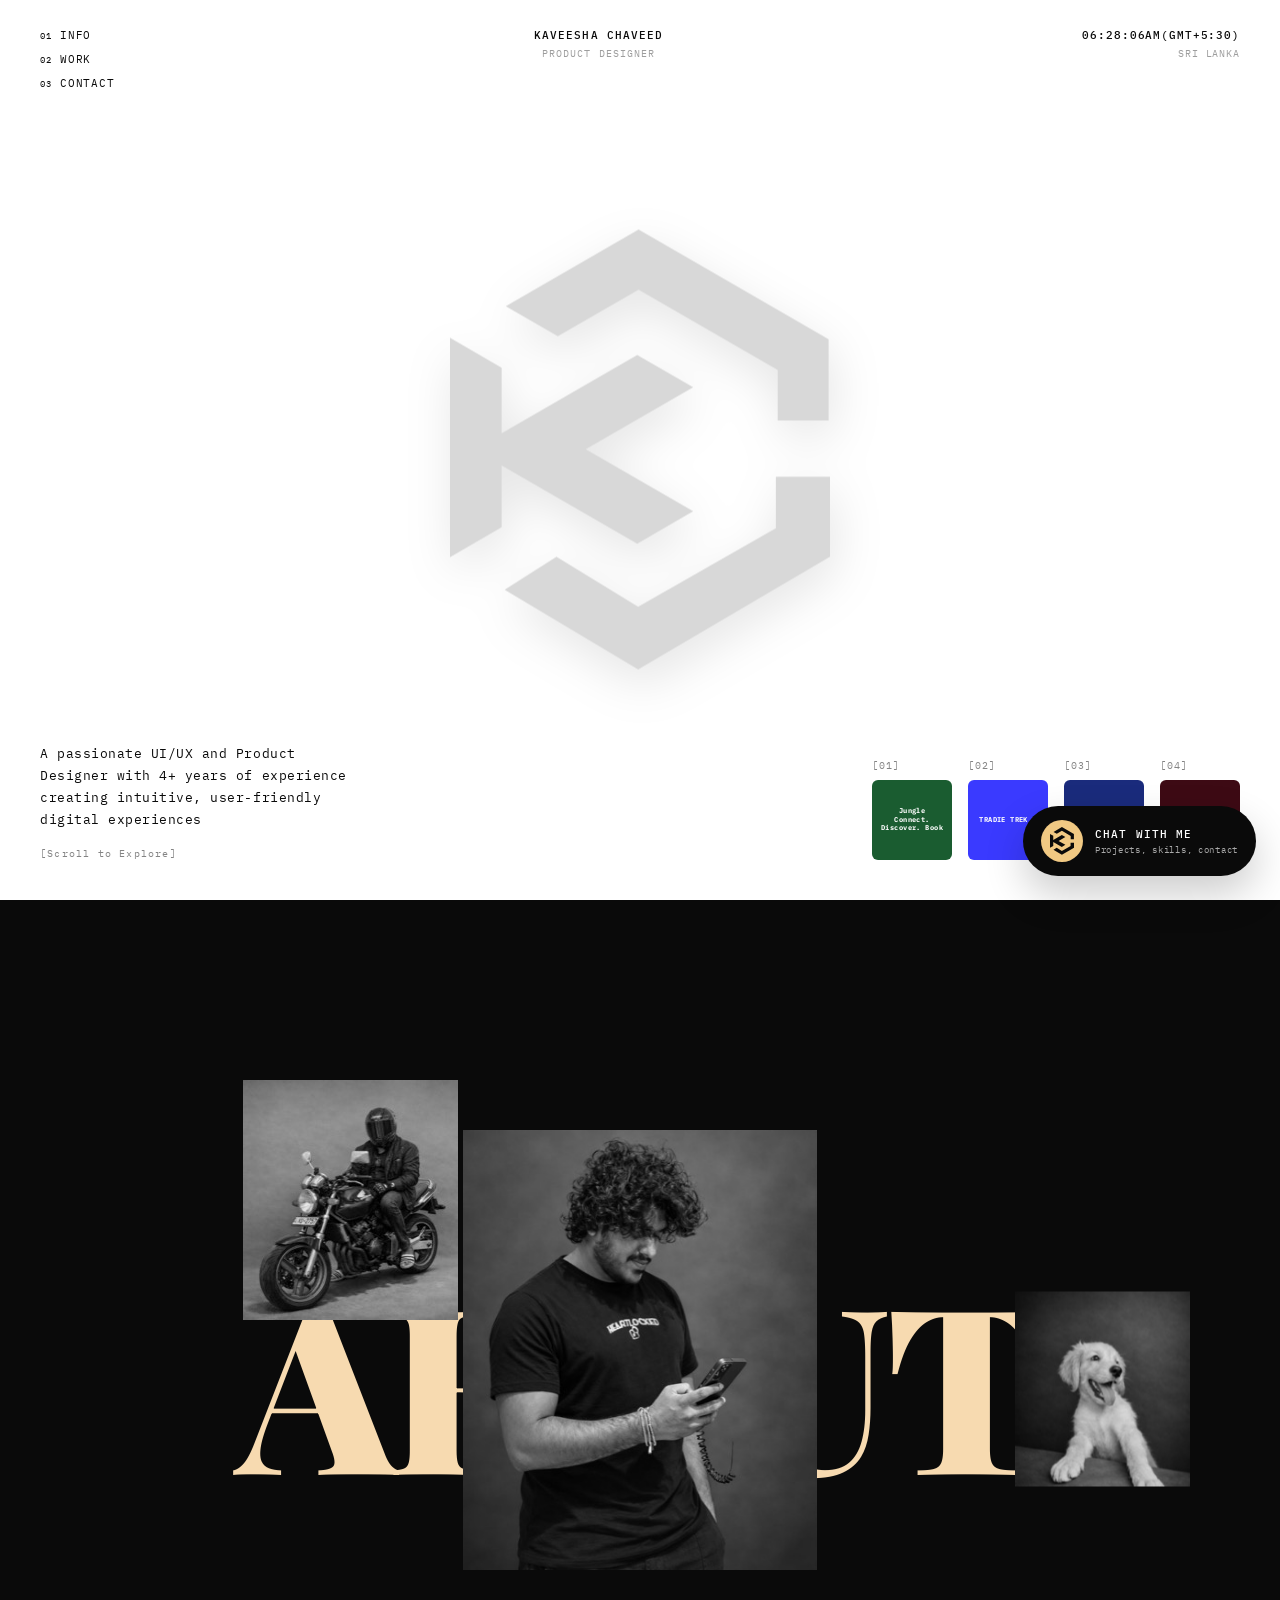
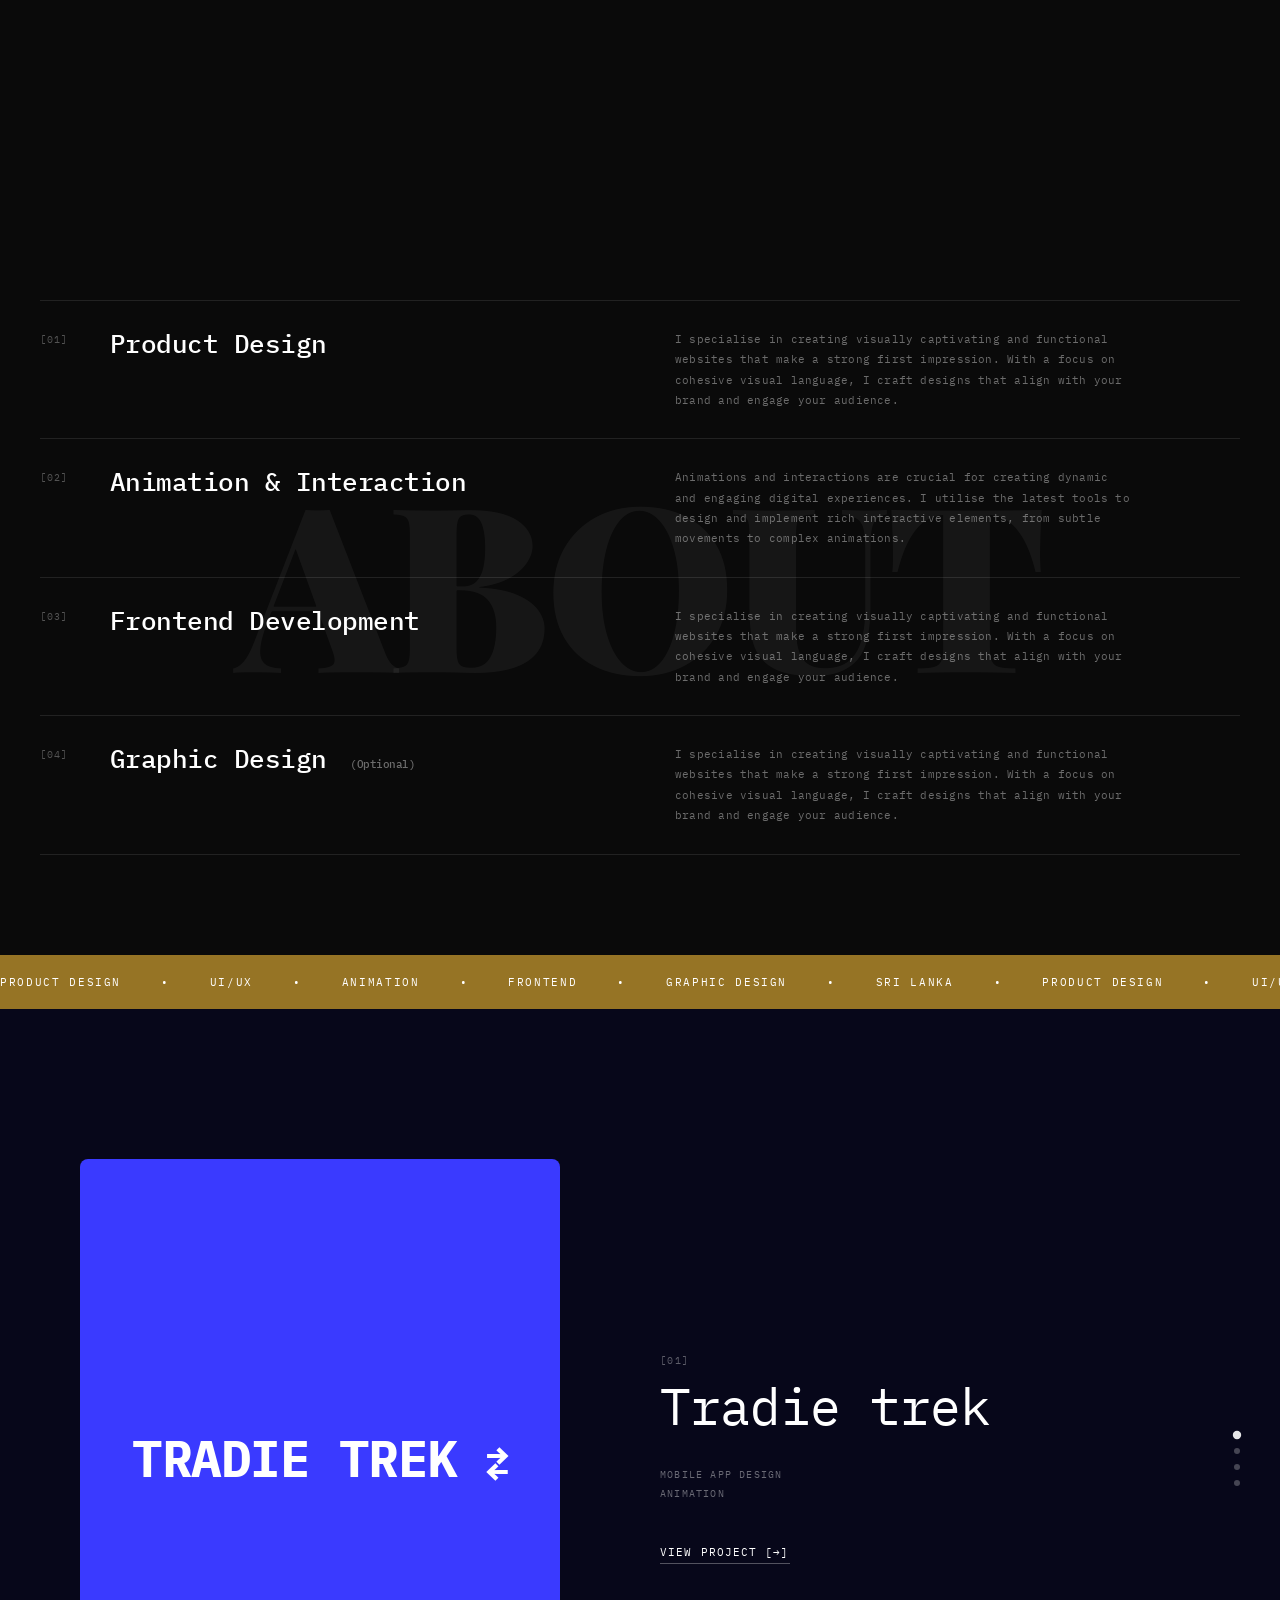
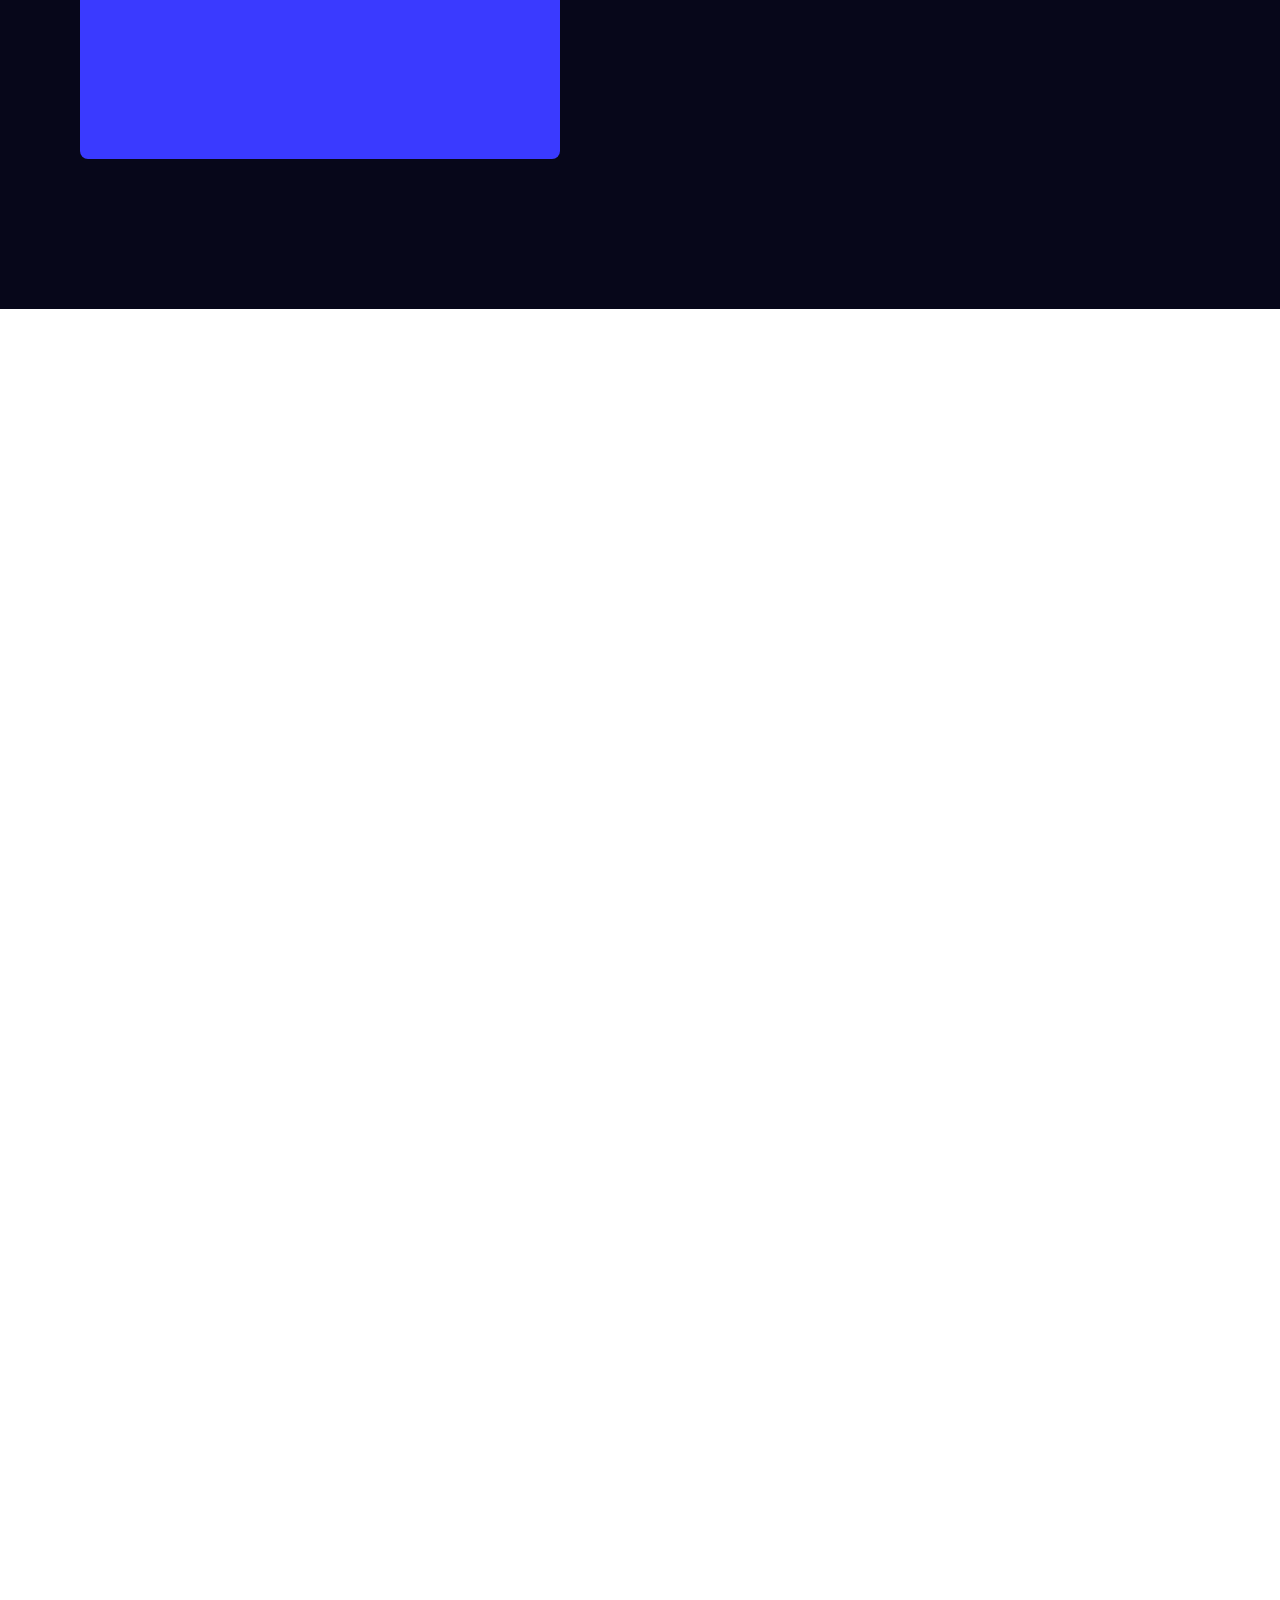
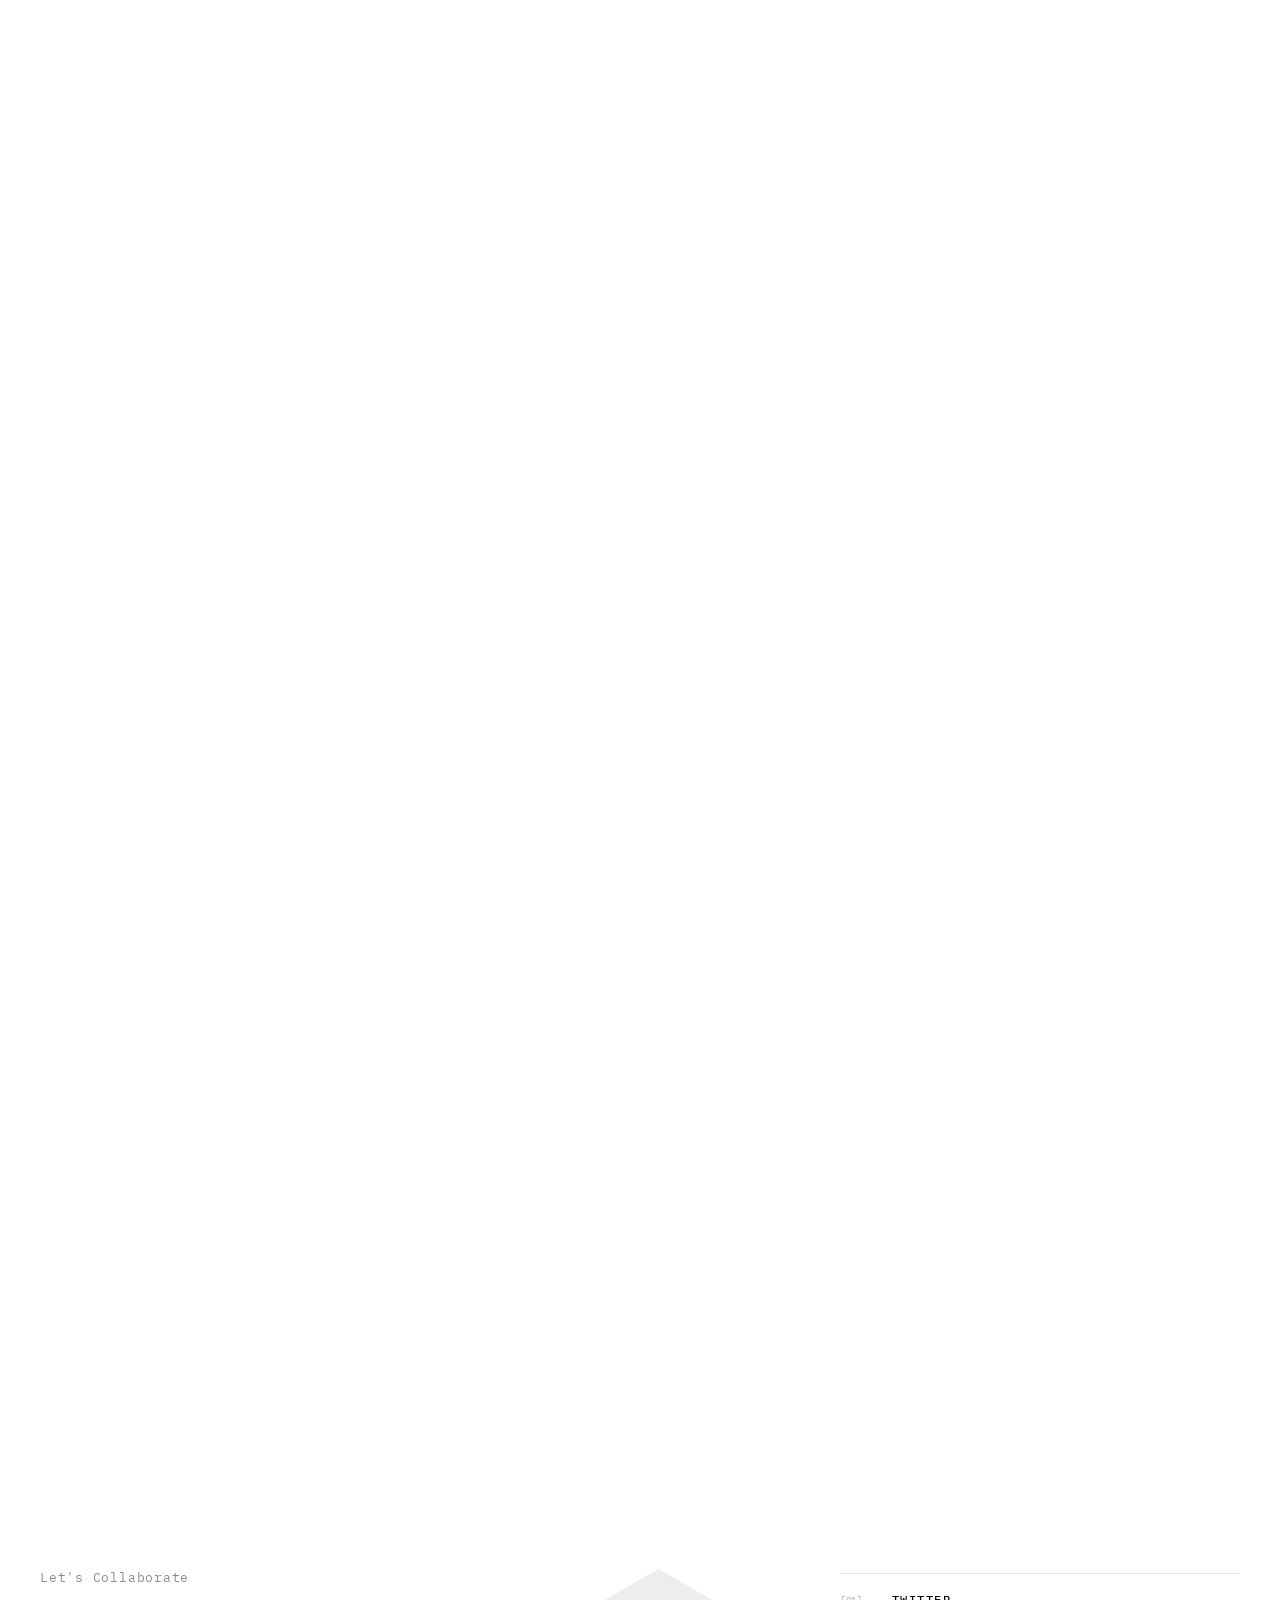
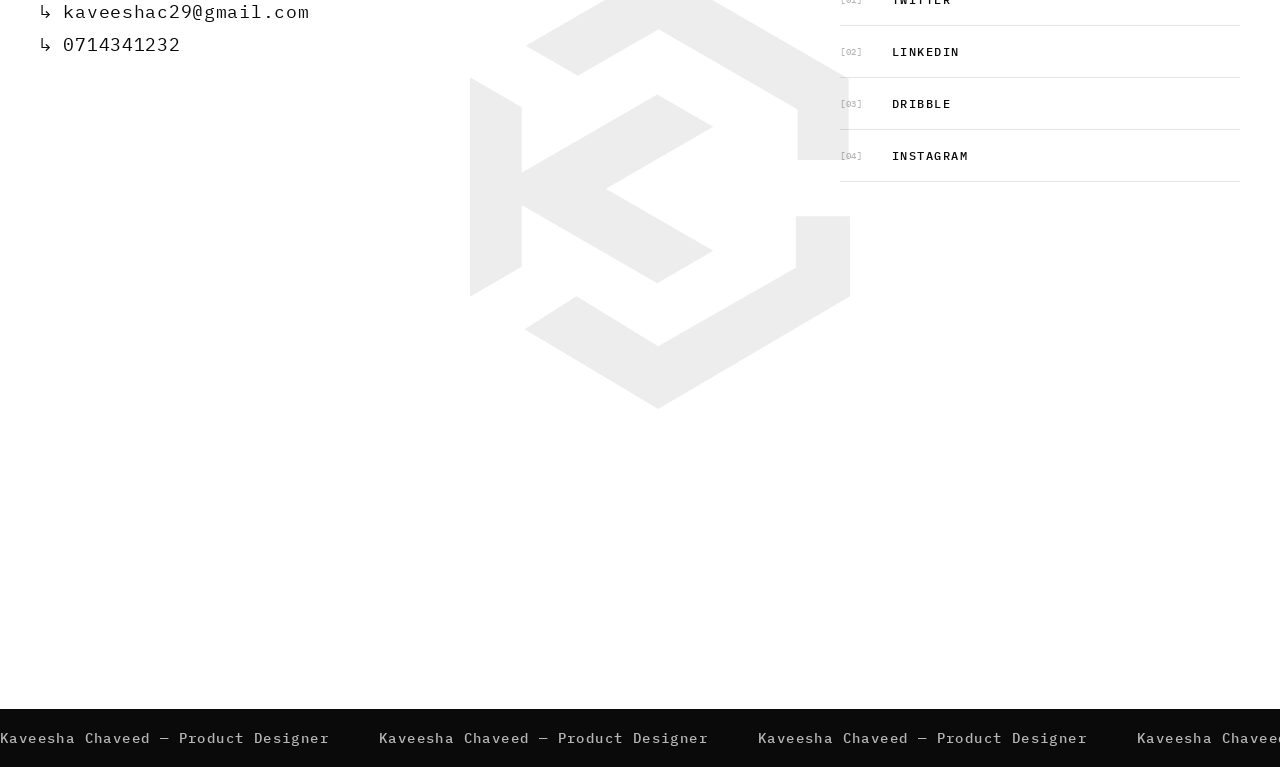
==== index.html @ 08a18149 "ss" ====
<!DOCTYPE html>
<html lang="en">
<head>
<link rel="icon" type="image/svg+xml" href="Images/faveicon-dark.svg" media="(prefers-color-scheme: light)">
<link rel="icon" type="image/svg+xml" href="Images/faveicon-light.svg" media="(prefers-color-scheme: dark)">
<link rel="icon" type="image/svg+xml" href="Images/faveicon-dark.svg">
<meta charset="UTF-8">
<meta name="viewport" content="width=device-width, initial-scale=1.0">
<title>Kaveesha Chaveed — Product Designer</title>
<link rel="preconnect" href="https://fonts.googleapis.com">
<link rel="preconnect" href="https://fonts.gstatic.com" crossorigin>
<link href="https://fonts.googleapis.com/css2?family=Space+Mono:ital,wght@0,400;0,700;1,400&family=Playfair+Display:ital,wght@0,700;0,900;1,700&family=DM+Serif+Display:ital@0;1&family=IBM+Plex+Mono:wght@300;400;500&display=swap" rel="stylesheet">
<style>
  *, *::before, *::after { margin: 0; padding: 0; box-sizing: border-box; }

  :root {
    --black: #0a0a0a;
    --dark: #111111;
    --dark-navy: #0d1117;
    --cream: #f0ead6;
    --gold: #967425;
    --white: #ffffff;
    --grey: #888880;
    --mono: 'IBM Plex Mono', monospace;
    --serif: 'DM Serif Display', serif;
    --playfair: 'Playfair Display', serif;
  }

  html { scroll-behavior: smooth; }

  body {
    font-family: var(--mono);
    background: var(--white);
    color: var(--black);
    overflow-x: hidden;
  }

  /* NAV */
  nav {
    position: fixed;
    top: 0; left: 0;
    width: 100%;
    padding: 28px 40px;
    display: flex;
    align-items: flex-start;
    justify-content: space-between;
    z-index: 100;
    mix-blend-mode: normal;
  }

  .nav-links {
    display: flex;
    flex-direction: column;
    gap: 10px;
  }

  .nav-left {
    display: flex;
    flex-direction: column;
    gap: 10px;
  }

  .nav-link {
    font-family: var(--mono);
    font-size: 11px;
    letter-spacing: 0.08em;
    text-decoration: none;
    color: inherit;
    display: flex;
    align-items: center;
    gap: 8px;
    transition: opacity 0.3s, color 0.3s;
    position: relative;
  }

  .nav-link:hover { 
    color: var(--gold);
  }

  .nav-num {
    font-size: 9px;
    opacity: 0.5;
    transition: opacity 0.3s, color 0.3s;
  }

  .nav-link:hover .nav-num,
  .nav-link.active .nav-num {
    opacity: 1;
  }

  .nav-link.active {
    color: inherit;
  }

  .nav-pill {
    display: inline-flex;
    align-items: center;
    justify-content: center;
    background: var(--gold);
    color: #fff;
    border-radius: 20px;
    padding: 4px 10px 4px 6px;
    font-size: 9px;
    letter-spacing: 0.08em;
    gap: 6px;
    transition: all 0.3s;
  }

  .nav-center {
    text-align: center;
    font-size: 11px;
    letter-spacing: 0.1em;
  }

  .nav-name {
    font-weight: 500;
    display: block;
    margin-bottom: 4px;
  }

  .nav-title {
    opacity: 0.4;
    font-size: 10px;
  }

  .nav-right {
    text-align: right;
    font-size: 11px;
    letter-spacing: 0.08em;
  }

  .nav-toggle {
    display: none;
    width: 44px;
    height: 44px;
    border: 0;
    background: transparent;
    color: inherit;
    padding: 0;
    align-items: center;
    justify-content: center;
  }

  .nav-toggle-lines {
    width: 22px;
    height: 14px;
    display: flex;
    flex-direction: column;
    justify-content: space-between;
  }

  .nav-toggle-lines span {
    display: block;
    height: 1.5px;
    background: currentColor;
    transform-origin: center;
    transition: transform 0.25s ease, opacity 0.25s ease;
  }

  nav.mobile-menu-open .nav-toggle-lines span:nth-child(1) {
    transform: translateY(6px) rotate(45deg);
  }

  nav.mobile-menu-open .nav-toggle-lines span:nth-child(2) {
    opacity: 0;
  }

  nav.mobile-menu-open .nav-toggle-lines span:nth-child(3) {
    transform: translateY(-6px) rotate(-45deg);
  }

  .nav-time {
    display: block;
    font-weight: 500;
    margin-bottom: 4px;
  }

  .nav-loc {
    opacity: 0.4;
    font-size: 10px;
  }

  /* ===== HERO SECTION ===== */
  #hero {
    height: 100vh;
    background: var(--white);
    position: relative;
    overflow: hidden;
  }

  .hero-logo-wrap {
    position: absolute;
    top: 50%;
    left: 50%;
    width: 380px;
    height: 441px;
    opacity: 0;
    transform: translate(-50%, -50%) scale(0.9);
    animation: heroLogoIn 1.4s cubic-bezier(0.23, 1, 0.32, 1) 0.3s forwards;
    perspective: 800px;
  }

  @keyframes heroLogoIn {
    to {
      opacity: 1;
      transform: translate(-50%, -50%) scale(1);
    }
  }

  @keyframes fadeInLogo {
    to { opacity: 1; }
  }

  /* 3D rotation stage */
  .logo-3d-stage {
    width: 100%;
    height: 100%;
    transform-style: preserve-3d;
    animation: logo3dSpin 16s linear infinite;
  }

  @keyframes logo3dSpin {
    0%   { transform: rotateY(0deg)   rotateX(10deg); }
    25%  { transform: rotateY(90deg)  rotateX(3deg);  }
    50%  { transform: rotateY(180deg) rotateX(10deg); }
    75%  { transform: rotateY(270deg) rotateX(3deg);  }
    100% { transform: rotateY(360deg) rotateX(10deg); }
  }

  .hero-logo svg {
    width: 100%;
    height: auto;
  }

  /* Hero bottom row: pinned to bottom of section, same 40px side padding as nav */
  .hero-bottom {
    position: absolute;
    bottom: 40px;
    left: 40px;
    right: 40px;
    display: flex;
    align-items: flex-end;
    justify-content: space-between;
    opacity: 0;
    animation: fadeUp 1s ease 0.8s forwards;
  }

  @keyframes fadeUp {
    from { opacity: 0; transform: translateY(20px); }
    to { opacity: 1; transform: translateY(0); }
  }

  .hero-tagline {
    font-family: var(--mono);
    font-size: 13px;
    line-height: 1.7;
    letter-spacing: 0.04em;
    max-width: 380px;
  }

  .hero-scroll {
    font-size: 10px;
    letter-spacing: 0.12em;
    opacity: 0.5;
    margin-top: 16px;
  }

  .hero-projects {
    display: flex;
    gap: 16px;
    align-items: flex-end;
  }

  .hero-proj-item {
    display: flex;
    flex-direction: column;
    gap: 8px;
    align-items: center;
  }

  .hero-proj-num {
    font-size: 10px;
    letter-spacing: 0.1em;
    opacity: 0.5;
    align-self: flex-start;
  }

  .hero-proj-thumb {
    width: 80px;
    height: 80px;
    border-radius: 6px;
    overflow: hidden;
    transition: transform 0.4s ease;
  }

  .hero-proj-thumb:hover { transform: scale(1.05); }

  .proj-tradie { background: #3a3aff; display: flex; align-items: center; justify-content: center; }
  .proj-jungle { background: #1a5c30; display: flex; align-items: center; justify-content: center; }
  .proj-ewura { background: #1a2b7c; display: flex; align-items: center; justify-content: center; }
  .proj-playmade { background: #3d0a14; display: flex; align-items: center; justify-content: center; }

  .thumb-label {
    font-family: var(--mono);
    font-size: 7px;
    letter-spacing: 0.06em;
    color: #fff;
    text-align: center;
    padding: 4px;
    font-weight: 700;
    line-height: 1.2;
  }

  /* ===== INFO SECTION — one black block ===== */
  #info {
    background: var(--black);
    position: relative;
  }

  /* About panel padding to push content down from nav */
  .about-panel {
    position: sticky;
    top: 0;
    height: 100vh;
    display: flex;
    align-items: center;
    justify-content: center;
    overflow: hidden;
    z-index: 1;
  }

  .about-title-wrap {
    position: relative;
    width: 100%;
    display: flex;
    align-items: center;
    justify-content: center;
    will-change: opacity;
    padding-top: 60px;
  }

  .about-title {
    font-family: var(--playfair);
    font-size: clamp(120px, 18vw, 260px);
    font-weight: 900;
    color: #F7DAB0;
    letter-spacing: -0.02em;
    line-height: 0.85;
    user-select: none;
    position: relative;
    z-index: 1;
  }

  .about-photos {
    position: absolute;
    inset: 0;
    pointer-events: none;
    z-index: 2;
  }

  .about-photo {
    position: absolute;
    overflow: hidden;
    filter: grayscale(100%);
    will-change: transform;
  }

  /* Moto — top-left, above the AB letters, bottom edge at text midline */
  .about-photo-1 {
    width: 215px;
    height: 240px;
    top: 50%;
    left: 19%;
    transform: translateY(-100%);  /* bottom of image sits at 50% (text center) */
    margin-top: -38px;             /* nudge up slightly above text */
  }

  /* Portrait — center, straddles the full ABOUT text */
  .about-photo-2 {
    width: 354px;
    height: 440px;
    top: 50%;
    left: 50%;
    transform: translate(-50%, -50%);
  }

  /* Dog — right side, top at text midline, extends downward */
  .about-photo-3 {
    width: 175px;
    height: 195px;
    top: 50%;
    right: 7%;
    transform: translateY(-30%);  /* mostly below the text center line */
  }

  .about-photo img {
    width: 100%; height: 100%;
    object-fit: cover;
    object-position: center top;
    display: block;
  }

  /* Skills panel — NO solid bg override, same black from #info shows through */
  .skills-panel {
    position: relative;
    z-index: 2;
    background: transparent;
    padding: 100px 40px 100px;
  }

  /* Ghost ABOUT watermark behind skills list */
  .skills-bg-text {
    position: absolute;
    top: 50%;
    left: 50%;
    transform: translate(-50%, -50%);
    font-family: var(--playfair);
    font-size: clamp(100px, 18vw, 260px);
    font-weight: 900;
    color: rgba(255,255,255,0.05);
    pointer-events: none;
    white-space: nowrap;
    letter-spacing: -0.02em;
    user-select: none;
  }

  .skills-list { position: relative; z-index: 1; }

  .skill-item {
    display: grid;
    grid-template-columns: 70px 1fr 1fr;
    align-items: start;
    padding: 28px 0;
    border-top: 1px solid rgba(255,255,255,0.1);
    opacity: 0;
    transform: translateY(16px);
    transition: opacity 0.5s ease, transform 0.5s ease;
  }
  .skill-item:last-child { border-bottom: 1px solid rgba(255,255,255,0.1); }
  .skill-item.visible { opacity: 1; transform: translateY(0); }
  .skill-item:nth-child(1) { transition-delay: 0s; }
  .skill-item:nth-child(2) { transition-delay: 0.08s; }
  .skill-item:nth-child(3) { transition-delay: 0.16s; }
  .skill-item:nth-child(4) { transition-delay: 0.24s; }

  .skill-num {
    font-family: var(--mono);
    font-size: 10px;
    letter-spacing: 0.1em;
    color: rgba(255,255,255,0.3);
    padding-top: 4px;
  }

  /* Skill title */
  .skill-title {
    font-family: var(--mono);
    font-size: clamp(18px, 2vw, 26px);
    font-weight: 500;
    font-style: normal;
    color: var(--white);
    letter-spacing: -0.02em;
    line-height: 1.2;
  }

  .skill-title .optional {
    font-family: var(--mono);
    font-size: 11px;
    font-style: normal;
    font-weight: 500;
    opacity: 0.4;
    margin-left: 8px;
  }

  .skill-desc {
    font-family: var(--mono);
    font-size: 11px;
    line-height: 1.85;
    color: rgba(255,255,255,0.4);
    letter-spacing: 0.02em;
    max-width: 460px;
  }

  /* ===== WORK SECTION — fixed viewport, scroll-driven ===== */
  #work {
    position: relative;
  }

  /* Scroll track: 4 panels worth of scroll height */
  .work-scroll-track {
    height: 400vh;
    position: relative;
  }

  /* Sticky container that stays fixed during the scroll track */
  .work-sticky {
    position: sticky;
    top: 0;
    height: 100vh;
    overflow: hidden;
  }

  /* Full-screen background that transitions between project colors */
  .work-bg {
    position: absolute;
    inset: 0;
    transition: background-color 0.7s cubic-bezier(0.4, 0, 0.2, 1);
    background-color: #0a0a14;
  }

  /* Inner layout */
  .work-layout {
    position: relative;
    height: 100%;
    display: grid;
    grid-template-columns: 1fr 1fr;
    align-items: center;
    padding: 0 60px 0 40px;
    gap: 60px;
    z-index: 2;
  }

  /* Left: image card */
  .work-card-wrap {
    display: flex;
    align-items: center;
    justify-content: center;
    height: 100%;
    position: relative;
  }

  .work-card-wrap.is-mobile-link {
    cursor: pointer;
  }

  .work-card {
    width: 100%;
    max-width: 480px;
    aspect-ratio: 4/5;
    border-radius: 8px;
    overflow: hidden;
    position: relative;
  }

  /* Each project slide inside the card */
  .work-card-slide {
    position: absolute;
    inset: 0;
    display: flex;
    align-items: center;
    justify-content: center;
    opacity: 0;
    transform: translateY(30px);
    transition: opacity 0.6s cubic-bezier(0.4, 0, 0.2, 1),
                transform 0.6s cubic-bezier(0.4, 0, 0.2, 1);
    pointer-events: none;
  }

  .work-card-slide.active {
    opacity: 1;
    transform: translateY(0);
    pointer-events: auto;
  }

  .work-card-slide.exit {
    opacity: 0;
    transform: translateY(-30px);
  }

  .work-card-slide.tradie  { background: #3a3aff; }
  .work-card-slide.jungle  { background: #1a5c30; }
  .work-card-slide.ewura   { background: #1a2b7c; }
  .work-card-slide.playmade{ background: #3d0a14; }

  /* Right: project info */
  .work-info-panel {
    position: relative;
    color: var(--white);
  }

  .work-info-slide {
    position: absolute;
    top: 50%;
    transform: translateY(calc(-50% + 20px));
    opacity: 0;
    transition: opacity 0.5s ease, transform 0.5s ease;
    pointer-events: none;
    width: 100%;
  }

  .work-info-slide.active {
    opacity: 1;
    transform: translateY(-50%);
    pointer-events: auto;
  }

  .work-info-slide.exit {
    opacity: 0;
    transform: translateY(calc(-50% - 20px));
  }

  .work-proj-num {
    font-family: var(--mono);
    font-size: 10px;
    letter-spacing: 0.14em;
    color: rgba(255,255,255,0.35);
    margin-bottom: 14px;
  }

  .work-proj-title {
    font-family: var(--mono);
    font-size: clamp(28px, 4vw, 52px);
    font-weight: 400;
    color: var(--white);
    letter-spacing: -0.02em;
    margin-bottom: 36px;
    line-height: 1;
  }

  .work-tags {
    display: flex;
    flex-direction: column;
    gap: 6px;
    margin-bottom: 40px;
  }

  .work-tag {
    font-family: var(--mono);
    font-size: 10px;
    letter-spacing: 0.12em;
    color: rgba(255,255,255,0.4);
    text-transform: uppercase;
  }

  .work-view-link {
    font-family: var(--mono);
    font-size: 11px;
    letter-spacing: 0.1em;
    color: var(--white);
    text-decoration: none;
    display: inline-flex;
    align-items: center;
    gap: 8px;
    border-bottom: 1px solid rgba(255,255,255,0.3);
    padding-bottom: 4px;
    transition: gap 0.3s, opacity 0.3s;
  }
  .work-view-link:hover { gap: 16px; opacity: 0.7; }
  .arrow { display: inline-block; }

  /* Scroll dots indicator */
  .work-dots {
    position: absolute;
    right: 40px;
    top: 50%;
    transform: translateY(-50%);
    display: flex;
    flex-direction: column;
    gap: 10px;
    z-index: 5;
  }

  .work-dot {
    width: 6px; height: 6px;
    border-radius: 50%;
    background: rgba(255,255,255,0.25);
    transition: background 0.3s, transform 0.3s;
  }

  .work-dot.active {
    background: rgba(255,255,255,0.9);
    transform: scale(1.4);
  }

  /* logo styles */
  .work-logo-text {
    font-family: var(--mono);
    font-weight: 700;
    font-size: clamp(28px, 4vw, 52px);
    color: #fff;
    letter-spacing: -0.02em;
    text-align: center;
    padding: 20px;
    line-height: 1;
  }
  .jungle-logo { font-family: var(--serif); font-size: clamp(32px,4vw,52px); color: rgba(255,255,255,0.85); text-align:center; }
  .jungle-sub  { font-family: var(--serif); font-size: clamp(12px,1.5vw,18px); color: rgba(255,255,255,0.6); margin-top:8px; text-align:center; }
  .ewura-logo-wrap { text-align:center; }
  .ewura-icon  { width:80px; height:80px; margin:0 auto 16px; display:block; }
  .ewura-name  { font-family:'Playfair Display',sans-serif; font-size:clamp(24px,3vw,40px); color:#fff; }
  .ewura-pay   { color:#3a7bff; }
  .playmade-logo { display:flex; flex-direction:column; align-items:flex-start; gap:6px; padding:20px 30px; }
  .playmade-icon { display:flex; align-items:center; gap:12px; margin-bottom:4px; }
  .pm-circle   { width:36px; height:36px; background:#fff; border-radius:50%; }
  .pm-play     { font-family:var(--mono); font-size:clamp(24px,3.5vw,48px); font-weight:700; color:#fff; }
  .pm-made     { font-family:var(--mono); font-size:clamp(24px,3.5vw,48px); font-weight:700; color:#fff; display:flex; align-items:center; gap:12px; }
  .pm-lines    { display:flex; flex-direction:column; gap:5px; }
  .pm-line     { width:36px; height:7px; background:#fff; border-radius:2px; }
  .pm-line:last-child { width:28px; }

  /* ===== CONTACT SECTION ===== */
  #contact {
    min-height: 100vh;
    background: var(--white);
    position: relative;
    overflow: hidden;
  }

  .contact-content {
    display: grid;
    grid-template-columns: 1fr 1fr 1fr;
    gap: 0;
    padding: 160px 40px 80px;
    position: relative;
    z-index: 2;
    align-items: start;
  }

  .contact-left {
    display: flex;
    flex-direction: column;
    gap: 10px;
  }

  .contact-label {
    font-family: var(--mono);
    font-size: 13px;
    letter-spacing: 0.06em;
    color: rgba(0,0,0,0.45);
    margin-bottom: 4px;
  }

  .contact-email {
    font-family: var(--mono);
    font-size: clamp(14px, 1.4vw, 18px);
    letter-spacing: 0.04em;
    color: var(--black);
    text-decoration: none;
    display: flex;
    align-items: center;
    gap: 6px;
    transition: opacity 0.3s;
  }

  .contact-email:hover { opacity: 0.5; }

  /* Center KC logo — large, faint */
  .contact-middle {
    display: flex;
    align-items: center;
    justify-content: center;
  }

  .contact-logo-wrap {
    width: 340px;
    opacity: 0.08;
  }

  /* Social links — right column, stacked with dividers */
  .contact-right {
    display: flex;
    flex-direction: column;
    justify-content: flex-start;
    padding-top: 4px;
  }

  .social-list {
    display: flex;
    flex-direction: column;
  }

  .social-item {
    display: flex;
    align-items: center;
    gap: 24px;
    padding: 18px 0;
    border-bottom: 1px solid rgba(0,0,0,0.1);
    text-decoration: none;
    color: var(--black);
    font-family: var(--mono);
    font-size: 12px;
    font-weight: 500;
    letter-spacing: 0.12em;
    transition: opacity 0.3s, padding-left 0.3s;
  }

  .social-item:first-child {
    border-top: 1px solid rgba(0,0,0,0.1);
  }

  .social-item:hover { opacity: 0.4; padding-left: 8px; }

  .social-num {
    font-size: 9px;
    letter-spacing: 0.08em;
    opacity: 0.3;
    min-width: 28px;
  }

  /* CONNECT — Playfair Display 180px, flush to bottom, overflows edges */
  .contact-footer-text {
    font-family: var(--playfair);
    font-size: 180px;
    font-weight: 900;
    color: var(--black);
    line-height: 0.85;
    letter-spacing: -0.03em;
    margin: 0;
    padding: 0 0 0 0;
    overflow: hidden;
    width: 100%;
  }

  .contact-footer-text span {
    display: block;
    transform: translateY(100%);
    animation: slideUpText 1.2s cubic-bezier(0.23, 1, 0.32, 1) forwards;
    animation-play-state: paused;
  }

  .contact-footer-text.in-view span {
    animation-play-state: running;
  }

  @keyframes slideUpText {
    to { transform: translateY(0); }
  }

  /* MARQUEE DIVIDER */
  .marquee-divider {
    width: 100%;
    overflow: hidden;
    background: var(--black);
    color: var(--white);
    padding: 20px 0;
    position: relative;
  }

  .marquee-content {
    display: flex;
    white-space: nowrap;
    animation: marquee 30s linear infinite;
  }

  .marquee-content span {
    font-family: var(--mono);
    font-size: 14px;
    font-weight: 500;
    letter-spacing: 0.1em;
    margin-right: 50px;
    opacity: 0.7;
  }

  @keyframes marquee {
    0% { transform: translateX(-100%); }
    100% { transform: translateX(100%); }
  }

  /* ===== CHATBOT ===== */
  .chatbot-shell {
    position: fixed;
    right: 24px;
    bottom: 24px;
    z-index: 250;
    display: flex;
    flex-direction: column;
    align-items: flex-end;
    gap: 12px;
  }

  .chatbot-panel {
    width: min(360px, calc(100vw - 32px));
    background: rgba(255,255,255,0.94);
    backdrop-filter: blur(18px);
    border: 1px solid rgba(0,0,0,0.08);
    border-radius: 24px;
    box-shadow: 0 24px 60px rgba(0,0,0,0.14);
    overflow: hidden;
    opacity: 0;
    transform: translateY(14px) scale(0.96);
    transform-origin: bottom right;
    pointer-events: none;
    transition: opacity 0.25s ease, transform 0.25s ease;
  }

  .chatbot-shell.open .chatbot-panel {
    opacity: 1;
    transform: translateY(0) scale(1);
    pointer-events: auto;
  }

  .chatbot-shell.is-passive .chatbot-toggle,
  .chatbot-shell.is-passive .chatbot-panel {
    pointer-events: none;
  }

  .chatbot-header {
    display: flex;
    align-items: center;
    justify-content: space-between;
    gap: 16px;
    padding: 18px 18px 14px;
    border-bottom: 1px solid rgba(0,0,0,0.08);
  }

  .chatbot-title {
    display: flex;
    flex-direction: column;
    gap: 4px;
  }

  .chatbot-kicker {
    font-size: 9px;
    letter-spacing: 0.14em;
    opacity: 0.45;
  }

  .chatbot-name {
    font-size: 13px;
    letter-spacing: 0.08em;
  }

  .chatbot-status {
    font-size: 10px;
    letter-spacing: 0.08em;
    opacity: 0.5;
  }

  .chatbot-close {
    border: 0;
    background: transparent;
    color: var(--black);
    font-family: var(--mono);
    font-size: 16px;
    line-height: 1;
    padding: 4px;
  }

  .chatbot-messages {
    padding: 18px;
    max-height: 360px;
    overflow-y: auto;
    display: flex;
    flex-direction: column;
    gap: 12px;
  }

  .chatbot-message {
    max-width: 88%;
    border-radius: 18px;
    padding: 12px 14px;
    font-size: 11px;
    line-height: 1.75;
    letter-spacing: 0.03em;
  }

  .chatbot-message.bot {
    align-self: flex-start;
    background: #f6f1e8;
    color: var(--black);
  }

  .chatbot-message.user {
    align-self: flex-end;
    background: var(--black);
    color: var(--white);
  }

  .chatbot-suggestions {
    padding: 0 18px 18px;
    display: flex;
    flex-wrap: wrap;
    gap: 8px;
  }

  .chatbot-compose {
    padding: 0 18px 18px;
    display: flex;
    flex-direction: column;
    gap: 10px;
    border-top: 1px solid rgba(0,0,0,0.06);
  }

  .chatbot-input {
    width: 100%;
    min-height: 88px;
    resize: vertical;
    border: 1px solid rgba(0,0,0,0.12);
    border-radius: 18px;
    padding: 14px 16px;
    font-family: var(--mono);
    font-size: 11px;
    line-height: 1.6;
    letter-spacing: 0.03em;
    color: var(--black);
    background: #fff;
    outline: none;
  }

  .chatbot-input:focus {
    border-color: #f1c983;
  }

  .chatbot-actions {
    display: flex;
    align-items: center;
    justify-content: space-between;
    gap: 12px;
  }

  .chatbot-note {
    font-size: 9px;
    letter-spacing: 0.07em;
    opacity: 0.45;
    line-height: 1.5;
  }

  .chatbot-send {
    border: 0;
    border-radius: 999px;
    background: var(--black);
    color: var(--white);
    padding: 11px 16px;
    font-family: var(--mono);
    font-size: 10px;
    letter-spacing: 0.1em;
    transition: transform 0.25s ease, opacity 0.25s ease;
  }

  .chatbot-send:hover {
    transform: translateY(-1px);
    opacity: 0.92;
  }

  .chatbot-chip {
    border: 1px solid rgba(0,0,0,0.1);
    background: #fff;
    color: var(--black);
    border-radius: 999px;
    padding: 10px 12px;
    font-family: var(--mono);
    font-size: 10px;
    letter-spacing: 0.08em;
    transition: background-color 0.25s ease, border-color 0.25s ease, transform 0.25s ease;
  }

  .chatbot-chip:hover {
    background: #f1c983;
    border-color: #f1c983;
    transform: translateY(-1px);
  }

  .chatbot-toggle {
    border: 0;
    border-radius: 999px;
    background: var(--black);
    color: var(--white);
    padding: 14px 18px;
    display: inline-flex;
    align-items: center;
    gap: 12px;
    box-shadow: 0 18px 40px rgba(0,0,0,0.2);
    transition: transform 0.25s ease, opacity 0.25s ease;
  }

  .chatbot-toggle:hover {
    transform: translateY(-2px);
    opacity: 0.92;
  }

  .chatbot-toggle-badge {
    width: 42px;
    height: 42px;
    border-radius: 50%;
    background: #f1c983;
    color: var(--black);
    display: inline-flex;
    align-items: center;
    justify-content: center;
    overflow: hidden;
  }

  .chatbot-toggle-badge svg {
    width: 24px;
    height: 28px;
    display: block;
  }

  .chatbot-toggle-copy {
    display: flex;
    flex-direction: column;
    align-items: flex-start;
    gap: 3px;
  }

  .chatbot-toggle-copy strong {
    font-family: var(--mono);
    font-size: 11px;
    letter-spacing: 0.1em;
    font-weight: 500;
  }

  .chatbot-toggle-copy span {
    font-family: var(--mono);
    font-size: 9px;
    letter-spacing: 0.08em;
    opacity: 0.65;
  }

  /* ===== PAGE TRANSITIONS ===== */
  .section-transition {
    opacity: 0;
    transform: translateY(30px);
    transition: opacity 0.8s ease, transform 0.8s ease;
  }

  .section-transition.visible {
    opacity: 1;
    transform: translateY(0);
  }

  /* SCROLL INDICATOR */
  .scroll-progress {
    position: fixed;
    top: 0; left: 0;
    height: 2px;
    background: var(--gold);
    z-index: 200;
    transition: width 0.1s linear;
  }

  /* Page load animation */
  .page-loader {
    position: fixed;
    inset: 0;
    background: var(--black);
    z-index: 1000;
    display: flex;
    align-items: center;
    justify-content: center;
    opacity: 1;
    visibility: visible;
    pointer-events: auto;
    transition: opacity 0.6s ease, visibility 0s linear 0.6s;
  }

  .page-loader.is-hidden {
    opacity: 0;
    visibility: hidden;
    pointer-events: none;
  }

  .page-loader.is-transitioning {
    opacity: 1;
    visibility: visible;
    pointer-events: auto;
    transition: none;
  }

  .loader-text {
    font-family: var(--mono);
    font-size: 12px;
    letter-spacing: 0.2em;
    color: var(--white);
    opacity: 0;
    transition: opacity 0.35s ease;
  }

  .page-loader.is-ready .loader-text,
  .page-loader.is-transitioning .loader-text {
    opacity: 1;
  }

  /* DARK NAV ADAPTATION */
  .dark-nav nav {
    color: var(--white);
  }

  /* Section backgrounds affect nav color */
  nav.on-dark {
    color: var(--white);
  }
  nav.on-light {
    color: var(--black);
  }

  /* HOVER EFFECTS */
  /* Marquee */
  .marquee-wrap {
    overflow: hidden;
    padding: 20px 0;
    background: var(--gold);
  }

  .marquee-inner {
    display: flex;
    gap: 40px;
    animation: marquee 12s linear infinite;
    white-space: nowrap;
  }

  .marquee-inner span {
    font-family: var(--mono);
    font-size: 11px;
    letter-spacing: 0.15em;
    color: #fff;
    text-transform: uppercase;
  }

  @keyframes marquee {
    from { transform: translateX(0); }
    to { transform: translateX(-50%); }
  }

  /* RESPONSIVE */
  @media (max-width: 900px) {
    nav {
      padding: 18px 16px;
      align-items: center;
      display: grid;
      grid-template-columns: auto 1fr auto;
      gap: 10px;
    }
    .nav-left {
      position: relative;
      gap: 0;
    }
    .nav-toggle {
      display: inline-flex;
    }
    .nav-links {
      position: absolute;
      top: calc(100% + 10px);
      left: 0;
      min-width: 220px;
      padding: 12px;
      border-radius: 20px;
      background: rgba(255,255,255,0.94);
      border: 1px solid rgba(0,0,0,0.08);
      box-shadow: 0 20px 40px rgba(0,0,0,0.12);
      opacity: 0;
      transform: translateY(-6px);
      pointer-events: none;
      transition: opacity 0.25s ease, transform 0.25s ease;
      gap: 8px;
    }
    nav.mobile-menu-open .nav-links {
      opacity: 1;
      transform: translateY(0);
      pointer-events: auto;
    }
    .nav-link {
      font-size: 10px;
      gap: 6px;
    }
    .nav-center {
      display: block;
      text-align: center;
    }
    .nav-name {
      font-size: 10px;
      margin-bottom: 2px;
    }
    .nav-title {
      font-size: 8px;
    }
    .nav-right {
      display: block;
      text-align: right;
    }
    .nav-time {
      font-size: 10px;
      margin-bottom: 2px;
    }
    .nav-loc {
      font-size: 8px;
    }
    .nav-num-wrap {
      min-width: 48px;
      height: 34px;
      padding: 0 12px;
    }
    #hero {
      min-height: 100svh;
      height: auto;
      padding: 96px 16px 28px;
      display: flex;
      flex-direction: column;
      justify-content: flex-start;
    }
    .hero-logo-wrap {
      position: relative;
      top: auto;
      left: auto;
      width: min(72vw, 280px);
      height: auto;
      margin: auto auto 36px;
      align-self: center;
      transform: scale(0.92);
      animation: heroLogoInMobile 1.1s cubic-bezier(0.23, 1, 0.32, 1) 0.2s forwards;
    }
    .hero-bottom {
      position: relative;
      left: auto;
      right: auto;
      bottom: auto;
      flex-direction: column;
      align-items: flex-start;
      gap: 24px;
      margin-top: auto;
      animation-delay: 0.55s;
    }
    .hero-tagline {
      font-size: 12px;
      line-height: 1.8;
      max-width: 100%;
    }
    .hero-scroll {
      margin-top: 12px;
    }
    .hero-projects {
      display: grid;
      grid-template-columns: repeat(2, minmax(0, 1fr));
      gap: 12px;
      width: 100%;
    }
    .hero-proj-item {
      align-items: flex-start;
      width: 100%;
    }
    .hero-proj-thumb {
      width: 100%;
      aspect-ratio: 1 / 1;
      height: auto;
    }
    .about-panel {
      position: relative;
      top: auto;
      height: auto;
      min-height: auto;
      padding: 120px 16px 56px;
      align-items: flex-start;
    }
    .about-title-wrap {
      min-height: auto;
      align-items: flex-start;
      flex-direction: column;
      gap: 28px;
      padding-top: 0;
    }
    .about-title {
      font-size: clamp(72px, 22vw, 132px);
      line-height: 0.9;
      text-align: center;
      width: 100%;
    }
    .about-photos {
      position: relative;
      inset: auto;
      width: 100%;
      display: flex;
      flex-direction: column;
      gap: 14px;
      pointer-events: auto;
      align-items: stretch;
    }
    .about-photo {
      position: relative;
      inset: auto;
      transform: none !important;
      margin-top: 0 !important;
      width: 100%;
      height: auto !important;
      filter: grayscale(100%);
      border-radius: 14px;
      overflow: hidden;
    }
    .about-photo-1,
    .about-photo-3 {
      display: block;
      width: 100%;
      height: auto;
    }
    .about-photo-2 {
      width: 100%;
      height: auto;
    }
    .about-photo-1 img,
    .about-photo-3 img {
      aspect-ratio: 16 / 10;
      object-position: center center;
    }
    .about-photo-2 img {
      aspect-ratio: 4 / 5;
      object-position: center top;
    }
    .about-photo img {
      width: 100%;
      height: auto;
      display: block;
      object-fit: cover;
    }
    .skills-panel {
      padding: 48px 16px 72px;
    }
    .skills-bg-text {
      font-size: clamp(72px, 24vw, 120px);
      top: 16%;
    }
    .skill-item {
      grid-template-columns: 34px 1fr;
      gap: 10px;
      padding: 22px 0;
    }
    .skill-title {
      font-size: 18px;
    }
    .skill-desc {
      display: block;
      grid-column: 2;
      font-size: 10px;
      line-height: 1.8;
      max-width: none;
      margin-top: 6px;
    }
    .work-scroll-track {
      height: 320vh;
    }
    .work-sticky {
      height: 100svh;
    }
    .work-layout {
      grid-template-columns: 1fr;
      align-content: center;
      justify-items: center;
      gap: 20px;
      padding: 88px 16px 72px;
    }
    .work-card-wrap {
      height: auto;
      width: 100%;
      z-index: 1;
    }
    .work-card {
      max-width: 100%;
      width: min(100%, 360px);
      aspect-ratio: 0.88;
      border-radius: 18px;
    }
    .work-info-panel {
      position: relative;
      width: min(100%, 360px);
      min-height: 210px;
      z-index: 3;
    }
    .work-info-slide {
      top: 0;
      transform: translateY(10px);
      padding-right: 0;
    }
    .work-info-slide.active {
      transform: translateY(0);
    }
    .work-info-slide.exit {
      transform: translateY(-10px);
    }
    .work-proj-title {
      font-size: clamp(26px, 9vw, 40px);
      margin-bottom: 24px;
    }
    .work-tags {
      margin-bottom: 28px;
    }
    .work-dots {
      right: 16px;
      z-index: 2;
    }
    .work-view-link {
      position: relative;
      z-index: 4;
      pointer-events: auto;
      touch-action: manipulation;
    }
    .contact-content {
      grid-template-columns: 1fr;
      gap: 40px;
      padding: 112px 16px 48px;
    }
    .contact-left {
      order: 1;
    }
    .contact-middle {
      order: 3;
      justify-content: flex-start;
    }
    .contact-right {
      order: 2;
      padding-top: 0;
    }
    .contact-logo-wrap {
      width: min(58vw, 220px);
    }
    .social-item {
      gap: 16px;
      padding: 16px 0;
      font-size: 11px;
    }
    .marquee-divider,
    .marquee-wrap {
      padding: 14px 0;
    }
    .chatbot-shell {
      right: 16px;
      bottom: 16px;
      left: 16px;
      align-items: stretch;
    }
    .chatbot-panel {
      width: 100%;
    }
    .chatbot-toggle {
      justify-content: center;
      width: 100%;
      padding: 14px 16px;
    }
    .chatbot-actions {
      flex-direction: column;
      align-items: stretch;
    }
    .chatbot-note {
      order: 2;
    }
    .chatbot-send {
      width: 100%;
    }
  }

  @keyframes heroLogoInMobile {
    to {
      opacity: 1;
      transform: scale(1);
    }
  }

  @media (max-width: 640px) {
    nav {
      grid-template-columns: auto 1fr auto;
      gap: 8px;
    }
    .nav-links {
      min-width: min(210px, calc(100vw - 32px));
    }
    .nav-name {
      font-size: 9px;
      letter-spacing: 0.08em;
    }
    .nav-title,
    .nav-loc {
      font-size: 7px;
    }
    .nav-time {
      font-size: 9px;
    }
    #hero {
      padding-top: 88px;
    }
    .hero-logo-wrap {
      width: min(76vw, 250px);
      margin-top: auto;
      margin-bottom: 28px;
    }
    .hero-projects {
      grid-template-columns: 1fr 1fr;
    }
    .thumb-label {
      font-size: 6px;
    }
    .about-panel {
      padding-top: 102px;
    }
    .about-title-wrap {
      gap: 18px;
    }
    .about-title {
      font-size: clamp(64px, 19vw, 96px);
    }
    .about-photos {
      gap: 12px;
    }
    .work-scroll-track {
      height: 300vh;
    }
    .work-layout {
      padding-top: 82px;
      gap: 16px;
    }
    .work-card {
      width: 100%;
    }
    .work-info-panel {
      min-height: 196px;
    }
    .work-proj-num,
    .work-tag,
    .work-view-link {
      font-size: 10px;
    }
    .contact-content {
      gap: 32px;
    }
    .chatbot-messages {
      max-height: 280px;
    }
  }

  @media (hover: none), (pointer: coarse) {
    .hero-proj-thumb:hover,
    .social-item:hover,
    .work-view-link:hover,
    .chatbot-chip:hover,
    .chatbot-toggle:hover,
    .chatbot-send:hover {
      transform: none;
      opacity: inherit;
      padding-left: 0;
      gap: 8px;
    }
  }

  /* Smooth section scroll — no snap, it fights sticky */
  /* section { scroll-snap-align: start; } */

  /* LOGO SVG for hero */
  .kc-logo-svg {
    width: 100%;
    height: 100%;
    color: #d8d8d8;
    filter: drop-shadow(4px 16px 24px rgba(0,0,0,0.10));
  }

  /* Contact logo — dark, no spin */
  .contact-logo-wrap svg {
    color: #1a1a1a;
  }

  /* Work section - slide in from sides */
  .work-img-wrap {
    clip-path: inset(0 100% 0 0);
    transition: clip-path 0.9s cubic-bezier(0.23, 1, 0.32, 1), transform 0.6s ease;
  }

  .work-slide.visible .work-img-wrap {
    clip-path: inset(0 0% 0 0);
  }

  /* Stagger children */
  .work-slide.visible .work-proj-num { transition-delay: 0.3s; }
  .work-slide.visible .work-proj-title { transition-delay: 0.4s; }

  /* Arrow for view project */
  .arrow { display: inline-block; transition: transform 0.3s; }
  .work-view-link:hover .arrow { transform: translateX(6px); }

</style>
</head>
<body>

<div class="page-loader" id="pageLoader">
  <div class="loader-text">KAVEESHA CHAVEED</div>
</div>

<div class="scroll-progress" id="scrollProgress"></div>

<!-- NAV -->
<nav id="mainNav" class="on-light">
  <div class="nav-left">
    <button class="nav-toggle" id="navToggle" aria-expanded="false" aria-controls="navLinks" aria-label="Toggle navigation">
      <span class="nav-toggle-lines" aria-hidden="true">
        <span></span>
        <span></span>
        <span></span>
      </span>
    </button>
    <div class="nav-links" id="navLinks">
      <a href="#info" class="nav-link" id="nav-info">
        <span class="nav-num">01</span>
        <span>INFO</span>
      </a>
      <a href="#work" class="nav-link" id="nav-work">
        <span class="nav-num">02</span>
        <span>WORK</span>
      </a>
      <a href="#contact" class="nav-link" id="nav-contact">
        <span class="nav-num">03</span>
        <span>CONTACT</span>
      </a>
    </div>
  </div>
  <div class="nav-center">
    <span class="nav-name">KAVEESHA CHAVEED</span>
    <span class="nav-title">PRODUCT DESIGNER</span>
  </div>
  <div class="nav-right">
    <span class="nav-time" id="liveTime">05:56:PM(GMT)</span>
    <span class="nav-loc">SRI LANKA</span>
  </div>
</nav>

<!-- ===== HERO ===== -->
<section id="hero">
  <div class="hero-logo-wrap">
    <div class="logo-3d-stage">
      <svg class="kc-logo-svg" width="380" height="441" viewBox="0 0 380 441" fill="none" xmlns="http://www.w3.org/2000/svg">
<path d="M106.473 327.222L54.6135 360.266L188.164 440.121L380 327.222V247.367H325.845V298.768L188.164 377.246L106.473 327.222Z" fill="currentColor"/>
<path d="M378.598 109.686L188.616 0L55.7627 76.7029L107.85 106.776L188.616 60.1455L327.681 140.435V190.918H378.598V109.686Z" fill="currentColor"/>
<path d="M51.6687 297.85L0 327.681V108.309L51.6687 138.14V203.768L187.246 125.492L243.237 157.818L135.828 219.831L243.237 281.843L187.246 314.17L51.6687 235.894V297.85Z" fill="currentColor"/>
</svg>
    </div>
  </div>

  <div class="hero-bottom">
    <div>
      <p class="hero-tagline">A passionate UI/UX and Product<br>Designer with 4+ years of experience<br>creating intuitive, user-friendly<br>digital experiences</p>
      <p class="hero-scroll">[Scroll to Explore]</p>
    </div>
    <div class="hero-projects">
      <div class="hero-proj-item">
        <span class="hero-proj-num">[01]</span>
        <div class="hero-proj-thumb proj-jungle">
          <div class="thumb-label">Jungle<br>Connect. Discover. Book</div>
        </div>
      </div>
      <div class="hero-proj-item">
        <span class="hero-proj-num">[02]</span>
        <div class="hero-proj-thumb proj-tradie">
          <div class="thumb-label">TRADIE TREK ⇄</div>
        </div>
      </div>
      <div class="hero-proj-item">
        <span class="hero-proj-num">[03]</span>
        <div class="hero-proj-thumb proj-ewura">
          <div class="thumb-label">Ewura Pay</div>
        </div>
      </div>
      <div class="hero-proj-item">
        <span class="hero-proj-num">[04]</span>
        <div class="hero-proj-thumb proj-playmade">
          <div class="thumb-label">● PLAY MADE</div>
        </div>
      </div>
    </div>
  </div>
</section>

<!-- ===== INFO: ABOUT + SKILLS (one continuous black section) ===== -->
<section id="info">

  <!-- ABOUT panel: sticky, fades as skills scroll over it -->
  <div class="about-panel" id="aboutPanel">
    <div class="about-title-wrap" id="aboutTitleWrap">
      <div class="about-title">ABOUT</div>
      <div class="about-photos">
        <!-- Photo 1: Motorcycle -->
        <div class="about-photo about-photo-1">
          <img src="Images/about/about-1-sm.jpg" srcset="Images/about/about-1-sm.jpg 215w, Images/about/about-1.jpg 350w" sizes="(max-width: 900px) 100vw, 215px" width="350" height="390" loading="lazy" decoding="async" fetchpriority="low" alt="Motorcycle portrait">
        </div>
        <!-- Photo 2: Portrait -->
        <div class="about-photo about-photo-2">
          <img src="Images/about/about-2-sm.jpg" srcset="Images/about/about-2-sm.jpg 386w, Images/about/about-2.jpg 708w" sizes="(max-width: 900px) 100vw, 354px" width="708" height="880" loading="lazy" decoding="async" fetchpriority="low" alt="Kaveesha portrait">
        </div>
        <!-- Photo 3: Dog -->
        <div class="about-photo about-photo-3">
          <img src="Images/about/about-3-sm.jpg" srcset="Images/about/about-3-sm.jpg 215w, Images/about/about-3.jpg 350w" sizes="(max-width: 900px) 100vw, 175px" width="350" height="390" loading="lazy" decoding="async" fetchpriority="low" alt="Dog portrait">
        </div>
      </div>
    </div>
  </div>

  <!-- SKILLS panel: solid black, z-index above about, scrolls naturally -->
  <div class="skills-panel" id="skillsPanel">
    <div class="skills-bg-text">ABOUT</div>
    <div class="skills-list">
      <div class="skill-item" data-scroll>
        <span class="skill-num">[01]</span>
        <div class="skill-title">Product Design</div>
        <p class="skill-desc">I specialise in creating visually captivating and functional websites that make a strong first impression. With a focus on cohesive visual language, I craft designs that align with your brand and engage your audience.</p>
      </div>
      <div class="skill-item" data-scroll>
        <span class="skill-num">[02]</span>
        <div class="skill-title">Animation &amp; Interaction</div>
        <p class="skill-desc">Animations and interactions are crucial for creating dynamic and engaging digital experiences. I utilise the latest tools to design and implement rich interactive elements, from subtle movements to complex animations.</p>
      </div>
      <div class="skill-item" data-scroll>
        <span class="skill-num">[03]</span>
        <div class="skill-title">Frontend Development</div>
        <p class="skill-desc">I specialise in creating visually captivating and functional websites that make a strong first impression. With a focus on cohesive visual language, I craft designs that align with your brand and engage your audience.</p>
      </div>
      <div class="skill-item" data-scroll>
        <span class="skill-num">[04]</span>
        <div class="skill-title">Graphic Design <span class="optional">(Optional)</span></div>
        <p class="skill-desc">I specialise in creating visually captivating and functional websites that make a strong first impression. With a focus on cohesive visual language, I craft designs that align with your brand and engage your audience.</p>
      </div>
    </div>
  </div>

</section>

<!-- MARQUEE DIVIDER -->
<div class="marquee-wrap">
  <div class="marquee-inner">
    <span>PRODUCT DESIGN</span><span>•</span>
    <span>UI/UX</span><span>•</span>
    <span>ANIMATION</span><span>•</span>
    <span>FRONTEND</span><span>•</span>
    <span>GRAPHIC DESIGN</span><span>•</span>
    <span>SRI LANKA</span><span>•</span>
    <span>PRODUCT DESIGN</span><span>•</span>
    <span>UI/UX</span><span>•</span>
    <span>ANIMATION</span><span>•</span>
    <span>FRONTEND</span><span>•</span>
    <span>GRAPHIC DESIGN</span><span>•</span>
    <span>SRI LANKA</span><span>•</span>
  </div>
</div>

<!-- ===== WORK ===== -->
<section id="work">
  <div class="work-scroll-track" id="workTrack">
    <div class="work-sticky" id="workSticky">

      <!-- Background color layer -->
      <div class="work-bg" id="workBg"></div>

      <!-- Layout -->
      <div class="work-layout">

        <!-- LEFT: image card with stacked slides -->
        <div class="work-card-wrap" id="workCardWrap" aria-label="Open project">
          <div class="work-card">

            <div class="work-card-slide tradie active" data-index="0">
              <div class="work-logo-text" style="font-size:clamp(28px,4vw,54px);letter-spacing:-0.03em;">TRADIE TREK <span style="font-size:0.75em;">⇄</span></div>
            </div>

            <div class="work-card-slide jungle" data-index="1">
              <div style="text-align:center;">
                <div class="jungle-logo">Jungle 🌿</div>
                <div class="jungle-sub">Connect. Discover. Book</div>
              </div>
            </div>

            <div class="work-card-slide ewura" data-index="2">
              <div class="ewura-logo-wrap">
                <svg class="ewura-icon" viewBox="0 0 80 80" fill="none">
                  <rect x="10" y="25" width="28" height="28" rx="8" fill="#4285F4" transform="rotate(-15 24 39)"/>
                  <rect x="42" y="10" width="28" height="28" rx="8" fill="#34A853" transform="rotate(10 56 24)"/>
                  <rect x="42" y="42" width="28" height="28" rx="8" fill="#FBBC05" transform="rotate(-5 56 56)"/>
                  <rect x="10" y="42" width="28" height="28" rx="8" fill="#EA4335" transform="rotate(15 24 56)"/>
                </svg>
                <div class="ewura-name"><span style="color:#FBBC05;">Ewura</span> <span class="ewura-pay">Pay</span></div>
              </div>
            </div>

            <div class="work-card-slide playmade" data-index="3">
              <div class="playmade-logo">
                <div class="playmade-icon">
                  <div class="pm-circle"></div>
                  <div class="pm-play">PLAY</div>
                </div>
                <div class="pm-made">
                  <div class="pm-lines"><div class="pm-line"></div><div class="pm-line"></div></div>
                  <span>MADE</span>
                </div>
              </div>
            </div>

          </div>
        </div>

        <!-- RIGHT: info panel with stacked slides -->
        <div class="work-info-panel" id="workInfoPanel">

          <div class="work-info-slide active" data-index="0">
            <div class="work-proj-num">[01]</div>
            <div class="work-proj-title">Tradie trek</div>
            <div class="work-tags">
              <span class="work-tag">MOBILE APP DESIGN</span>
              <span class="work-tag">ANIMATION</span>
            </div>
            <a href="/tradie-trek/" class="work-view-link">VIEW PROJECT <span class="arrow">[→]</span></a>
          </div>

          <div class="work-info-slide" data-index="1">
            <div class="work-proj-num">[02]</div>
            <div class="work-proj-title">Jungle</div>
            <div class="work-tags">
              <span class="work-tag">MOBILE APP DESIGN</span>
              <span class="work-tag">ANIMATION</span>
            </div>
            <a href="/jungle/" class="work-view-link">VIEW PROJECT <span class="arrow">[→]</span></a>
          </div>

          <div class="work-info-slide" data-index="2">
            <div class="work-proj-num">[03]</div>
            <div class="work-proj-title">Ewura Pay</div>
            <div class="work-tags">
              <span class="work-tag">MOBILE APP DESIGN</span>
              <span class="work-tag">ANIMATION</span>
            </div>
            <a href="/under-construction/?project=ewura" class="work-view-link">VIEW PROJECT <span class="arrow">[→]</span></a>
          </div>

          <div class="work-info-slide" data-index="3">
            <div class="work-proj-num">[04]</div>
            <div class="work-proj-title">PlayMade</div>
            <div class="work-tags">
              <span class="work-tag">MOBILE APP DESIGN</span>
              <span class="work-tag">ANIMATION</span>
            </div>
            <a href="/under-construction/?project=playmade" class="work-view-link">VIEW PROJECT <span class="arrow">[→]</span></a>
          </div>

        </div>
      </div>

      <!-- Scroll progress dots -->
      <div class="work-dots" id="workDots">
        <div class="work-dot active"></div>
        <div class="work-dot"></div>
        <div class="work-dot"></div>
        <div class="work-dot"></div>
      </div>

    </div>
  </div>
</section>

<!-- ===== CONTACT ===== -->
<section id="contact">

  <div class="contact-content section-transition" data-scroll>

    <!-- LEFT: collaborate + email -->
    <div class="contact-left">
      <p class="contact-label">Let's Collaborate</p>
      <a href="mailto:kaveeshac29@gmail.com" class="contact-email">↳ kaveeshac29@gmail.com</a>
      <a href="tel:0714341232" class="contact-email">↳ 0714341232</a>
    </div>

    <!-- CENTER: KC logo watermark -->
    <div class="contact-middle">
      <div class="contact-logo-wrap">
        <div class="logo-3d-stage">
          <svg width="380" height="441" viewBox="0 0 380 441" fill="none" xmlns="http://www.w3.org/2000/svg">
<path d="M106.473 327.222L54.6135 360.266L188.164 440.121L380 327.222V247.367H325.845V298.768L188.164 377.246L106.473 327.222Z" fill="currentColor"/>
<path d="M378.598 109.686L188.616 0L55.7627 76.7029L107.85 106.776L188.616 60.1455L327.681 140.435V190.918H378.598V109.686Z" fill="currentColor"/>
<path d="M51.6687 297.85L0 327.681V108.309L51.6687 138.14V203.768L187.246 125.492L243.237 157.818L135.828 219.831L243.237 281.843L187.246 314.17L51.6687 235.894V297.85Z" fill="currentColor"/>
</svg>
        </div>
      </div>
    </div>

    <!-- RIGHT: social links -->
    <div class="contact-right">
      <div class="social-list">
        <a href="#" class="social-item"><span class="social-num">[01]</span>TWITTER</a>
        <a href="https://www.linkedin.com/in/kaveesha-chaveed-361b78204/" class="social-item" target="_blank" rel="noopener noreferrer"><span class="social-num">[02]</span>LINKEDIN</a>
        <a href="https://dribbble.com/KaveeshaChaveed" class="social-item" target="_blank" rel="noopener noreferrer"><span class="social-num">[03]</span>DRIBBLE</a>
        <a href="https://www.instagram.com/chaveed_/" class="social-item" target="_blank" rel="noopener noreferrer"><span class="social-num">[04]</span>INSTAGRAM</a>
      </div>
    </div>

  </div>

</section>

<!-- MARQUEE DIVIDER -->
<div class="marquee-divider">
  <div class="marquee-content">
    <span>Kaveesha Chaveed — Product Designer</span>
    <span>Kaveesha Chaveed — Product Designer</span>
    <span>Kaveesha Chaveed — Product Designer</span>
    <span>Kaveesha Chaveed — Product Designer</span>
    <span>Kaveesha Chaveed — Product Designer</span>
    <span>Kaveesha Chaveed — Product Designer</span>
    <span>Kaveesha Chaveed — Product Designer</span>
    <span>Kaveesha Chaveed — Product Designer</span>
  </div>
</div>

<div class="chatbot-shell" id="chatbotShell">
  <div class="chatbot-panel" id="chatbotPanel">
    <div class="chatbot-header">
      <div class="chatbot-title">
        <span class="chatbot-kicker">PORTFOLIO ASSISTANT</span>
        <span class="chatbot-name">Ask about Kaveesha's work</span>
      </div>
      <button class="chatbot-close" id="chatbotClose" aria-label="Close chat">×</button>
    </div>
    <div class="chatbot-messages" id="chatbotMessages">
      <div class="chatbot-message bot">
        Hi, I'm Kaveesha's portfolio assistant. Ask about projects, skills, availability, or how to get in touch.
      </div>
    </div>
    <div class="chatbot-suggestions" id="chatbotSuggestions">
      <button class="chatbot-chip" data-chatbot-question="Tell me about Tradie Trek">Tradie Trek</button>
      <button class="chatbot-chip" data-chatbot-question="Tell me about Jungle">Jungle</button>
      <button class="chatbot-chip" data-chatbot-question="What services does Kaveesha offer?">Services</button>
      <button class="chatbot-chip" data-chatbot-question="Show me Figma work samples">Figma Samples</button>
      <button class="chatbot-chip" data-chatbot-question="Is Kaveesha available for work?">Availability</button>
      <button class="chatbot-chip" data-chatbot-question="How can I contact Kaveesha?">Contact</button>
    </div>
    <div class="chatbot-compose">
      <textarea class="chatbot-input" id="chatbotInput" placeholder="Write your message here..."></textarea>
      <div class="chatbot-actions">
        <p class="chatbot-note">This sends through the visitor's email app to `kaveeshac29@gmail.com`.</p>
        <button class="chatbot-send" id="chatbotSend">SEND</button>
      </div>
    </div>
  </div>
  <button class="chatbot-toggle" id="chatbotToggle" aria-expanded="false" aria-controls="chatbotPanel">
    <span class="chatbot-toggle-badge" aria-hidden="true">
      <svg viewBox="0 0 380 441" fill="none" xmlns="http://www.w3.org/2000/svg">
        <path d="M106.473 327.222L54.6135 360.266L188.164 440.121L380 327.222V247.367H325.845V298.768L188.164 377.246L106.473 327.222Z" fill="currentColor"/>
        <path d="M378.598 109.686L188.616 0L55.7627 76.7029L107.85 106.776L188.616 60.1455L327.681 140.435V190.918H378.598V109.686Z" fill="currentColor"/>
        <path d="M51.6687 297.85L0 327.681V108.309L51.6687 138.14V203.768L187.246 125.492L243.237 157.818L135.828 219.831L243.237 281.843L187.246 314.17L51.6687 235.894V297.85Z" fill="currentColor"/>
      </svg>
    </span>
    <span class="chatbot-toggle-copy">
      <strong>CHAT WITH ME</strong>
      <span>Projects, skills, contact</span>
    </span>
  </button>
</div>

<script>
  const pageLoader = document.getElementById('pageLoader');
  const isTouchDevice = window.matchMedia('(hover: none), (pointer: coarse)').matches;
  const nav = document.getElementById('mainNav');
  const navToggle = document.getElementById('navToggle');
  const navLinks = document.getElementById('navLinks');

  if (pageLoader) {
    requestAnimationFrame(() => {
      pageLoader.classList.add('is-ready');
    });

    window.addEventListener('load', () => {
      window.setTimeout(() => {
        pageLoader.classList.add('is-hidden');
        pageLoader.classList.remove('is-transitioning');
      }, 1500);
    });
  }

  if (navToggle && nav) {
    navToggle.addEventListener('click', () => {
      const isOpen = nav.classList.toggle('mobile-menu-open');
      navToggle.setAttribute('aria-expanded', String(isOpen));
    });

    if (navLinks) {
      navLinks.querySelectorAll('a').forEach((link) => {
        link.addEventListener('click', () => {
          nav.classList.remove('mobile-menu-open');
          navToggle.setAttribute('aria-expanded', 'false');
        });
      });
    }
  }

  // ===== LIVE CLOCK =====
  function updateTime() {
    const now = new Date();
    // Convert to GMT+5:30 for Sri Lanka
    const utc = now.getTime() + (now.getTimezoneOffset() * 60000);
    const slTime = new Date(utc + (5.5 * 3600000));
    let h = slTime.getHours();
    const m = String(slTime.getMinutes()).padStart(2, '0');
    const s = String(slTime.getSeconds()).padStart(2, '0');
    const ampm = h >= 12 ? 'PM' : 'AM';
    h = h % 12 || 12;
    document.getElementById('liveTime').textContent = `${String(h).padStart(2,'0')}:${m}:${s}${ampm}(GMT+5:30)`;
  }
  updateTime();
  setInterval(updateTime, 1000);

  // ===== SCROLL PROGRESS =====
  window.addEventListener('scroll', () => {
    const scrolled = window.scrollY;
    const max = document.body.scrollHeight - window.innerHeight;
    document.getElementById('scrollProgress').style.width = (scrolled / max * 100) + '%';
  });

  // ===== INTERSECTION OBSERVER =====
  const scrollItems = document.querySelectorAll('[data-scroll]');
  const io = new IntersectionObserver((entries) => {
    entries.forEach(entry => {
      if (entry.isIntersecting) {
        entry.target.classList.add('visible');
      }
    });
  }, { threshold: 0.15 });

  scrollItems.forEach(el => io.observe(el));

  // Section transitions
  const sectionTransitions = document.querySelectorAll('.section-transition');
  const ioSt = new IntersectionObserver((entries) => {
    entries.forEach(entry => {
      if (entry.isIntersecting) entry.target.classList.add('visible');
    });
  }, { threshold: 0.1 });
  sectionTransitions.forEach(el => ioSt.observe(el));

  // ===== CHATBOT =====
  const chatbotShell = document.getElementById('chatbotShell');
  const chatbotToggle = document.getElementById('chatbotToggle');
  const chatbotClose = document.getElementById('chatbotClose');
  const chatbotMessages = document.getElementById('chatbotMessages');
  const chatbotSuggestions = document.getElementById('chatbotSuggestions');
  const chatbotInput = document.getElementById('chatbotInput');
  const chatbotSend = document.getElementById('chatbotSend');
  const workSection = document.getElementById('work');
  let chatbotTouchGuardActive = false;

  const chatbotKnowledge = [
    {
      match: ['tradie', 'tradie trek'],
      answer: 'Tradie Trek is a mobile app design project focused on turning fragmented experiences into a clearer product journey. It highlights mobile UX, animation, research, and structured visual storytelling.'
    },
    {
      match: ['jungle'],
      answer: 'Jungle is a travel-focused product concept built around discovery and booking. The project centers on intuitive mobile UX, a stronger brand feel, and a cleaner user journey from exploration to action.'
    },
    {
      match: ['services', 'offer', 'skills', 'what do you do'],
      answer: 'Kaveesha focuses on product design, UI/UX, animation and interaction, frontend development, and visual design. The portfolio is built around crafting intuitive, polished digital experiences.'
    },
    {
      match: ['availability', 'available', 'hire', 'freelance', 'work together'],
      answer: 'You can reach out for collaborations through kaveeshac29@gmail.com or call 0714341232. The best next step is to share your project scope, timeline, and goals.'
    },
    {
      match: ['contact', 'email', 'linkedin', 'dribbble', 'instagram'],
      answer: 'You can contact Kaveesha at kaveeshac29@gmail.com or 0714341232, and also connect on LinkedIn, Dribbble, and Instagram from the contact section.'
    },
    {
      match: ['figma', 'figma samples', 'work samples', 'design samples', 'portfolio samples'],
      answerHtml: 'You can view Kaveesha&apos;s Figma work samples <a href="https://www.figma.com/design/7xb9F5SdXW4i85JHgsv7ty/Portfolio?m=auto&t=gdXOLI3fHIIlbfkV-6" target="_blank" rel="noopener noreferrer">here</a>.'
    },
    {
      match: ['portfolio', 'homepage', 'about'],
      answer: 'This portfolio presents Kaveesha as a product designer with 4+ years of experience building intuitive digital experiences, with featured work across product design, mobile apps, and interaction.'
    }
  ];

  function setChatbotOpen(isOpen) {
    if (!chatbotShell || !chatbotToggle) return;
    chatbotShell.classList.toggle('open', isOpen);
    chatbotToggle.setAttribute('aria-expanded', String(isOpen));
    chatbotShell.classList.toggle('is-passive', chatbotTouchGuardActive && !isOpen);
  }

  function setChatbotTouchGuard(isActive) {
    if (!chatbotShell || !isTouchDevice || window.innerWidth > 900) return;
    chatbotTouchGuardActive = isActive;
    chatbotShell.classList.toggle('is-passive', isActive && !chatbotShell.classList.contains('open'));
  }

  function appendChatMessage(text, role, isHtml = false) {
    if (!chatbotMessages) return;
    const message = document.createElement('div');
    message.className = `chatbot-message ${role}`;
    if (isHtml) {
      message.innerHTML = text;
    } else {
      message.textContent = text;
    }
    chatbotMessages.appendChild(message);
    chatbotMessages.scrollTop = chatbotMessages.scrollHeight;
  }

  function getChatbotReply(question) {
    const normalized = question.toLowerCase();
    const match = chatbotKnowledge.find((entry) =>
      entry.match.some((term) => normalized.includes(term))
    );

    if (match) {
      return {
        text: match.answer || '',
        html: match.answerHtml || null
      };
    }

    return {
      text: 'I can help with project details, services, availability, or contact info. Try asking about Tradie Trek, Jungle, services, or how to get in touch.',
      html: null
    };
  }

  function askChatbot(question) {
    appendChatMessage(question, 'user');

    window.setTimeout(() => {
      const reply = getChatbotReply(question);
      appendChatMessage(reply.html || reply.text, 'bot', Boolean(reply.html));
    }, 220);
  }

  function sendChatbotMessage() {
    if (!chatbotInput) return;
    const message = chatbotInput.value.trim();
    if (!message) return;

    appendChatMessage(message, 'user');
    appendChatMessage('Opening an email draft so you can send this directly to Kaveesha.', 'bot');

    const subject = encodeURIComponent('Portfolio enquiry from website chatbot');
    const body = encodeURIComponent(
      `Hi Kaveesha,\n\n${message}\n\nName:\nEmail:\nPhone:\n`
    );

    chatbotInput.value = '';
    window.location.href = `mailto:kaveeshac29@gmail.com?subject=${subject}&body=${body}`;
  }

  if (chatbotToggle) {
    chatbotToggle.addEventListener('click', () => {
      setChatbotOpen(!chatbotShell.classList.contains('open'));
    });
  }

  if (chatbotClose) {
    chatbotClose.addEventListener('click', () => {
      setChatbotOpen(false);
    });
  }

  if (chatbotSuggestions) {
    chatbotSuggestions.querySelectorAll('[data-chatbot-question]').forEach((button) => {
      button.addEventListener('click', () => {
        setChatbotOpen(true);
        askChatbot(button.getAttribute('data-chatbot-question'));
      });
    });
  }

  if (chatbotSend) {
    chatbotSend.addEventListener('click', sendChatbotMessage);
  }

  if (chatbotInput) {
    chatbotInput.addEventListener('keydown', (event) => {
      if ((event.metaKey || event.ctrlKey) && event.key === 'Enter') {
        sendChatbotMessage();
      }
    });
  }

  if (workSection && chatbotShell && isTouchDevice) {
    const ioChatbotGuard = new IntersectionObserver((entries) => {
      entries.forEach((entry) => {
        setChatbotTouchGuard(entry.isIntersecting);
      });
    }, { threshold: 0.15 });

    ioChatbotGuard.observe(workSection);
  }

  // ===== NAV COLOR based on section =====
  const sections = document.querySelectorAll('section');
  const darkSections = ['info', 'work'];

  const ioNav = new IntersectionObserver((entries) => {
    entries.forEach(entry => {
      if (entry.isIntersecting) {
        const id = entry.target.id;
        const isDark = darkSections.includes(id);
        nav.className = isDark ? 'on-dark' : 'on-light';
        document.body.className = isDark ? 'dark-section' : '';

        // Active nav highlight
        document.querySelectorAll('.nav-link').forEach((l) => {
          l.style.opacity = '0.4';
          l.classList.remove('active');
        });
        const activeLink = document.getElementById('nav-' + (id === 'skills' ? 'info' : id));
        if (activeLink) {
          activeLink.style.opacity = '1';
          activeLink.classList.add('active');
        }
      }
    });
  }, { threshold: 0.1 });

  sections.forEach(s => ioNav.observe(s));

  // ===== ABOUT scroll effect =====
  // As skills panel scrolls up: about fades 1 → 0.3, photos slide up for parallax
  function updateAboutScroll() {
    const aboutPanel   = document.getElementById('aboutPanel');
    const titleWrap    = document.getElementById('aboutTitleWrap');
    const skillsPanel  = document.getElementById('skillsPanel');
    if (!aboutPanel || !titleWrap || !skillsPanel) return;

    if (isTouchDevice || window.innerWidth <= 900) {
      titleWrap.style.opacity = '1';
      const photos = aboutPanel.querySelectorAll('.about-photo');
      photos.forEach((photo) => {
        photo.style.transform = '';
        photo.style.marginTop = '';
      });
      return;
    }

    const skillsTop = skillsPanel.getBoundingClientRect().top;
    const vh = window.innerHeight;

    // progress 0 → 1 as skills scrolls from screen bottom to screen top
    const progress = Math.max(0, Math.min(1, (vh - skillsTop) / vh));

    // Fade: 1 → 0.3 only
    titleWrap.style.opacity = 1 - (progress * 0.7);

    // Photos slide up at different speeds
    const photos = aboutPanel.querySelectorAll('.about-photo');
    photos.forEach((photo, i) => {
      if (i === 0) {
        // moto: base is translateY(-100%), slides further up
        const dy = progress * 60;
        photo.style.transform = `translateY(calc(-100% - ${dy}px))`;
        photo.style.marginTop = '-30px';
      } else if (i === 1) {
        // portrait: base is translate(-50%, -50%)
        const dy = progress * 40;
        photo.style.transform = `translate(-50%, calc(-50% - ${dy}px))`;
      } else {
        // dog: base is translateY(-30%)
        const dy = progress * 80;
        photo.style.transform = `translateY(calc(-30% - ${dy}px))`;
      }
    });
  }

  window.addEventListener('scroll', updateAboutScroll, { passive: true });
  updateAboutScroll();

  // ===== WORK SECTION — scroll-driven project switcher =====
  const workProjects = [
    { bg: '#07071a' },   // Tradie Trek — deep navy/dark
    { bg: '#071a0e' },   // Jungle — deep green
    { bg: '#07091a' },   // Ewura — deep blue
    { bg: '#130308' },   // PlayMade — deep maroon
  ];

  let currentWorkIndex = -1;

  function setWorkProject(index) {
    if (index === currentWorkIndex) return;
    const prev = currentWorkIndex;
    currentWorkIndex = index;

    // Transition background
    const bg = document.getElementById('workBg');
    if (bg) bg.style.backgroundColor = workProjects[index].bg;

    // Swap card slides
    document.querySelectorAll('.work-card-slide').forEach((el, i) => {
      el.classList.remove('active', 'exit');
      if (i === index) el.classList.add('active');
      else if (i === prev) el.classList.add('exit');
    });

    // Swap info slides
    document.querySelectorAll('.work-info-slide').forEach((el, i) => {
      el.classList.remove('active', 'exit');
      if (i === index) el.classList.add('active');
      else if (i === prev) el.classList.add('exit');
    });

    // Update dots
    document.querySelectorAll('.work-dot').forEach((dot, i) => {
      dot.classList.toggle('active', i === index);
    });
  }

  function updateWorkScroll() {
    const track = document.getElementById('workTrack');
    if (!track) return;

    const rect = track.getBoundingClientRect();
    const trackHeight = rect.height - window.innerHeight;

    // How far we've scrolled into the track (0 to 1)
    const scrolled = Math.max(0, -rect.top);
    const progress = Math.min(1, scrolled / trackHeight);

    // Map progress to project index (4 projects = 0.25 each)
    const index = Math.min(3, Math.floor(progress * 4));
    setWorkProject(index);
  }

  window.addEventListener('scroll', updateWorkScroll, { passive: true });
  updateWorkScroll();

  // ===== HERO logo parallax =====
  if (!isTouchDevice) {
    window.addEventListener('scroll', () => {
      const scrolled = window.scrollY;
      const heroLogo = document.querySelector('.hero-logo-wrap');
      if (heroLogo && scrolled < window.innerHeight) {
        heroLogo.style.transform = `translate(-50%, calc(-50% + ${scrolled * 0.3}px)) scale(${1 - scrolled * 0.0003})`;
      }
    });
  }

  // ===== WORK page transition =====
  function handleWorkProjectNavigation(event) {
    const link = event.currentTarget;
    const href = link.getAttribute('href');
    if (!href || href.startsWith('#') || !pageLoader) return;

    event.preventDefault();
    event.stopPropagation();

    if (link.dataset.navigating === 'true') return;
    link.dataset.navigating = 'true';

    try {
      sessionStorage.setItem('skipCaseStudyLoader', '1');
    } catch (error) {}

    pageLoader.classList.remove('is-hidden');
    pageLoader.classList.add('is-ready', 'is-transitioning');

    window.setTimeout(() => {
      window.location.href = href;
    }, 300);
  }

  document.querySelectorAll('.work-view-link').forEach((link) => {
    link.addEventListener('click', handleWorkProjectNavigation);

    if (isTouchDevice) {
      link.addEventListener('touchend', handleWorkProjectNavigation, { passive: false });
    }
  });

  const workCardWrap = document.getElementById('workCardWrap');

  function handleWorkCardNavigation(event) {
    if (!isTouchDevice || window.innerWidth > 900) return;
    if (event.target.closest('a, button')) return;

    const activeProjectLink = document.querySelector('.work-info-slide.active .work-view-link');
    if (!activeProjectLink) return;

    if (event.cancelable) {
      event.preventDefault();
    }

    handleWorkProjectNavigation({
      currentTarget: activeProjectLink,
      preventDefault() {},
      stopPropagation() {}
    });
  }

  if (workCardWrap && isTouchDevice) {
    workCardWrap.classList.add('is-mobile-link');
    workCardWrap.addEventListener('click', handleWorkCardNavigation);
    workCardWrap.addEventListener('touchend', handleWorkCardNavigation, { passive: false });
  }
</script>
</body>
</html>
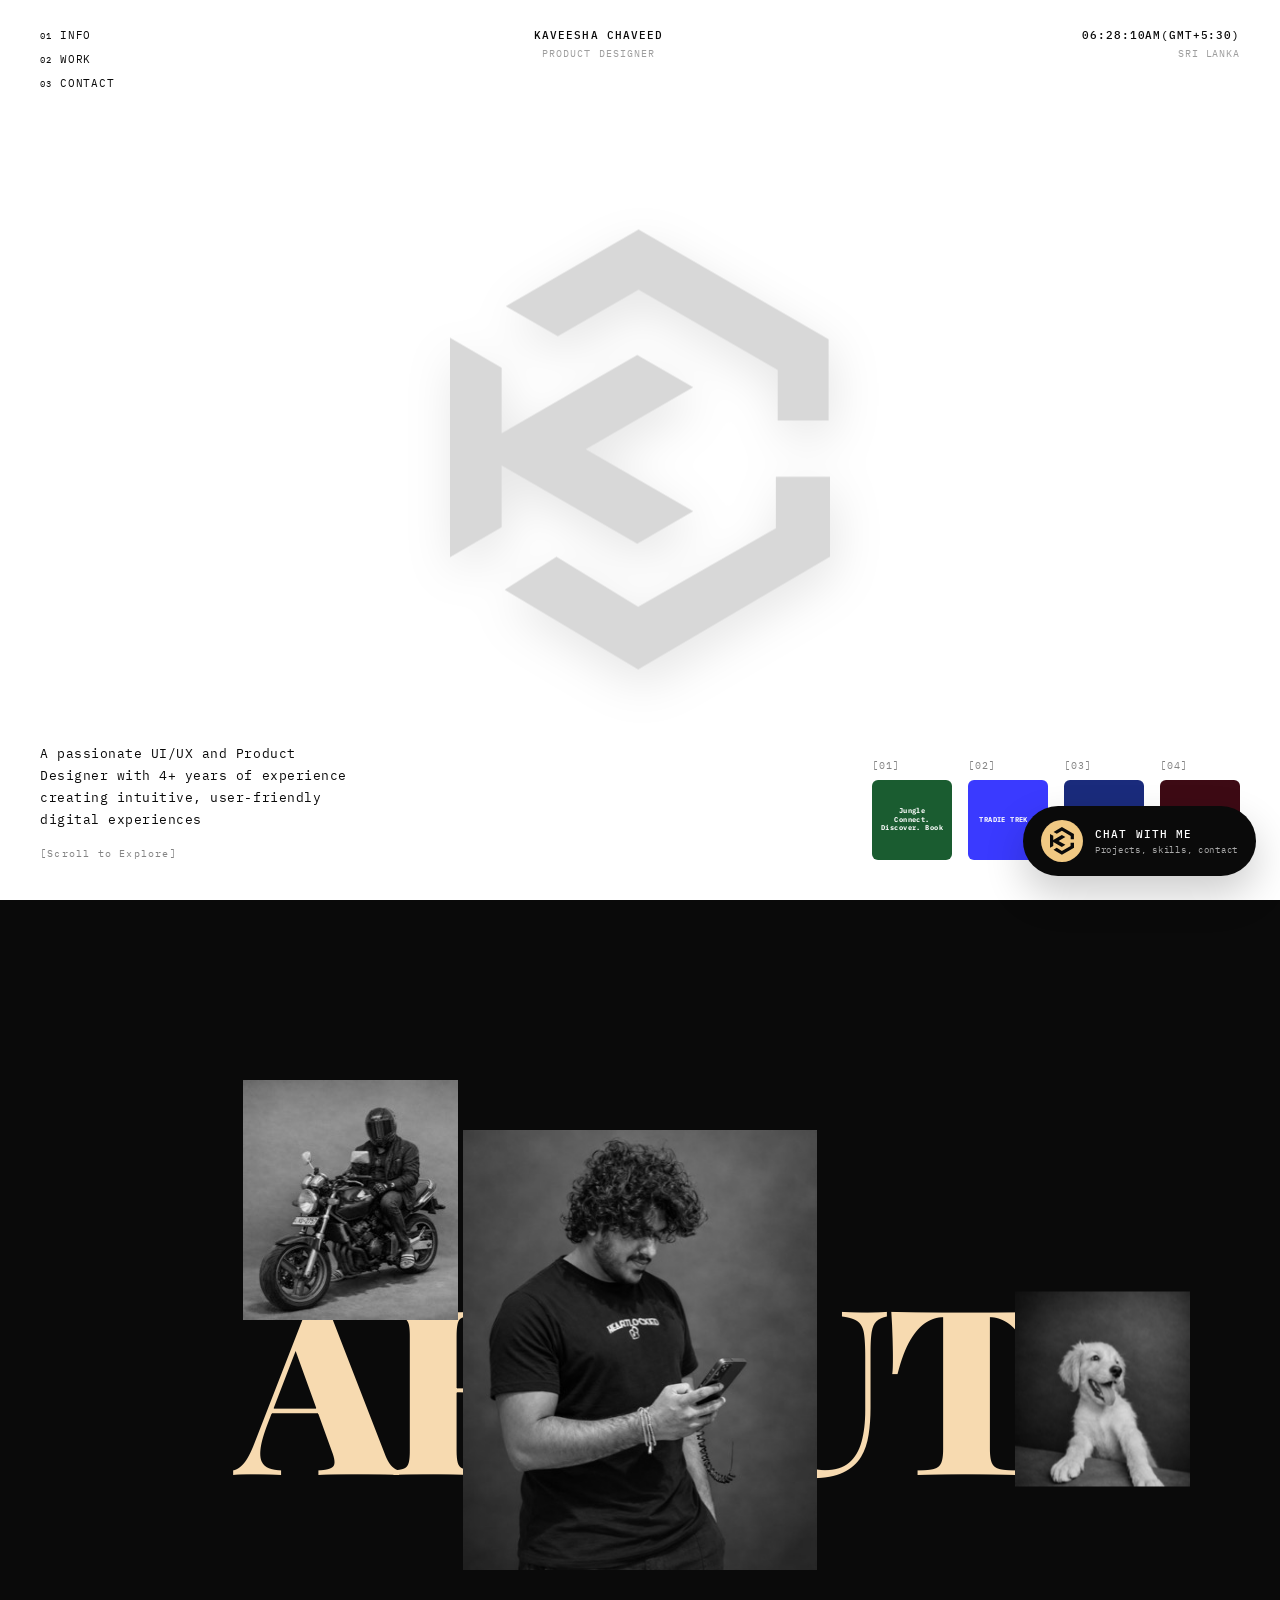
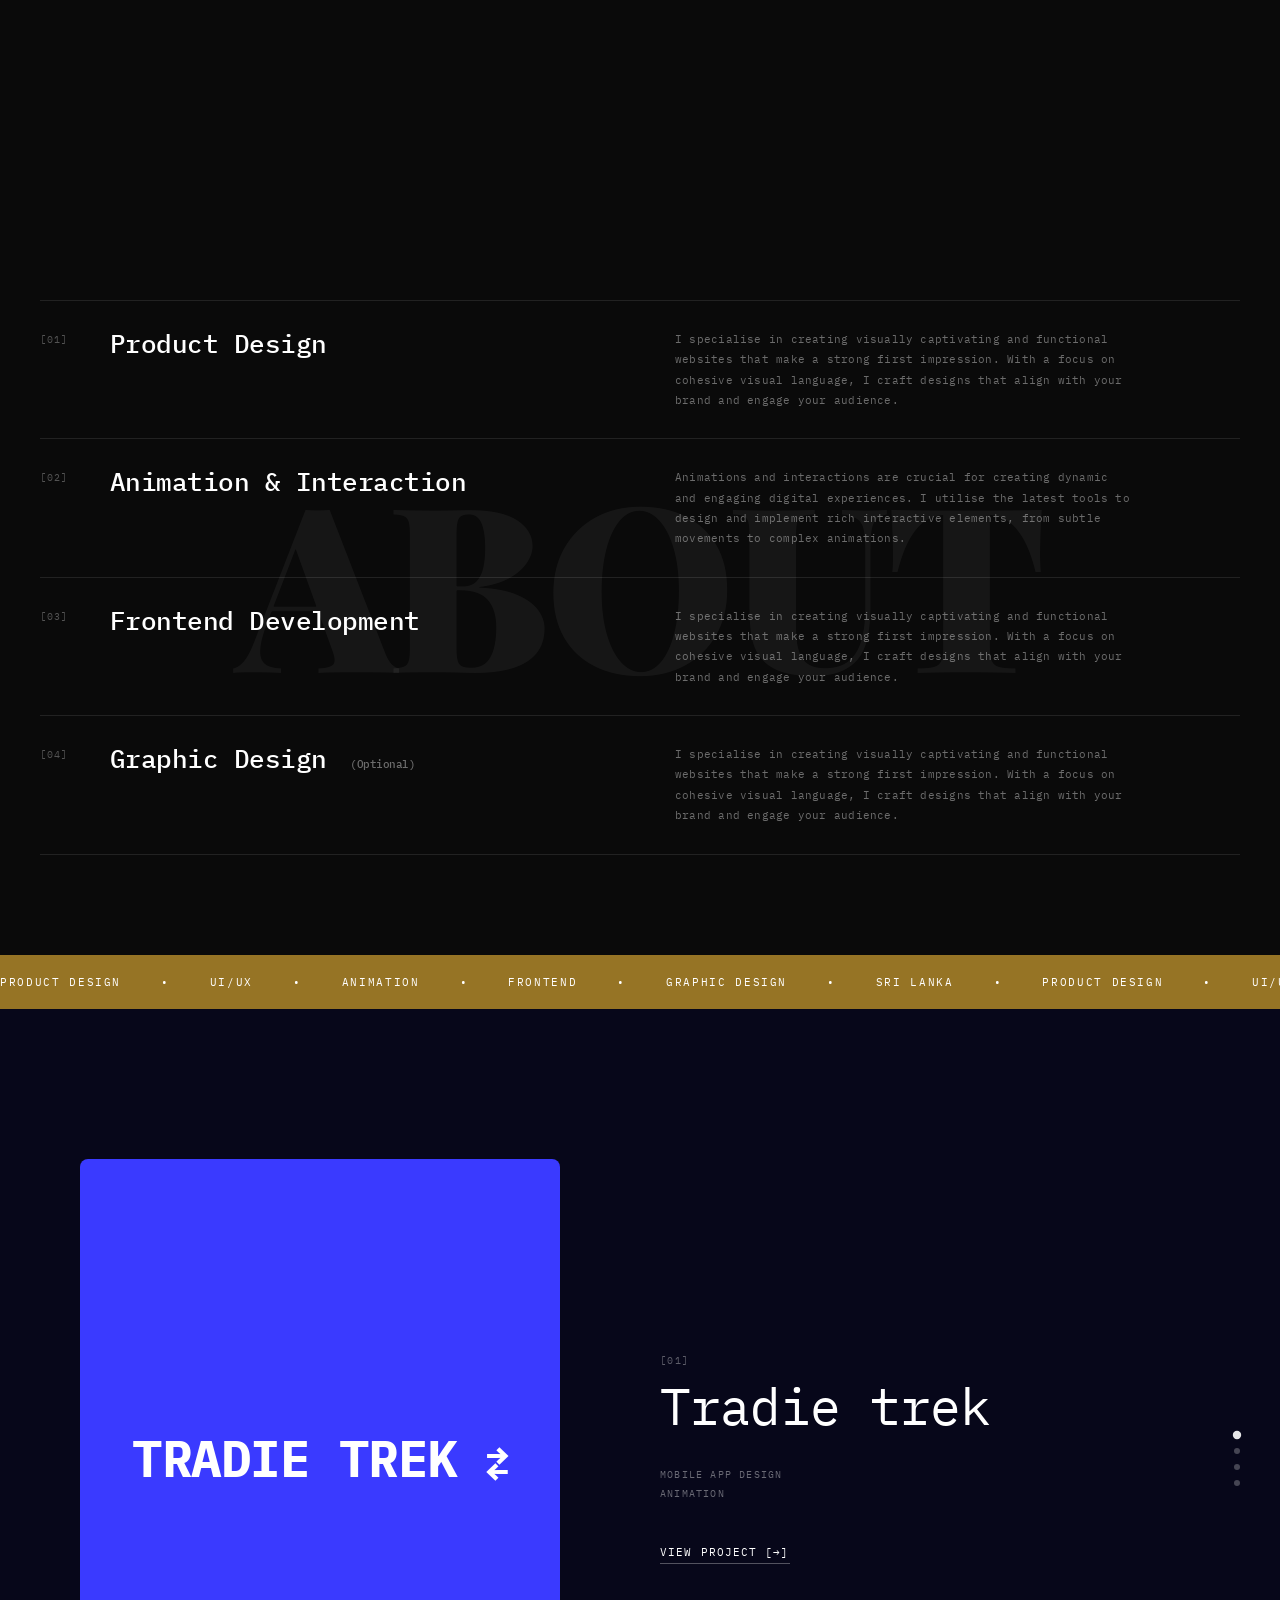
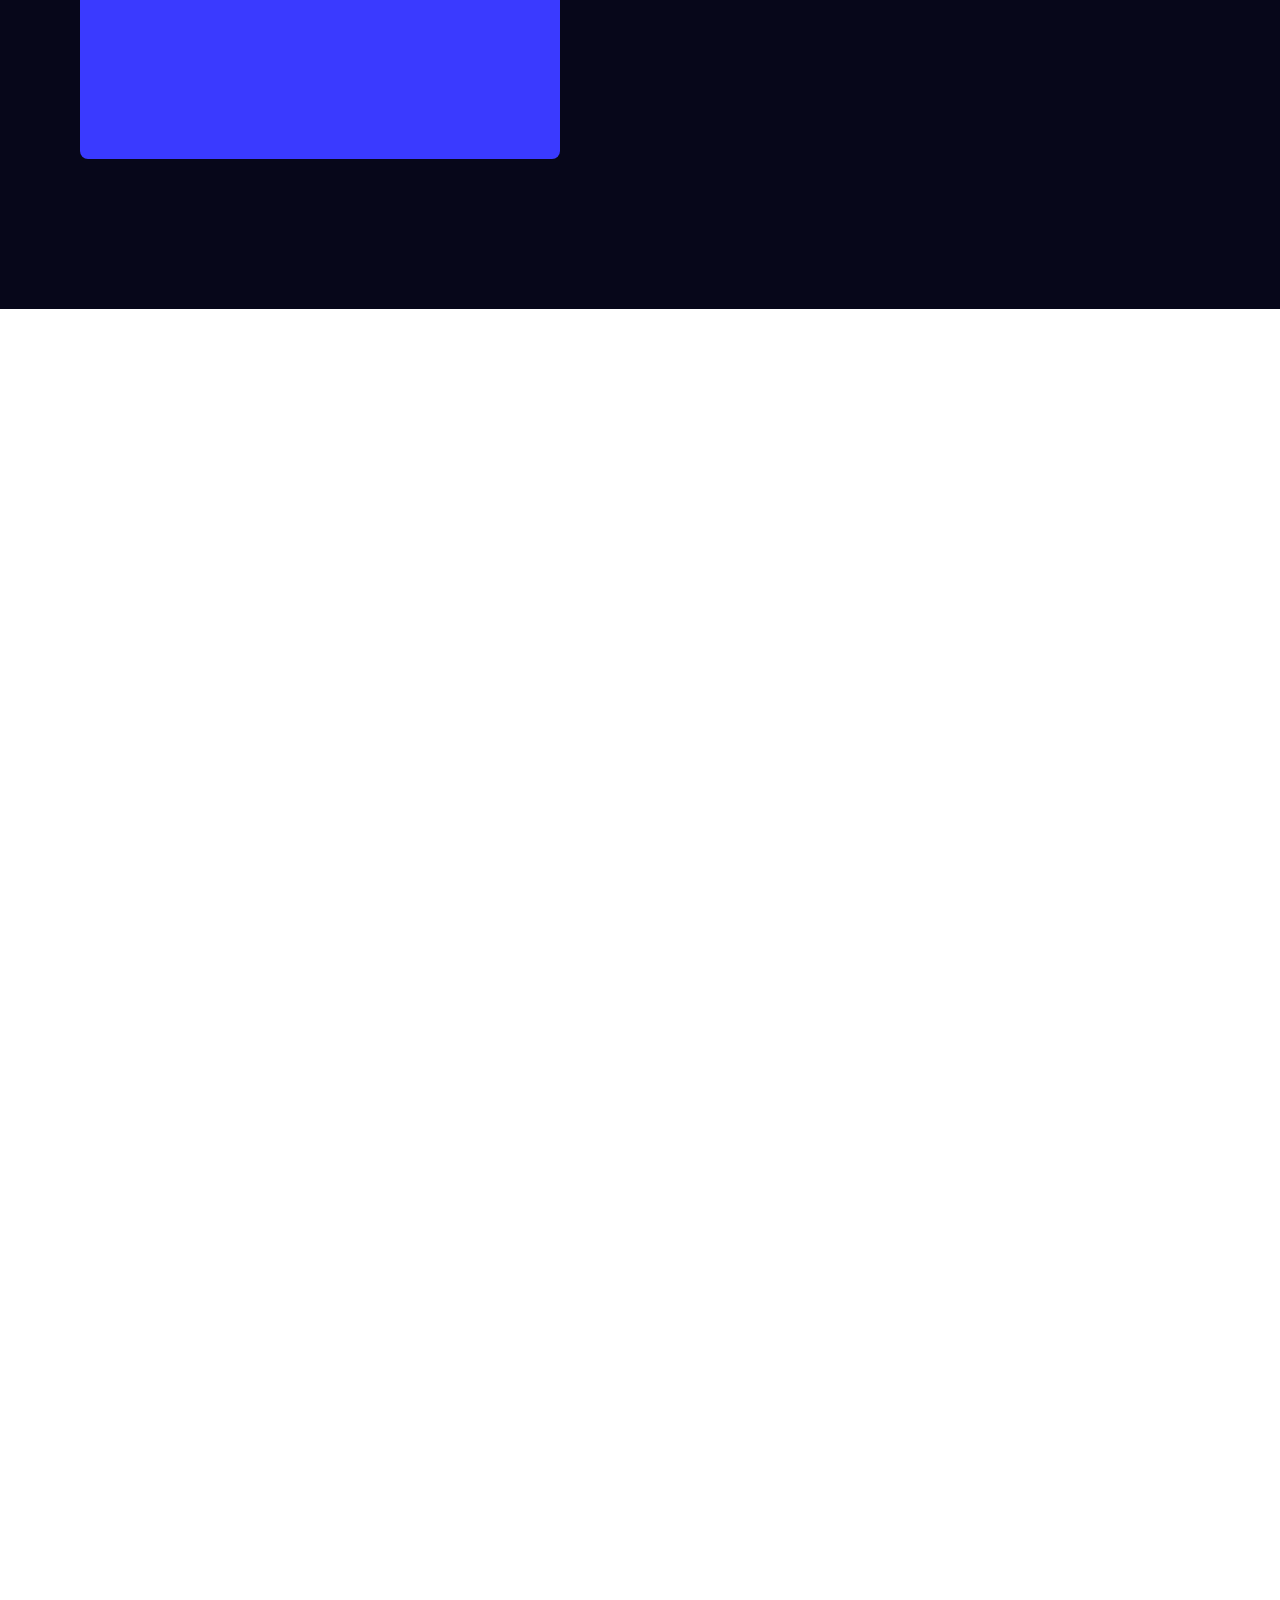
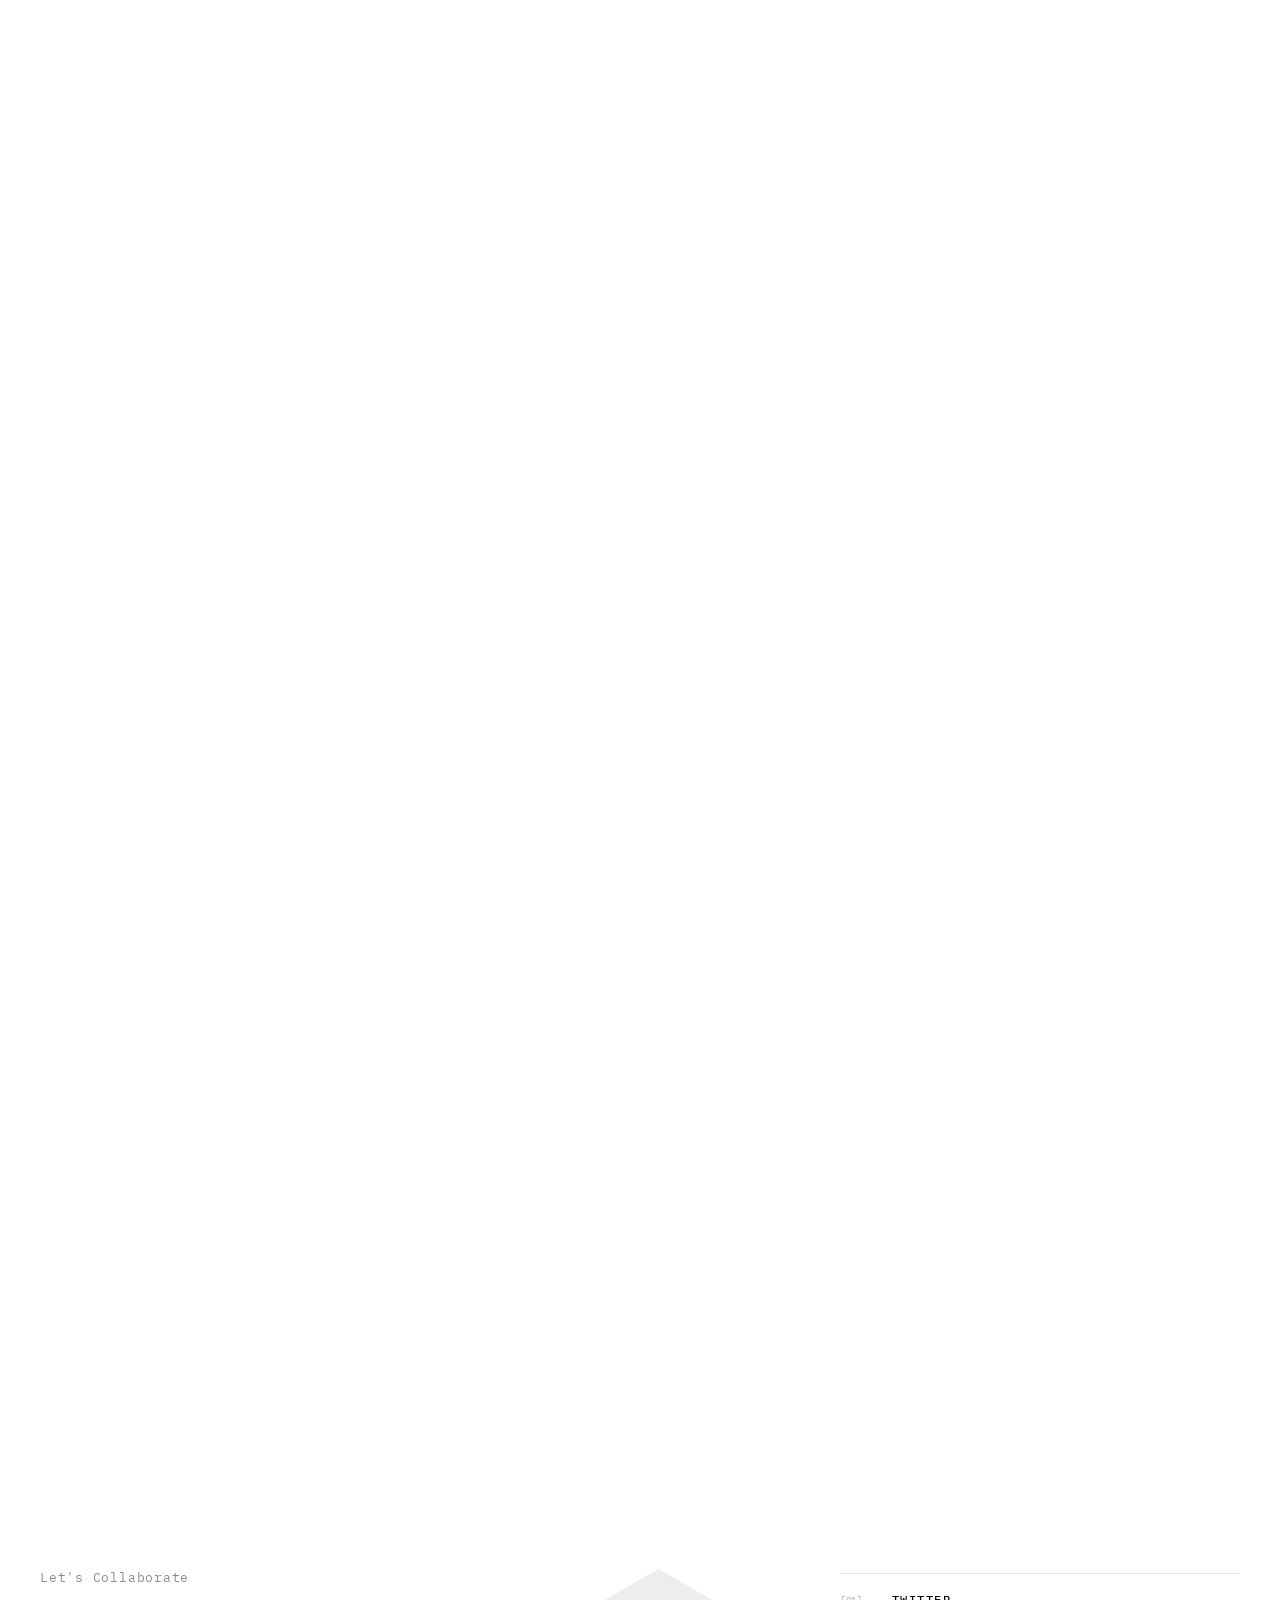
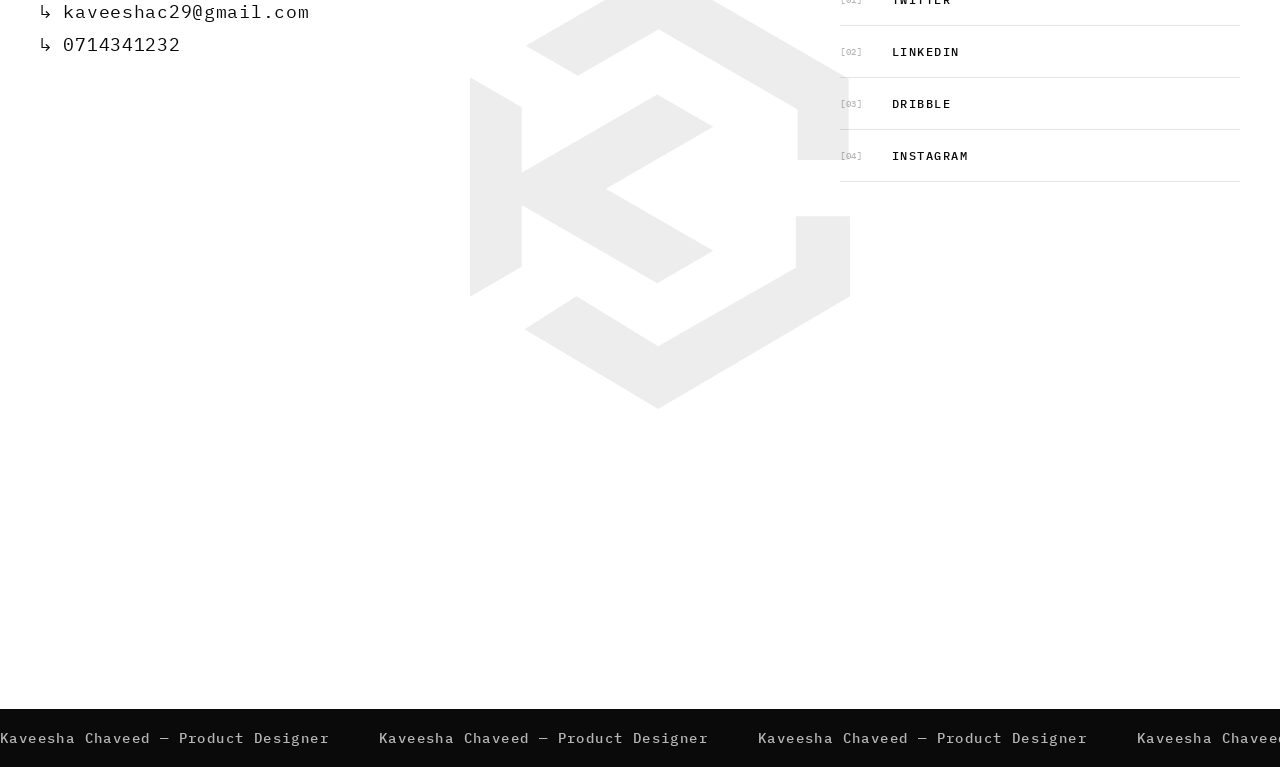
==== commit 1a4c87e6: "nn" ====
--- a/index.html
+++ b/index.html
@@ -33,6 +33,11 @@
     background: var(--white);
     color: var(--black);
     overflow-x: hidden;
+  }
+
+  a,
+  button {
+    touch-action: manipulation;
   }
 
   /* NAV */
@@ -2419,7 +2424,11 @@
   function handleWorkProjectNavigation(event) {
     const link = event.currentTarget;
     const href = link.getAttribute('href');
-    if (!href || href.startsWith('#') || !pageLoader) return;
+    if (!href || href.startsWith('#')) return;
+
+    if (isTouchDevice || !pageLoader) {
+      return;
+    }
 
     event.preventDefault();
     event.stopPropagation();
@@ -2441,36 +2450,12 @@
 
   document.querySelectorAll('.work-view-link').forEach((link) => {
     link.addEventListener('click', handleWorkProjectNavigation);
-
-    if (isTouchDevice) {
-      link.addEventListener('touchend', handleWorkProjectNavigation, { passive: false });
-    }
   });
 
   const workCardWrap = document.getElementById('workCardWrap');
-
-  function handleWorkCardNavigation(event) {
-    if (!isTouchDevice || window.innerWidth > 900) return;
-    if (event.target.closest('a, button')) return;
-
-    const activeProjectLink = document.querySelector('.work-info-slide.active .work-view-link');
-    if (!activeProjectLink) return;
-
-    if (event.cancelable) {
-      event.preventDefault();
-    }
-
-    handleWorkProjectNavigation({
-      currentTarget: activeProjectLink,
-      preventDefault() {},
-      stopPropagation() {}
-    });
-  }
 
   if (workCardWrap && isTouchDevice) {
     workCardWrap.classList.add('is-mobile-link');
-    workCardWrap.addEventListener('click', handleWorkCardNavigation);
-    workCardWrap.addEventListener('touchend', handleWorkCardNavigation, { passive: false });
   }
 </script>
 </body>
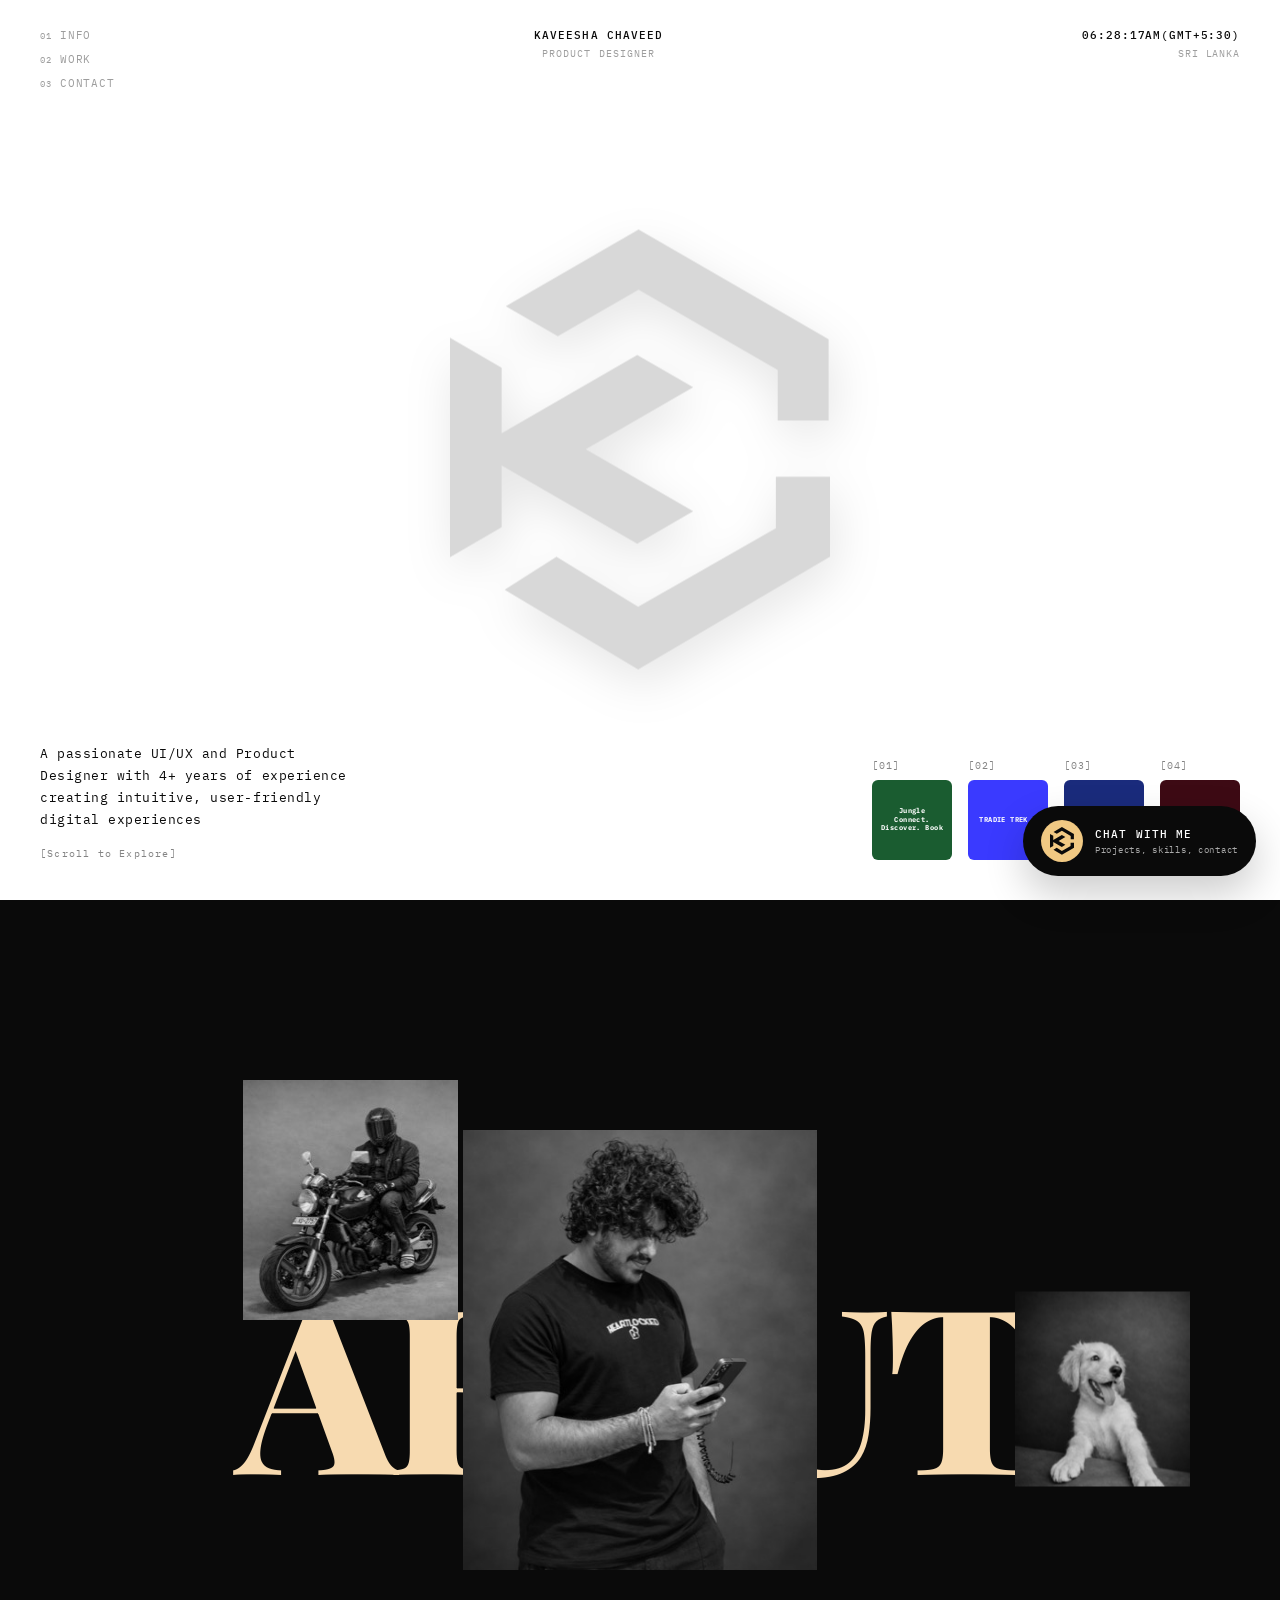
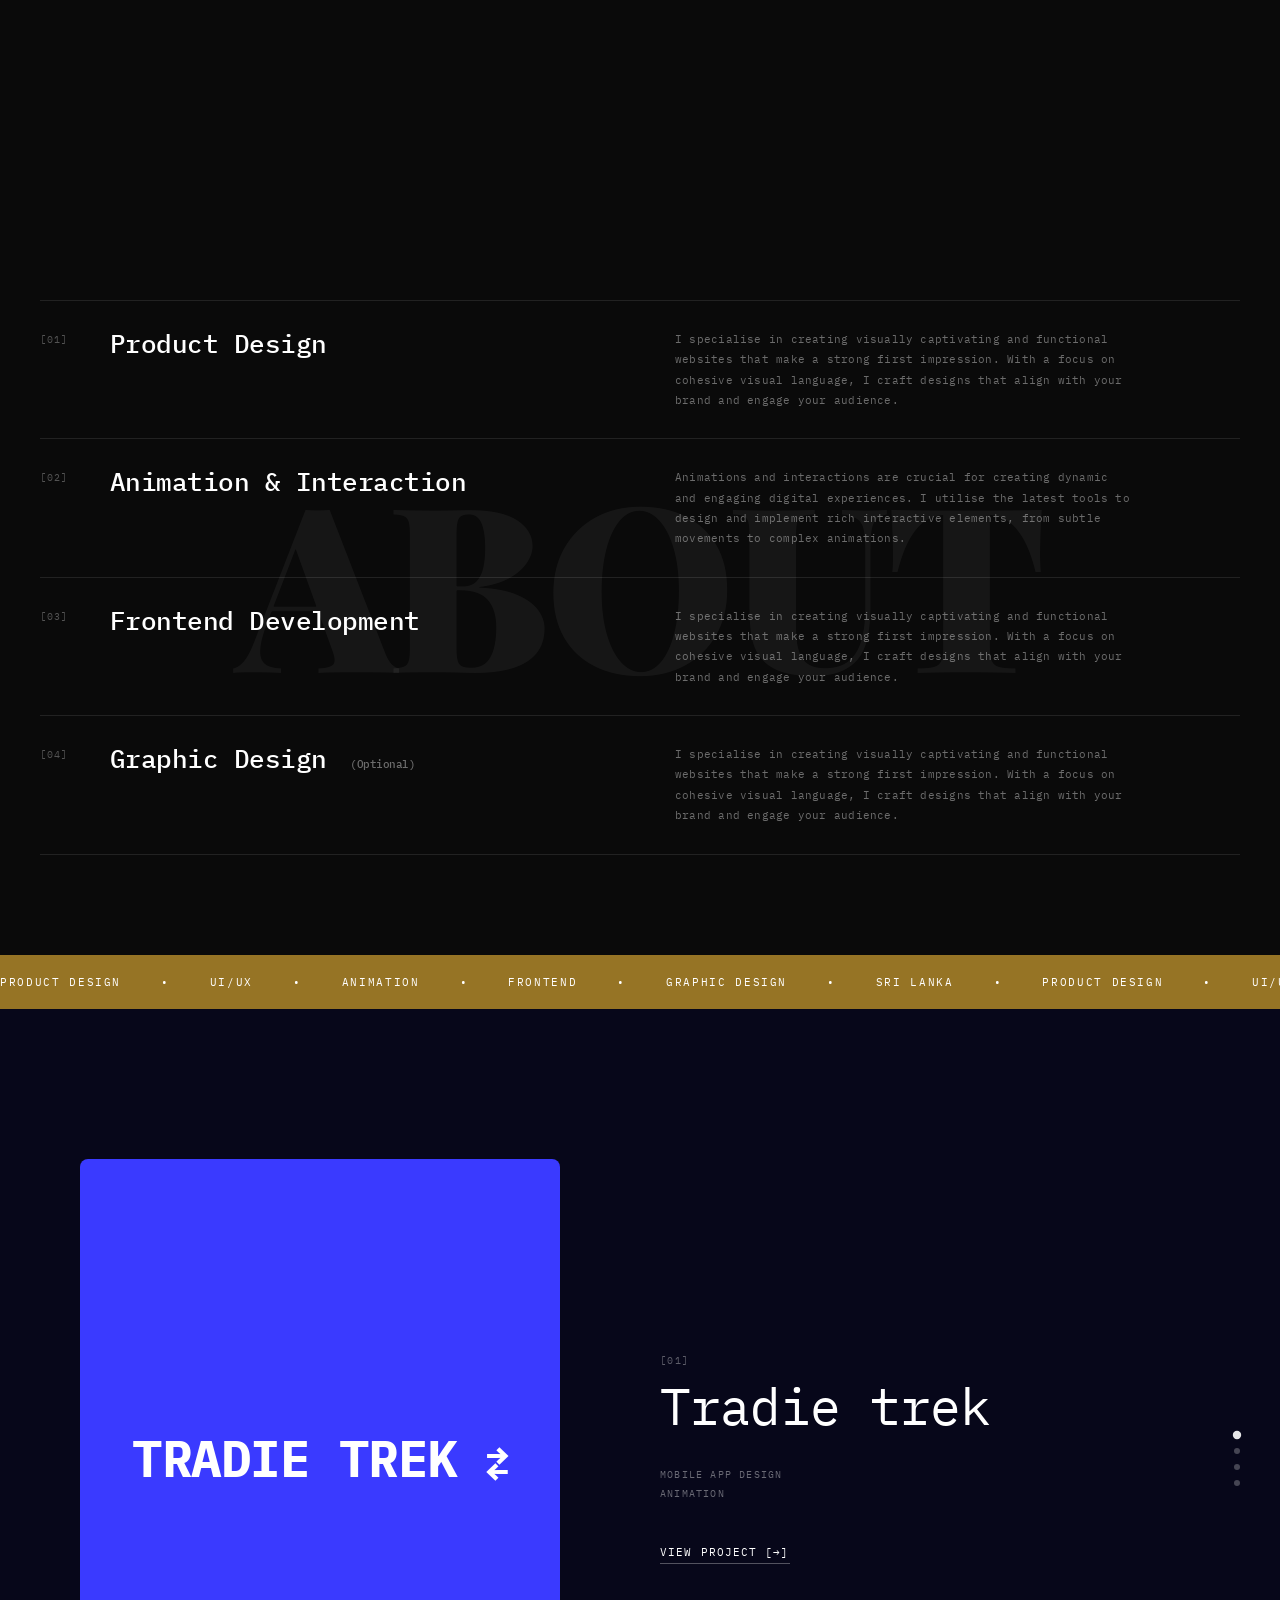
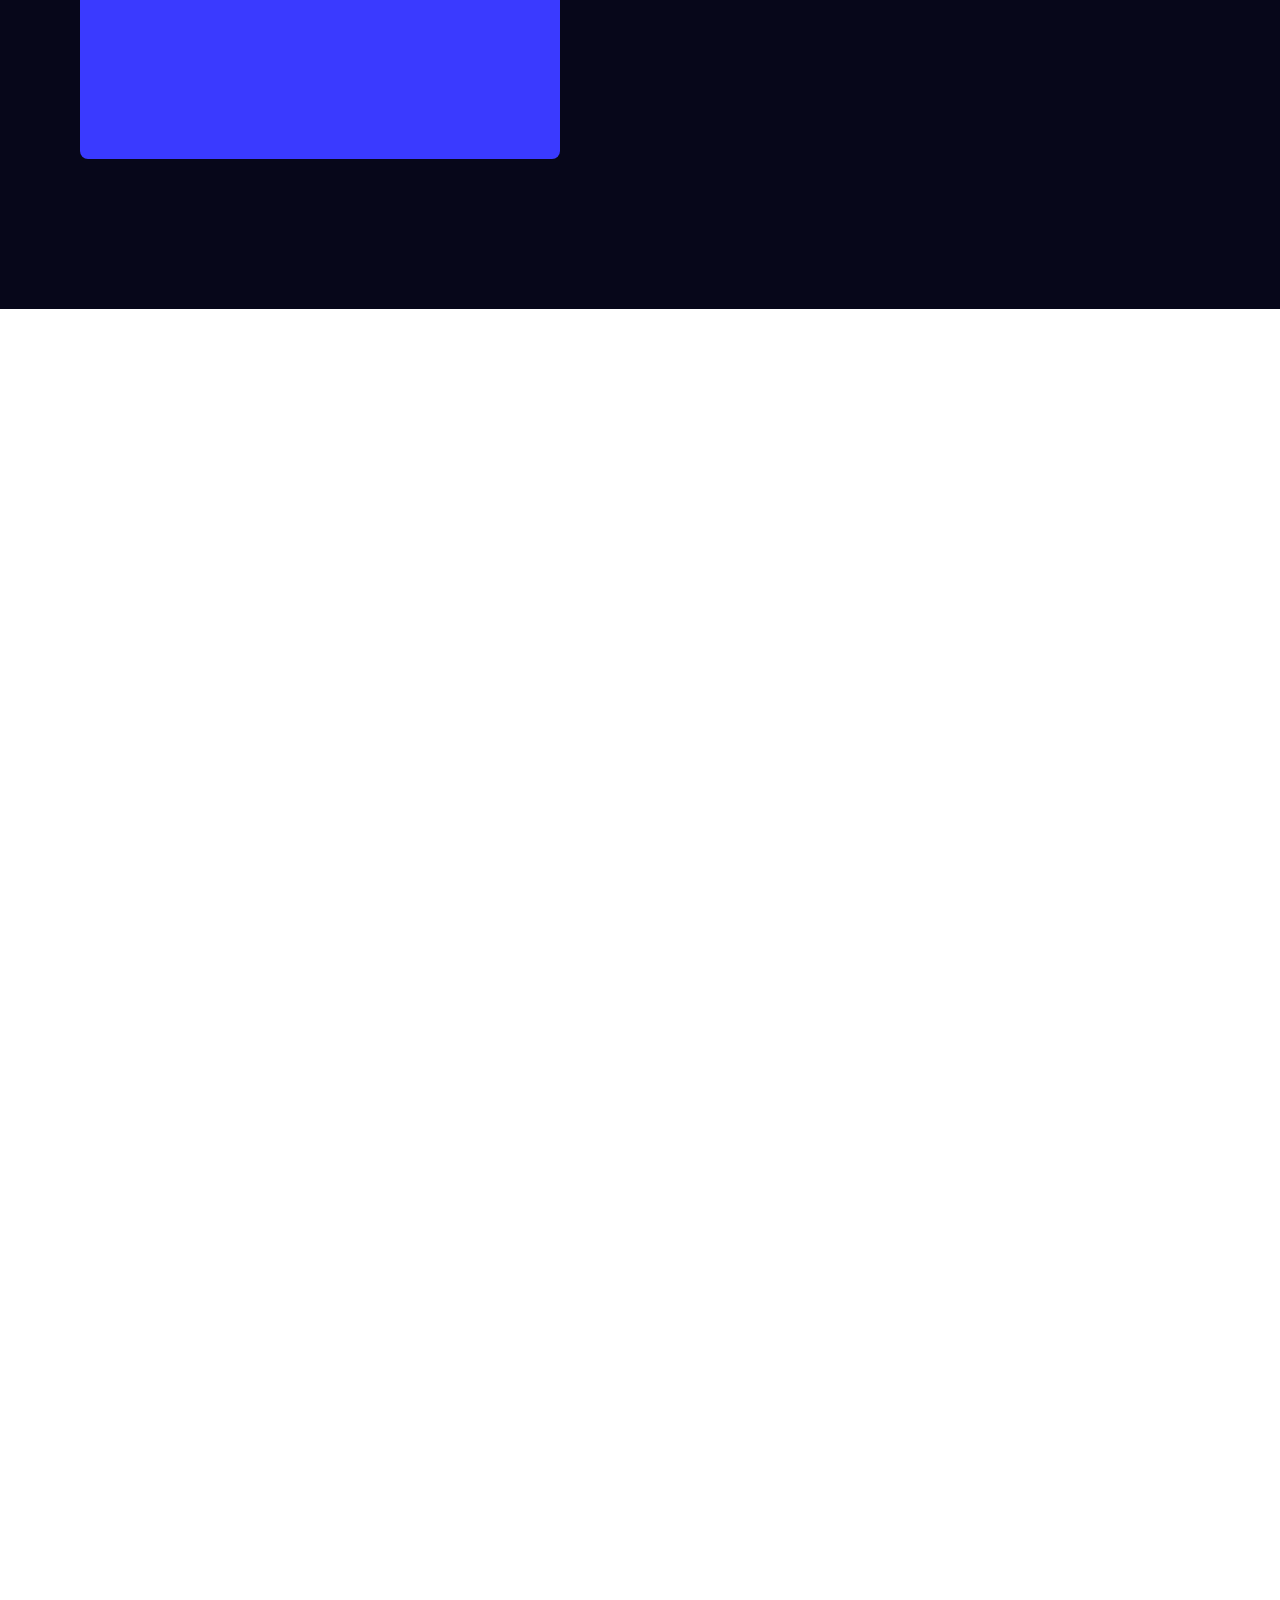
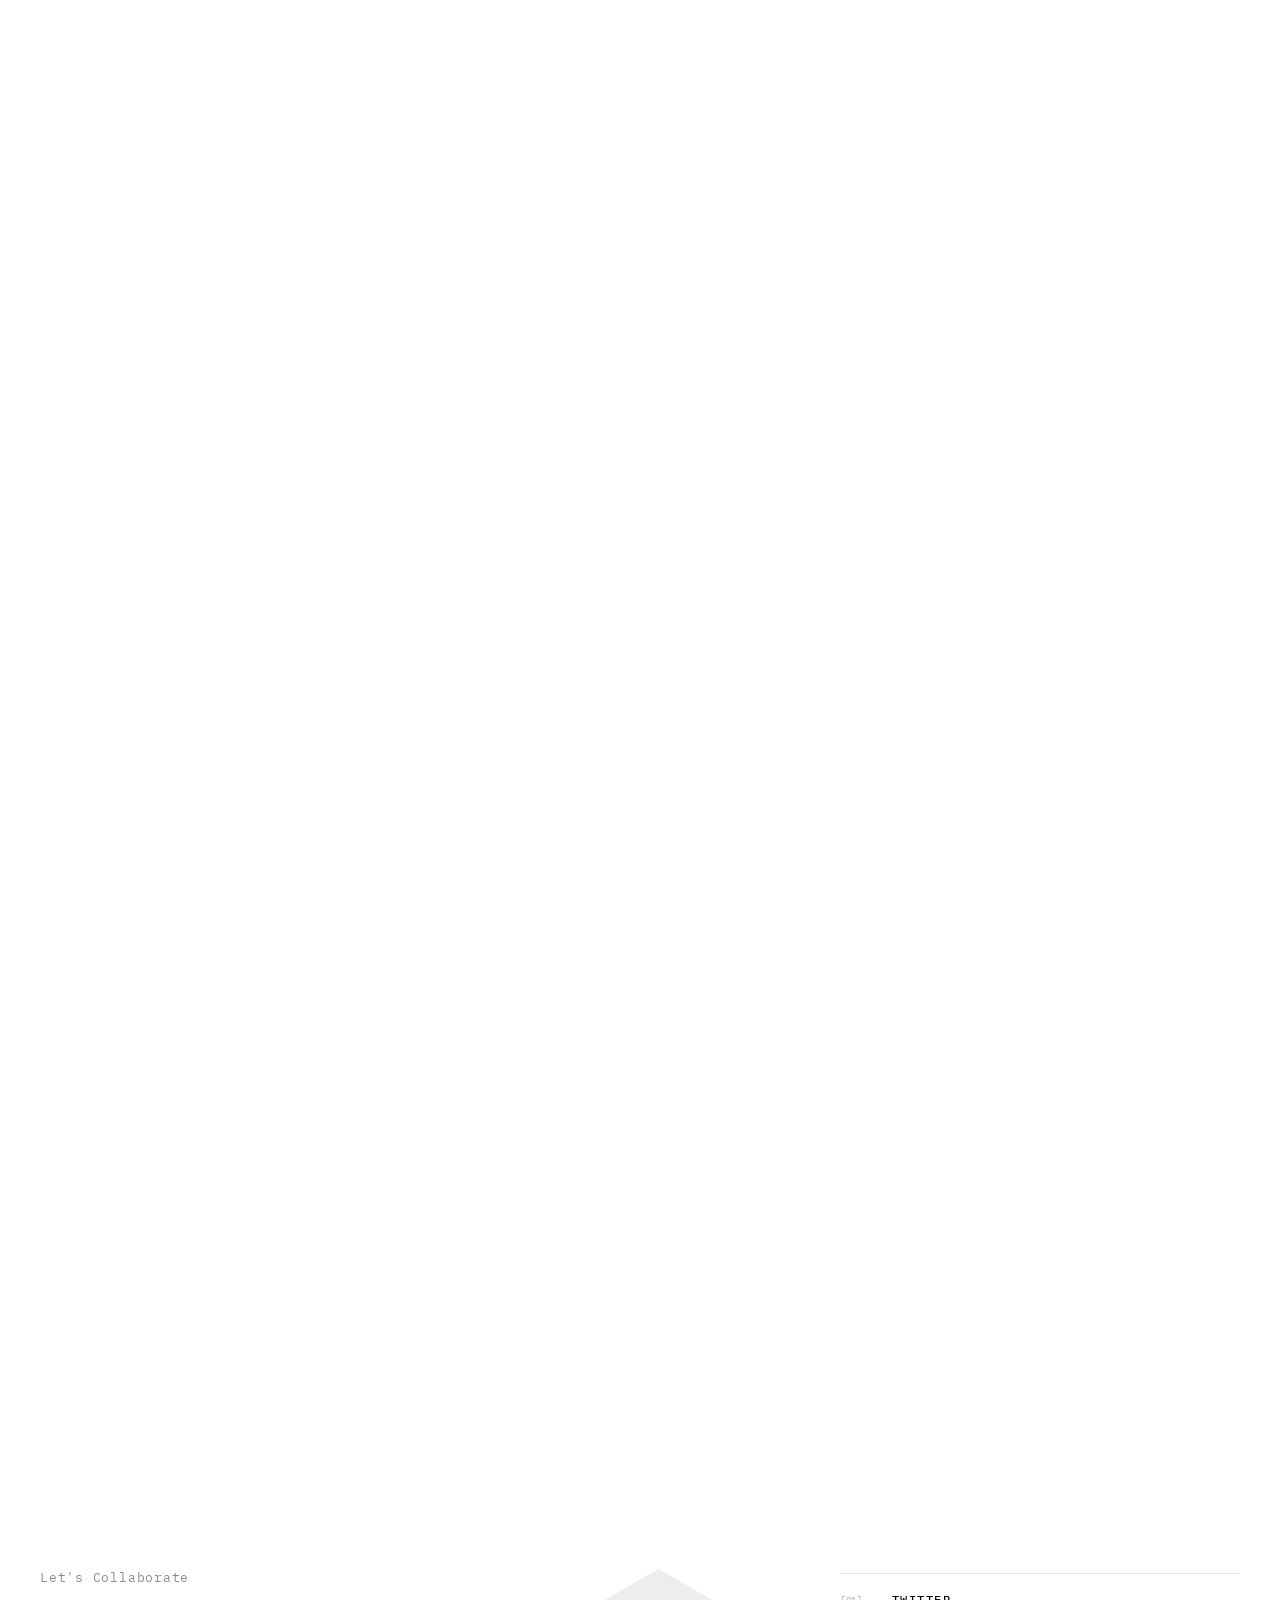
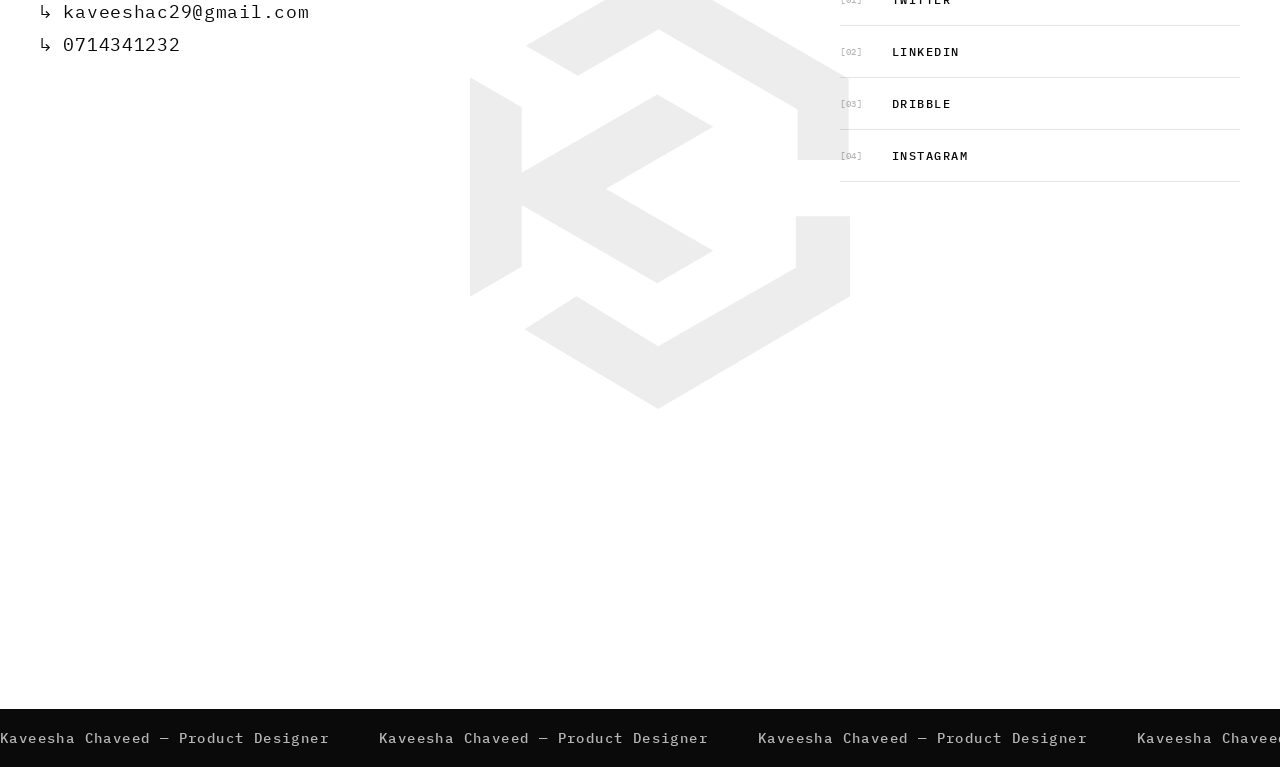
==== commit c7574d2e: "hh" ====
--- a/index.html
+++ b/index.html
@@ -488,6 +488,109 @@
   /* ===== WORK SECTION — fixed viewport, scroll-driven ===== */
   #work {
     position: relative;
+  }
+
+  .work-mobile-list {
+    display: none;
+    position: relative;
+    z-index: 20;
+    pointer-events: auto;
+  }
+
+  .work-mobile-card {
+    display: block;
+    position: relative;
+    z-index: 1;
+    pointer-events: auto;
+    -webkit-tap-highlight-color: rgba(255,255,255,0.12);
+    touch-action: manipulation;
+    text-decoration: none;
+    color: var(--white);
+    border: 0;
+    border-radius: 24px;
+    padding: 0;
+    background: transparent;
+    box-shadow: none;
+    backdrop-filter: none;
+    overflow: hidden;
+  }
+
+  .work-mobile-card + .work-mobile-card {
+    margin-top: 22px;
+  }
+
+  .work-mobile-visual {
+    width: 100%;
+    aspect-ratio: 1 / 1.02;
+    min-height: 0;
+    border-radius: 24px;
+    overflow: hidden;
+    display: flex;
+    align-items: center;
+    justify-content: center;
+    position: relative;
+    margin-bottom: 14px;
+    pointer-events: none;
+  }
+
+  .work-mobile-meta {
+    display: flex;
+    flex-direction: column;
+    justify-content: flex-start;
+    gap: 10px;
+    min-width: 0;
+    padding: 0 4px 2px;
+  }
+
+  .work-mobile-num {
+    font-size: 10px;
+    letter-spacing: 0.14em;
+    color: rgba(255,255,255,0.4);
+  }
+
+  .work-mobile-title {
+    font-family: var(--mono);
+    font-size: clamp(26px, 7.6vw, 36px);
+    letter-spacing: -0.02em;
+    line-height: 0.98;
+  }
+
+  .work-mobile-tags {
+    display: flex;
+    flex-direction: column;
+    gap: 6px;
+  }
+
+  .work-mobile-tag {
+    font-size: 10px;
+    letter-spacing: 0.12em;
+    color: rgba(255,255,255,0.45);
+  }
+
+  .work-mobile-cta {
+    font-size: 11px;
+    letter-spacing: 0.1em;
+    color: rgba(255,255,255,0.9);
+    padding-top: 8px;
+  }
+
+  .work-mobile-card:nth-child(1) .work-mobile-visual { background:#3a3aff; }
+  .work-mobile-card:nth-child(2) .work-mobile-visual { background:#1a5c30; }
+  .work-mobile-card:nth-child(3) .work-mobile-visual { background:#1a2b7c; }
+  .work-mobile-card:nth-child(4) .work-mobile-visual { background:#3d0a14; }
+
+  .work-mobile-card:nth-child(2) .jungle-logo {
+    font-size: clamp(26px, 7vw, 34px);
+  }
+
+  .work-mobile-card:nth-child(2) .jungle-sub {
+    font-size: 11px;
+    margin-top: 6px;
+  }
+
+  .work-mobile-card:nth-child(4) .playmade-logo {
+    padding: 0;
+    transform: scale(0.94);
   }
 
   /* Scroll track: 4 panels worth of scroll height */
@@ -1428,62 +1531,18 @@
       margin-top: 6px;
     }
     .work-scroll-track {
-      height: 320vh;
-    }
-    .work-sticky {
-      height: 100svh;
-    }
-    .work-layout {
-      grid-template-columns: 1fr;
-      align-content: center;
-      justify-items: center;
-      gap: 20px;
-      padding: 88px 16px 72px;
-    }
-    .work-card-wrap {
-      height: auto;
-      width: 100%;
-      z-index: 1;
-    }
-    .work-card {
-      max-width: 100%;
-      width: min(100%, 360px);
-      aspect-ratio: 0.88;
-      border-radius: 18px;
-    }
-    .work-info-panel {
+      display: none;
+    }
+    .work-mobile-list {
+      display: grid;
+      gap: 0;
+      background:
+        radial-gradient(circle at top left, rgba(58,58,255,0.18), transparent 36%),
+        radial-gradient(circle at top right, rgba(26,92,48,0.20), transparent 32%),
+        #0a0a14;
+      padding: 28px 16px 72px;
       position: relative;
-      width: min(100%, 360px);
-      min-height: 210px;
-      z-index: 3;
-    }
-    .work-info-slide {
-      top: 0;
-      transform: translateY(10px);
-      padding-right: 0;
-    }
-    .work-info-slide.active {
-      transform: translateY(0);
-    }
-    .work-info-slide.exit {
-      transform: translateY(-10px);
-    }
-    .work-proj-title {
-      font-size: clamp(26px, 9vw, 40px);
-      margin-bottom: 24px;
-    }
-    .work-tags {
-      margin-bottom: 28px;
-    }
-    .work-dots {
-      right: 16px;
-      z-index: 2;
-    }
-    .work-view-link {
-      position: relative;
-      z-index: 4;
-      pointer-events: auto;
-      touch-action: manipulation;
+      z-index: 20;
     }
     .contact-content {
       grid-template-columns: 1fr;
@@ -1509,9 +1568,8 @@
       padding: 16px 0;
       font-size: 11px;
     }
-    .marquee-divider,
     .marquee-wrap {
-      padding: 14px 0;
+      display: none;
     }
     .chatbot-shell {
       right: 16px;
@@ -1754,6 +1812,7 @@
       </div>
     </div>
   </div>
+
 </section>
 
 <!-- ===== INFO: ABOUT + SKILLS (one continuous black section) ===== -->
@@ -1808,6 +1867,88 @@
   </div>
 
 </section>
+
+<div class="work-mobile-list" aria-label="Projects">
+  <a href="/tradie-trek/" class="work-mobile-card">
+    <div class="work-mobile-visual" style="background:#3a3aff;">
+      <div class="work-logo-text" style="font-size:clamp(28px,4vw,54px);letter-spacing:-0.03em;">TRADIE TREK <span style="font-size:0.75em;">⇄</span></div>
+    </div>
+    <div class="work-mobile-meta">
+      <div class="work-mobile-num">[01]</div>
+      <div class="work-mobile-title">Tradie trek</div>
+      <div class="work-mobile-tags">
+        <span class="work-mobile-tag">MOBILE APP DESIGN</span>
+        <span class="work-mobile-tag">ANIMATION</span>
+      </div>
+      <div class="work-mobile-cta">VIEW PROJECT [→]</div>
+    </div>
+  </a>
+
+  <a href="/jungle/" class="work-mobile-card">
+    <div class="work-mobile-visual" style="background:#1a5c30;">
+      <div style="text-align:center;">
+        <div class="jungle-logo">Jungle 🌿</div>
+        <div class="jungle-sub">Connect. Discover. Book</div>
+      </div>
+    </div>
+    <div class="work-mobile-meta">
+      <div class="work-mobile-num">[02]</div>
+      <div class="work-mobile-title">Jungle</div>
+      <div class="work-mobile-tags">
+        <span class="work-mobile-tag">MOBILE APP DESIGN</span>
+        <span class="work-mobile-tag">ANIMATION</span>
+      </div>
+      <div class="work-mobile-cta">VIEW PROJECT [→]</div>
+    </div>
+  </a>
+
+  <a href="/under-construction/?project=ewura" class="work-mobile-card">
+    <div class="work-mobile-visual" style="background:#1a2b7c;">
+      <div class="ewura-logo-wrap">
+        <svg class="ewura-icon" viewBox="0 0 80 80" fill="none">
+          <rect x="10" y="25" width="28" height="28" rx="8" fill="#4285F4" transform="rotate(-15 24 39)"/>
+          <rect x="42" y="10" width="28" height="28" rx="8" fill="#34A853" transform="rotate(10 56 24)"/>
+          <rect x="42" y="42" width="28" height="28" rx="8" fill="#FBBC05" transform="rotate(-5 56 56)"/>
+          <rect x="10" y="42" width="28" height="28" rx="8" fill="#EA4335" transform="rotate(15 24 56)"/>
+        </svg>
+        <div class="ewura-name"><span style="color:#FBBC05;">Ewura</span> <span class="ewura-pay">Pay</span></div>
+      </div>
+    </div>
+    <div class="work-mobile-meta">
+      <div class="work-mobile-num">[03]</div>
+      <div class="work-mobile-title">Ewura Pay</div>
+      <div class="work-mobile-tags">
+        <span class="work-mobile-tag">MOBILE APP DESIGN</span>
+        <span class="work-mobile-tag">ANIMATION</span>
+      </div>
+      <div class="work-mobile-cta">VIEW PROJECT [→]</div>
+    </div>
+  </a>
+
+  <a href="/under-construction/?project=playmade" class="work-mobile-card">
+    <div class="work-mobile-visual" style="background:#3d0a14;">
+      <div class="playmade-logo">
+        <div class="playmade-icon">
+          <div class="pm-circle"></div>
+          <div class="pm-play">PLAY</div>
+        </div>
+        <div class="pm-made">
+          <div class="pm-lines"><div class="pm-line"></div><div class="pm-line"></div></div>
+          <span>MADE</span>
+        </div>
+      </div>
+    </div>
+    <div class="work-mobile-meta">
+      <div class="work-mobile-num">[04]</div>
+      <div class="work-mobile-title">PlayMade</div>
+      <div class="work-mobile-tags">
+        <span class="work-mobile-tag">MOBILE APP DESIGN</span>
+        <span class="work-mobile-tag">ANIMATION</span>
+      </div>
+      <div class="work-mobile-cta">VIEW PROJECT [→]</div>
+    </div>
+  </a>
+</div>
 
 <!-- MARQUEE DIVIDER -->
 <div class="marquee-wrap">
@@ -2126,6 +2267,7 @@
   const chatbotInput = document.getElementById('chatbotInput');
   const chatbotSend = document.getElementById('chatbotSend');
   const workSection = document.getElementById('work');
+  const workMobileList = document.querySelector('.work-mobile-list');
   let chatbotTouchGuardActive = false;
 
   const chatbotKnowledge = [
@@ -2263,14 +2405,15 @@
     });
   }
 
-  if (workSection && chatbotShell && isTouchDevice) {
+  if ((workSection || workMobileList) && chatbotShell && isTouchDevice) {
     const ioChatbotGuard = new IntersectionObserver((entries) => {
       entries.forEach((entry) => {
         setChatbotTouchGuard(entry.isIntersecting);
       });
     }, { threshold: 0.15 });
 
-    ioChatbotGuard.observe(workSection);
+    if (workSection) ioChatbotGuard.observe(workSection);
+    if (workMobileList) ioChatbotGuard.observe(workMobileList);
   }
 
   // ===== NAV COLOR based on section =====
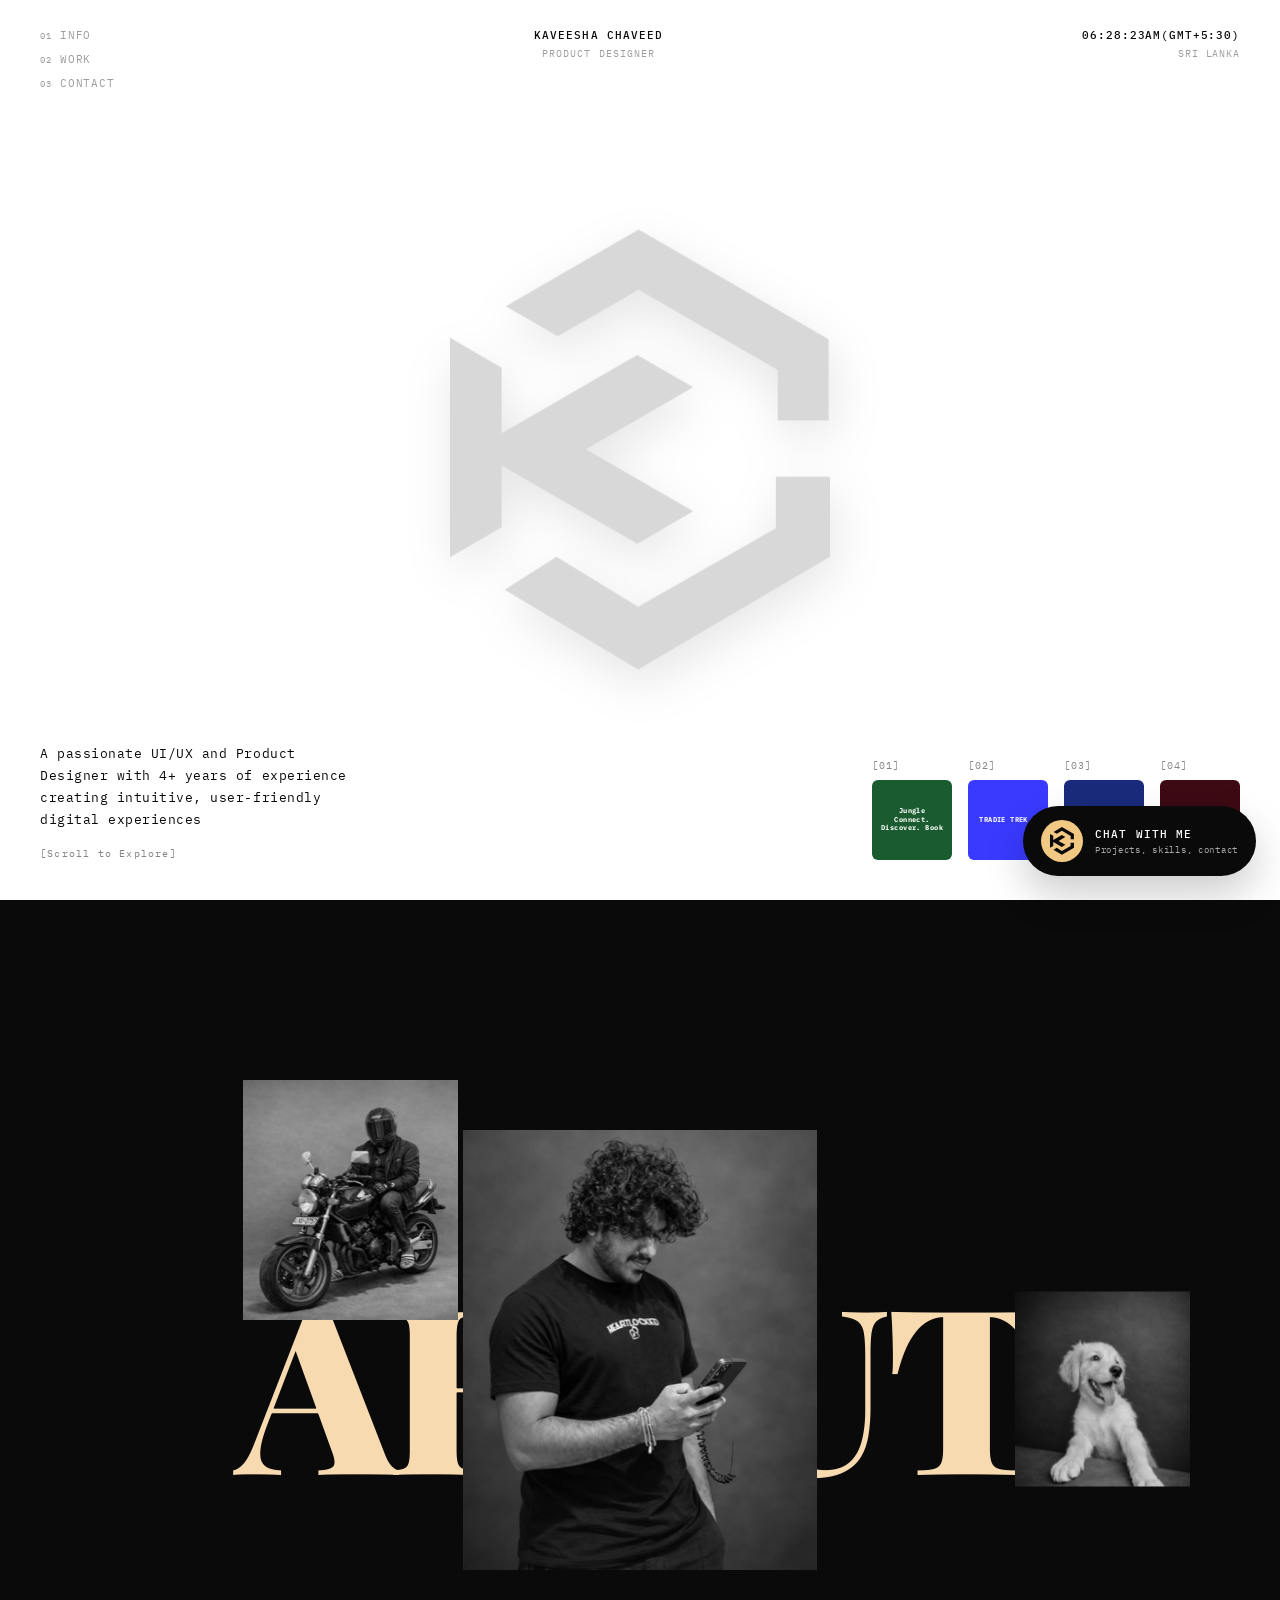
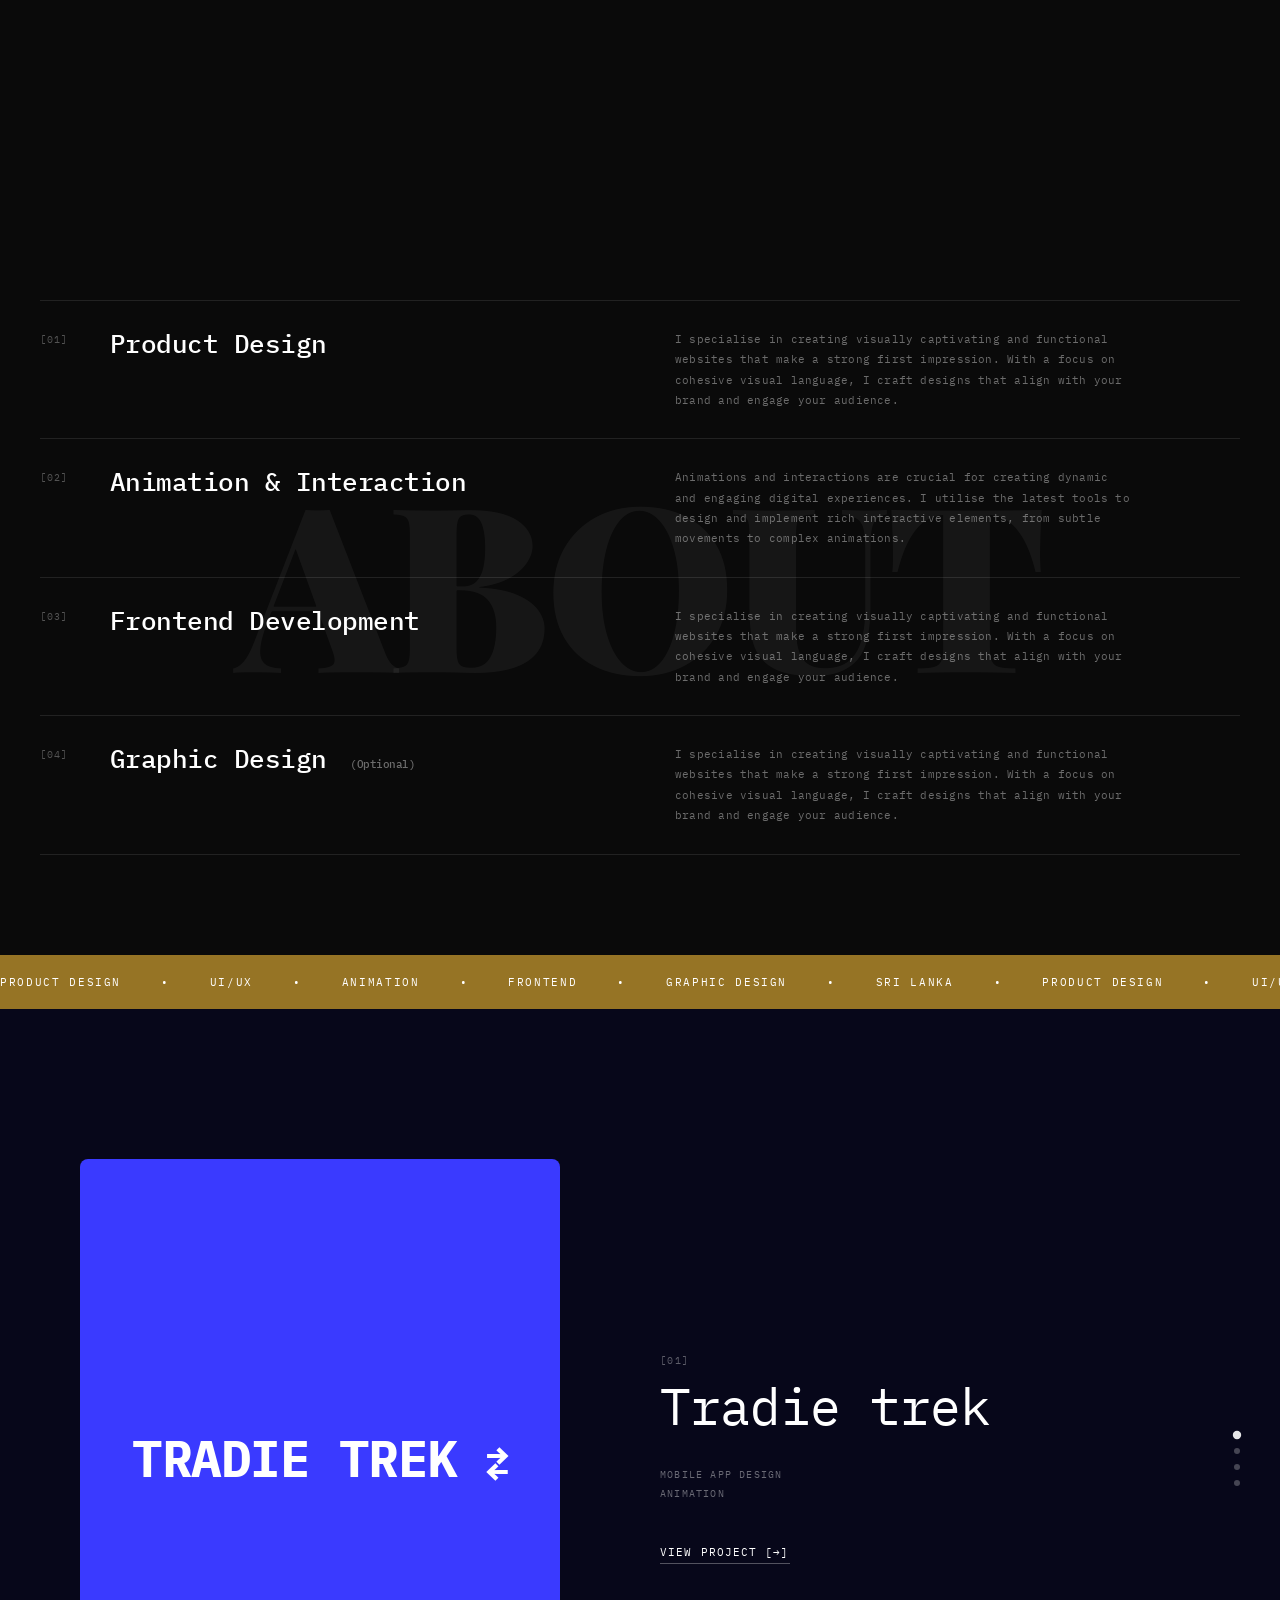
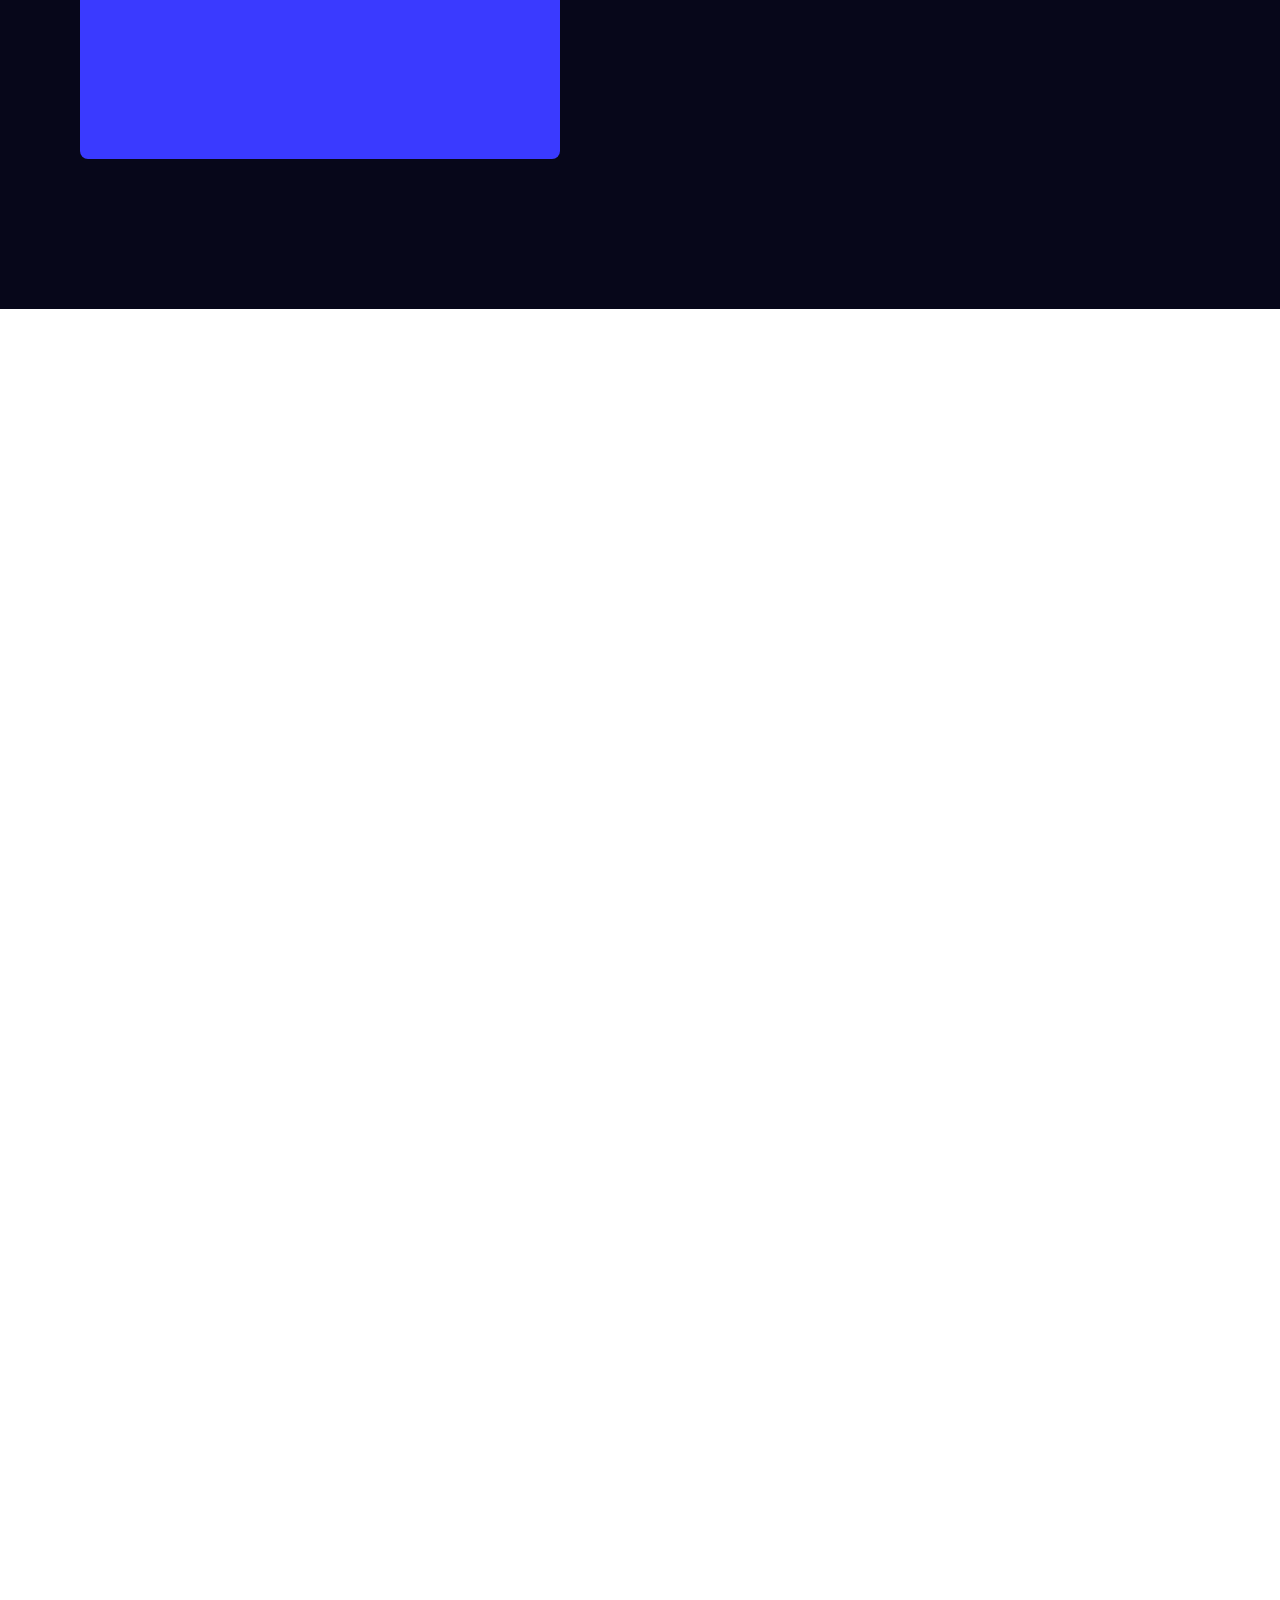
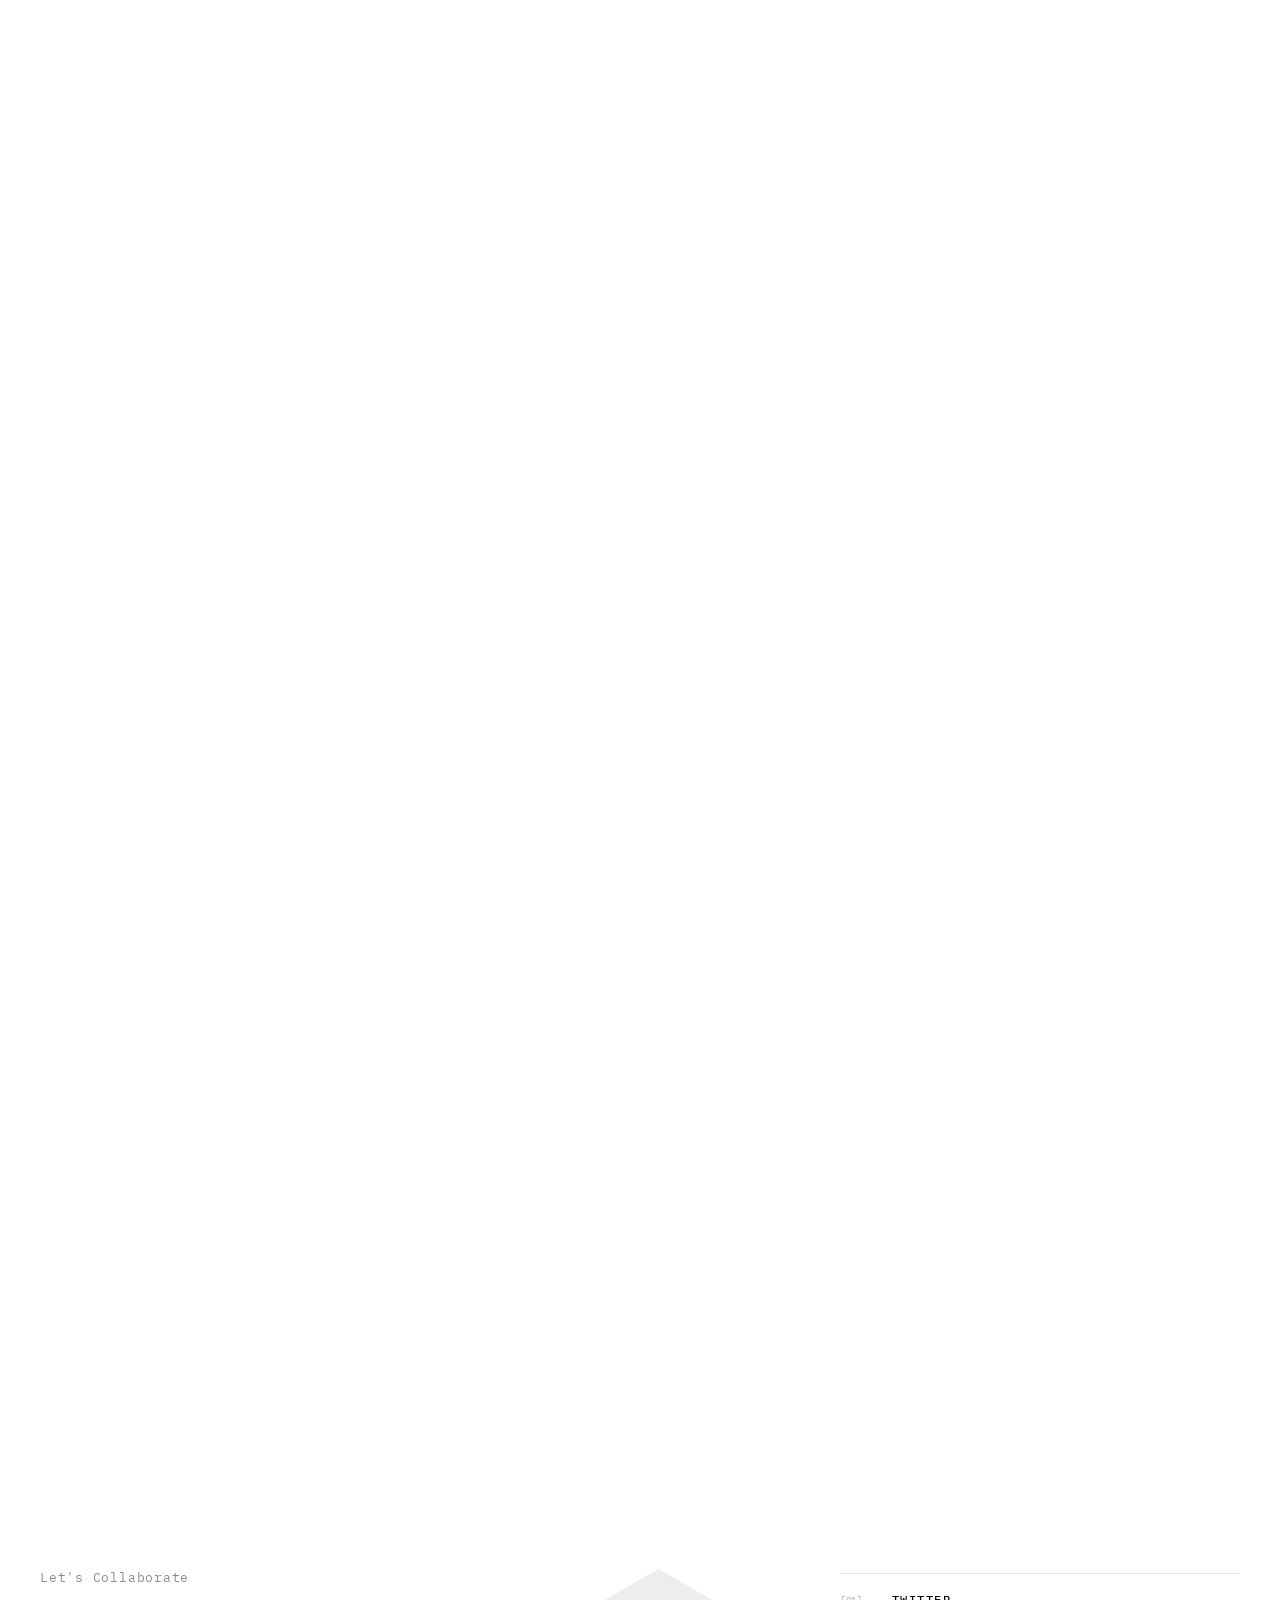
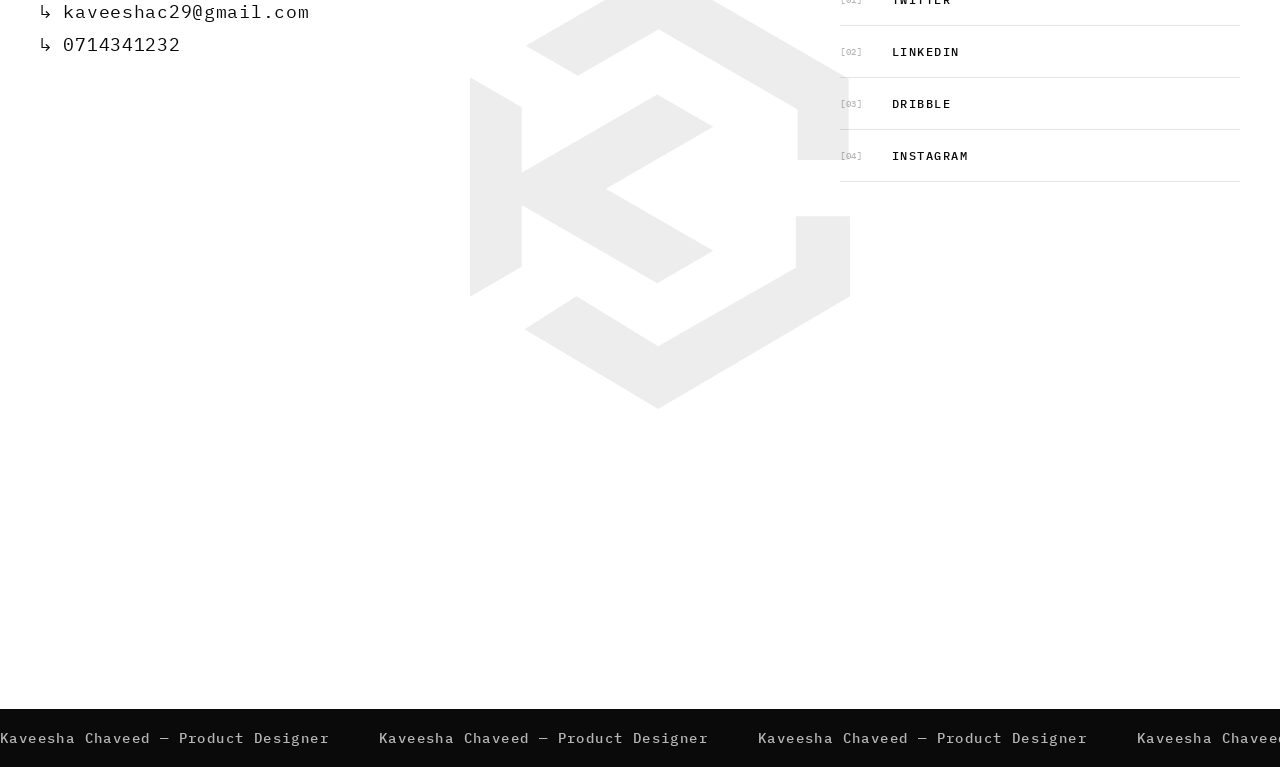
==== commit 60e5813a: "vfgvbh" ====
--- a/index.html
+++ b/index.html
@@ -1533,6 +1533,9 @@
     .work-scroll-track {
       display: none;
     }
+    #work {
+      display: none;
+    }
     .work-mobile-list {
       display: grid;
       gap: 0;
@@ -1572,28 +1575,7 @@
       display: none;
     }
     .chatbot-shell {
-      right: 16px;
-      bottom: 16px;
-      left: 16px;
-      align-items: stretch;
-    }
-    .chatbot-panel {
-      width: 100%;
-    }
-    .chatbot-toggle {
-      justify-content: center;
-      width: 100%;
-      padding: 14px 16px;
-    }
-    .chatbot-actions {
-      flex-direction: column;
-      align-items: stretch;
-    }
-    .chatbot-note {
-      order: 2;
-    }
-    .chatbot-send {
-      width: 100%;
+      display: none;
     }
   }
 
@@ -2268,6 +2250,7 @@
   const chatbotSend = document.getElementById('chatbotSend');
   const workSection = document.getElementById('work');
   const workMobileList = document.querySelector('.work-mobile-list');
+  const workMobileCards = document.querySelectorAll('.work-mobile-card');
   let chatbotTouchGuardActive = false;
 
   const chatbotKnowledge = [
@@ -2595,6 +2578,25 @@
     link.addEventListener('click', handleWorkProjectNavigation);
   });
 
+  if (isTouchDevice && workMobileCards.length) {
+    const handleMobileWorkCardNavigation = (event) => {
+      const card = event.currentTarget;
+      const href = card.getAttribute('href');
+      if (!href) return;
+
+      if (event.cancelable) {
+        event.preventDefault();
+      }
+
+      window.location.href = href;
+    };
+
+    workMobileCards.forEach((card) => {
+      card.addEventListener('click', handleMobileWorkCardNavigation);
+      card.addEventListener('touchend', handleMobileWorkCardNavigation, { passive: false });
+    });
+  }
+
   const workCardWrap = document.getElementById('workCardWrap');
 
   if (workCardWrap && isTouchDevice) {
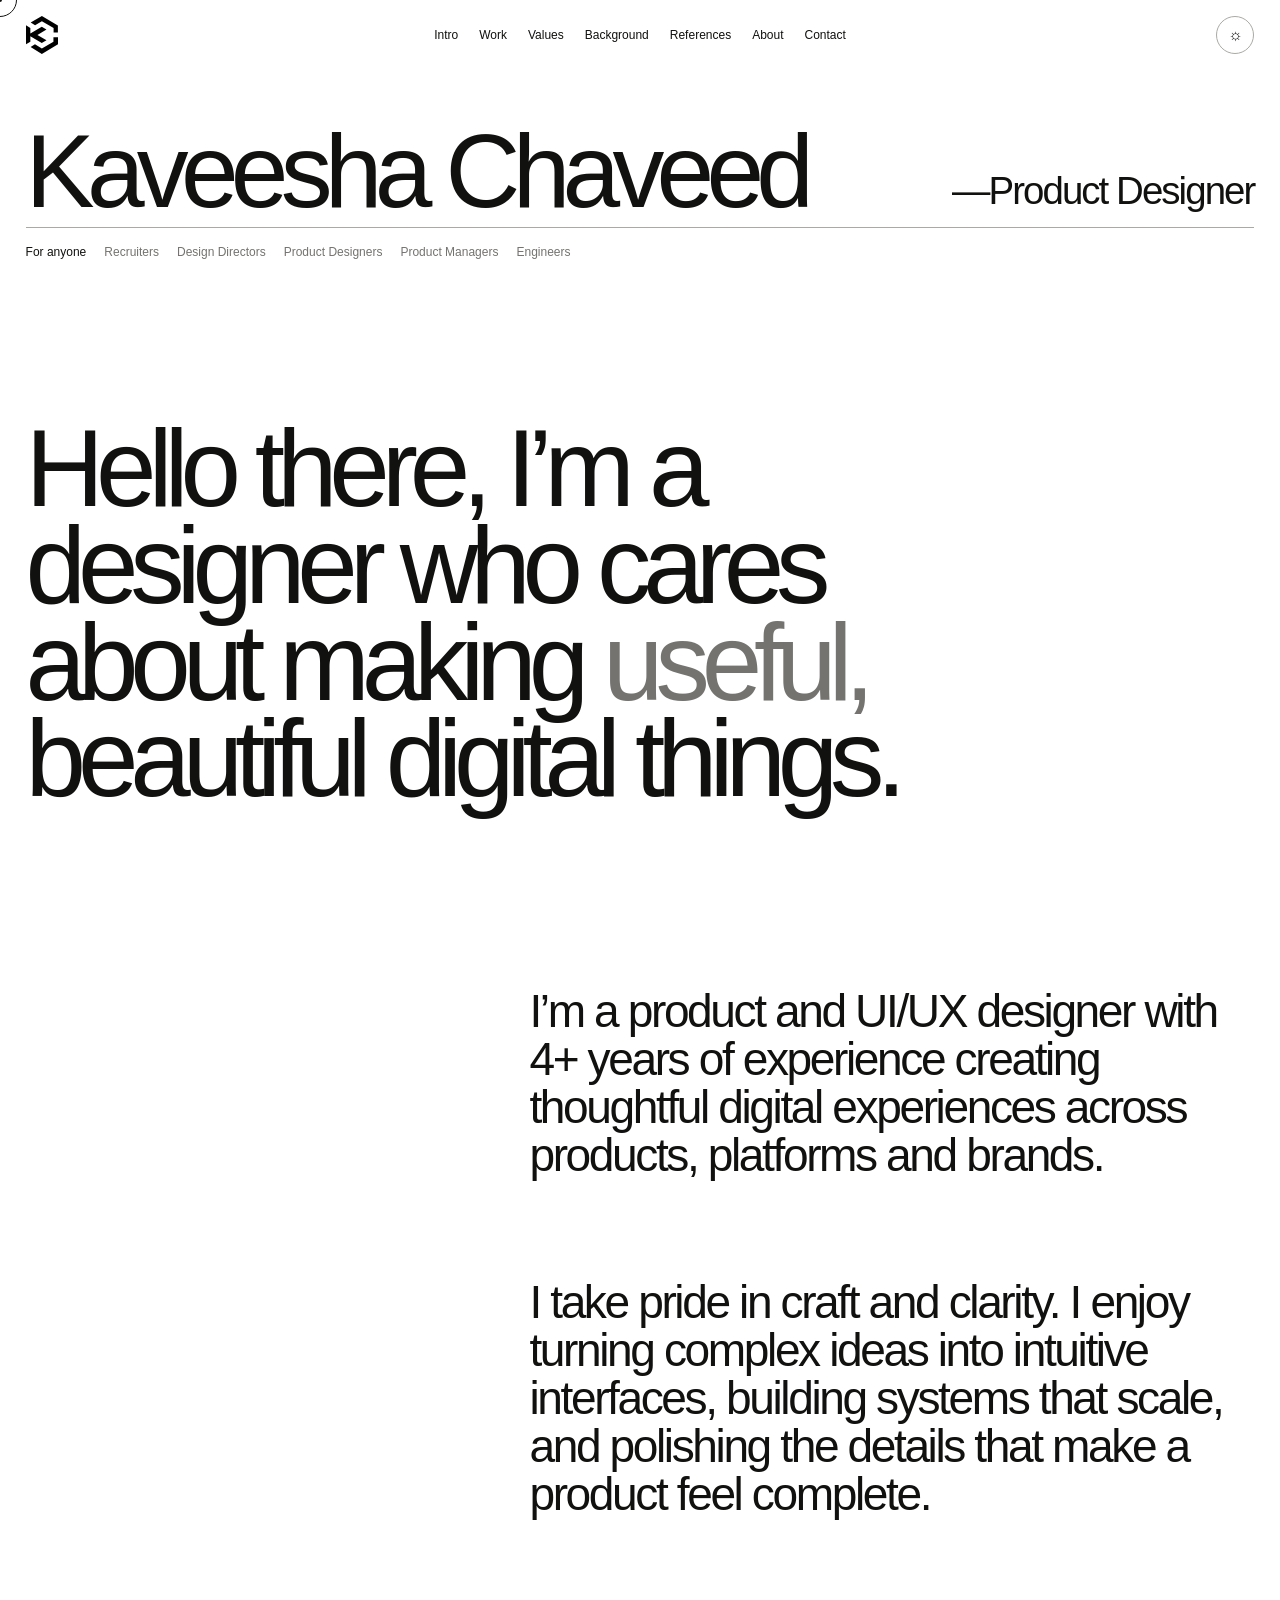
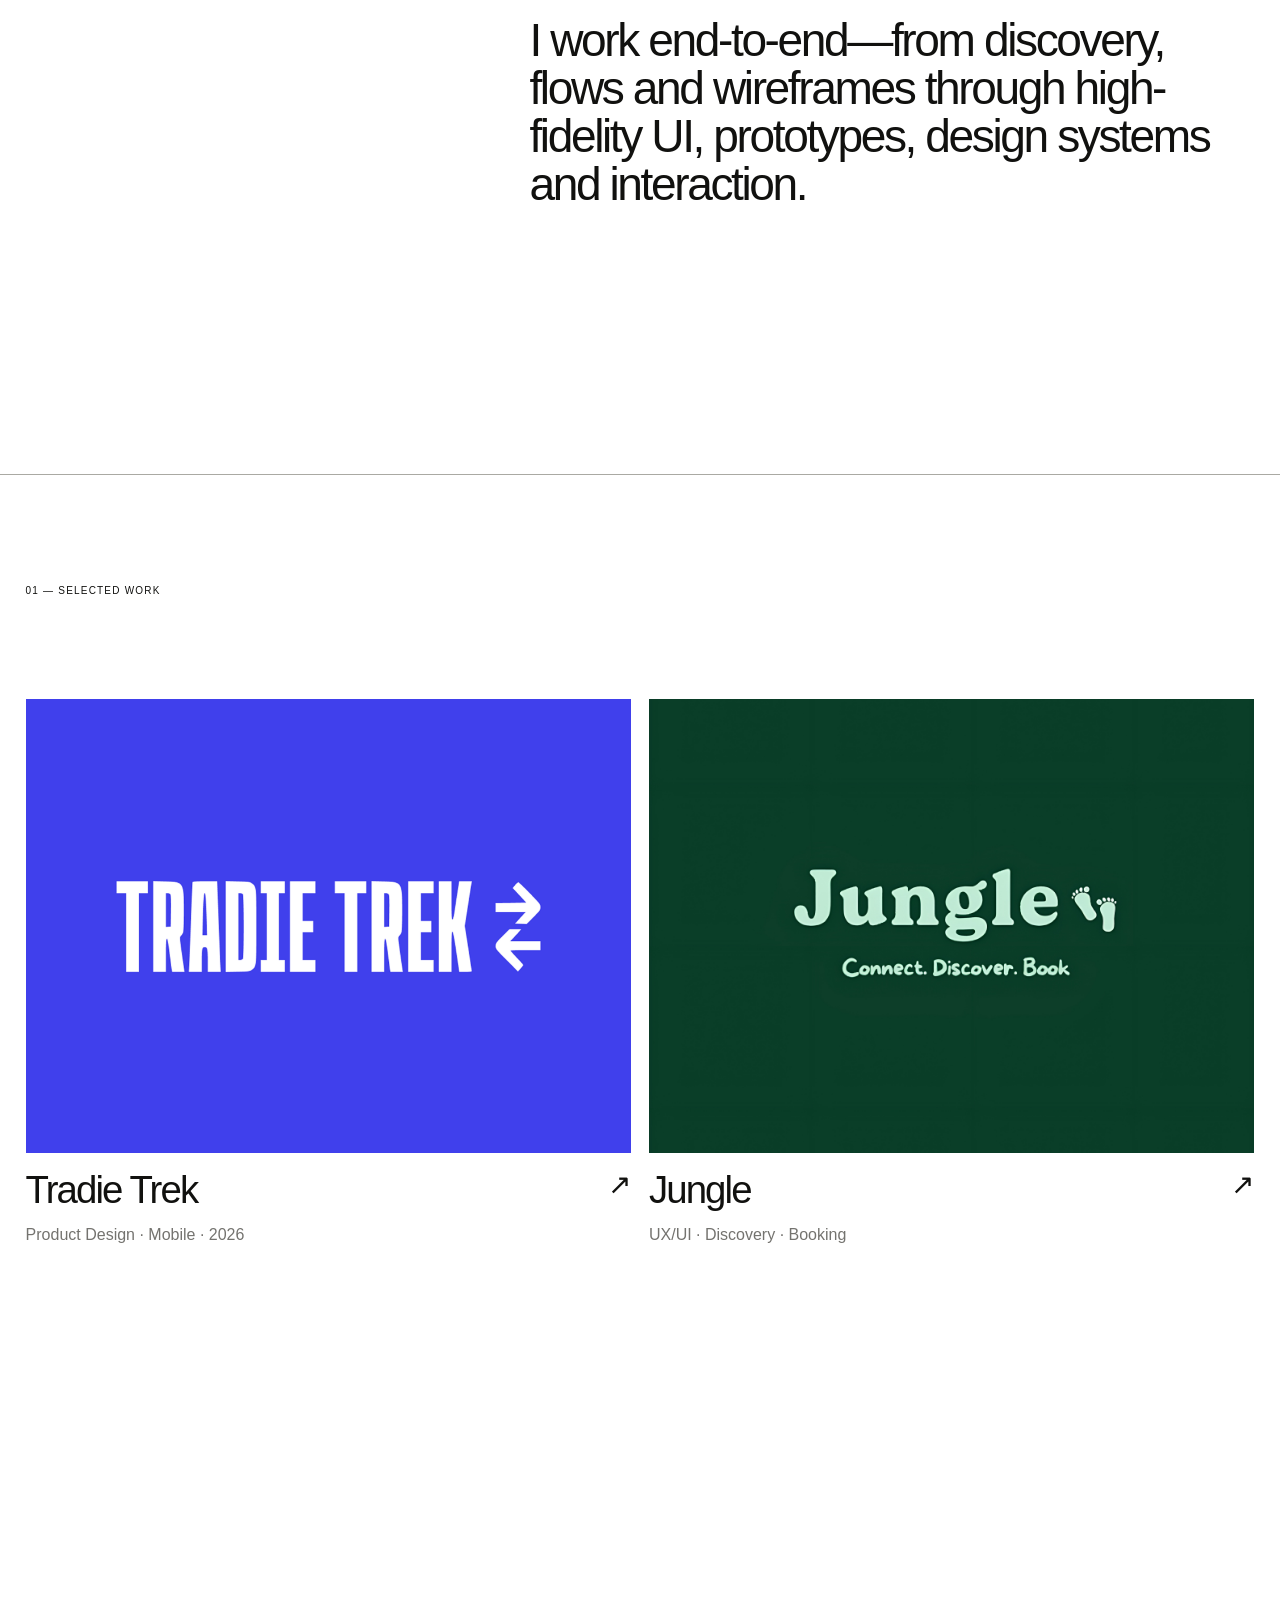
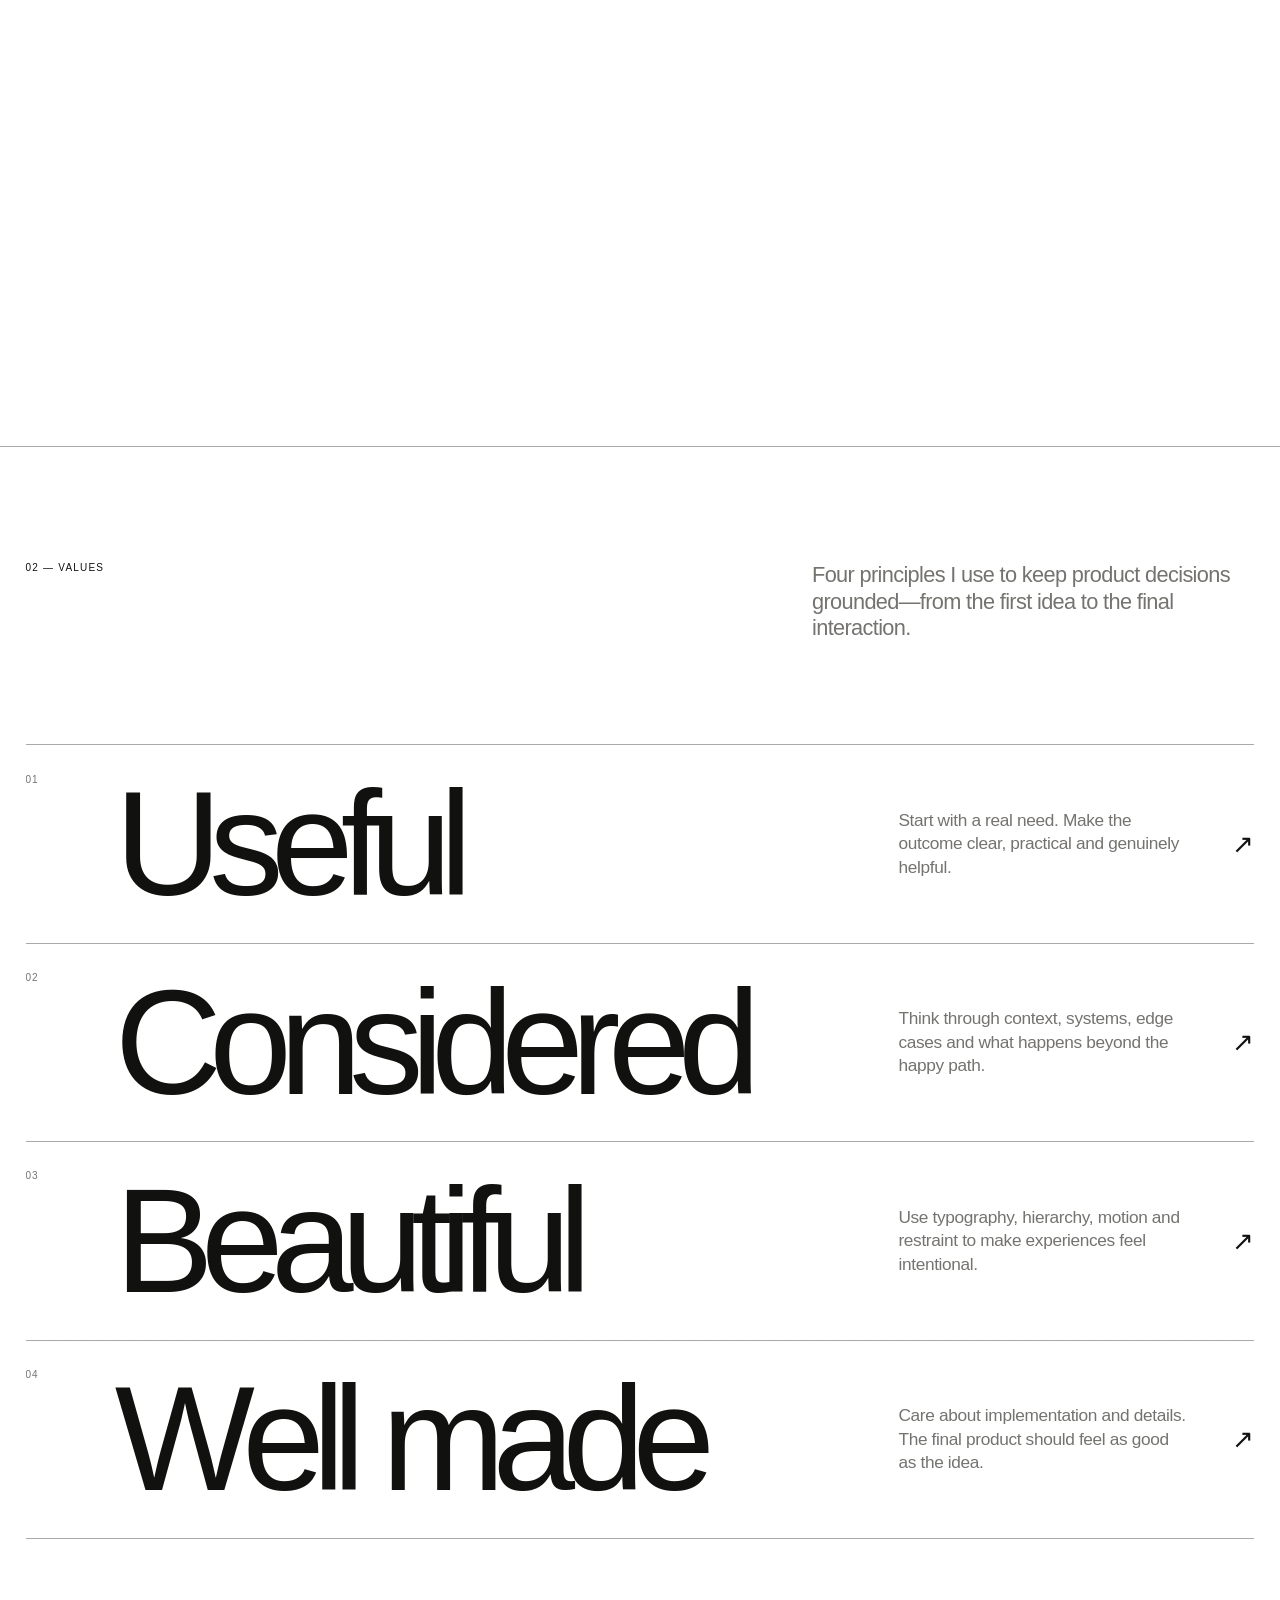
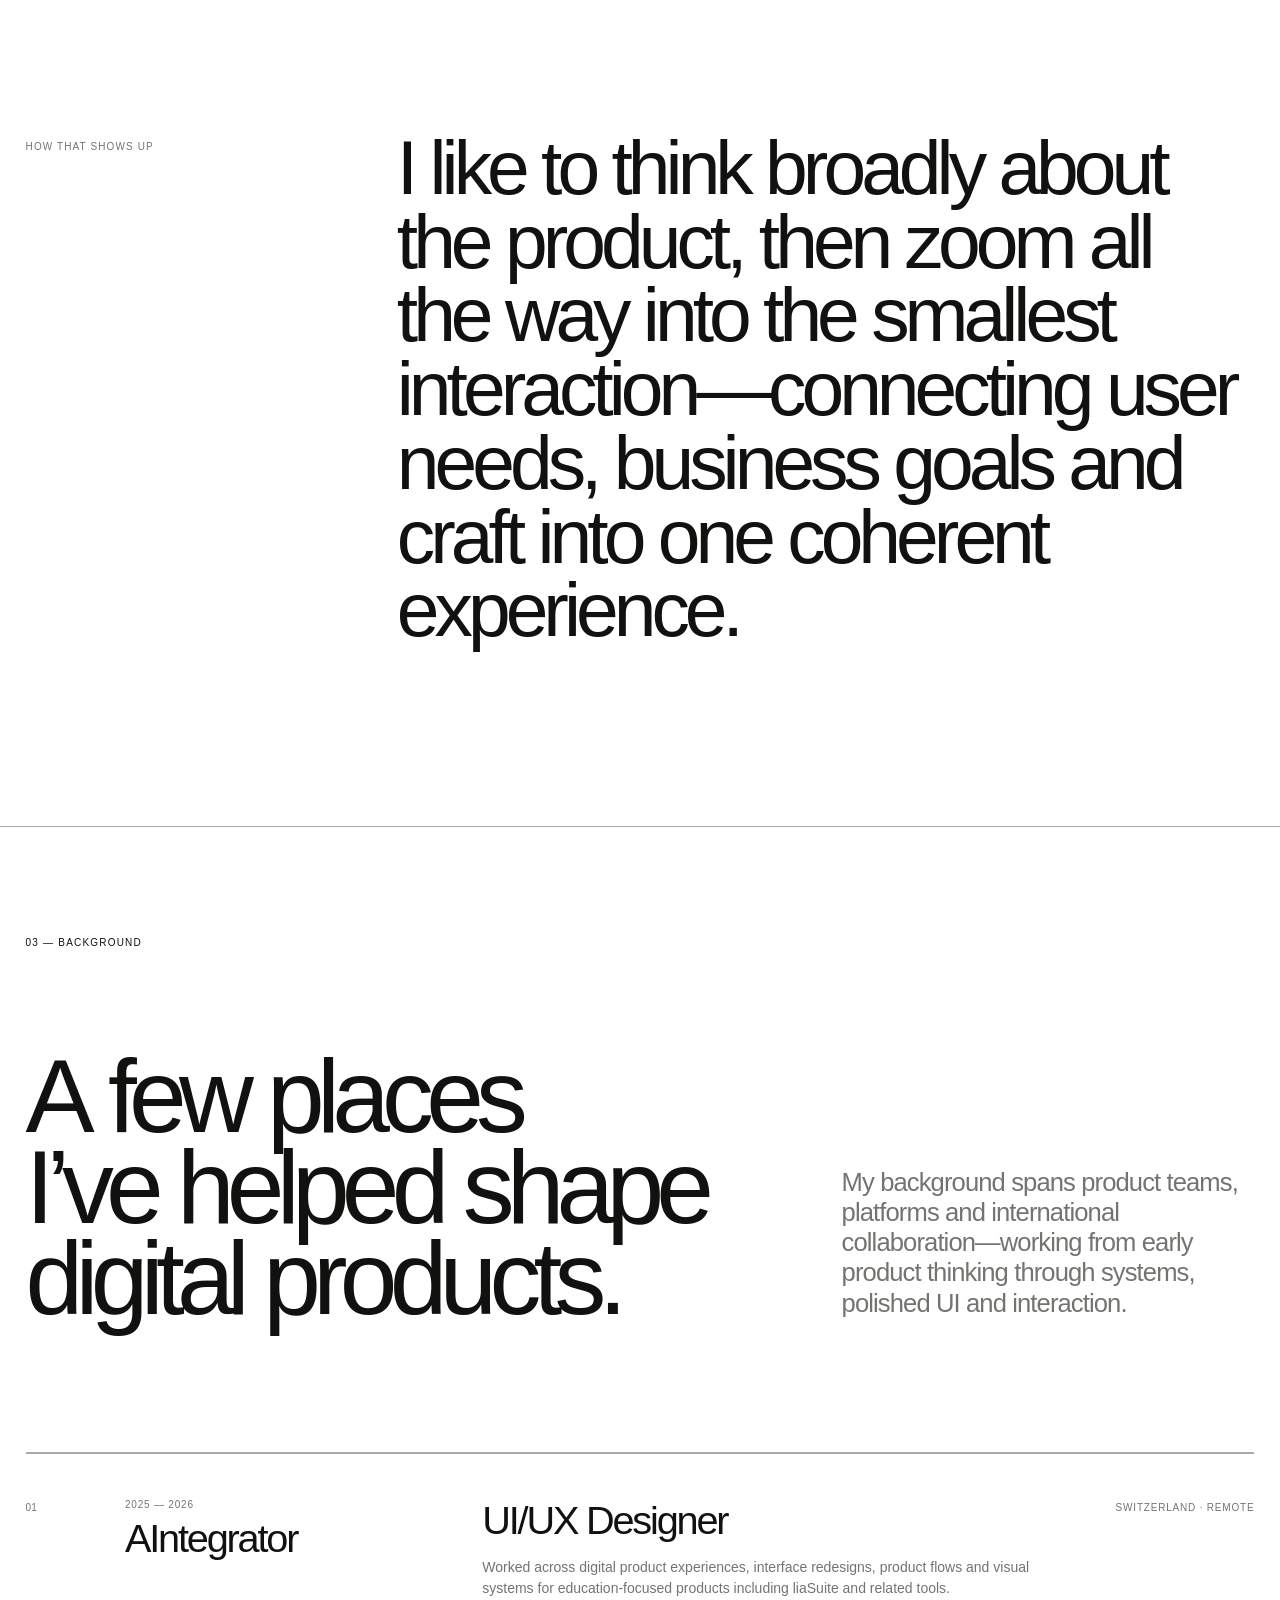
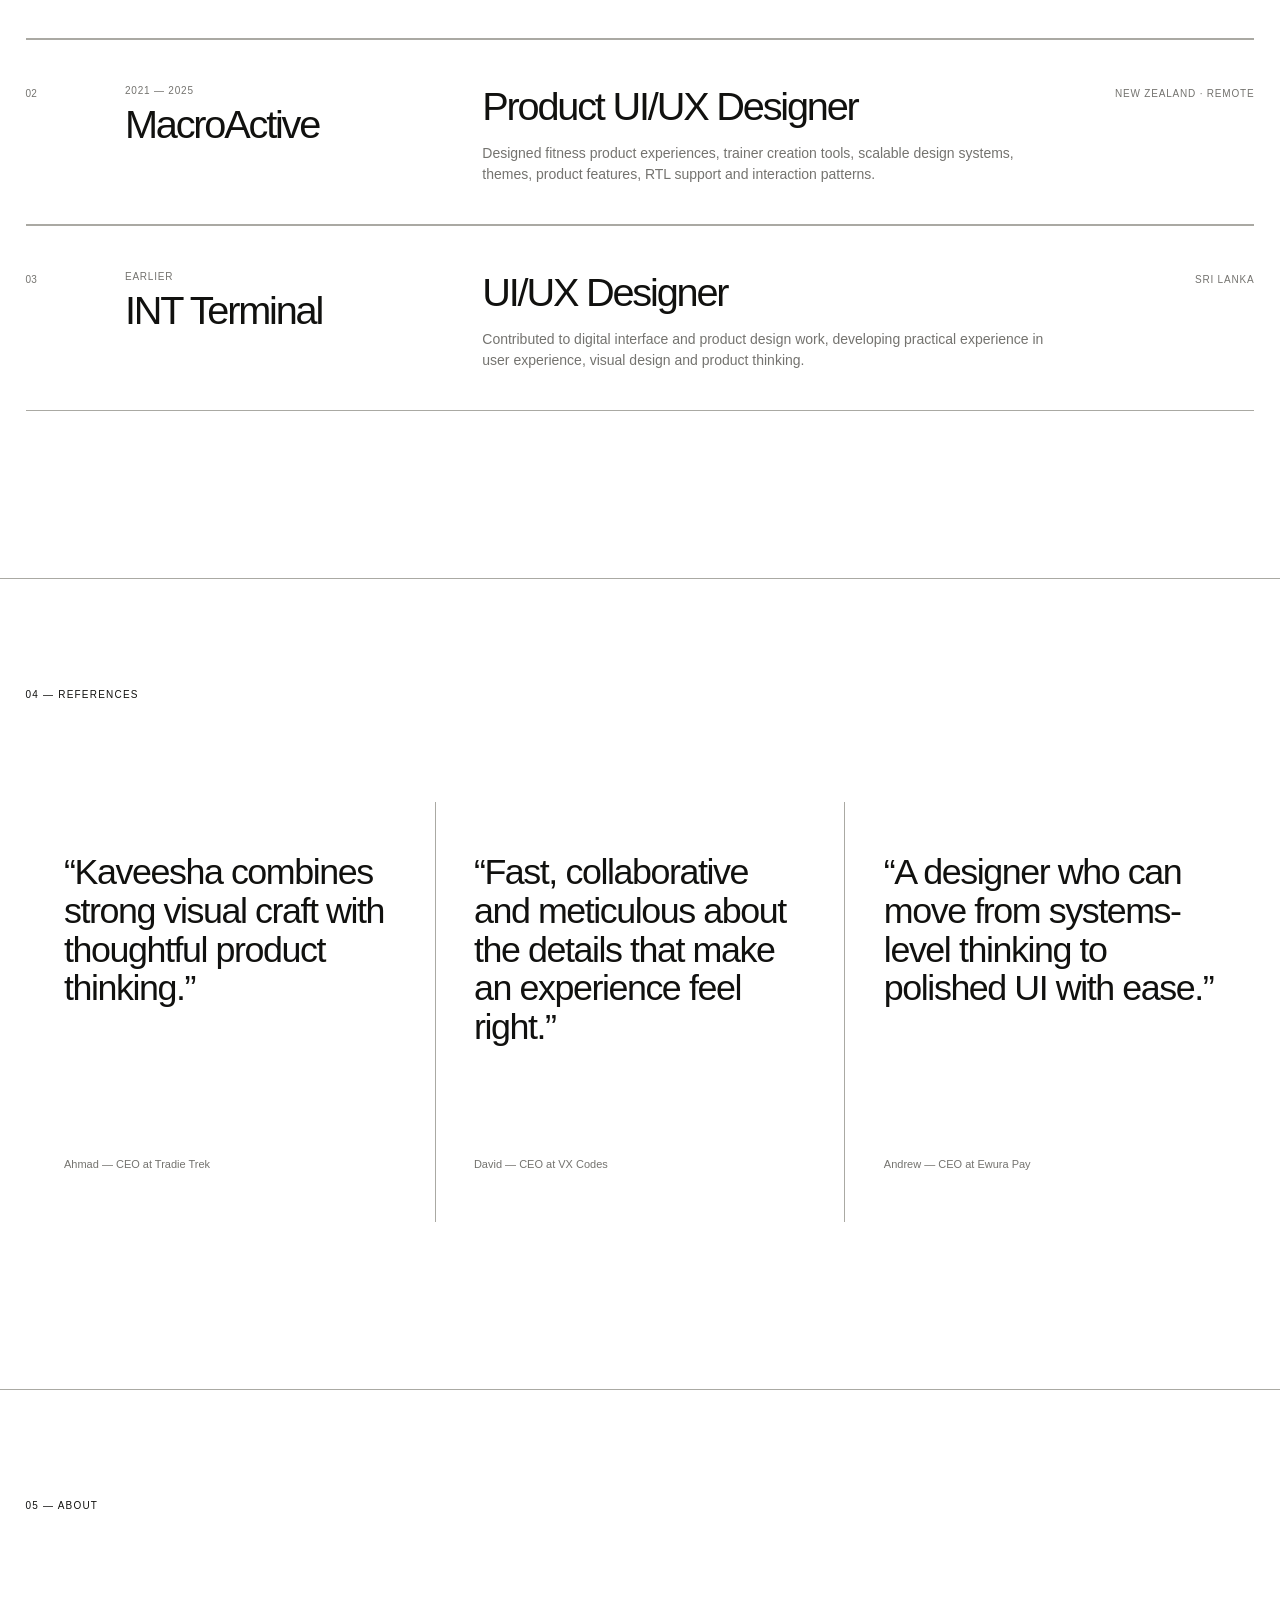
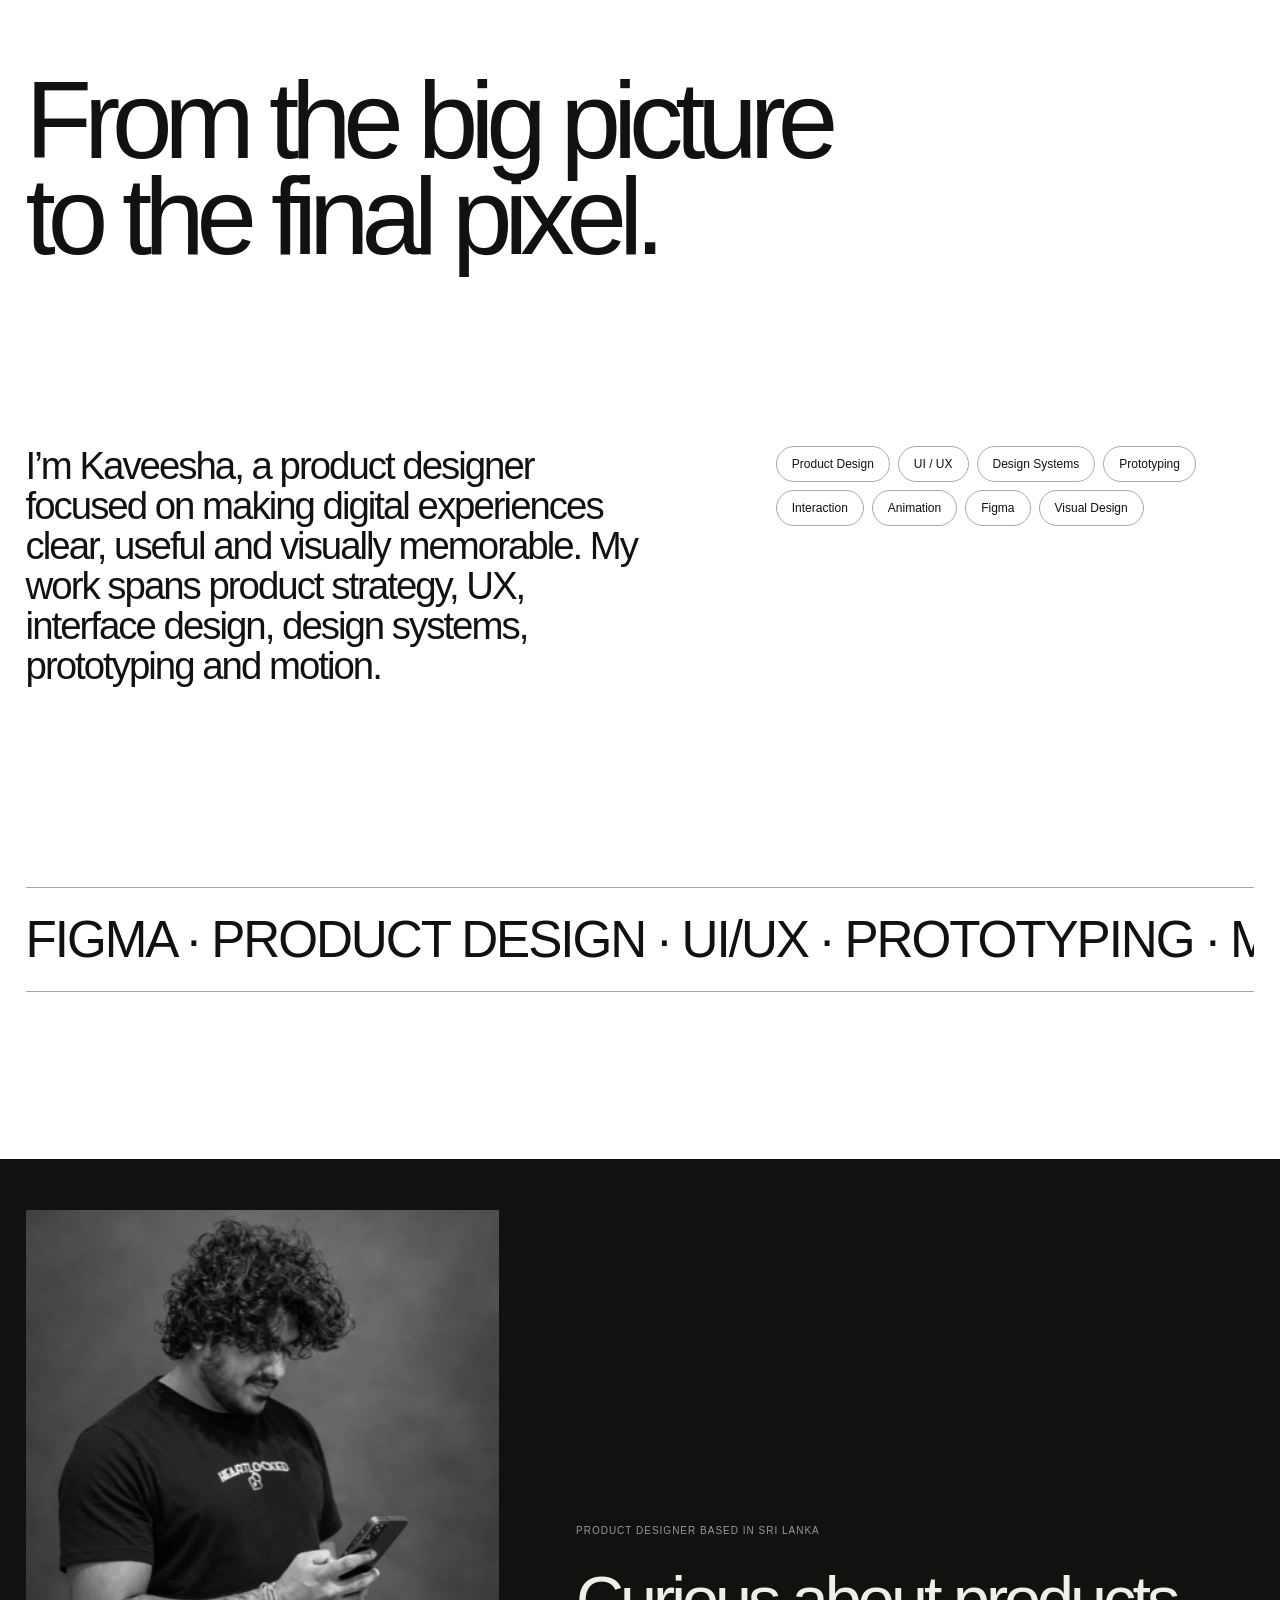
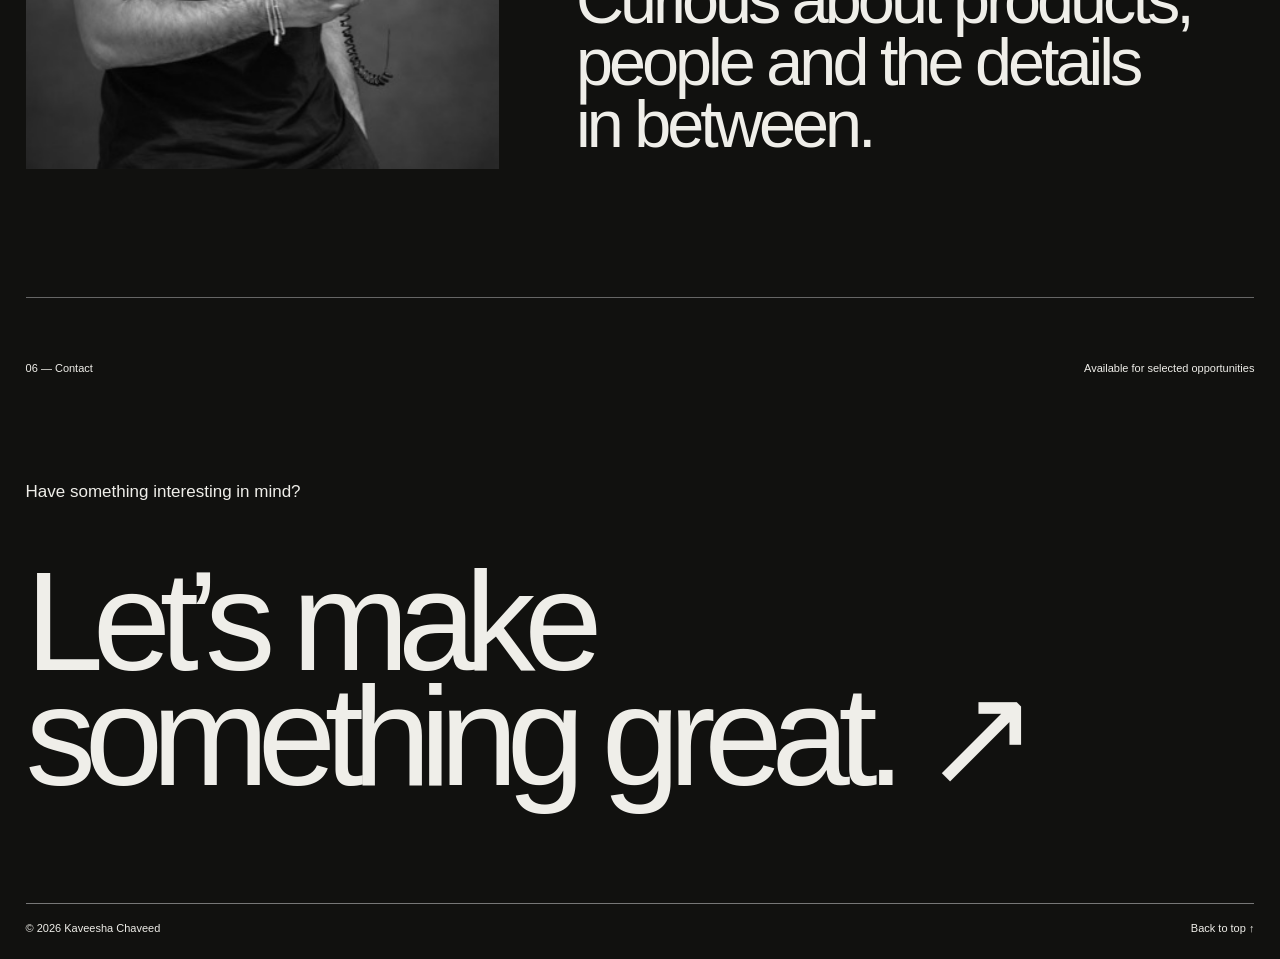
==== commit 384279f4: "Replace old website with new portfolio" ====
--- a/index.html
+++ b/index.html
@@ -1,2607 +1,108 @@
-<!DOCTYPE html>
-<html lang="en">
-<head>
-<link rel="icon" type="image/svg+xml" href="Images/faveicon-dark.svg" media="(prefers-color-scheme: light)">
-<link rel="icon" type="image/svg+xml" href="Images/faveicon-light.svg" media="(prefers-color-scheme: dark)">
-<link rel="icon" type="image/svg+xml" href="Images/faveicon-dark.svg">
-<meta charset="UTF-8">
-<meta name="viewport" content="width=device-width, initial-scale=1.0">
+<!doctype html><html lang="en" data-theme="light"><head>
+<meta charset="utf-8"><meta name="viewport" content="width=device-width,initial-scale=1">
 <title>Kaveesha Chaveed — Product Designer</title>
-<link rel="preconnect" href="https://fonts.googleapis.com">
-<link rel="preconnect" href="https://fonts.gstatic.com" crossorigin>
-<link href="https://fonts.googleapis.com/css2?family=Space+Mono:ital,wght@0,400;0,700;1,400&family=Playfair+Display:ital,wght@0,700;0,900;1,700&family=DM+Serif+Display:ital@0;1&family=IBM+Plex+Mono:wght@300;400;500&display=swap" rel="stylesheet">
-<style>
-  *, *::before, *::after { margin: 0; padding: 0; box-sizing: border-box; }
+<meta name="description" content="Portfolio of Kaveesha Chaveed, Product and UI/UX Designer.">
+<link rel="stylesheet" href="style.css"></head><body>
+<div id="loader">
+  <div class="loader-center">
+    <div class="loader-logo-wrap">
+      <img class="loader-logo-base" src="Logo.svg" alt="KC">
+      <div class="loader-logo-fill"><img src="Logo.svg" alt=""></div>
+    </div>
+  </div>
+  <div class="loader-progress"><div class="loader-progress-fill"></div></div>
+</div>
+<div class="cursor"></div><div class="cursor-dot"></div>
+<header class="topbar">
+<a class="logo-mark" href="#intro" aria-label="Kaveesha Chaveed home"><img src="Logo.svg" alt="KC logo"></a>
+<nav><a href="#intro">Intro</a><a href="#work">Work</a><a href="#values">Values</a><a href="#background">Background</a><a href="#references">References</a><a href="#about">About</a><a href="#contact">Contact</a></nav>
+<div class="actions"><button id="theme" aria-label="Toggle theme"><span class="sun">☼</span><span class="moon">●</span></button><button id="menu">Menu</button></div>
+</header>
+<div class="mobile-nav"><a href="#intro">Intro</a><a href="#work">Work</a><a href="#values">Values</a><a href="#background">Background</a><a href="#references">References</a><a href="#about">About</a><a href="#contact">Contact</a></div>
 
-  :root {
-    --black: #0a0a0a;
-    --dark: #111111;
-    --dark-navy: #0d1117;
-    --cream: #f0ead6;
-    --gold: #967425;
-    --white: #ffffff;
-    --grey: #888880;
-    --mono: 'IBM Plex Mono', monospace;
-    --serif: 'DM Serif Display', serif;
-    --playfair: 'Playfair Display', serif;
-  }
+<main>
+<section id="intro" class="hero">
+<div class="name-row"><h1 class="split">Kaveesha Chaveed</h1><h2>—Product Designer</h2></div>
+<div class="persona" data-reveal><button class="active" data-persona="anyone">For anyone</button><button data-persona="recruiter">Recruiters</button><button data-persona="director">Design Directors</button><button data-persona="designer">Product Designers</button><button data-persona="pm">Product Managers</button><button data-persona="engineer">Engineers</button></div>
+<h3 id="hero-copy" class="mega split">Hello there, I’m a<br>designer who cares<br>about making <i>useful,</i><br>beautiful digital things.</h3>
+<div class="manifesto">
+<p data-reveal>I’m a product and UI/UX designer with 4+ years of experience creating thoughtful digital experiences across products, platforms and brands.</p>
+<p data-reveal>I take pride in craft and clarity. I enjoy turning complex ideas into intuitive interfaces, building systems that scale, and polishing the details that make a product feel complete.</p>
+<p data-reveal>I work end-to-end—from discovery, flows and wireframes through high-fidelity UI, prototypes, design systems and interaction.</p>
+</div></section>
 
-  html { scroll-behavior: smooth; }
+<section id="work" class="section work"><div class="eyebrow">01 — Selected work</div>
+<div class="work-grid">
+<a class="case large" href="tradie-trek.html" data-reveal><div class="case-img img1"><img src="TRADIE_TEK.png" alt="Tradie Trek project cover"><span class="view-label">View project ↗</span></div><div class="case-meta"><h3>Tradie Trek</h3><p>Product Design · Mobile · 2026</p><b>↗</b></div></a>
+<a class="case" href="jungle.html" data-reveal><div class="case-img img2"><img src="upscaled_JUNGLE (1).png" alt="Jungle project cover"><span class="view-label">View project ↗</span></div><div class="case-meta"><h3>Jungle</h3><p>UX/UI · Discovery · Booking</p><b>↗</b></div></a>
+<a class="case" href="ewura-pay.html" data-reveal><div class="case-img img3"><img src="Coverrr.png" alt="Ewura Pay project cover"><span class="view-label">View project ↗</span></div><div class="case-meta"><h3>Ewura Pay</h3><p>Fintech · Mobile Product</p><b>↗</b></div></a>
+<a class="case large"  data-reveal><div class="case-img img4"><img src="Playm.png" alt="PlayMade project cover"><span class="view-label">Coming Soon! ↗</span></div><div class="case-meta"><h3>PlayMade</h3><p>Product Design · Platform</p><b>↗</b></div></a>
+</div></section>
 
-  body {
-    font-family: var(--mono);
-    background: var(--white);
-    color: var(--black);
-    overflow-x: hidden;
-  }
-
-  a,
-  button {
-    touch-action: manipulation;
-  }
-
-  /* NAV */
-  nav {
-    position: fixed;
-    top: 0; left: 0;
-    width: 100%;
-    padding: 28px 40px;
-    display: flex;
-    align-items: flex-start;
-    justify-content: space-between;
-    z-index: 100;
-    mix-blend-mode: normal;
-  }
-
-  .nav-links {
-    display: flex;
-    flex-direction: column;
-    gap: 10px;
-  }
-
-  .nav-left {
-    display: flex;
-    flex-direction: column;
-    gap: 10px;
-  }
-
-  .nav-link {
-    font-family: var(--mono);
-    font-size: 11px;
-    letter-spacing: 0.08em;
-    text-decoration: none;
-    color: inherit;
-    display: flex;
-    align-items: center;
-    gap: 8px;
-    transition: opacity 0.3s, color 0.3s;
-    position: relative;
-  }
-
-  .nav-link:hover { 
-    color: var(--gold);
-  }
-
-  .nav-num {
-    font-size: 9px;
-    opacity: 0.5;
-    transition: opacity 0.3s, color 0.3s;
-  }
-
-  .nav-link:hover .nav-num,
-  .nav-link.active .nav-num {
-    opacity: 1;
-  }
-
-  .nav-link.active {
-    color: inherit;
-  }
-
-  .nav-pill {
-    display: inline-flex;
-    align-items: center;
-    justify-content: center;
-    background: var(--gold);
-    color: #fff;
-    border-radius: 20px;
-    padding: 4px 10px 4px 6px;
-    font-size: 9px;
-    letter-spacing: 0.08em;
-    gap: 6px;
-    transition: all 0.3s;
-  }
-
-  .nav-center {
-    text-align: center;
-    font-size: 11px;
-    letter-spacing: 0.1em;
-  }
-
-  .nav-name {
-    font-weight: 500;
-    display: block;
-    margin-bottom: 4px;
-  }
-
-  .nav-title {
-    opacity: 0.4;
-    font-size: 10px;
-  }
-
-  .nav-right {
-    text-align: right;
-    font-size: 11px;
-    letter-spacing: 0.08em;
-  }
-
-  .nav-toggle {
-    display: none;
-    width: 44px;
-    height: 44px;
-    border: 0;
-    background: transparent;
-    color: inherit;
-    padding: 0;
-    align-items: center;
-    justify-content: center;
-  }
-
-  .nav-toggle-lines {
-    width: 22px;
-    height: 14px;
-    display: flex;
-    flex-direction: column;
-    justify-content: space-between;
-  }
-
-  .nav-toggle-lines span {
-    display: block;
-    height: 1.5px;
-    background: currentColor;
-    transform-origin: center;
-    transition: transform 0.25s ease, opacity 0.25s ease;
-  }
-
-  nav.mobile-menu-open .nav-toggle-lines span:nth-child(1) {
-    transform: translateY(6px) rotate(45deg);
-  }
-
-  nav.mobile-menu-open .nav-toggle-lines span:nth-child(2) {
-    opacity: 0;
-  }
-
-  nav.mobile-menu-open .nav-toggle-lines span:nth-child(3) {
-    transform: translateY(-6px) rotate(-45deg);
-  }
-
-  .nav-time {
-    display: block;
-    font-weight: 500;
-    margin-bottom: 4px;
-  }
-
-  .nav-loc {
-    opacity: 0.4;
-    font-size: 10px;
-  }
-
-  /* ===== HERO SECTION ===== */
-  #hero {
-    height: 100vh;
-    background: var(--white);
-    position: relative;
-    overflow: hidden;
-  }
-
-  .hero-logo-wrap {
-    position: absolute;
-    top: 50%;
-    left: 50%;
-    width: 380px;
-    height: 441px;
-    opacity: 0;
-    transform: translate(-50%, -50%) scale(0.9);
-    animation: heroLogoIn 1.4s cubic-bezier(0.23, 1, 0.32, 1) 0.3s forwards;
-    perspective: 800px;
-  }
-
-  @keyframes heroLogoIn {
-    to {
-      opacity: 1;
-      transform: translate(-50%, -50%) scale(1);
-    }
-  }
-
-  @keyframes fadeInLogo {
-    to { opacity: 1; }
-  }
-
-  /* 3D rotation stage */
-  .logo-3d-stage {
-    width: 100%;
-    height: 100%;
-    transform-style: preserve-3d;
-    animation: logo3dSpin 16s linear infinite;
-  }
-
-  @keyframes logo3dSpin {
-    0%   { transform: rotateY(0deg)   rotateX(10deg); }
-    25%  { transform: rotateY(90deg)  rotateX(3deg);  }
-    50%  { transform: rotateY(180deg) rotateX(10deg); }
-    75%  { transform: rotateY(270deg) rotateX(3deg);  }
-    100% { transform: rotateY(360deg) rotateX(10deg); }
-  }
-
-  .hero-logo svg {
-    width: 100%;
-    height: auto;
-  }
-
-  /* Hero bottom row: pinned to bottom of section, same 40px side padding as nav */
-  .hero-bottom {
-    position: absolute;
-    bottom: 40px;
-    left: 40px;
-    right: 40px;
-    display: flex;
-    align-items: flex-end;
-    justify-content: space-between;
-    opacity: 0;
-    animation: fadeUp 1s ease 0.8s forwards;
-  }
-
-  @keyframes fadeUp {
-    from { opacity: 0; transform: translateY(20px); }
-    to { opacity: 1; transform: translateY(0); }
-  }
-
-  .hero-tagline {
-    font-family: var(--mono);
-    font-size: 13px;
-    line-height: 1.7;
-    letter-spacing: 0.04em;
-    max-width: 380px;
-  }
-
-  .hero-scroll {
-    font-size: 10px;
-    letter-spacing: 0.12em;
-    opacity: 0.5;
-    margin-top: 16px;
-  }
-
-  .hero-projects {
-    display: flex;
-    gap: 16px;
-    align-items: flex-end;
-  }
-
-  .hero-proj-item {
-    display: flex;
-    flex-direction: column;
-    gap: 8px;
-    align-items: center;
-  }
-
-  .hero-proj-num {
-    font-size: 10px;
-    letter-spacing: 0.1em;
-    opacity: 0.5;
-    align-self: flex-start;
-  }
-
-  .hero-proj-thumb {
-    width: 80px;
-    height: 80px;
-    border-radius: 6px;
-    overflow: hidden;
-    transition: transform 0.4s ease;
-  }
-
-  .hero-proj-thumb:hover { transform: scale(1.05); }
-
-  .proj-tradie { background: #3a3aff; display: flex; align-items: center; justify-content: center; }
-  .proj-jungle { background: #1a5c30; display: flex; align-items: center; justify-content: center; }
-  .proj-ewura { background: #1a2b7c; display: flex; align-items: center; justify-content: center; }
-  .proj-playmade { background: #3d0a14; display: flex; align-items: center; justify-content: center; }
-
-  .thumb-label {
-    font-family: var(--mono);
-    font-size: 7px;
-    letter-spacing: 0.06em;
-    color: #fff;
-    text-align: center;
-    padding: 4px;
-    font-weight: 700;
-    line-height: 1.2;
-  }
-
-  /* ===== INFO SECTION — one black block ===== */
-  #info {
-    background: var(--black);
-    position: relative;
-  }
-
-  /* About panel padding to push content down from nav */
-  .about-panel {
-    position: sticky;
-    top: 0;
-    height: 100vh;
-    display: flex;
-    align-items: center;
-    justify-content: center;
-    overflow: hidden;
-    z-index: 1;
-  }
-
-  .about-title-wrap {
-    position: relative;
-    width: 100%;
-    display: flex;
-    align-items: center;
-    justify-content: center;
-    will-change: opacity;
-    padding-top: 60px;
-  }
-
-  .about-title {
-    font-family: var(--playfair);
-    font-size: clamp(120px, 18vw, 260px);
-    font-weight: 900;
-    color: #F7DAB0;
-    letter-spacing: -0.02em;
-    line-height: 0.85;
-    user-select: none;
-    position: relative;
-    z-index: 1;
-  }
-
-  .about-photos {
-    position: absolute;
-    inset: 0;
-    pointer-events: none;
-    z-index: 2;
-  }
-
-  .about-photo {
-    position: absolute;
-    overflow: hidden;
-    filter: grayscale(100%);
-    will-change: transform;
-  }
-
-  /* Moto — top-left, above the AB letters, bottom edge at text midline */
-  .about-photo-1 {
-    width: 215px;
-    height: 240px;
-    top: 50%;
-    left: 19%;
-    transform: translateY(-100%);  /* bottom of image sits at 50% (text center) */
-    margin-top: -38px;             /* nudge up slightly above text */
-  }
-
-  /* Portrait — center, straddles the full ABOUT text */
-  .about-photo-2 {
-    width: 354px;
-    height: 440px;
-    top: 50%;
-    left: 50%;
-    transform: translate(-50%, -50%);
-  }
-
-  /* Dog — right side, top at text midline, extends downward */
-  .about-photo-3 {
-    width: 175px;
-    height: 195px;
-    top: 50%;
-    right: 7%;
-    transform: translateY(-30%);  /* mostly below the text center line */
-  }
-
-  .about-photo img {
-    width: 100%; height: 100%;
-    object-fit: cover;
-    object-position: center top;
-    display: block;
-  }
-
-  /* Skills panel — NO solid bg override, same black from #info shows through */
-  .skills-panel {
-    position: relative;
-    z-index: 2;
-    background: transparent;
-    padding: 100px 40px 100px;
-  }
-
-  /* Ghost ABOUT watermark behind skills list */
-  .skills-bg-text {
-    position: absolute;
-    top: 50%;
-    left: 50%;
-    transform: translate(-50%, -50%);
-    font-family: var(--playfair);
-    font-size: clamp(100px, 18vw, 260px);
-    font-weight: 900;
-    color: rgba(255,255,255,0.05);
-    pointer-events: none;
-    white-space: nowrap;
-    letter-spacing: -0.02em;
-    user-select: none;
-  }
-
-  .skills-list { position: relative; z-index: 1; }
-
-  .skill-item {
-    display: grid;
-    grid-template-columns: 70px 1fr 1fr;
-    align-items: start;
-    padding: 28px 0;
-    border-top: 1px solid rgba(255,255,255,0.1);
-    opacity: 0;
-    transform: translateY(16px);
-    transition: opacity 0.5s ease, transform 0.5s ease;
-  }
-  .skill-item:last-child { border-bottom: 1px solid rgba(255,255,255,0.1); }
-  .skill-item.visible { opacity: 1; transform: translateY(0); }
-  .skill-item:nth-child(1) { transition-delay: 0s; }
-  .skill-item:nth-child(2) { transition-delay: 0.08s; }
-  .skill-item:nth-child(3) { transition-delay: 0.16s; }
-  .skill-item:nth-child(4) { transition-delay: 0.24s; }
-
-  .skill-num {
-    font-family: var(--mono);
-    font-size: 10px;
-    letter-spacing: 0.1em;
-    color: rgba(255,255,255,0.3);
-    padding-top: 4px;
-  }
-
-  /* Skill title */
-  .skill-title {
-    font-family: var(--mono);
-    font-size: clamp(18px, 2vw, 26px);
-    font-weight: 500;
-    font-style: normal;
-    color: var(--white);
-    letter-spacing: -0.02em;
-    line-height: 1.2;
-  }
-
-  .skill-title .optional {
-    font-family: var(--mono);
-    font-size: 11px;
-    font-style: normal;
-    font-weight: 500;
-    opacity: 0.4;
-    margin-left: 8px;
-  }
-
-  .skill-desc {
-    font-family: var(--mono);
-    font-size: 11px;
-    line-height: 1.85;
-    color: rgba(255,255,255,0.4);
-    letter-spacing: 0.02em;
-    max-width: 460px;
-  }
-
-  /* ===== WORK SECTION — fixed viewport, scroll-driven ===== */
-  #work {
-    position: relative;
-  }
-
-  .work-mobile-list {
-    display: none;
-    position: relative;
-    z-index: 20;
-    pointer-events: auto;
-  }
-
-  .work-mobile-card {
-    display: block;
-    position: relative;
-    z-index: 1;
-    pointer-events: auto;
-    -webkit-tap-highlight-color: rgba(255,255,255,0.12);
-    touch-action: manipulation;
-    text-decoration: none;
-    color: var(--white);
-    border: 0;
-    border-radius: 24px;
-    padding: 0;
-    background: transparent;
-    box-shadow: none;
-    backdrop-filter: none;
-    overflow: hidden;
-  }
-
-  .work-mobile-card + .work-mobile-card {
-    margin-top: 22px;
-  }
-
-  .work-mobile-visual {
-    width: 100%;
-    aspect-ratio: 1 / 1.02;
-    min-height: 0;
-    border-radius: 24px;
-    overflow: hidden;
-    display: flex;
-    align-items: center;
-    justify-content: center;
-    position: relative;
-    margin-bottom: 14px;
-    pointer-events: none;
-  }
-
-  .work-mobile-meta {
-    display: flex;
-    flex-direction: column;
-    justify-content: flex-start;
-    gap: 10px;
-    min-width: 0;
-    padding: 0 4px 2px;
-  }
-
-  .work-mobile-num {
-    font-size: 10px;
-    letter-spacing: 0.14em;
-    color: rgba(255,255,255,0.4);
-  }
-
-  .work-mobile-title {
-    font-family: var(--mono);
-    font-size: clamp(26px, 7.6vw, 36px);
-    letter-spacing: -0.02em;
-    line-height: 0.98;
-  }
-
-  .work-mobile-tags {
-    display: flex;
-    flex-direction: column;
-    gap: 6px;
-  }
-
-  .work-mobile-tag {
-    font-size: 10px;
-    letter-spacing: 0.12em;
-    color: rgba(255,255,255,0.45);
-  }
-
-  .work-mobile-cta {
-    font-size: 11px;
-    letter-spacing: 0.1em;
-    color: rgba(255,255,255,0.9);
-    padding-top: 8px;
-  }
-
-  .work-mobile-card:nth-child(1) .work-mobile-visual { background:#3a3aff; }
-  .work-mobile-card:nth-child(2) .work-mobile-visual { background:#1a5c30; }
-  .work-mobile-card:nth-child(3) .work-mobile-visual { background:#1a2b7c; }
-  .work-mobile-card:nth-child(4) .work-mobile-visual { background:#3d0a14; }
-
-  .work-mobile-card:nth-child(2) .jungle-logo {
-    font-size: clamp(26px, 7vw, 34px);
-  }
-
-  .work-mobile-card:nth-child(2) .jungle-sub {
-    font-size: 11px;
-    margin-top: 6px;
-  }
-
-  .work-mobile-card:nth-child(4) .playmade-logo {
-    padding: 0;
-    transform: scale(0.94);
-  }
-
-  /* Scroll track: 4 panels worth of scroll height */
-  .work-scroll-track {
-    height: 400vh;
-    position: relative;
-  }
-
-  /* Sticky container that stays fixed during the scroll track */
-  .work-sticky {
-    position: sticky;
-    top: 0;
-    height: 100vh;
-    overflow: hidden;
-  }
-
-  /* Full-screen background that transitions between project colors */
-  .work-bg {
-    position: absolute;
-    inset: 0;
-    transition: background-color 0.7s cubic-bezier(0.4, 0, 0.2, 1);
-    background-color: #0a0a14;
-  }
-
-  /* Inner layout */
-  .work-layout {
-    position: relative;
-    height: 100%;
-    display: grid;
-    grid-template-columns: 1fr 1fr;
-    align-items: center;
-    padding: 0 60px 0 40px;
-    gap: 60px;
-    z-index: 2;
-  }
-
-  /* Left: image card */
-  .work-card-wrap {
-    display: flex;
-    align-items: center;
-    justify-content: center;
-    height: 100%;
-    position: relative;
-  }
-
-  .work-card-wrap.is-mobile-link {
-    cursor: pointer;
-  }
-
-  .work-card {
-    width: 100%;
-    max-width: 480px;
-    aspect-ratio: 4/5;
-    border-radius: 8px;
-    overflow: hidden;
-    position: relative;
-  }
-
-  /* Each project slide inside the card */
-  .work-card-slide {
-    position: absolute;
-    inset: 0;
-    display: flex;
-    align-items: center;
-    justify-content: center;
-    opacity: 0;
-    transform: translateY(30px);
-    transition: opacity 0.6s cubic-bezier(0.4, 0, 0.2, 1),
-                transform 0.6s cubic-bezier(0.4, 0, 0.2, 1);
-    pointer-events: none;
-  }
-
-  .work-card-slide.active {
-    opacity: 1;
-    transform: translateY(0);
-    pointer-events: auto;
-  }
-
-  .work-card-slide.exit {
-    opacity: 0;
-    transform: translateY(-30px);
-  }
-
-  .work-card-slide.tradie  { background: #3a3aff; }
-  .work-card-slide.jungle  { background: #1a5c30; }
-  .work-card-slide.ewura   { background: #1a2b7c; }
-  .work-card-slide.playmade{ background: #3d0a14; }
-
-  /* Right: project info */
-  .work-info-panel {
-    position: relative;
-    color: var(--white);
-  }
-
-  .work-info-slide {
-    position: absolute;
-    top: 50%;
-    transform: translateY(calc(-50% + 20px));
-    opacity: 0;
-    transition: opacity 0.5s ease, transform 0.5s ease;
-    pointer-events: none;
-    width: 100%;
-  }
-
-  .work-info-slide.active {
-    opacity: 1;
-    transform: translateY(-50%);
-    pointer-events: auto;
-  }
-
-  .work-info-slide.exit {
-    opacity: 0;
-    transform: translateY(calc(-50% - 20px));
-  }
-
-  .work-proj-num {
-    font-family: var(--mono);
-    font-size: 10px;
-    letter-spacing: 0.14em;
-    color: rgba(255,255,255,0.35);
-    margin-bottom: 14px;
-  }
-
-  .work-proj-title {
-    font-family: var(--mono);
-    font-size: clamp(28px, 4vw, 52px);
-    font-weight: 400;
-    color: var(--white);
-    letter-spacing: -0.02em;
-    margin-bottom: 36px;
-    line-height: 1;
-  }
-
-  .work-tags {
-    display: flex;
-    flex-direction: column;
-    gap: 6px;
-    margin-bottom: 40px;
-  }
-
-  .work-tag {
-    font-family: var(--mono);
-    font-size: 10px;
-    letter-spacing: 0.12em;
-    color: rgba(255,255,255,0.4);
-    text-transform: uppercase;
-  }
-
-  .work-view-link {
-    font-family: var(--mono);
-    font-size: 11px;
-    letter-spacing: 0.1em;
-    color: var(--white);
-    text-decoration: none;
-    display: inline-flex;
-    align-items: center;
-    gap: 8px;
-    border-bottom: 1px solid rgba(255,255,255,0.3);
-    padding-bottom: 4px;
-    transition: gap 0.3s, opacity 0.3s;
-  }
-  .work-view-link:hover { gap: 16px; opacity: 0.7; }
-  .arrow { display: inline-block; }
-
-  /* Scroll dots indicator */
-  .work-dots {
-    position: absolute;
-    right: 40px;
-    top: 50%;
-    transform: translateY(-50%);
-    display: flex;
-    flex-direction: column;
-    gap: 10px;
-    z-index: 5;
-  }
-
-  .work-dot {
-    width: 6px; height: 6px;
-    border-radius: 50%;
-    background: rgba(255,255,255,0.25);
-    transition: background 0.3s, transform 0.3s;
-  }
-
-  .work-dot.active {
-    background: rgba(255,255,255,0.9);
-    transform: scale(1.4);
-  }
-
-  /* logo styles */
-  .work-logo-text {
-    font-family: var(--mono);
-    font-weight: 700;
-    font-size: clamp(28px, 4vw, 52px);
-    color: #fff;
-    letter-spacing: -0.02em;
-    text-align: center;
-    padding: 20px;
-    line-height: 1;
-  }
-  .jungle-logo { font-family: var(--serif); font-size: clamp(32px,4vw,52px); color: rgba(255,255,255,0.85); text-align:center; }
-  .jungle-sub  { font-family: var(--serif); font-size: clamp(12px,1.5vw,18px); color: rgba(255,255,255,0.6); margin-top:8px; text-align:center; }
-  .ewura-logo-wrap { text-align:center; }
-  .ewura-icon  { width:80px; height:80px; margin:0 auto 16px; display:block; }
-  .ewura-name  { font-family:'Playfair Display',sans-serif; font-size:clamp(24px,3vw,40px); color:#fff; }
-  .ewura-pay   { color:#3a7bff; }
-  .playmade-logo { display:flex; flex-direction:column; align-items:flex-start; gap:6px; padding:20px 30px; }
-  .playmade-icon { display:flex; align-items:center; gap:12px; margin-bottom:4px; }
-  .pm-circle   { width:36px; height:36px; background:#fff; border-radius:50%; }
-  .pm-play     { font-family:var(--mono); font-size:clamp(24px,3.5vw,48px); font-weight:700; color:#fff; }
-  .pm-made     { font-family:var(--mono); font-size:clamp(24px,3.5vw,48px); font-weight:700; color:#fff; display:flex; align-items:center; gap:12px; }
-  .pm-lines    { display:flex; flex-direction:column; gap:5px; }
-  .pm-line     { width:36px; height:7px; background:#fff; border-radius:2px; }
-  .pm-line:last-child { width:28px; }
-
-  /* ===== CONTACT SECTION ===== */
-  #contact {
-    min-height: 100vh;
-    background: var(--white);
-    position: relative;
-    overflow: hidden;
-  }
-
-  .contact-content {
-    display: grid;
-    grid-template-columns: 1fr 1fr 1fr;
-    gap: 0;
-    padding: 160px 40px 80px;
-    position: relative;
-    z-index: 2;
-    align-items: start;
-  }
-
-  .contact-left {
-    display: flex;
-    flex-direction: column;
-    gap: 10px;
-  }
-
-  .contact-label {
-    font-family: var(--mono);
-    font-size: 13px;
-    letter-spacing: 0.06em;
-    color: rgba(0,0,0,0.45);
-    margin-bottom: 4px;
-  }
-
-  .contact-email {
-    font-family: var(--mono);
-    font-size: clamp(14px, 1.4vw, 18px);
-    letter-spacing: 0.04em;
-    color: var(--black);
-    text-decoration: none;
-    display: flex;
-    align-items: center;
-    gap: 6px;
-    transition: opacity 0.3s;
-  }
-
-  .contact-email:hover { opacity: 0.5; }
-
-  /* Center KC logo — large, faint */
-  .contact-middle {
-    display: flex;
-    align-items: center;
-    justify-content: center;
-  }
-
-  .contact-logo-wrap {
-    width: 340px;
-    opacity: 0.08;
-  }
-
-  /* Social links — right column, stacked with dividers */
-  .contact-right {
-    display: flex;
-    flex-direction: column;
-    justify-content: flex-start;
-    padding-top: 4px;
-  }
-
-  .social-list {
-    display: flex;
-    flex-direction: column;
-  }
-
-  .social-item {
-    display: flex;
-    align-items: center;
-    gap: 24px;
-    padding: 18px 0;
-    border-bottom: 1px solid rgba(0,0,0,0.1);
-    text-decoration: none;
-    color: var(--black);
-    font-family: var(--mono);
-    font-size: 12px;
-    font-weight: 500;
-    letter-spacing: 0.12em;
-    transition: opacity 0.3s, padding-left 0.3s;
-  }
-
-  .social-item:first-child {
-    border-top: 1px solid rgba(0,0,0,0.1);
-  }
-
-  .social-item:hover { opacity: 0.4; padding-left: 8px; }
-
-  .social-num {
-    font-size: 9px;
-    letter-spacing: 0.08em;
-    opacity: 0.3;
-    min-width: 28px;
-  }
-
-  /* CONNECT — Playfair Display 180px, flush to bottom, overflows edges */
-  .contact-footer-text {
-    font-family: var(--playfair);
-    font-size: 180px;
-    font-weight: 900;
-    color: var(--black);
-    line-height: 0.85;
-    letter-spacing: -0.03em;
-    margin: 0;
-    padding: 0 0 0 0;
-    overflow: hidden;
-    width: 100%;
-  }
-
-  .contact-footer-text span {
-    display: block;
-    transform: translateY(100%);
-    animation: slideUpText 1.2s cubic-bezier(0.23, 1, 0.32, 1) forwards;
-    animation-play-state: paused;
-  }
-
-  .contact-footer-text.in-view span {
-    animation-play-state: running;
-  }
-
-  @keyframes slideUpText {
-    to { transform: translateY(0); }
-  }
-
-  /* MARQUEE DIVIDER */
-  .marquee-divider {
-    width: 100%;
-    overflow: hidden;
-    background: var(--black);
-    color: var(--white);
-    padding: 20px 0;
-    position: relative;
-  }
-
-  .marquee-content {
-    display: flex;
-    white-space: nowrap;
-    animation: marquee 30s linear infinite;
-  }
-
-  .marquee-content span {
-    font-family: var(--mono);
-    font-size: 14px;
-    font-weight: 500;
-    letter-spacing: 0.1em;
-    margin-right: 50px;
-    opacity: 0.7;
-  }
-
-  @keyframes marquee {
-    0% { transform: translateX(-100%); }
-    100% { transform: translateX(100%); }
-  }
-
-  /* ===== CHATBOT ===== */
-  .chatbot-shell {
-    position: fixed;
-    right: 24px;
-    bottom: 24px;
-    z-index: 250;
-    display: flex;
-    flex-direction: column;
-    align-items: flex-end;
-    gap: 12px;
-  }
-
-  .chatbot-panel {
-    width: min(360px, calc(100vw - 32px));
-    background: rgba(255,255,255,0.94);
-    backdrop-filter: blur(18px);
-    border: 1px solid rgba(0,0,0,0.08);
-    border-radius: 24px;
-    box-shadow: 0 24px 60px rgba(0,0,0,0.14);
-    overflow: hidden;
-    opacity: 0;
-    transform: translateY(14px) scale(0.96);
-    transform-origin: bottom right;
-    pointer-events: none;
-    transition: opacity 0.25s ease, transform 0.25s ease;
-  }
-
-  .chatbot-shell.open .chatbot-panel {
-    opacity: 1;
-    transform: translateY(0) scale(1);
-    pointer-events: auto;
-  }
-
-  .chatbot-shell.is-passive .chatbot-toggle,
-  .chatbot-shell.is-passive .chatbot-panel {
-    pointer-events: none;
-  }
-
-  .chatbot-header {
-    display: flex;
-    align-items: center;
-    justify-content: space-between;
-    gap: 16px;
-    padding: 18px 18px 14px;
-    border-bottom: 1px solid rgba(0,0,0,0.08);
-  }
-
-  .chatbot-title {
-    display: flex;
-    flex-direction: column;
-    gap: 4px;
-  }
-
-  .chatbot-kicker {
-    font-size: 9px;
-    letter-spacing: 0.14em;
-    opacity: 0.45;
-  }
-
-  .chatbot-name {
-    font-size: 13px;
-    letter-spacing: 0.08em;
-  }
-
-  .chatbot-status {
-    font-size: 10px;
-    letter-spacing: 0.08em;
-    opacity: 0.5;
-  }
-
-  .chatbot-close {
-    border: 0;
-    background: transparent;
-    color: var(--black);
-    font-family: var(--mono);
-    font-size: 16px;
-    line-height: 1;
-    padding: 4px;
-  }
-
-  .chatbot-messages {
-    padding: 18px;
-    max-height: 360px;
-    overflow-y: auto;
-    display: flex;
-    flex-direction: column;
-    gap: 12px;
-  }
-
-  .chatbot-message {
-    max-width: 88%;
-    border-radius: 18px;
-    padding: 12px 14px;
-    font-size: 11px;
-    line-height: 1.75;
-    letter-spacing: 0.03em;
-  }
-
-  .chatbot-message.bot {
-    align-self: flex-start;
-    background: #f6f1e8;
-    color: var(--black);
-  }
-
-  .chatbot-message.user {
-    align-self: flex-end;
-    background: var(--black);
-    color: var(--white);
-  }
-
-  .chatbot-suggestions {
-    padding: 0 18px 18px;
-    display: flex;
-    flex-wrap: wrap;
-    gap: 8px;
-  }
-
-  .chatbot-compose {
-    padding: 0 18px 18px;
-    display: flex;
-    flex-direction: column;
-    gap: 10px;
-    border-top: 1px solid rgba(0,0,0,0.06);
-  }
-
-  .chatbot-input {
-    width: 100%;
-    min-height: 88px;
-    resize: vertical;
-    border: 1px solid rgba(0,0,0,0.12);
-    border-radius: 18px;
-    padding: 14px 16px;
-    font-family: var(--mono);
-    font-size: 11px;
-    line-height: 1.6;
-    letter-spacing: 0.03em;
-    color: var(--black);
-    background: #fff;
-    outline: none;
-  }
-
-  .chatbot-input:focus {
-    border-color: #f1c983;
-  }
-
-  .chatbot-actions {
-    display: flex;
-    align-items: center;
-    justify-content: space-between;
-    gap: 12px;
-  }
-
-  .chatbot-note {
-    font-size: 9px;
-    letter-spacing: 0.07em;
-    opacity: 0.45;
-    line-height: 1.5;
-  }
-
-  .chatbot-send {
-    border: 0;
-    border-radius: 999px;
-    background: var(--black);
-    color: var(--white);
-    padding: 11px 16px;
-    font-family: var(--mono);
-    font-size: 10px;
-    letter-spacing: 0.1em;
-    transition: transform 0.25s ease, opacity 0.25s ease;
-  }
-
-  .chatbot-send:hover {
-    transform: translateY(-1px);
-    opacity: 0.92;
-  }
-
-  .chatbot-chip {
-    border: 1px solid rgba(0,0,0,0.1);
-    background: #fff;
-    color: var(--black);
-    border-radius: 999px;
-    padding: 10px 12px;
-    font-family: var(--mono);
-    font-size: 10px;
-    letter-spacing: 0.08em;
-    transition: background-color 0.25s ease, border-color 0.25s ease, transform 0.25s ease;
-  }
-
-  .chatbot-chip:hover {
-    background: #f1c983;
-    border-color: #f1c983;
-    transform: translateY(-1px);
-  }
-
-  .chatbot-toggle {
-    border: 0;
-    border-radius: 999px;
-    background: var(--black);
-    color: var(--white);
-    padding: 14px 18px;
-    display: inline-flex;
-    align-items: center;
-    gap: 12px;
-    box-shadow: 0 18px 40px rgba(0,0,0,0.2);
-    transition: transform 0.25s ease, opacity 0.25s ease;
-  }
-
-  .chatbot-toggle:hover {
-    transform: translateY(-2px);
-    opacity: 0.92;
-  }
-
-  .chatbot-toggle-badge {
-    width: 42px;
-    height: 42px;
-    border-radius: 50%;
-    background: #f1c983;
-    color: var(--black);
-    display: inline-flex;
-    align-items: center;
-    justify-content: center;
-    overflow: hidden;
-  }
-
-  .chatbot-toggle-badge svg {
-    width: 24px;
-    height: 28px;
-    display: block;
-  }
-
-  .chatbot-toggle-copy {
-    display: flex;
-    flex-direction: column;
-    align-items: flex-start;
-    gap: 3px;
-  }
-
-  .chatbot-toggle-copy strong {
-    font-family: var(--mono);
-    font-size: 11px;
-    letter-spacing: 0.1em;
-    font-weight: 500;
-  }
-
-  .chatbot-toggle-copy span {
-    font-family: var(--mono);
-    font-size: 9px;
-    letter-spacing: 0.08em;
-    opacity: 0.65;
-  }
-
-  /* ===== PAGE TRANSITIONS ===== */
-  .section-transition {
-    opacity: 0;
-    transform: translateY(30px);
-    transition: opacity 0.8s ease, transform 0.8s ease;
-  }
-
-  .section-transition.visible {
-    opacity: 1;
-    transform: translateY(0);
-  }
-
-  /* SCROLL INDICATOR */
-  .scroll-progress {
-    position: fixed;
-    top: 0; left: 0;
-    height: 2px;
-    background: var(--gold);
-    z-index: 200;
-    transition: width 0.1s linear;
-  }
-
-  /* Page load animation */
-  .page-loader {
-    position: fixed;
-    inset: 0;
-    background: var(--black);
-    z-index: 1000;
-    display: flex;
-    align-items: center;
-    justify-content: center;
-    opacity: 1;
-    visibility: visible;
-    pointer-events: auto;
-    transition: opacity 0.6s ease, visibility 0s linear 0.6s;
-  }
-
-  .page-loader.is-hidden {
-    opacity: 0;
-    visibility: hidden;
-    pointer-events: none;
-  }
-
-  .page-loader.is-transitioning {
-    opacity: 1;
-    visibility: visible;
-    pointer-events: auto;
-    transition: none;
-  }
-
-  .loader-text {
-    font-family: var(--mono);
-    font-size: 12px;
-    letter-spacing: 0.2em;
-    color: var(--white);
-    opacity: 0;
-    transition: opacity 0.35s ease;
-  }
-
-  .page-loader.is-ready .loader-text,
-  .page-loader.is-transitioning .loader-text {
-    opacity: 1;
-  }
-
-  /* DARK NAV ADAPTATION */
-  .dark-nav nav {
-    color: var(--white);
-  }
-
-  /* Section backgrounds affect nav color */
-  nav.on-dark {
-    color: var(--white);
-  }
-  nav.on-light {
-    color: var(--black);
-  }
-
-  /* HOVER EFFECTS */
-  /* Marquee */
-  .marquee-wrap {
-    overflow: hidden;
-    padding: 20px 0;
-    background: var(--gold);
-  }
-
-  .marquee-inner {
-    display: flex;
-    gap: 40px;
-    animation: marquee 12s linear infinite;
-    white-space: nowrap;
-  }
-
-  .marquee-inner span {
-    font-family: var(--mono);
-    font-size: 11px;
-    letter-spacing: 0.15em;
-    color: #fff;
-    text-transform: uppercase;
-  }
-
-  @keyframes marquee {
-    from { transform: translateX(0); }
-    to { transform: translateX(-50%); }
-  }
-
-  /* RESPONSIVE */
-  @media (max-width: 900px) {
-    nav {
-      padding: 18px 16px;
-      align-items: center;
-      display: grid;
-      grid-template-columns: auto 1fr auto;
-      gap: 10px;
-    }
-    .nav-left {
-      position: relative;
-      gap: 0;
-    }
-    .nav-toggle {
-      display: inline-flex;
-    }
-    .nav-links {
-      position: absolute;
-      top: calc(100% + 10px);
-      left: 0;
-      min-width: 220px;
-      padding: 12px;
-      border-radius: 20px;
-      background: rgba(255,255,255,0.94);
-      border: 1px solid rgba(0,0,0,0.08);
-      box-shadow: 0 20px 40px rgba(0,0,0,0.12);
-      opacity: 0;
-      transform: translateY(-6px);
-      pointer-events: none;
-      transition: opacity 0.25s ease, transform 0.25s ease;
-      gap: 8px;
-    }
-    nav.mobile-menu-open .nav-links {
-      opacity: 1;
-      transform: translateY(0);
-      pointer-events: auto;
-    }
-    .nav-link {
-      font-size: 10px;
-      gap: 6px;
-    }
-    .nav-center {
-      display: block;
-      text-align: center;
-    }
-    .nav-name {
-      font-size: 10px;
-      margin-bottom: 2px;
-    }
-    .nav-title {
-      font-size: 8px;
-    }
-    .nav-right {
-      display: block;
-      text-align: right;
-    }
-    .nav-time {
-      font-size: 10px;
-      margin-bottom: 2px;
-    }
-    .nav-loc {
-      font-size: 8px;
-    }
-    .nav-num-wrap {
-      min-width: 48px;
-      height: 34px;
-      padding: 0 12px;
-    }
-    #hero {
-      min-height: 100svh;
-      height: auto;
-      padding: 96px 16px 28px;
-      display: flex;
-      flex-direction: column;
-      justify-content: flex-start;
-    }
-    .hero-logo-wrap {
-      position: relative;
-      top: auto;
-      left: auto;
-      width: min(72vw, 280px);
-      height: auto;
-      margin: auto auto 36px;
-      align-self: center;
-      transform: scale(0.92);
-      animation: heroLogoInMobile 1.1s cubic-bezier(0.23, 1, 0.32, 1) 0.2s forwards;
-    }
-    .hero-bottom {
-      position: relative;
-      left: auto;
-      right: auto;
-      bottom: auto;
-      flex-direction: column;
-      align-items: flex-start;
-      gap: 24px;
-      margin-top: auto;
-      animation-delay: 0.55s;
-    }
-    .hero-tagline {
-      font-size: 12px;
-      line-height: 1.8;
-      max-width: 100%;
-    }
-    .hero-scroll {
-      margin-top: 12px;
-    }
-    .hero-projects {
-      display: grid;
-      grid-template-columns: repeat(2, minmax(0, 1fr));
-      gap: 12px;
-      width: 100%;
-    }
-    .hero-proj-item {
-      align-items: flex-start;
-      width: 100%;
-    }
-    .hero-proj-thumb {
-      width: 100%;
-      aspect-ratio: 1 / 1;
-      height: auto;
-    }
-    .about-panel {
-      position: relative;
-      top: auto;
-      height: auto;
-      min-height: auto;
-      padding: 120px 16px 56px;
-      align-items: flex-start;
-    }
-    .about-title-wrap {
-      min-height: auto;
-      align-items: flex-start;
-      flex-direction: column;
-      gap: 28px;
-      padding-top: 0;
-    }
-    .about-title {
-      font-size: clamp(72px, 22vw, 132px);
-      line-height: 0.9;
-      text-align: center;
-      width: 100%;
-    }
-    .about-photos {
-      position: relative;
-      inset: auto;
-      width: 100%;
-      display: flex;
-      flex-direction: column;
-      gap: 14px;
-      pointer-events: auto;
-      align-items: stretch;
-    }
-    .about-photo {
-      position: relative;
-      inset: auto;
-      transform: none !important;
-      margin-top: 0 !important;
-      width: 100%;
-      height: auto !important;
-      filter: grayscale(100%);
-      border-radius: 14px;
-      overflow: hidden;
-    }
-    .about-photo-1,
-    .about-photo-3 {
-      display: block;
-      width: 100%;
-      height: auto;
-    }
-    .about-photo-2 {
-      width: 100%;
-      height: auto;
-    }
-    .about-photo-1 img,
-    .about-photo-3 img {
-      aspect-ratio: 16 / 10;
-      object-position: center center;
-    }
-    .about-photo-2 img {
-      aspect-ratio: 4 / 5;
-      object-position: center top;
-    }
-    .about-photo img {
-      width: 100%;
-      height: auto;
-      display: block;
-      object-fit: cover;
-    }
-    .skills-panel {
-      padding: 48px 16px 72px;
-    }
-    .skills-bg-text {
-      font-size: clamp(72px, 24vw, 120px);
-      top: 16%;
-    }
-    .skill-item {
-      grid-template-columns: 34px 1fr;
-      gap: 10px;
-      padding: 22px 0;
-    }
-    .skill-title {
-      font-size: 18px;
-    }
-    .skill-desc {
-      display: block;
-      grid-column: 2;
-      font-size: 10px;
-      line-height: 1.8;
-      max-width: none;
-      margin-top: 6px;
-    }
-    .work-scroll-track {
-      display: none;
-    }
-    #work {
-      display: none;
-    }
-    .work-mobile-list {
-      display: grid;
-      gap: 0;
-      background:
-        radial-gradient(circle at top left, rgba(58,58,255,0.18), transparent 36%),
-        radial-gradient(circle at top right, rgba(26,92,48,0.20), transparent 32%),
-        #0a0a14;
-      padding: 28px 16px 72px;
-      position: relative;
-      z-index: 20;
-    }
-    .contact-content {
-      grid-template-columns: 1fr;
-      gap: 40px;
-      padding: 112px 16px 48px;
-    }
-    .contact-left {
-      order: 1;
-    }
-    .contact-middle {
-      order: 3;
-      justify-content: flex-start;
-    }
-    .contact-right {
-      order: 2;
-      padding-top: 0;
-    }
-    .contact-logo-wrap {
-      width: min(58vw, 220px);
-    }
-    .social-item {
-      gap: 16px;
-      padding: 16px 0;
-      font-size: 11px;
-    }
-    .marquee-wrap {
-      display: none;
-    }
-    .chatbot-shell {
-      display: none;
-    }
-  }
-
-  @keyframes heroLogoInMobile {
-    to {
-      opacity: 1;
-      transform: scale(1);
-    }
-  }
-
-  @media (max-width: 640px) {
-    nav {
-      grid-template-columns: auto 1fr auto;
-      gap: 8px;
-    }
-    .nav-links {
-      min-width: min(210px, calc(100vw - 32px));
-    }
-    .nav-name {
-      font-size: 9px;
-      letter-spacing: 0.08em;
-    }
-    .nav-title,
-    .nav-loc {
-      font-size: 7px;
-    }
-    .nav-time {
-      font-size: 9px;
-    }
-    #hero {
-      padding-top: 88px;
-    }
-    .hero-logo-wrap {
-      width: min(76vw, 250px);
-      margin-top: auto;
-      margin-bottom: 28px;
-    }
-    .hero-projects {
-      grid-template-columns: 1fr 1fr;
-    }
-    .thumb-label {
-      font-size: 6px;
-    }
-    .about-panel {
-      padding-top: 102px;
-    }
-    .about-title-wrap {
-      gap: 18px;
-    }
-    .about-title {
-      font-size: clamp(64px, 19vw, 96px);
-    }
-    .about-photos {
-      gap: 12px;
-    }
-    .work-scroll-track {
-      height: 300vh;
-    }
-    .work-layout {
-      padding-top: 82px;
-      gap: 16px;
-    }
-    .work-card {
-      width: 100%;
-    }
-    .work-info-panel {
-      min-height: 196px;
-    }
-    .work-proj-num,
-    .work-tag,
-    .work-view-link {
-      font-size: 10px;
-    }
-    .contact-content {
-      gap: 32px;
-    }
-    .chatbot-messages {
-      max-height: 280px;
-    }
-  }
-
-  @media (hover: none), (pointer: coarse) {
-    .hero-proj-thumb:hover,
-    .social-item:hover,
-    .work-view-link:hover,
-    .chatbot-chip:hover,
-    .chatbot-toggle:hover,
-    .chatbot-send:hover {
-      transform: none;
-      opacity: inherit;
-      padding-left: 0;
-      gap: 8px;
-    }
-  }
-
-  /* Smooth section scroll — no snap, it fights sticky */
-  /* section { scroll-snap-align: start; } */
-
-  /* LOGO SVG for hero */
-  .kc-logo-svg {
-    width: 100%;
-    height: 100%;
-    color: #d8d8d8;
-    filter: drop-shadow(4px 16px 24px rgba(0,0,0,0.10));
-  }
-
-  /* Contact logo — dark, no spin */
-  .contact-logo-wrap svg {
-    color: #1a1a1a;
-  }
-
-  /* Work section - slide in from sides */
-  .work-img-wrap {
-    clip-path: inset(0 100% 0 0);
-    transition: clip-path 0.9s cubic-bezier(0.23, 1, 0.32, 1), transform 0.6s ease;
-  }
-
-  .work-slide.visible .work-img-wrap {
-    clip-path: inset(0 0% 0 0);
-  }
-
-  /* Stagger children */
-  .work-slide.visible .work-proj-num { transition-delay: 0.3s; }
-  .work-slide.visible .work-proj-title { transition-delay: 0.4s; }
-
-  /* Arrow for view project */
-  .arrow { display: inline-block; transition: transform 0.3s; }
-  .work-view-link:hover .arrow { transform: translateX(6px); }
-
-</style>
-</head>
-<body>
-
-<div class="page-loader" id="pageLoader">
-  <div class="loader-text">KAVEESHA CHAVEED</div>
+<section id="values" class="section values values-v4">
+<div class="values-head">
+  <div class="eyebrow">02 — Values</div>
+  <p data-reveal>Four principles I use to keep product decisions grounded—from the first idea to the final interaction.</p>
 </div>
 
-<div class="scroll-progress" id="scrollProgress"></div>
+<div class="values-editorial">
+  <article class="value-row" data-reveal>
+    <span class="value-no">01</span>
+    <h2 class="split">Useful</h2>
+    <p>Start with a real need. Make the outcome clear, practical and genuinely helpful.</p>
+    <span class="value-arrow">↗</span>
+  </article>
+  <article class="value-row" data-reveal>
+    <span class="value-no">02</span>
+    <h2 class="split">Considered</h2>
+    <p>Think through context, systems, edge cases and what happens beyond the happy path.</p>
+    <span class="value-arrow">↗</span>
+  </article>
+  <article class="value-row" data-reveal>
+    <span class="value-no">03</span>
+    <h2 class="split">Beautiful</h2>
+    <p>Use typography, hierarchy, motion and restraint to make experiences feel intentional.</p>
+    <span class="value-arrow">↗</span>
+  </article>
+  <article class="value-row" data-reveal>
+    <span class="value-no">04</span>
+    <h2 class="split">Well made</h2>
+    <p>Care about implementation and details. The final product should feel as good as the idea.</p>
+    <span class="value-arrow">↗</span>
+  </article>
+</div>
 
-<!-- NAV -->
-<nav id="mainNav" class="on-light">
-  <div class="nav-left">
-    <button class="nav-toggle" id="navToggle" aria-expanded="false" aria-controls="navLinks" aria-label="Toggle navigation">
-      <span class="nav-toggle-lines" aria-hidden="true">
-        <span></span>
-        <span></span>
-        <span></span>
-      </span>
-    </button>
-    <div class="nav-links" id="navLinks">
-      <a href="#info" class="nav-link" id="nav-info">
-        <span class="nav-num">01</span>
-        <span>INFO</span>
-      </a>
-      <a href="#work" class="nav-link" id="nav-work">
-        <span class="nav-num">02</span>
-        <span>WORK</span>
-      </a>
-      <a href="#contact" class="nav-link" id="nav-contact">
-        <span class="nav-num">03</span>
-        <span>CONTACT</span>
-      </a>
-    </div>
-  </div>
-  <div class="nav-center">
-    <span class="nav-name">KAVEESHA CHAVEED</span>
-    <span class="nav-title">PRODUCT DESIGNER</span>
-  </div>
-  <div class="nav-right">
-    <span class="nav-time" id="liveTime">05:56:PM(GMT)</span>
-    <span class="nav-loc">SRI LANKA</span>
-  </div>
-</nav>
-
-<!-- ===== HERO ===== -->
-<section id="hero">
-  <div class="hero-logo-wrap">
-    <div class="logo-3d-stage">
-      <svg class="kc-logo-svg" width="380" height="441" viewBox="0 0 380 441" fill="none" xmlns="http://www.w3.org/2000/svg">
-<path d="M106.473 327.222L54.6135 360.266L188.164 440.121L380 327.222V247.367H325.845V298.768L188.164 377.246L106.473 327.222Z" fill="currentColor"/>
-<path d="M378.598 109.686L188.616 0L55.7627 76.7029L107.85 106.776L188.616 60.1455L327.681 140.435V190.918H378.598V109.686Z" fill="currentColor"/>
-<path d="M51.6687 297.85L0 327.681V108.309L51.6687 138.14V203.768L187.246 125.492L243.237 157.818L135.828 219.831L243.237 281.843L187.246 314.17L51.6687 235.894V297.85Z" fill="currentColor"/>
-</svg>
-    </div>
-  </div>
-
-  <div class="hero-bottom">
-    <div>
-      <p class="hero-tagline">A passionate UI/UX and Product<br>Designer with 4+ years of experience<br>creating intuitive, user-friendly<br>digital experiences</p>
-      <p class="hero-scroll">[Scroll to Explore]</p>
-    </div>
-    <div class="hero-projects">
-      <div class="hero-proj-item">
-        <span class="hero-proj-num">[01]</span>
-        <div class="hero-proj-thumb proj-jungle">
-          <div class="thumb-label">Jungle<br>Connect. Discover. Book</div>
-        </div>
-      </div>
-      <div class="hero-proj-item">
-        <span class="hero-proj-num">[02]</span>
-        <div class="hero-proj-thumb proj-tradie">
-          <div class="thumb-label">TRADIE TREK ⇄</div>
-        </div>
-      </div>
-      <div class="hero-proj-item">
-        <span class="hero-proj-num">[03]</span>
-        <div class="hero-proj-thumb proj-ewura">
-          <div class="thumb-label">Ewura Pay</div>
-        </div>
-      </div>
-      <div class="hero-proj-item">
-        <span class="hero-proj-num">[04]</span>
-        <div class="hero-proj-thumb proj-playmade">
-          <div class="thumb-label">● PLAY MADE</div>
-        </div>
-      </div>
-    </div>
-  </div>
-
+<div class="values-statement">
+  <span class="statement-kicker">How that shows up</span>
+  <p data-reveal>I like to think broadly about the product, then zoom all the way into the smallest interaction—connecting user needs, business goals and craft into one coherent experience.</p>
+</div>
 </section>
 
-<!-- ===== INFO: ABOUT + SKILLS (one continuous black section) ===== -->
-<section id="info">
+<section id="background" class="section background"><div class="eyebrow">03 — Background</div>
+<div class="background-intro"><h2 class="background-title split">A few places<br>I’ve helped shape<br>digital products.</h2><p data-reveal>My background spans product teams, platforms and international collaboration—working from early product thinking through systems, polished UI and interaction.</p></div>
+<div class="career career-billy">
+<article class="career-row" data-reveal><div class="career-index">01</div><div class="company"><small>2025 — 2026</small><h3>AIntegrator</h3></div><div class="career-role"><h4>UI/UX Designer</h4><p>Worked across digital product experiences, interface redesigns, product flows and visual systems for education-focused products including liaSuite and related tools.</p></div><div class="career-place">Switzerland · Remote</div></article>
+<article class="career-row" data-reveal><div class="career-index">02</div><div class="company"><small>2021 — 2025</small><h3>MacroActive</h3></div><div class="career-role"><h4>Product UI/UX Designer</h4><p>Designed fitness product experiences, trainer creation tools, scalable design systems, themes, product features, RTL support and interaction patterns.</p></div><div class="career-place">New Zealand · Remote</div></article>
+<article class="career-row" data-reveal><div class="career-index">03</div><div class="company"><small>Earlier</small><h3>INT Terminal</h3></div><div class="career-role"><h4>UI/UX Designer</h4><p>Contributed to digital interface and product design work, developing practical experience in user experience, visual design and product thinking.</p></div><div class="career-place">Sri Lanka</div></article>
+</div></section>
 
-  <!-- ABOUT panel: sticky, fades as skills scroll over it -->
-  <div class="about-panel" id="aboutPanel">
-    <div class="about-title-wrap" id="aboutTitleWrap">
-      <div class="about-title">ABOUT</div>
-      <div class="about-photos">
-        <!-- Photo 1: Motorcycle -->
-        <div class="about-photo about-photo-1">
-          <img src="Images/about/about-1-sm.jpg" srcset="Images/about/about-1-sm.jpg 215w, Images/about/about-1.jpg 350w" sizes="(max-width: 900px) 100vw, 215px" width="350" height="390" loading="lazy" decoding="async" fetchpriority="low" alt="Motorcycle portrait">
-        </div>
-        <!-- Photo 2: Portrait -->
-        <div class="about-photo about-photo-2">
-          <img src="Images/about/about-2-sm.jpg" srcset="Images/about/about-2-sm.jpg 386w, Images/about/about-2.jpg 708w" sizes="(max-width: 900px) 100vw, 354px" width="708" height="880" loading="lazy" decoding="async" fetchpriority="low" alt="Kaveesha portrait">
-        </div>
-        <!-- Photo 3: Dog -->
-        <div class="about-photo about-photo-3">
-          <img src="Images/about/about-3-sm.jpg" srcset="Images/about/about-3-sm.jpg 215w, Images/about/about-3.jpg 350w" sizes="(max-width: 900px) 100vw, 175px" width="350" height="390" loading="lazy" decoding="async" fetchpriority="low" alt="Dog portrait">
-        </div>
-      </div>
-    </div>
-  </div>
+<section id="references" class="section references"><div class="eyebrow">04 — References</div>
+<div class="quotes">
+<blockquote data-reveal>“Kaveesha combines strong visual craft with thoughtful product thinking.”<footer>Ahmad — CEO at Tradie Trek</footer></blockquote>
+<blockquote data-reveal>“Fast, collaborative and meticulous about the details that make an experience feel right.”<footer>David — CEO at VX Codes</footer></blockquote>
+<blockquote data-reveal>“A designer who can move from systems-level thinking to polished UI with ease.”<footer>Andrew — CEO at Ewura Pay</footer></blockquote>
+</div></section>
 
-  <!-- SKILLS panel: solid black, z-index above about, scrolls naturally -->
-  <div class="skills-panel" id="skillsPanel">
-    <div class="skills-bg-text">ABOUT</div>
-    <div class="skills-list">
-      <div class="skill-item" data-scroll>
-        <span class="skill-num">[01]</span>
-        <div class="skill-title">Product Design</div>
-        <p class="skill-desc">I specialise in creating visually captivating and functional websites that make a strong first impression. With a focus on cohesive visual language, I craft designs that align with your brand and engage your audience.</p>
-      </div>
-      <div class="skill-item" data-scroll>
-        <span class="skill-num">[02]</span>
-        <div class="skill-title">Animation &amp; Interaction</div>
-        <p class="skill-desc">Animations and interactions are crucial for creating dynamic and engaging digital experiences. I utilise the latest tools to design and implement rich interactive elements, from subtle movements to complex animations.</p>
-      </div>
-      <div class="skill-item" data-scroll>
-        <span class="skill-num">[03]</span>
-        <div class="skill-title">Frontend Development</div>
-        <p class="skill-desc">I specialise in creating visually captivating and functional websites that make a strong first impression. With a focus on cohesive visual language, I craft designs that align with your brand and engage your audience.</p>
-      </div>
-      <div class="skill-item" data-scroll>
-        <span class="skill-num">[04]</span>
-        <div class="skill-title">Graphic Design <span class="optional">(Optional)</span></div>
-        <p class="skill-desc">I specialise in creating visually captivating and functional websites that make a strong first impression. With a focus on cohesive visual language, I craft designs that align with your brand and engage your audience.</p>
-      </div>
-    </div>
-  </div>
-
+<section id="about" class="section about"><div class="eyebrow">05 — About</div>
+<h2 class="mega split">From the big picture<br>to the final pixel.</h2>
+<div class="about-cols"><p data-reveal>I’m Kaveesha, a product designer focused on making digital experiences clear, useful and visually memorable. My work spans product strategy, UX, interface design, design systems, prototyping and motion.</p><div class="tags" data-reveal><span>Product Design</span><span>UI / UX</span><span>Design Systems</span><span>Prototyping</span><span>Interaction</span><span>Animation</span><span>Figma</span><span>Visual Design</span></div></div>
+<div class="tools-marquee"><div>FIGMA · PRODUCT DESIGN · UI/UX · PROTOTYPING · MOTION · DESIGN SYSTEMS · FIGMA · PRODUCT DESIGN · UI/UX · PROTOTYPING · MOTION · DESIGN SYSTEMS ·</div></div>
 </section>
 
-<div class="work-mobile-list" aria-label="Projects">
-  <a href="/tradie-trek/" class="work-mobile-card">
-    <div class="work-mobile-visual" style="background:#3a3aff;">
-      <div class="work-logo-text" style="font-size:clamp(28px,4vw,54px);letter-spacing:-0.03em;">TRADIE TREK <span style="font-size:0.75em;">⇄</span></div>
-    </div>
-    <div class="work-mobile-meta">
-      <div class="work-mobile-num">[01]</div>
-      <div class="work-mobile-title">Tradie trek</div>
-      <div class="work-mobile-tags">
-        <span class="work-mobile-tag">MOBILE APP DESIGN</span>
-        <span class="work-mobile-tag">ANIMATION</span>
-      </div>
-      <div class="work-mobile-cta">VIEW PROJECT [→]</div>
-    </div>
-  </a>
-
-  <a href="/jungle/" class="work-mobile-card">
-    <div class="work-mobile-visual" style="background:#1a5c30;">
-      <div style="text-align:center;">
-        <div class="jungle-logo">Jungle 🌿</div>
-        <div class="jungle-sub">Connect. Discover. Book</div>
-      </div>
-    </div>
-    <div class="work-mobile-meta">
-      <div class="work-mobile-num">[02]</div>
-      <div class="work-mobile-title">Jungle</div>
-      <div class="work-mobile-tags">
-        <span class="work-mobile-tag">MOBILE APP DESIGN</span>
-        <span class="work-mobile-tag">ANIMATION</span>
-      </div>
-      <div class="work-mobile-cta">VIEW PROJECT [→]</div>
-    </div>
-  </a>
-
-  <a href="/under-construction/?project=ewura" class="work-mobile-card">
-    <div class="work-mobile-visual" style="background:#1a2b7c;">
-      <div class="ewura-logo-wrap">
-        <svg class="ewura-icon" viewBox="0 0 80 80" fill="none">
-          <rect x="10" y="25" width="28" height="28" rx="8" fill="#4285F4" transform="rotate(-15 24 39)"/>
-          <rect x="42" y="10" width="28" height="28" rx="8" fill="#34A853" transform="rotate(10 56 24)"/>
-          <rect x="42" y="42" width="28" height="28" rx="8" fill="#FBBC05" transform="rotate(-5 56 56)"/>
-          <rect x="10" y="42" width="28" height="28" rx="8" fill="#EA4335" transform="rotate(15 24 56)"/>
-        </svg>
-        <div class="ewura-name"><span style="color:#FBBC05;">Ewura</span> <span class="ewura-pay">Pay</span></div>
-      </div>
-    </div>
-    <div class="work-mobile-meta">
-      <div class="work-mobile-num">[03]</div>
-      <div class="work-mobile-title">Ewura Pay</div>
-      <div class="work-mobile-tags">
-        <span class="work-mobile-tag">MOBILE APP DESIGN</span>
-        <span class="work-mobile-tag">ANIMATION</span>
-      </div>
-      <div class="work-mobile-cta">VIEW PROJECT [→]</div>
-    </div>
-  </a>
-
-  <a href="/under-construction/?project=playmade" class="work-mobile-card">
-    <div class="work-mobile-visual" style="background:#3d0a14;">
-      <div class="playmade-logo">
-        <div class="playmade-icon">
-          <div class="pm-circle"></div>
-          <div class="pm-play">PLAY</div>
-        </div>
-        <div class="pm-made">
-          <div class="pm-lines"><div class="pm-line"></div><div class="pm-line"></div></div>
-          <span>MADE</span>
-        </div>
-      </div>
-    </div>
-    <div class="work-mobile-meta">
-      <div class="work-mobile-num">[04]</div>
-      <div class="work-mobile-title">PlayMade</div>
-      <div class="work-mobile-tags">
-        <span class="work-mobile-tag">MOBILE APP DESIGN</span>
-        <span class="work-mobile-tag">ANIMATION</span>
-      </div>
-      <div class="work-mobile-cta">VIEW PROJECT [→]</div>
-    </div>
-  </a>
+<section id="contact" class="contact">
+<div class="footer-portrait-wrap" data-reveal>
+<div class="footer-portrait"><img src="kaveesha-portrait.jpg" alt="Kaveesha Chaveed portrait"></div>
+<div class="portrait-copy"><span>Product designer based in Sri Lanka</span><p>Curious about products,<br>people and the details<br>in between.</p></div>
 </div>
-
-<!-- MARQUEE DIVIDER -->
-<div class="marquee-wrap">
-  <div class="marquee-inner">
-    <span>PRODUCT DESIGN</span><span>•</span>
-    <span>UI/UX</span><span>•</span>
-    <span>ANIMATION</span><span>•</span>
-    <span>FRONTEND</span><span>•</span>
-    <span>GRAPHIC DESIGN</span><span>•</span>
-    <span>SRI LANKA</span><span>•</span>
-    <span>PRODUCT DESIGN</span><span>•</span>
-    <span>UI/UX</span><span>•</span>
-    <span>ANIMATION</span><span>•</span>
-    <span>FRONTEND</span><span>•</span>
-    <span>GRAPHIC DESIGN</span><span>•</span>
-    <span>SRI LANKA</span><span>•</span>
-  </div>
-</div>
-
-<!-- ===== WORK ===== -->
-<section id="work">
-  <div class="work-scroll-track" id="workTrack">
-    <div class="work-sticky" id="workSticky">
-
-      <!-- Background color layer -->
-      <div class="work-bg" id="workBg"></div>
-
-      <!-- Layout -->
-      <div class="work-layout">
-
-        <!-- LEFT: image card with stacked slides -->
-        <div class="work-card-wrap" id="workCardWrap" aria-label="Open project">
-          <div class="work-card">
-
-            <div class="work-card-slide tradie active" data-index="0">
-              <div class="work-logo-text" style="font-size:clamp(28px,4vw,54px);letter-spacing:-0.03em;">TRADIE TREK <span style="font-size:0.75em;">⇄</span></div>
-            </div>
-
-            <div class="work-card-slide jungle" data-index="1">
-              <div style="text-align:center;">
-                <div class="jungle-logo">Jungle 🌿</div>
-                <div class="jungle-sub">Connect. Discover. Book</div>
-              </div>
-            </div>
-
-            <div class="work-card-slide ewura" data-index="2">
-              <div class="ewura-logo-wrap">
-                <svg class="ewura-icon" viewBox="0 0 80 80" fill="none">
-                  <rect x="10" y="25" width="28" height="28" rx="8" fill="#4285F4" transform="rotate(-15 24 39)"/>
-                  <rect x="42" y="10" width="28" height="28" rx="8" fill="#34A853" transform="rotate(10 56 24)"/>
-                  <rect x="42" y="42" width="28" height="28" rx="8" fill="#FBBC05" transform="rotate(-5 56 56)"/>
-                  <rect x="10" y="42" width="28" height="28" rx="8" fill="#EA4335" transform="rotate(15 24 56)"/>
-                </svg>
-                <div class="ewura-name"><span style="color:#FBBC05;">Ewura</span> <span class="ewura-pay">Pay</span></div>
-              </div>
-            </div>
-
-            <div class="work-card-slide playmade" data-index="3">
-              <div class="playmade-logo">
-                <div class="playmade-icon">
-                  <div class="pm-circle"></div>
-                  <div class="pm-play">PLAY</div>
-                </div>
-                <div class="pm-made">
-                  <div class="pm-lines"><div class="pm-line"></div><div class="pm-line"></div></div>
-                  <span>MADE</span>
-                </div>
-              </div>
-            </div>
-
-          </div>
-        </div>
-
-        <!-- RIGHT: info panel with stacked slides -->
-        <div class="work-info-panel" id="workInfoPanel">
-
-          <div class="work-info-slide active" data-index="0">
-            <div class="work-proj-num">[01]</div>
-            <div class="work-proj-title">Tradie trek</div>
-            <div class="work-tags">
-              <span class="work-tag">MOBILE APP DESIGN</span>
-              <span class="work-tag">ANIMATION</span>
-            </div>
-            <a href="/tradie-trek/" class="work-view-link">VIEW PROJECT <span class="arrow">[→]</span></a>
-          </div>
-
-          <div class="work-info-slide" data-index="1">
-            <div class="work-proj-num">[02]</div>
-            <div class="work-proj-title">Jungle</div>
-            <div class="work-tags">
-              <span class="work-tag">MOBILE APP DESIGN</span>
-              <span class="work-tag">ANIMATION</span>
-            </div>
-            <a href="/jungle/" class="work-view-link">VIEW PROJECT <span class="arrow">[→]</span></a>
-          </div>
-
-          <div class="work-info-slide" data-index="2">
-            <div class="work-proj-num">[03]</div>
-            <div class="work-proj-title">Ewura Pay</div>
-            <div class="work-tags">
-              <span class="work-tag">MOBILE APP DESIGN</span>
-              <span class="work-tag">ANIMATION</span>
-            </div>
-            <a href="/under-construction/?project=ewura" class="work-view-link">VIEW PROJECT <span class="arrow">[→]</span></a>
-          </div>
-
-          <div class="work-info-slide" data-index="3">
-            <div class="work-proj-num">[04]</div>
-            <div class="work-proj-title">PlayMade</div>
-            <div class="work-tags">
-              <span class="work-tag">MOBILE APP DESIGN</span>
-              <span class="work-tag">ANIMATION</span>
-            </div>
-            <a href="/under-construction/?project=playmade" class="work-view-link">VIEW PROJECT <span class="arrow">[→]</span></a>
-          </div>
-
-        </div>
-      </div>
-
-      <!-- Scroll progress dots -->
-      <div class="work-dots" id="workDots">
-        <div class="work-dot active"></div>
-        <div class="work-dot"></div>
-        <div class="work-dot"></div>
-        <div class="work-dot"></div>
-      </div>
-
-    </div>
-  </div>
-</section>
-
-<!-- ===== CONTACT ===== -->
-<section id="contact">
-
-  <div class="contact-content section-transition" data-scroll>
-
-    <!-- LEFT: collaborate + email -->
-    <div class="contact-left">
-      <p class="contact-label">Let's Collaborate</p>
-      <a href="mailto:kaveeshac29@gmail.com" class="contact-email">↳ kaveeshac29@gmail.com</a>
-      <a href="tel:0714341232" class="contact-email">↳ 0714341232</a>
-    </div>
-
-    <!-- CENTER: KC logo watermark -->
-    <div class="contact-middle">
-      <div class="contact-logo-wrap">
-        <div class="logo-3d-stage">
-          <svg width="380" height="441" viewBox="0 0 380 441" fill="none" xmlns="http://www.w3.org/2000/svg">
-<path d="M106.473 327.222L54.6135 360.266L188.164 440.121L380 327.222V247.367H325.845V298.768L188.164 377.246L106.473 327.222Z" fill="currentColor"/>
-<path d="M378.598 109.686L188.616 0L55.7627 76.7029L107.85 106.776L188.616 60.1455L327.681 140.435V190.918H378.598V109.686Z" fill="currentColor"/>
-<path d="M51.6687 297.85L0 327.681V108.309L51.6687 138.14V203.768L187.246 125.492L243.237 157.818L135.828 219.831L243.237 281.843L187.246 314.17L51.6687 235.894V297.85Z" fill="currentColor"/>
-</svg>
-        </div>
-      </div>
-    </div>
-
-    <!-- RIGHT: social links -->
-    <div class="contact-right">
-      <div class="social-list">
-        <a href="#" class="social-item"><span class="social-num">[01]</span>TWITTER</a>
-        <a href="https://www.linkedin.com/in/kaveesha-chaveed-361b78204/" class="social-item" target="_blank" rel="noopener noreferrer"><span class="social-num">[02]</span>LINKEDIN</a>
-        <a href="https://dribbble.com/KaveeshaChaveed" class="social-item" target="_blank" rel="noopener noreferrer"><span class="social-num">[03]</span>DRIBBLE</a>
-        <a href="https://www.instagram.com/chaveed_/" class="social-item" target="_blank" rel="noopener noreferrer"><span class="social-num">[04]</span>INSTAGRAM</a>
-      </div>
-    </div>
-
-  </div>
-
-</section>
-
-<!-- MARQUEE DIVIDER -->
-<div class="marquee-divider">
-  <div class="marquee-content">
-    <span>Kaveesha Chaveed — Product Designer</span>
-    <span>Kaveesha Chaveed — Product Designer</span>
-    <span>Kaveesha Chaveed — Product Designer</span>
-    <span>Kaveesha Chaveed — Product Designer</span>
-    <span>Kaveesha Chaveed — Product Designer</span>
-    <span>Kaveesha Chaveed — Product Designer</span>
-    <span>Kaveesha Chaveed — Product Designer</span>
-    <span>Kaveesha Chaveed — Product Designer</span>
-  </div>
-</div>
-
-<div class="chatbot-shell" id="chatbotShell">
-  <div class="chatbot-panel" id="chatbotPanel">
-    <div class="chatbot-header">
-      <div class="chatbot-title">
-        <span class="chatbot-kicker">PORTFOLIO ASSISTANT</span>
-        <span class="chatbot-name">Ask about Kaveesha's work</span>
-      </div>
-      <button class="chatbot-close" id="chatbotClose" aria-label="Close chat">×</button>
-    </div>
-    <div class="chatbot-messages" id="chatbotMessages">
-      <div class="chatbot-message bot">
-        Hi, I'm Kaveesha's portfolio assistant. Ask about projects, skills, availability, or how to get in touch.
-      </div>
-    </div>
-    <div class="chatbot-suggestions" id="chatbotSuggestions">
-      <button class="chatbot-chip" data-chatbot-question="Tell me about Tradie Trek">Tradie Trek</button>
-      <button class="chatbot-chip" data-chatbot-question="Tell me about Jungle">Jungle</button>
-      <button class="chatbot-chip" data-chatbot-question="What services does Kaveesha offer?">Services</button>
-      <button class="chatbot-chip" data-chatbot-question="Show me Figma work samples">Figma Samples</button>
-      <button class="chatbot-chip" data-chatbot-question="Is Kaveesha available for work?">Availability</button>
-      <button class="chatbot-chip" data-chatbot-question="How can I contact Kaveesha?">Contact</button>
-    </div>
-    <div class="chatbot-compose">
-      <textarea class="chatbot-input" id="chatbotInput" placeholder="Write your message here..."></textarea>
-      <div class="chatbot-actions">
-        <p class="chatbot-note">This sends through the visitor's email app to `kaveeshac29@gmail.com`.</p>
-        <button class="chatbot-send" id="chatbotSend">SEND</button>
-      </div>
-    </div>
-  </div>
-  <button class="chatbot-toggle" id="chatbotToggle" aria-expanded="false" aria-controls="chatbotPanel">
-    <span class="chatbot-toggle-badge" aria-hidden="true">
-      <svg viewBox="0 0 380 441" fill="none" xmlns="http://www.w3.org/2000/svg">
-        <path d="M106.473 327.222L54.6135 360.266L188.164 440.121L380 327.222V247.367H325.845V298.768L188.164 377.246L106.473 327.222Z" fill="currentColor"/>
-        <path d="M378.598 109.686L188.616 0L55.7627 76.7029L107.85 106.776L188.616 60.1455L327.681 140.435V190.918H378.598V109.686Z" fill="currentColor"/>
-        <path d="M51.6687 297.85L0 327.681V108.309L51.6687 138.14V203.768L187.246 125.492L243.237 157.818L135.828 219.831L243.237 281.843L187.246 314.17L51.6687 235.894V297.85Z" fill="currentColor"/>
-      </svg>
-    </span>
-    <span class="chatbot-toggle-copy">
-      <strong>CHAT WITH ME</strong>
-      <span>Projects, skills, contact</span>
-    </span>
-  </button>
-</div>
-
-<script>
-  const pageLoader = document.getElementById('pageLoader');
-  const isTouchDevice = window.matchMedia('(hover: none), (pointer: coarse)').matches;
-  const nav = document.getElementById('mainNav');
-  const navToggle = document.getElementById('navToggle');
-  const navLinks = document.getElementById('navLinks');
-
-  if (pageLoader) {
-    requestAnimationFrame(() => {
-      pageLoader.classList.add('is-ready');
-    });
-
-    window.addEventListener('load', () => {
-      window.setTimeout(() => {
-        pageLoader.classList.add('is-hidden');
-        pageLoader.classList.remove('is-transitioning');
-      }, 1500);
-    });
-  }
-
-  if (navToggle && nav) {
-    navToggle.addEventListener('click', () => {
-      const isOpen = nav.classList.toggle('mobile-menu-open');
-      navToggle.setAttribute('aria-expanded', String(isOpen));
-    });
-
-    if (navLinks) {
-      navLinks.querySelectorAll('a').forEach((link) => {
-        link.addEventListener('click', () => {
-          nav.classList.remove('mobile-menu-open');
-          navToggle.setAttribute('aria-expanded', 'false');
-        });
-      });
-    }
-  }
-
-  // ===== LIVE CLOCK =====
-  function updateTime() {
-    const now = new Date();
-    // Convert to GMT+5:30 for Sri Lanka
-    const utc = now.getTime() + (now.getTimezoneOffset() * 60000);
-    const slTime = new Date(utc + (5.5 * 3600000));
-    let h = slTime.getHours();
-    const m = String(slTime.getMinutes()).padStart(2, '0');
-    const s = String(slTime.getSeconds()).padStart(2, '0');
-    const ampm = h >= 12 ? 'PM' : 'AM';
-    h = h % 12 || 12;
-    document.getElementById('liveTime').textContent = `${String(h).padStart(2,'0')}:${m}:${s}${ampm}(GMT+5:30)`;
-  }
-  updateTime();
-  setInterval(updateTime, 1000);
-
-  // ===== SCROLL PROGRESS =====
-  window.addEventListener('scroll', () => {
-    const scrolled = window.scrollY;
-    const max = document.body.scrollHeight - window.innerHeight;
-    document.getElementById('scrollProgress').style.width = (scrolled / max * 100) + '%';
-  });
-
-  // ===== INTERSECTION OBSERVER =====
-  const scrollItems = document.querySelectorAll('[data-scroll]');
-  const io = new IntersectionObserver((entries) => {
-    entries.forEach(entry => {
-      if (entry.isIntersecting) {
-        entry.target.classList.add('visible');
-      }
-    });
-  }, { threshold: 0.15 });
-
-  scrollItems.forEach(el => io.observe(el));
-
-  // Section transitions
-  const sectionTransitions = document.querySelectorAll('.section-transition');
-  const ioSt = new IntersectionObserver((entries) => {
-    entries.forEach(entry => {
-      if (entry.isIntersecting) entry.target.classList.add('visible');
-    });
-  }, { threshold: 0.1 });
-  sectionTransitions.forEach(el => ioSt.observe(el));
-
-  // ===== CHATBOT =====
-  const chatbotShell = document.getElementById('chatbotShell');
-  const chatbotToggle = document.getElementById('chatbotToggle');
-  const chatbotClose = document.getElementById('chatbotClose');
-  const chatbotMessages = document.getElementById('chatbotMessages');
-  const chatbotSuggestions = document.getElementById('chatbotSuggestions');
-  const chatbotInput = document.getElementById('chatbotInput');
-  const chatbotSend = document.getElementById('chatbotSend');
-  const workSection = document.getElementById('work');
-  const workMobileList = document.querySelector('.work-mobile-list');
-  const workMobileCards = document.querySelectorAll('.work-mobile-card');
-  let chatbotTouchGuardActive = false;
-
-  const chatbotKnowledge = [
-    {
-      match: ['tradie', 'tradie trek'],
-      answer: 'Tradie Trek is a mobile app design project focused on turning fragmented experiences into a clearer product journey. It highlights mobile UX, animation, research, and structured visual storytelling.'
-    },
-    {
-      match: ['jungle'],
-      answer: 'Jungle is a travel-focused product concept built around discovery and booking. The project centers on intuitive mobile UX, a stronger brand feel, and a cleaner user journey from exploration to action.'
-    },
-    {
-      match: ['services', 'offer', 'skills', 'what do you do'],
-      answer: 'Kaveesha focuses on product design, UI/UX, animation and interaction, frontend development, and visual design. The portfolio is built around crafting intuitive, polished digital experiences.'
-    },
-    {
-      match: ['availability', 'available', 'hire', 'freelance', 'work together'],
-      answer: 'You can reach out for collaborations through kaveeshac29@gmail.com or call 0714341232. The best next step is to share your project scope, timeline, and goals.'
-    },
-    {
-      match: ['contact', 'email', 'linkedin', 'dribbble', 'instagram'],
-      answer: 'You can contact Kaveesha at kaveeshac29@gmail.com or 0714341232, and also connect on LinkedIn, Dribbble, and Instagram from the contact section.'
-    },
-    {
-      match: ['figma', 'figma samples', 'work samples', 'design samples', 'portfolio samples'],
-      answerHtml: 'You can view Kaveesha&apos;s Figma work samples <a href="https://www.figma.com/design/7xb9F5SdXW4i85JHgsv7ty/Portfolio?m=auto&t=gdXOLI3fHIIlbfkV-6" target="_blank" rel="noopener noreferrer">here</a>.'
-    },
-    {
-      match: ['portfolio', 'homepage', 'about'],
-      answer: 'This portfolio presents Kaveesha as a product designer with 4+ years of experience building intuitive digital experiences, with featured work across product design, mobile apps, and interaction.'
-    }
-  ];
-
-  function setChatbotOpen(isOpen) {
-    if (!chatbotShell || !chatbotToggle) return;
-    chatbotShell.classList.toggle('open', isOpen);
-    chatbotToggle.setAttribute('aria-expanded', String(isOpen));
-    chatbotShell.classList.toggle('is-passive', chatbotTouchGuardActive && !isOpen);
-  }
-
-  function setChatbotTouchGuard(isActive) {
-    if (!chatbotShell || !isTouchDevice || window.innerWidth > 900) return;
-    chatbotTouchGuardActive = isActive;
-    chatbotShell.classList.toggle('is-passive', isActive && !chatbotShell.classList.contains('open'));
-  }
-
-  function appendChatMessage(text, role, isHtml = false) {
-    if (!chatbotMessages) return;
-    const message = document.createElement('div');
-    message.className = `chatbot-message ${role}`;
-    if (isHtml) {
-      message.innerHTML = text;
-    } else {
-      message.textContent = text;
-    }
-    chatbotMessages.appendChild(message);
-    chatbotMessages.scrollTop = chatbotMessages.scrollHeight;
-  }
-
-  function getChatbotReply(question) {
-    const normalized = question.toLowerCase();
-    const match = chatbotKnowledge.find((entry) =>
-      entry.match.some((term) => normalized.includes(term))
-    );
-
-    if (match) {
-      return {
-        text: match.answer || '',
-        html: match.answerHtml || null
-      };
-    }
-
-    return {
-      text: 'I can help with project details, services, availability, or contact info. Try asking about Tradie Trek, Jungle, services, or how to get in touch.',
-      html: null
-    };
-  }
-
-  function askChatbot(question) {
-    appendChatMessage(question, 'user');
-
-    window.setTimeout(() => {
-      const reply = getChatbotReply(question);
-      appendChatMessage(reply.html || reply.text, 'bot', Boolean(reply.html));
-    }, 220);
-  }
-
-  function sendChatbotMessage() {
-    if (!chatbotInput) return;
-    const message = chatbotInput.value.trim();
-    if (!message) return;
-
-    appendChatMessage(message, 'user');
-    appendChatMessage('Opening an email draft so you can send this directly to Kaveesha.', 'bot');
-
-    const subject = encodeURIComponent('Portfolio enquiry from website chatbot');
-    const body = encodeURIComponent(
-      `Hi Kaveesha,\n\n${message}\n\nName:\nEmail:\nPhone:\n`
-    );
-
-    chatbotInput.value = '';
-    window.location.href = `mailto:kaveeshac29@gmail.com?subject=${subject}&body=${body}`;
-  }
-
-  if (chatbotToggle) {
-    chatbotToggle.addEventListener('click', () => {
-      setChatbotOpen(!chatbotShell.classList.contains('open'));
-    });
-  }
-
-  if (chatbotClose) {
-    chatbotClose.addEventListener('click', () => {
-      setChatbotOpen(false);
-    });
-  }
-
-  if (chatbotSuggestions) {
-    chatbotSuggestions.querySelectorAll('[data-chatbot-question]').forEach((button) => {
-      button.addEventListener('click', () => {
-        setChatbotOpen(true);
-        askChatbot(button.getAttribute('data-chatbot-question'));
-      });
-    });
-  }
-
-  if (chatbotSend) {
-    chatbotSend.addEventListener('click', sendChatbotMessage);
-  }
-
-  if (chatbotInput) {
-    chatbotInput.addEventListener('keydown', (event) => {
-      if ((event.metaKey || event.ctrlKey) && event.key === 'Enter') {
-        sendChatbotMessage();
-      }
-    });
-  }
-
-  if ((workSection || workMobileList) && chatbotShell && isTouchDevice) {
-    const ioChatbotGuard = new IntersectionObserver((entries) => {
-      entries.forEach((entry) => {
-        setChatbotTouchGuard(entry.isIntersecting);
-      });
-    }, { threshold: 0.15 });
-
-    if (workSection) ioChatbotGuard.observe(workSection);
-    if (workMobileList) ioChatbotGuard.observe(workMobileList);
-  }
-
-  // ===== NAV COLOR based on section =====
-  const sections = document.querySelectorAll('section');
-  const darkSections = ['info', 'work'];
-
-  const ioNav = new IntersectionObserver((entries) => {
-    entries.forEach(entry => {
-      if (entry.isIntersecting) {
-        const id = entry.target.id;
-        const isDark = darkSections.includes(id);
-        nav.className = isDark ? 'on-dark' : 'on-light';
-        document.body.className = isDark ? 'dark-section' : '';
-
-        // Active nav highlight
-        document.querySelectorAll('.nav-link').forEach((l) => {
-          l.style.opacity = '0.4';
-          l.classList.remove('active');
-        });
-        const activeLink = document.getElementById('nav-' + (id === 'skills' ? 'info' : id));
-        if (activeLink) {
-          activeLink.style.opacity = '1';
-          activeLink.classList.add('active');
-        }
-      }
-    });
-  }, { threshold: 0.1 });
-
-  sections.forEach(s => ioNav.observe(s));
-
-  // ===== ABOUT scroll effect =====
-  // As skills panel scrolls up: about fades 1 → 0.3, photos slide up for parallax
-  function updateAboutScroll() {
-    const aboutPanel   = document.getElementById('aboutPanel');
-    const titleWrap    = document.getElementById('aboutTitleWrap');
-    const skillsPanel  = document.getElementById('skillsPanel');
-    if (!aboutPanel || !titleWrap || !skillsPanel) return;
-
-    if (isTouchDevice || window.innerWidth <= 900) {
-      titleWrap.style.opacity = '1';
-      const photos = aboutPanel.querySelectorAll('.about-photo');
-      photos.forEach((photo) => {
-        photo.style.transform = '';
-        photo.style.marginTop = '';
-      });
-      return;
-    }
-
-    const skillsTop = skillsPanel.getBoundingClientRect().top;
-    const vh = window.innerHeight;
-
-    // progress 0 → 1 as skills scrolls from screen bottom to screen top
-    const progress = Math.max(0, Math.min(1, (vh - skillsTop) / vh));
-
-    // Fade: 1 → 0.3 only
-    titleWrap.style.opacity = 1 - (progress * 0.7);
-
-    // Photos slide up at different speeds
-    const photos = aboutPanel.querySelectorAll('.about-photo');
-    photos.forEach((photo, i) => {
-      if (i === 0) {
-        // moto: base is translateY(-100%), slides further up
-        const dy = progress * 60;
-        photo.style.transform = `translateY(calc(-100% - ${dy}px))`;
-        photo.style.marginTop = '-30px';
-      } else if (i === 1) {
-        // portrait: base is translate(-50%, -50%)
-        const dy = progress * 40;
-        photo.style.transform = `translate(-50%, calc(-50% - ${dy}px))`;
-      } else {
-        // dog: base is translateY(-30%)
-        const dy = progress * 80;
-        photo.style.transform = `translateY(calc(-30% - ${dy}px))`;
-      }
-    });
-  }
-
-  window.addEventListener('scroll', updateAboutScroll, { passive: true });
-  updateAboutScroll();
-
-  // ===== WORK SECTION — scroll-driven project switcher =====
-  const workProjects = [
-    { bg: '#07071a' },   // Tradie Trek — deep navy/dark
-    { bg: '#071a0e' },   // Jungle — deep green
-    { bg: '#07091a' },   // Ewura — deep blue
-    { bg: '#130308' },   // PlayMade — deep maroon
-  ];
-
-  let currentWorkIndex = -1;
-
-  function setWorkProject(index) {
-    if (index === currentWorkIndex) return;
-    const prev = currentWorkIndex;
-    currentWorkIndex = index;
-
-    // Transition background
-    const bg = document.getElementById('workBg');
-    if (bg) bg.style.backgroundColor = workProjects[index].bg;
-
-    // Swap card slides
-    document.querySelectorAll('.work-card-slide').forEach((el, i) => {
-      el.classList.remove('active', 'exit');
-      if (i === index) el.classList.add('active');
-      else if (i === prev) el.classList.add('exit');
-    });
-
-    // Swap info slides
-    document.querySelectorAll('.work-info-slide').forEach((el, i) => {
-      el.classList.remove('active', 'exit');
-      if (i === index) el.classList.add('active');
-      else if (i === prev) el.classList.add('exit');
-    });
-
-    // Update dots
-    document.querySelectorAll('.work-dot').forEach((dot, i) => {
-      dot.classList.toggle('active', i === index);
-    });
-  }
-
-  function updateWorkScroll() {
-    const track = document.getElementById('workTrack');
-    if (!track) return;
-
-    const rect = track.getBoundingClientRect();
-    const trackHeight = rect.height - window.innerHeight;
-
-    // How far we've scrolled into the track (0 to 1)
-    const scrolled = Math.max(0, -rect.top);
-    const progress = Math.min(1, scrolled / trackHeight);
-
-    // Map progress to project index (4 projects = 0.25 each)
-    const index = Math.min(3, Math.floor(progress * 4));
-    setWorkProject(index);
-  }
-
-  window.addEventListener('scroll', updateWorkScroll, { passive: true });
-  updateWorkScroll();
-
-  // ===== HERO logo parallax =====
-  if (!isTouchDevice) {
-    window.addEventListener('scroll', () => {
-      const scrolled = window.scrollY;
-      const heroLogo = document.querySelector('.hero-logo-wrap');
-      if (heroLogo && scrolled < window.innerHeight) {
-        heroLogo.style.transform = `translate(-50%, calc(-50% + ${scrolled * 0.3}px)) scale(${1 - scrolled * 0.0003})`;
-      }
-    });
-  }
-
-  // ===== WORK page transition =====
-  function handleWorkProjectNavigation(event) {
-    const link = event.currentTarget;
-    const href = link.getAttribute('href');
-    if (!href || href.startsWith('#')) return;
-
-    if (isTouchDevice || !pageLoader) {
-      return;
-    }
-
-    event.preventDefault();
-    event.stopPropagation();
-
-    if (link.dataset.navigating === 'true') return;
-    link.dataset.navigating = 'true';
-
-    try {
-      sessionStorage.setItem('skipCaseStudyLoader', '1');
-    } catch (error) {}
-
-    pageLoader.classList.remove('is-hidden');
-    pageLoader.classList.add('is-ready', 'is-transitioning');
-
-    window.setTimeout(() => {
-      window.location.href = href;
-    }, 300);
-  }
-
-  document.querySelectorAll('.work-view-link').forEach((link) => {
-    link.addEventListener('click', handleWorkProjectNavigation);
-  });
-
-  if (isTouchDevice && workMobileCards.length) {
-    const handleMobileWorkCardNavigation = (event) => {
-      const card = event.currentTarget;
-      const href = card.getAttribute('href');
-      if (!href) return;
-
-      if (event.cancelable) {
-        event.preventDefault();
-      }
-
-      window.location.href = href;
-    };
-
-    workMobileCards.forEach((card) => {
-      card.addEventListener('click', handleMobileWorkCardNavigation);
-      card.addEventListener('touchend', handleMobileWorkCardNavigation, { passive: false });
-    });
-  }
-
-  const workCardWrap = document.getElementById('workCardWrap');
-
-  if (workCardWrap && isTouchDevice) {
-    workCardWrap.classList.add('is-mobile-link');
-  }
-</script>
-</body>
-</html>
+<div class="contact-top"><span>06 — Contact</span><span>Available for selected opportunities</span></div><p>Have something interesting in mind?</p><a class="contact-link" href="mailto:kaveeshac29@gmail.com">Let’s make<br>something great. <i>↗</i></a><footer><span>© 2026 Kaveesha Chaveed</span><a href="#intro">Back to top ↑</a></footer></section>
+</main><script src="script.js"></script></body></html>
--- a/style.css
+++ b/style.css
@@ -0,0 +1,129 @@
+@font-face{font-family:RoobertFallback;src:local("Arial")}*{box-sizing:border-box}html{scroll-behavior:smooth}html[data-theme=light]{--bg:#efeee9;--fg:#11110f;--muted:#74736f;--line:#aaa9a3;--card:#d9d7d0;--inv:#11110f;--invfg:#efeee9}html[data-theme=dark]{--bg:#121211;--fg:#efeee9;--muted:#9c9b96;--line:#44433f;--card:#252522;--inv:#efeee9;--invfg:#11110f}body{margin:0;background:var(--bg);color:var(--fg);font-family:RoobertFallback,Arial,sans-serif;transition:background .45s,color .45s;overflow-x:hidden}a{color:inherit;text-decoration:none}button{font:inherit;color:inherit}#loader{position:fixed;inset:0;z-index:999;background:#111;color:#eee;display:grid;place-items:center;transition:transform 1.1s cubic-bezier(.8,0,.15,1)}#loader.done{transform:translateY(-100%)}.loader-mark{font-size:clamp(55px,9vw,150px);letter-spacing:-.08em}.loader-line{position:absolute;bottom:0;left:0;height:3px;background:#eee;animation:load 1.2s forwards}@keyframes load{from{width:0}to{width:100%}}.topbar{height:70px;padding:0 2vw;display:grid;grid-template-columns:1fr auto 1fr;align-items:center;position:fixed;top:0;width:100%;z-index:80;background:color-mix(in srgb,var(--bg) 82%,transparent);backdrop-filter:blur(18px);border-bottom:1px solid transparent;transition:.3s}.topbar.scrolled{border-color:var(--line)}.logo{font-size:14px;font-weight:600}.topbar nav{display:flex;gap:21px}.topbar nav a{font-size:12px;opacity:.5;transition:.2s}.topbar nav a:hover,.topbar nav a.active{opacity:1}.actions{justify-self:end;display:flex;gap:10px}.actions button{border:1px solid var(--line);background:none;border-radius:50%;width:38px;height:38px;cursor:pointer}.moon{display:none}html[data-theme=dark] .moon{display:inline}html[data-theme=dark] .sun{display:none}#menu{display:none;width:auto;border-radius:30px;padding:0 14px}.mobile-nav{display:none}.hero,.section{padding:110px 2vw 13vw}.hero{padding-top:130px}.name-row{display:flex;justify-content:space-between;align-items:flex-end;border-bottom:1px solid var(--line);padding-bottom:14px}.name-row h1{font-size:clamp(50px,8.1vw,132px);line-height:.8;letter-spacing:-.075em;margin:0;font-weight:500}.name-row h2{font-size:clamp(22px,3vw,48px);letter-spacing:-.05em;margin:0;font-weight:500}.persona{display:flex;gap:18px;padding-top:17px;flex-wrap:wrap}.persona button{border:0;background:none;padding:0;color:var(--muted);font-size:12px;cursor:pointer}.persona button.active{color:var(--fg)}.mega{font-size:clamp(52px,8.5vw,140px);line-height:.89;letter-spacing:-.075em;font-weight:500;margin:18vh 0 20vh}.mega i{font-style:normal;color:var(--muted)}.manifesto{width:59%;margin-left:auto}.manifesto p,.wide-copy,.about-cols p{font-size:clamp(29px,3.6vw,59px);line-height:1.04;letter-spacing:-.052em;margin:0 0 11vh}.section{border-top:1px solid var(--line)}.eyebrow{text-transform:uppercase;letter-spacing:.12em;font-size:10px;margin-bottom:8vw}.work-grid{display:grid;grid-template-columns:1fr 1fr;gap:9vw 1.4vw}.case.large{grid-column:span 2}.case-img{height:56vw;max-height:820px;display:flex;align-items:center;justify-content:center;overflow:hidden;position:relative;transition:transform .6s cubic-bezier(.2,.7,.2,1);background:var(--card)}.case:not(.large) .case-img{height:39vw}.case-img:before{content:"";position:absolute;width:45%;aspect-ratio:9/16;border-radius:28px;background:linear-gradient(145deg,#222,#666);box-shadow:0 35px 70px #0004;transform:rotate(-6deg);transition:.7s}.img2:before{width:70%;aspect-ratio:4/3;border-radius:10px;transform:rotate(3deg);background:linear-gradient(135deg,#bca98f,#51473d)}.img3:before{background:linear-gradient(145deg,#334052,#93a5b9);transform:rotate(7deg)}.img4:before{width:65%;aspect-ratio:16/10;border-radius:14px;transform:rotate(-2deg);background:linear-gradient(135deg,#513d63,#c7a9d6)}.case-img span{z-index:2;background:#111;color:#fff;padding:8px 11px;font-size:10px;text-transform:uppercase;letter-spacing:.1em}.case:hover .case-img:before{transform:rotate(0) scale(1.06)}.case-meta{display:grid;grid-template-columns:1fr 1fr auto;align-items:start;padding-top:15px}.case-meta h3{font-size:clamp(27px,3vw,48px);letter-spacing:-.05em;margin:0;font-weight:500}.case-meta p{color:var(--muted);margin:7px 0}.case-meta b{font-size:28px;font-weight:400}.values-list{border-top:1px solid var(--line)}.value{display:grid;grid-template-columns:8% 47% 1fr;align-items:center;border-bottom:1px solid var(--line);padding:2vw 0}.value span{font-size:10px}.value h2{font-size:clamp(60px,10vw,160px);line-height:.8;letter-spacing:-.08em;margin:0;font-weight:500}.value p{font-size:18px;line-height:1.35;max-width:400px}.wide-copy{width:74%;margin:16vw 0 0 auto}.career article{display:grid;grid-template-columns:30% 28% 1fr 8%;gap:2vw;padding:32px 0;border-top:1px solid var(--line)}.career article:last-child{border-bottom:1px solid var(--line)}.company small{color:var(--muted)}.career h3,.career h4{font-size:clamp(23px,2.4vw,39px);letter-spacing:-.045em;margin:6px 0;font-weight:500}.career p{line-height:1.5;margin:8px 0;color:var(--muted);max-width:470px}.career>article>span{font-size:11px;color:var(--muted);text-align:right}.quotes{display:grid;grid-template-columns:repeat(3,1fr);gap:1px;background:var(--line)}blockquote{background:var(--bg);margin:0;padding:4vw 3vw;min-height:420px;font-size:clamp(25px,2.8vw,45px);letter-spacing:-.04em;line-height:1.08;display:flex;flex-direction:column;justify-content:space-between}blockquote footer{font-size:11px;color:var(--muted);letter-spacing:0}.about-cols{display:grid;grid-template-columns:1.3fr 1fr;gap:10vw}.about-cols p{font-size:clamp(28px,3vw,50px)}.tags{display:flex;flex-wrap:wrap;align-content:flex-start;gap:8px}.tags span{padding:10px 15px;border:1px solid var(--line);border-radius:99px;font-size:12px}.tools-marquee{overflow:hidden;border-top:1px solid var(--line);border-bottom:1px solid var(--line);padding:22px 0;margin-top:8vw;white-space:nowrap}.tools-marquee div{font-size:clamp(28px,4vw,60px);letter-spacing:-.04em;animation:marquee 24s linear infinite;width:max-content}@keyframes marquee{to{transform:translateX(-50%)}}.contact{background:var(--inv);color:var(--invfg);min-height:100vh;padding:4vw 2vw 2vw;display:flex;flex-direction:column;justify-content:space-between}.contact-top,.contact footer{display:flex;justify-content:space-between;font-size:11px}.contact>p{font-size:17px;margin-top:12vh}.contact-link{font-size:clamp(62px,11vw,175px);line-height:.82;letter-spacing:-.08em;font-weight:500;margin:5vh 0 12vh}.contact-link i{font-style:normal;display:inline-block;transition:.35s}.contact-link:hover i{transform:rotate(45deg)}.contact footer{border-top:1px solid #777;padding-top:18px}.cursor,.cursor-dot{position:fixed;pointer-events:none;z-index:1000;border-radius:50%;transform:translate(-50%,-50%);display:none}.cursor{width:34px;height:34px;border:1px solid var(--fg);transition:width .2s,height .2s}.cursor-dot{width:4px;height:4px;background:var(--fg)}[data-reveal]{opacity:0;transform:translateY(55px);transition:opacity .9s,transform 1s cubic-bezier(.16,1,.3,1)}[data-reveal].show{opacity:1;transform:none}.char{display:inline-block;opacity:0;transform:translateY(.65em);transition:opacity .65s,transform .8s cubic-bezier(.16,1,.3,1)}.split.show .char{opacity:1;transform:none}@media(pointer:fine){.cursor,.cursor-dot{display:block}}@media(max-width:800px){.topbar{grid-template-columns:1fr auto}.topbar nav{display:none}#menu{display:block}.mobile-nav{position:fixed;z-index:70;inset:69px 0 0;background:var(--bg);padding:8vw 5vw;flex-direction:column}.mobile-nav.open{display:flex}.mobile-nav a{font-size:12vw;letter-spacing:-.07em}.name-row{display:block}.name-row h2{margin-top:15px}.hero,.section{padding-left:4vw;padding-right:4vw}.manifesto,.wide-copy{width:100%;margin-left:0}.work-grid{grid-template-columns:1fr}.case.large{grid-column:auto}.case-img,.case:not(.large) .case-img{height:110vw}.case-meta{grid-template-columns:1fr auto}.case-meta p{grid-row:2}.case-meta b{grid-row:1/3;grid-column:2}.value{grid-template-columns:10% 1fr;padding:28px 0}.value p{grid-column:2}.career article{grid-template-columns:1fr}.career>article>span{text-align:left}.quotes{grid-template-columns:1fr}.about-cols{grid-template-columns:1fr}.contact-top{gap:20px}.contact-link{font-size:17vw}}
+/* V3 refinements */
+.logo-mark{width:118px;height:34px;display:flex;align-items:center;color:var(--fg);transition:color .45s}
+.logo-mark svg{width:100%;height:100%;display:block}
+.background-intro{display:grid;grid-template-columns:1.25fr .75fr;gap:10vw;align-items:end;margin-bottom:10vw}
+.background-title{font-size:clamp(54px,8.1vw,132px);line-height:.88;letter-spacing:-.075em;font-weight:500;margin:0}
+.background-intro>p{font-size:clamp(19px,2vw,31px);line-height:1.18;letter-spacing:-.035em;color:var(--muted);margin:0 0 .5vw}
+.career-billy{border-top:1px solid var(--line)}
+.career-billy .career-row{display:grid;grid-template-columns:6% 27% 1fr 15%;gap:2vw;padding:3.1vw 0;border-bottom:1px solid var(--line);align-items:start;transition:padding .35s,background .35s}
+.career-billy .career-row:hover{padding-left:1vw;padding-right:1vw}
+.career-index{font-size:10px;color:var(--muted);padding-top:8px}
+.career-billy .company small{font-size:10px;text-transform:uppercase;letter-spacing:.08em}
+.career-billy .company h3,.career-billy .career-role h4{font-size:clamp(27px,3.1vw,50px);line-height:.95;letter-spacing:-.055em;margin:8px 0 0;font-weight:500}
+.career-billy .career-role p{font-size:14px;line-height:1.5;max-width:570px;color:var(--muted);margin:17px 0 0}
+.career-place{text-align:right;font-size:10px;text-transform:uppercase;letter-spacing:.08em;color:var(--muted);padding-top:8px}
+.footer-portrait-wrap{display:grid;grid-template-columns:minmax(260px,37vw) 1fr;gap:6vw;align-items:end;padding:0 0 10vw;margin-bottom:5vw;border-bottom:1px solid #666}
+.footer-portrait{overflow:hidden;background:#292929;aspect-ratio:1/1.18;max-height:680px}
+.footer-portrait img{width:100%;height:100%;object-fit:cover;object-position:center top;display:block;filter:grayscale(1);transform:scale(1.015);transition:transform .8s cubic-bezier(.16,1,.3,1),filter .5s}
+.footer-portrait:hover img{transform:scale(1.045);filter:grayscale(.2)}
+.portrait-copy{padding-bottom:1vw}
+.portrait-copy span{font-size:10px;text-transform:uppercase;letter-spacing:.1em;color:#999}
+.portrait-copy p{font-size:clamp(35px,5.2vw,82px);line-height:.93;letter-spacing:-.06em;margin:2.5vw 0 0}
+html[data-theme=dark] .logo-mark{color:#efeee9}
+html[data-theme=light] .logo-mark{color:#11110f}
+@media(max-width:800px){
+.logo-mark{width:100px}
+.background-intro{grid-template-columns:1fr;gap:45px}
+.career-billy .career-row{grid-template-columns:12% 1fr;padding:32px 0}
+.career-billy .career-role,.career-place{grid-column:2}
+.career-place{text-align:left}
+.footer-portrait-wrap{grid-template-columns:1fr;gap:45px;padding-bottom:18vw}
+.footer-portrait{max-height:none}
+.portrait-copy p{font-size:12vw}
+}
+
+/* V4 — Values editorial refinement */
+.values-v4{padding-top:9vw;padding-bottom:14vw}
+.values-head{display:grid;grid-template-columns:1fr minmax(300px,36%);gap:6vw;align-items:start;margin-bottom:8vw}
+.values-head .eyebrow{margin:0}
+.values-head>p{font-size:clamp(17px,1.7vw,27px);line-height:1.22;letter-spacing:-.03em;color:var(--muted);margin:0}
+.values-editorial{border-top:1px solid var(--line)}
+.value-row{position:relative;display:grid;grid-template-columns:6% minmax(0,1.45fr) minmax(240px,.55fr) 4%;gap:1.2vw;align-items:center;min-height:clamp(145px,15.5vw,250px);border-bottom:1px solid var(--line);overflow:hidden}
+.value-no{align-self:start;padding-top:2.2vw;font-size:10px;letter-spacing:.08em;color:var(--muted)}
+.value-row h2{font-size:clamp(72px,11.6vw,188px);line-height:.74;letter-spacing:-.085em;font-weight:500;margin:0;white-space:nowrap;transform-origin:left center}
+.value-row>p{font-size:clamp(15px,1.35vw,21px);line-height:1.35;letter-spacing:-.02em;margin:0;max-width:390px;color:var(--muted)}
+.value-arrow{font-size:clamp(20px,2vw,32px);justify-self:end;transition:transform .35s cubic-bezier(.16,1,.3,1)}
+.value-row:before{content:"";position:absolute;inset:0;background:var(--fg);transform:scaleY(0);transform-origin:bottom;transition:transform .45s cubic-bezier(.16,1,.3,1);z-index:-1}
+.value-row:hover:before{transform:scaleY(1)}
+.value-row:hover{color:var(--bg)}
+.value-row:hover>p,.value-row:hover .value-no{color:color-mix(in srgb,var(--bg) 65%,transparent)}
+.value-row:hover .value-arrow{transform:rotate(45deg)}
+.values-statement{display:grid;grid-template-columns:25% 1fr;gap:5vw;margin-top:15vw;align-items:start}
+.statement-kicker{font-size:10px;text-transform:uppercase;letter-spacing:.11em;color:var(--muted);padding-top:.8vw}
+.values-statement p{font-size:clamp(39px,6vw,94px);line-height:.96;letter-spacing:-.065em;font-weight:500;margin:0;max-width:1250px}
+@media(max-width:800px){
+.values-v4{padding-top:20vw;padding-bottom:24vw}
+.values-head{grid-template-columns:1fr;gap:38px;margin-bottom:18vw}
+.values-head>p{font-size:19px;max-width:90%}
+.value-row{grid-template-columns:10% 1fr 8%;gap:0;min-height:0;padding:29px 0 31px;align-items:start}
+.value-no{padding-top:8px}
+.value-row h2{font-size:clamp(58px,19vw,112px);line-height:.78;white-space:normal;grid-column:2}
+.value-row>p{grid-column:2;max-width:88%;font-size:15px;margin-top:24px}
+.value-arrow{grid-column:3;grid-row:1;align-self:start;padding-top:4px}
+.value-row:before{display:none}
+.value-row:hover{color:inherit}
+.value-row:hover>p,.value-row:hover .value-no{color:var(--muted)}
+.values-statement{grid-template-columns:1fr;gap:35px;margin-top:28vw}
+.values-statement p{font-size:clamp(43px,13vw,78px);line-height:.94}
+}
+
+/* V5 — uploaded official logo */
+.logo-mark{width:118px;height:38px;display:flex;align-items:center}
+.logo-mark img{display:block;width:100%;height:100%;object-fit:contain;object-position:left center}
+html[data-theme="light"] .logo-mark img{filter:brightness(0)}
+html[data-theme="dark"] .logo-mark img{filter:brightness(0) invert(1)}
+@media(max-width:800px){.logo-mark{width:100px;height:34px}}
+
+/* V6 — Work: fixed 2 × 2 card grid */
+.work-grid{display:grid;grid-template-columns:repeat(2,minmax(0,1fr));gap:6vw 1.4vw}
+.work-grid .case.large{grid-column:auto}
+.work-grid .case-img,
+.work-grid .case:not(.large) .case-img{height:auto;aspect-ratio:4/3;max-height:none}
+.work-grid .case-meta{grid-template-columns:1fr auto;gap:12px}
+.work-grid .case-meta p{grid-column:1;grid-row:2;margin-top:2px}
+.work-grid .case-meta b{grid-column:2;grid-row:1/3}
+@media(max-width:800px){
+.work-grid{grid-template-columns:1fr;gap:16vw}
+.work-grid .case-img,.work-grid .case:not(.large) .case-img{aspect-ratio:4/3;height:auto}
+}
+
+/* V7 — real project artwork + refined interactions */
+.work-grid .case-img{position:relative;isolation:isolate;background:#111;overflow:hidden}
+.work-grid .case-img:before{display:none!important}
+.work-grid .case-img img{position:absolute;inset:0;width:100%;height:100%;object-fit:cover;display:block;transform:scale(1.001);transition:transform .85s cubic-bezier(.16,1,.3,1),filter .55s ease}
+.work-grid .case-img:after{content:"";position:absolute;inset:0;z-index:1;background:linear-gradient(to top,rgba(0,0,0,.22),transparent 38%);opacity:0;transition:opacity .45s}
+.work-grid .view-label{position:absolute;z-index:3;left:50%;top:50%;transform:translate(-50%,-35%);background:var(--bg);color:var(--fg);border-radius:999px;padding:13px 18px;font-size:11px;letter-spacing:.02em;text-transform:none;opacity:0;transition:opacity .35s,transform .55s cubic-bezier(.16,1,.3,1);white-space:nowrap}
+.work-grid .case:hover .case-img img{transform:scale(1.055)}
+.work-grid .case:hover .case-img:after{opacity:1}
+.work-grid .case:hover .view-label{opacity:1;transform:translate(-50%,-50%)}
+.work-grid .case-meta{transition:transform .45s cubic-bezier(.16,1,.3,1)}
+.work-grid .case:hover .case-meta{transform:translateY(5px)}
+.work-grid .case-meta b{transition:transform .4s cubic-bezier(.16,1,.3,1)}
+.work-grid .case:hover .case-meta b{transform:rotate(45deg)}
+@media(pointer:coarse){
+.work-grid .view-label{display:none}
+.work-grid .case:hover .case-img img{transform:none}
+}
+
+/* V8 — branded logo fill loader */
+#loader{background:#0d0d0c;overflow:hidden}
+.loader-center{display:flex;flex-direction:column;align-items:center;gap:28px}
+.loader-logo-wrap{position:relative;width:clamp(145px,17vw,270px);height:clamp(55px,7vw,105px)}
+.loader-logo-wrap img{position:absolute;inset:0;width:100%;height:100%;object-fit:contain}
+.loader-logo-base{filter:brightness(0) invert(1);opacity:.14}
+.loader-logo-fill{position:absolute;inset:0;overflow:hidden;clip-path:inset(100% 0 0 0);animation:logoFill 1.65s cubic-bezier(.65,0,.2,1) forwards}
+.loader-logo-fill img{filter:brightness(0) invert(1)}
+.loader-percent{font-size:11px;letter-spacing:.12em;color:#777;font-variant-numeric:tabular-nums}
+.loader-progress{position:absolute;left:2vw;right:2vw;bottom:2vw;height:1px;background:#343432;overflow:hidden}
+.loader-progress-fill{height:100%;width:0;background:#f1f0eb;animation:loaderBar 1.65s cubic-bezier(.55,0,.2,1) forwards}
+#loader.done .loader-center{opacity:0;transform:translateY(-14px);transition:opacity .35s,transform .5s cubic-bezier(.16,1,.3,1)}
+@keyframes logoFill{0%{clip-path:inset(100% 0 0 0)}100%{clip-path:inset(0 0 0 0)}}
+@keyframes loaderBar{0%{width:0}100%{width:100%}}
+@media(max-width:800px){.loader-progress{left:4vw;right:4vw;bottom:5vw}.loader-logo-wrap{width:160px;height:65px}}
+
+/* Light mode: main/root background only. Section-specific backgrounds stay original. */
+html[data-theme="light"]{
+  --bg:#ffffff;
+
+}
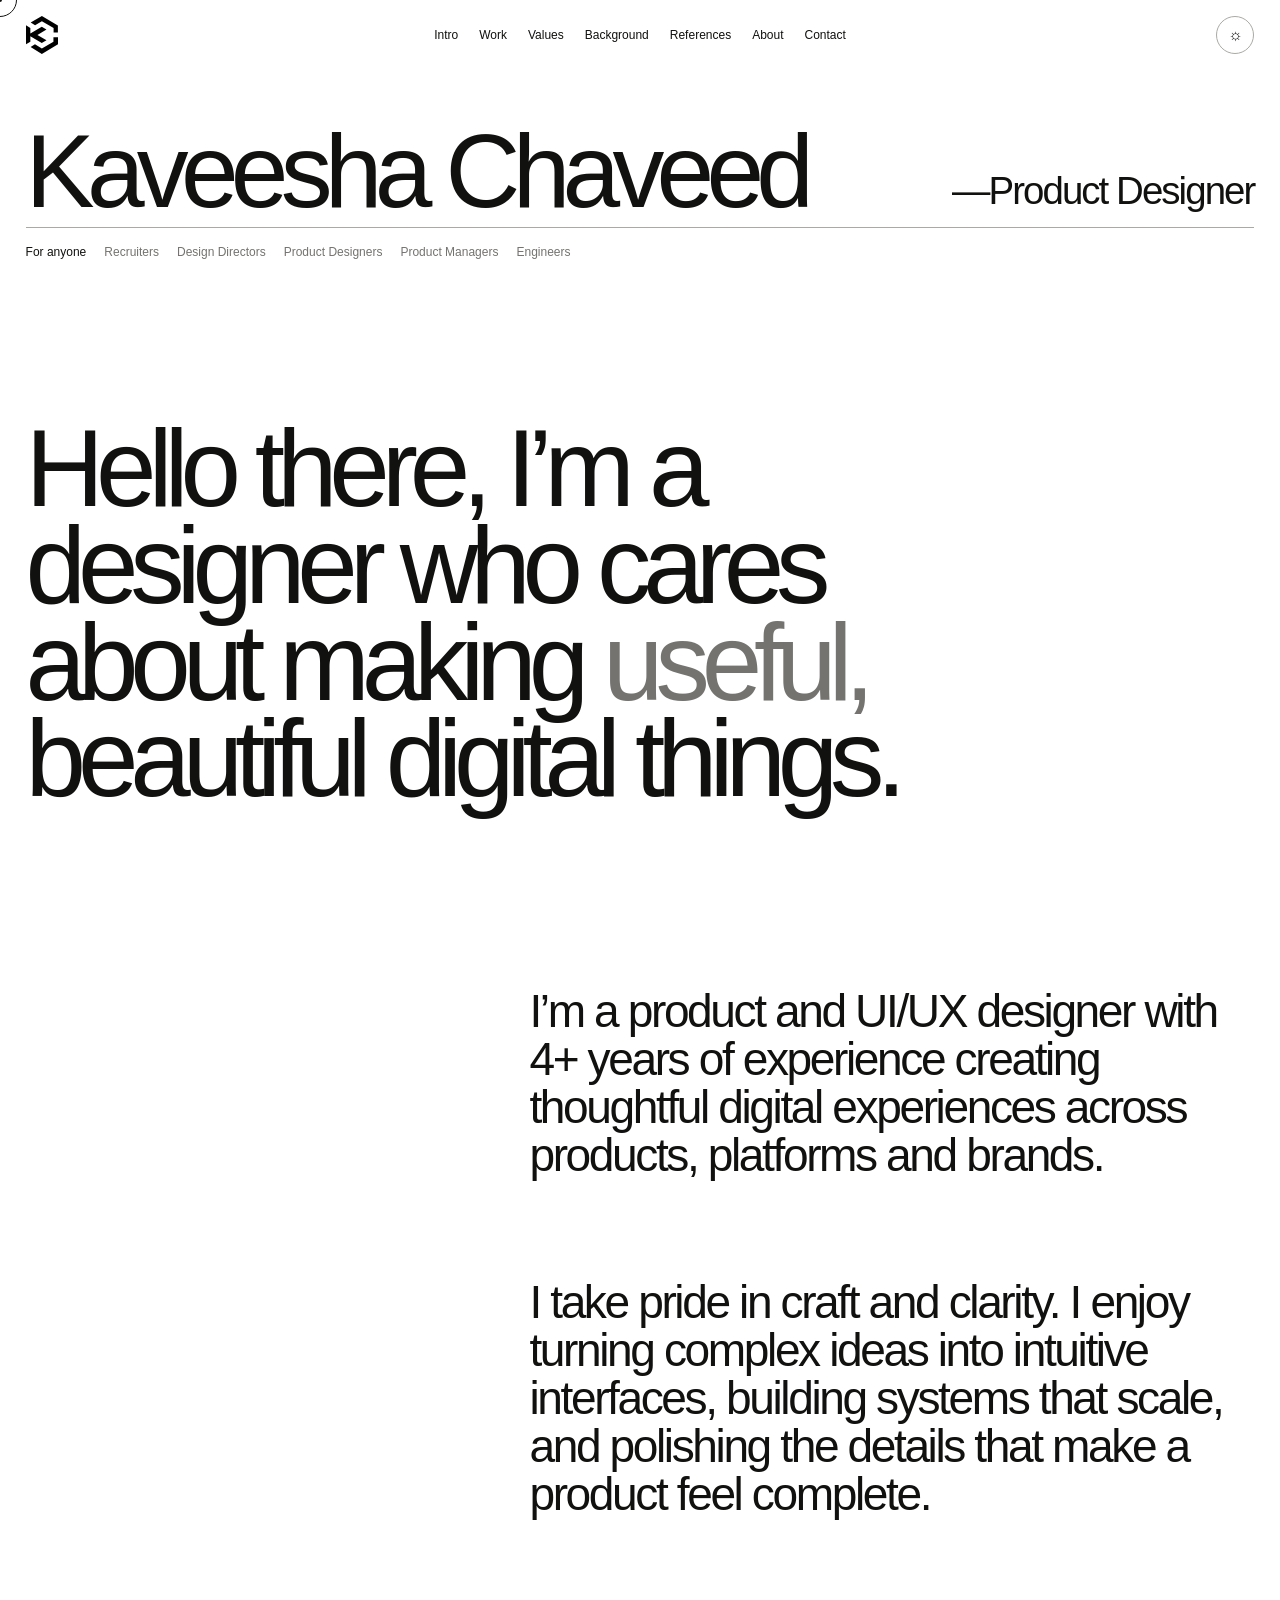
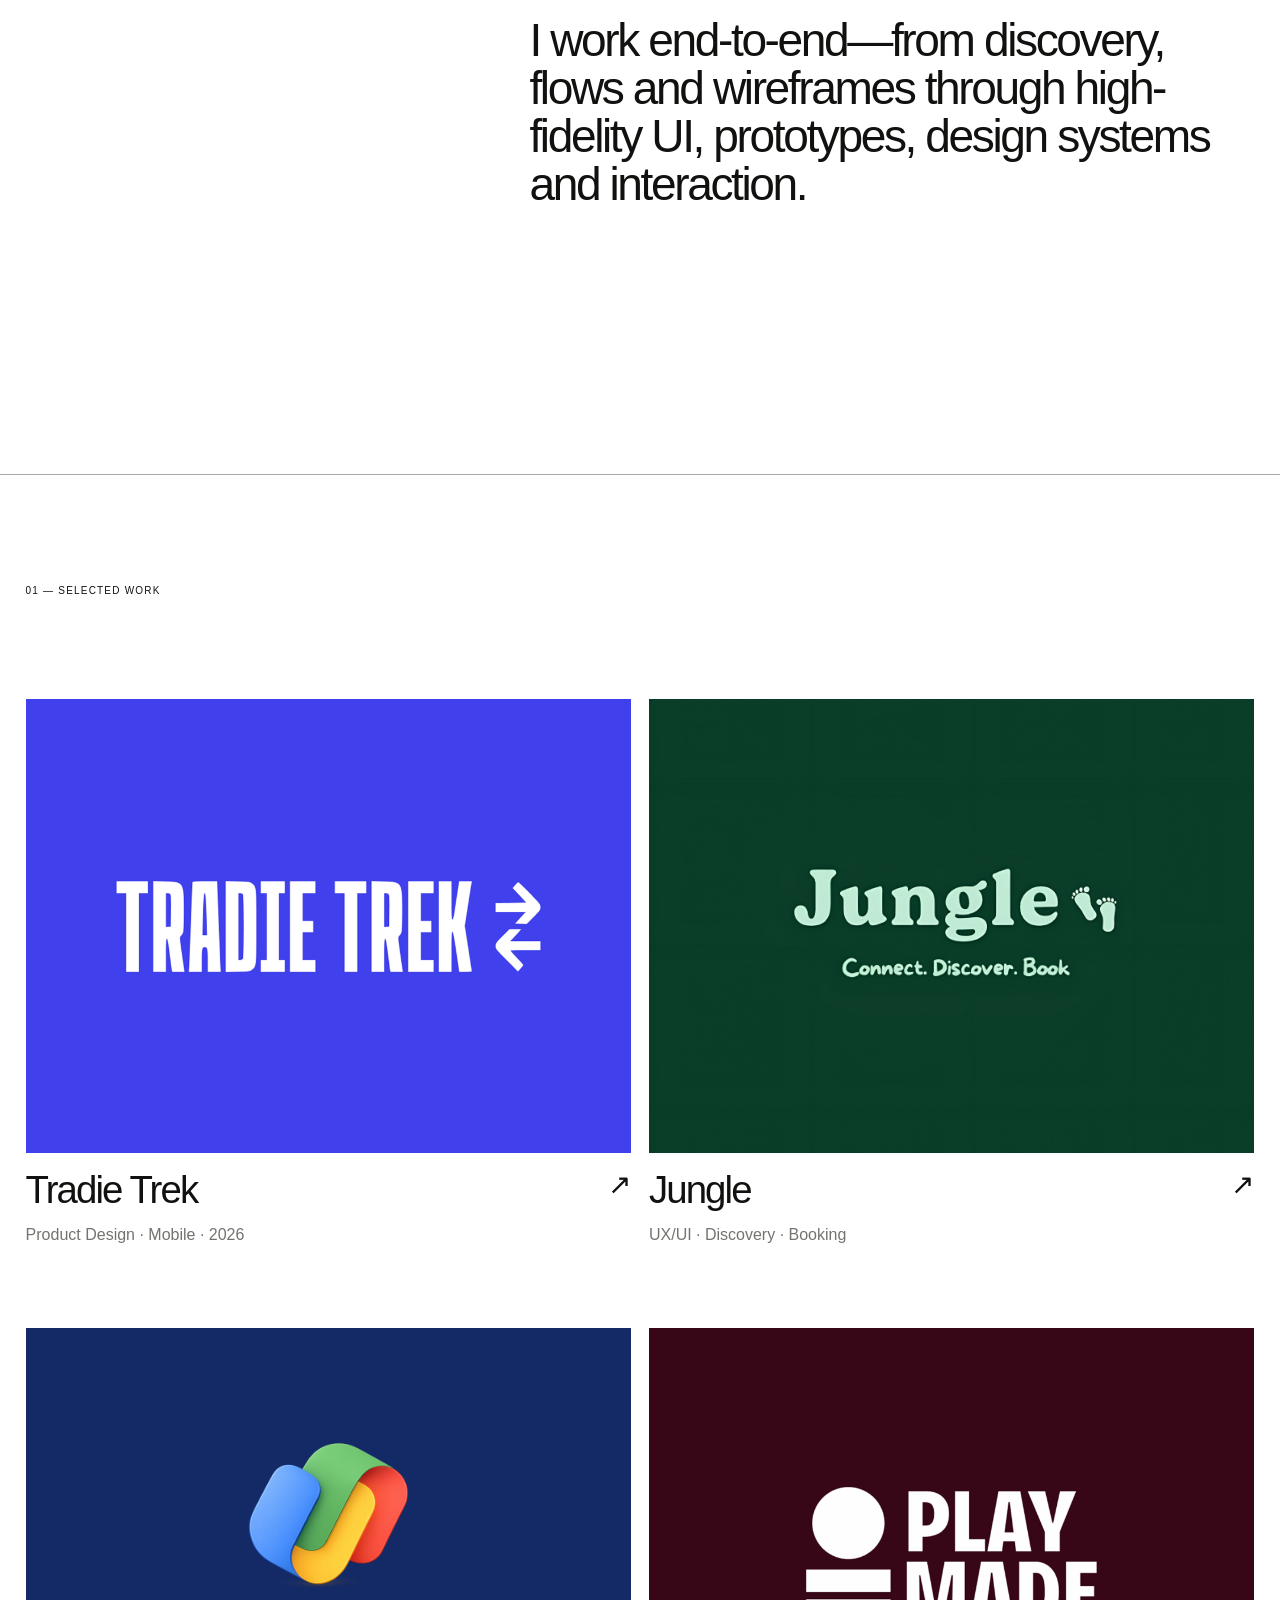
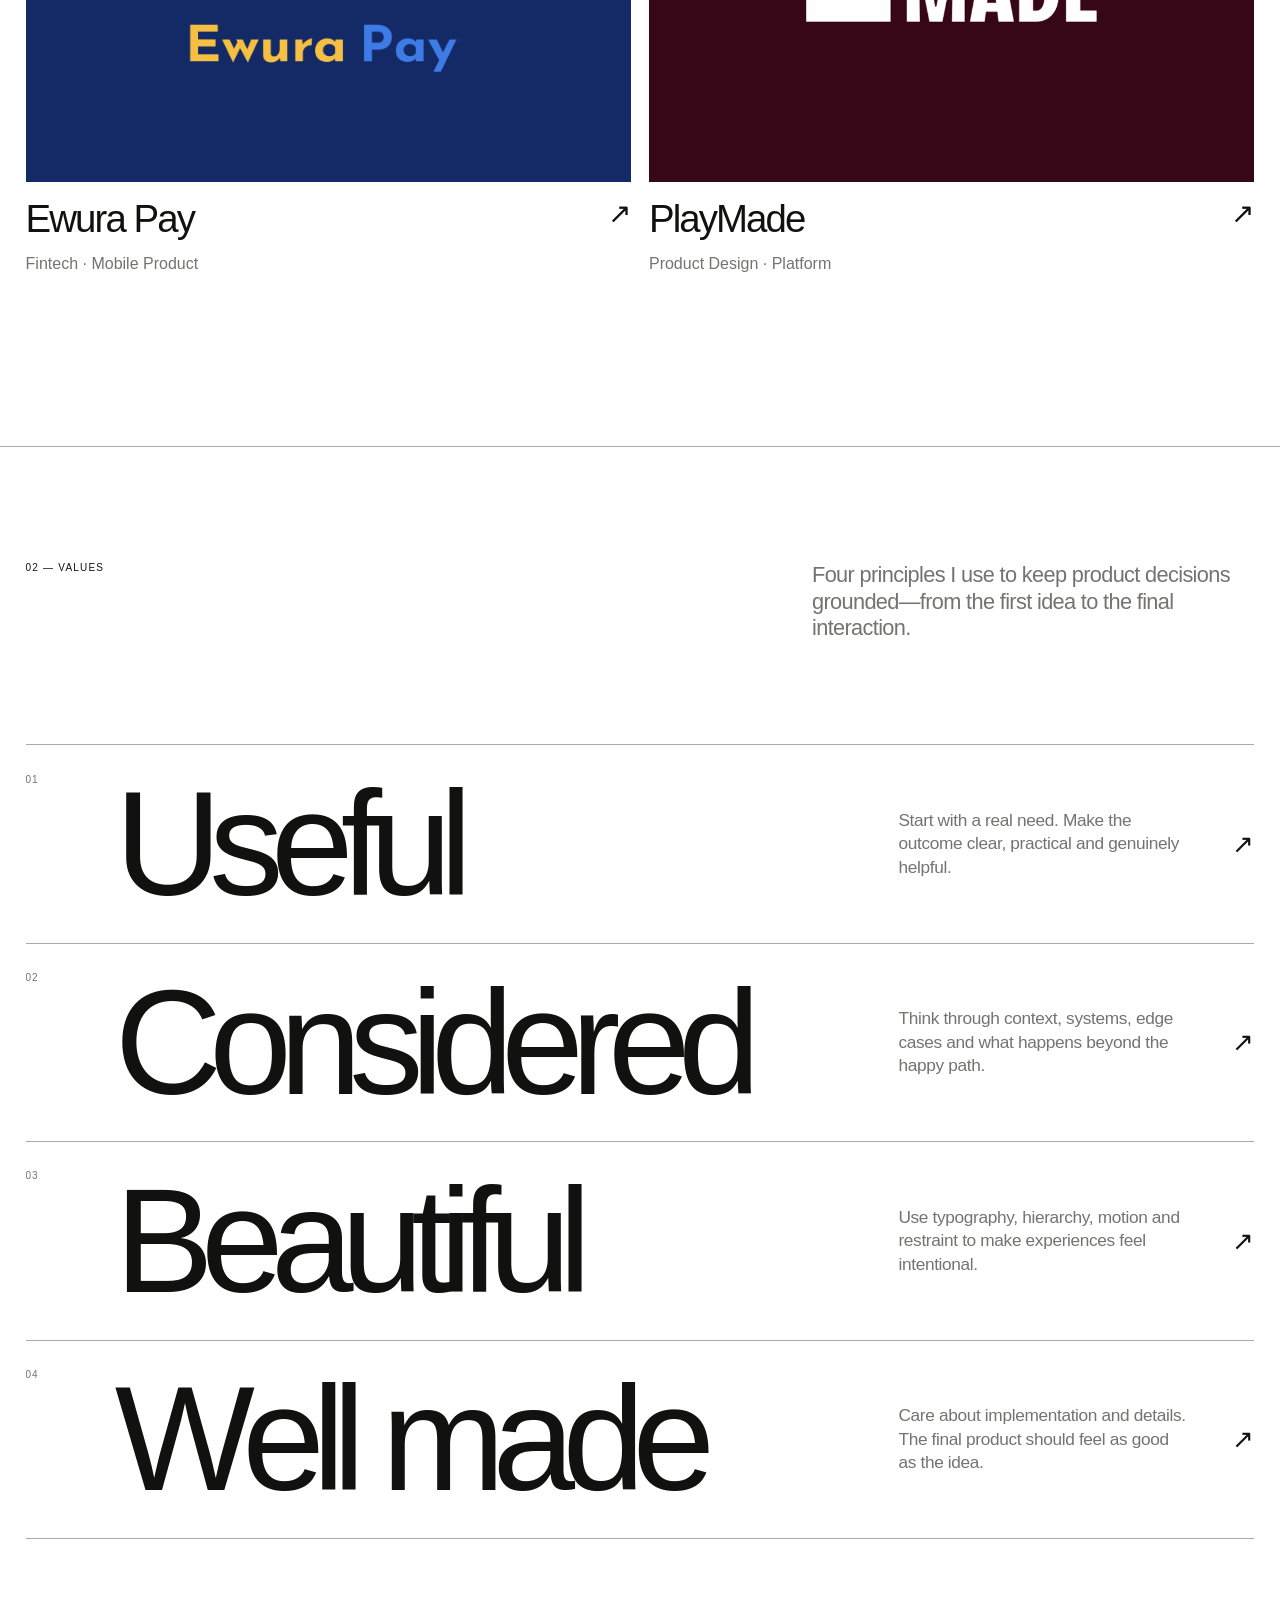
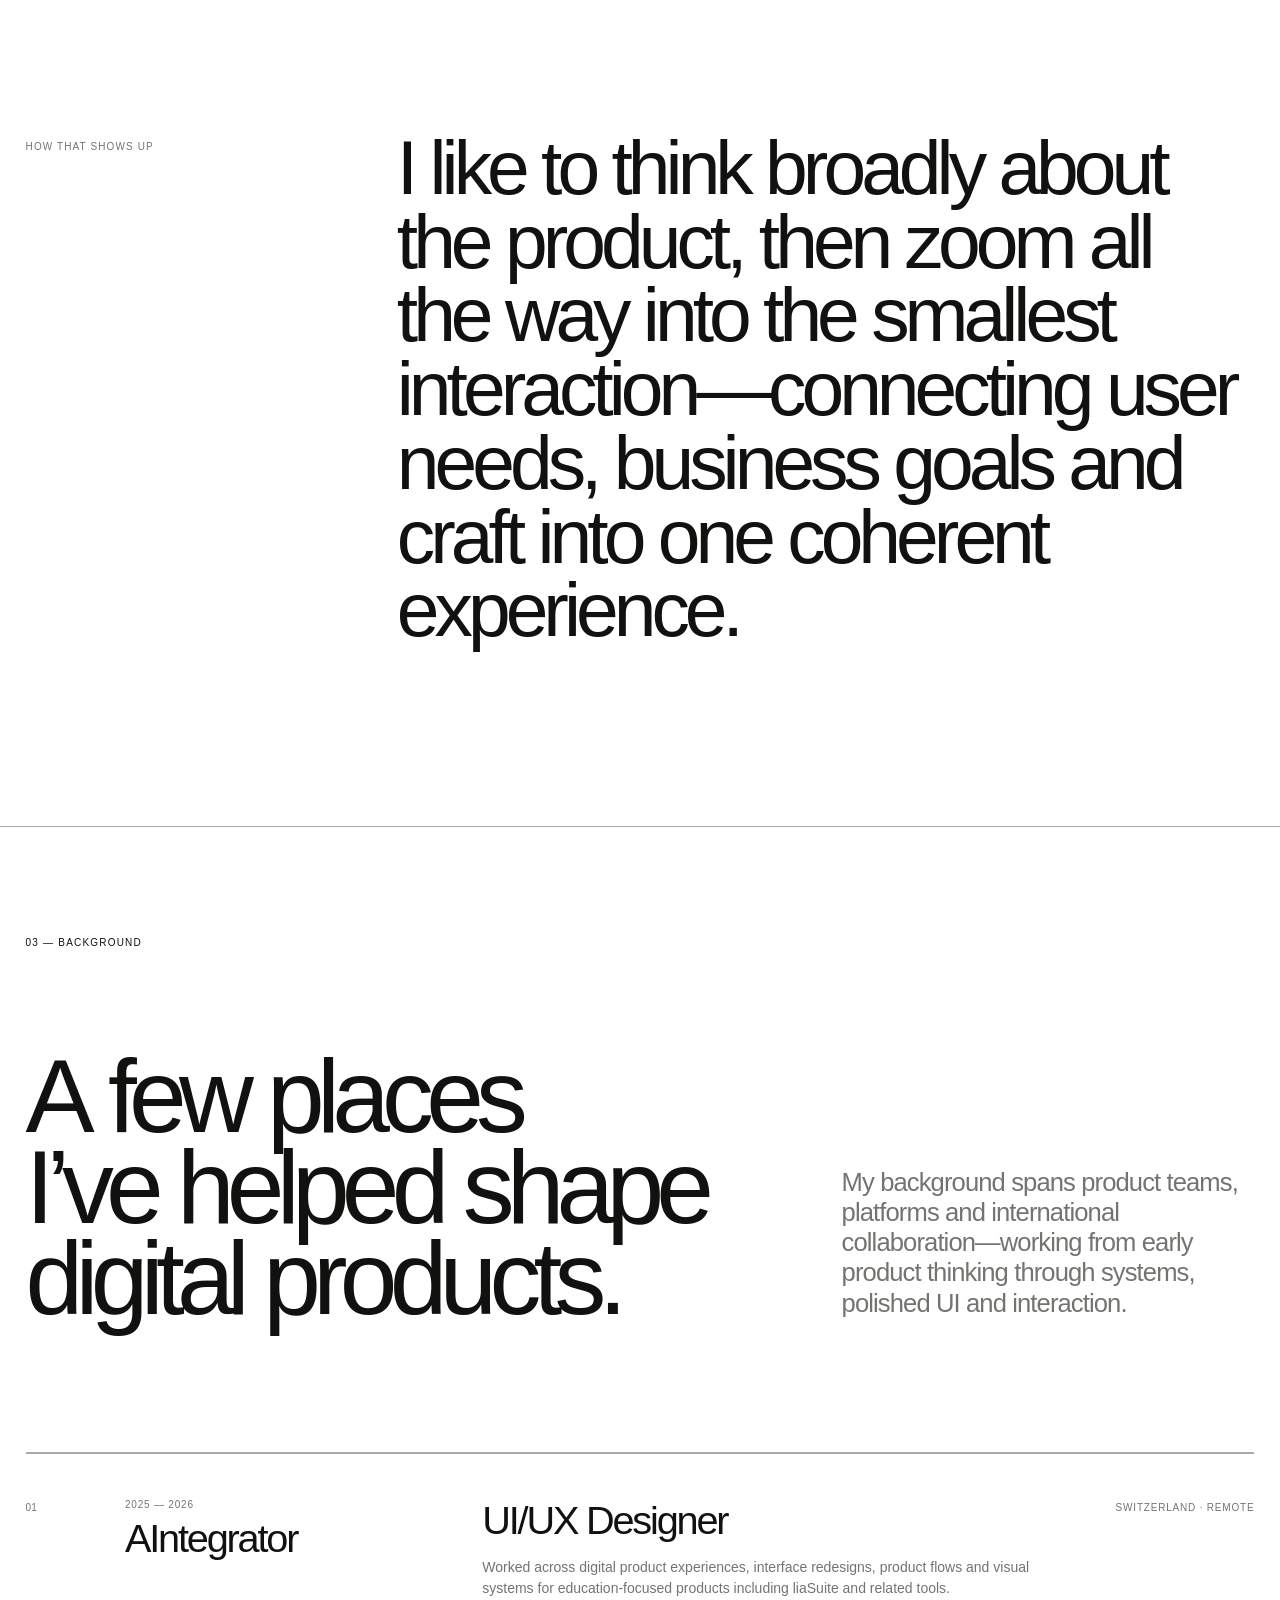
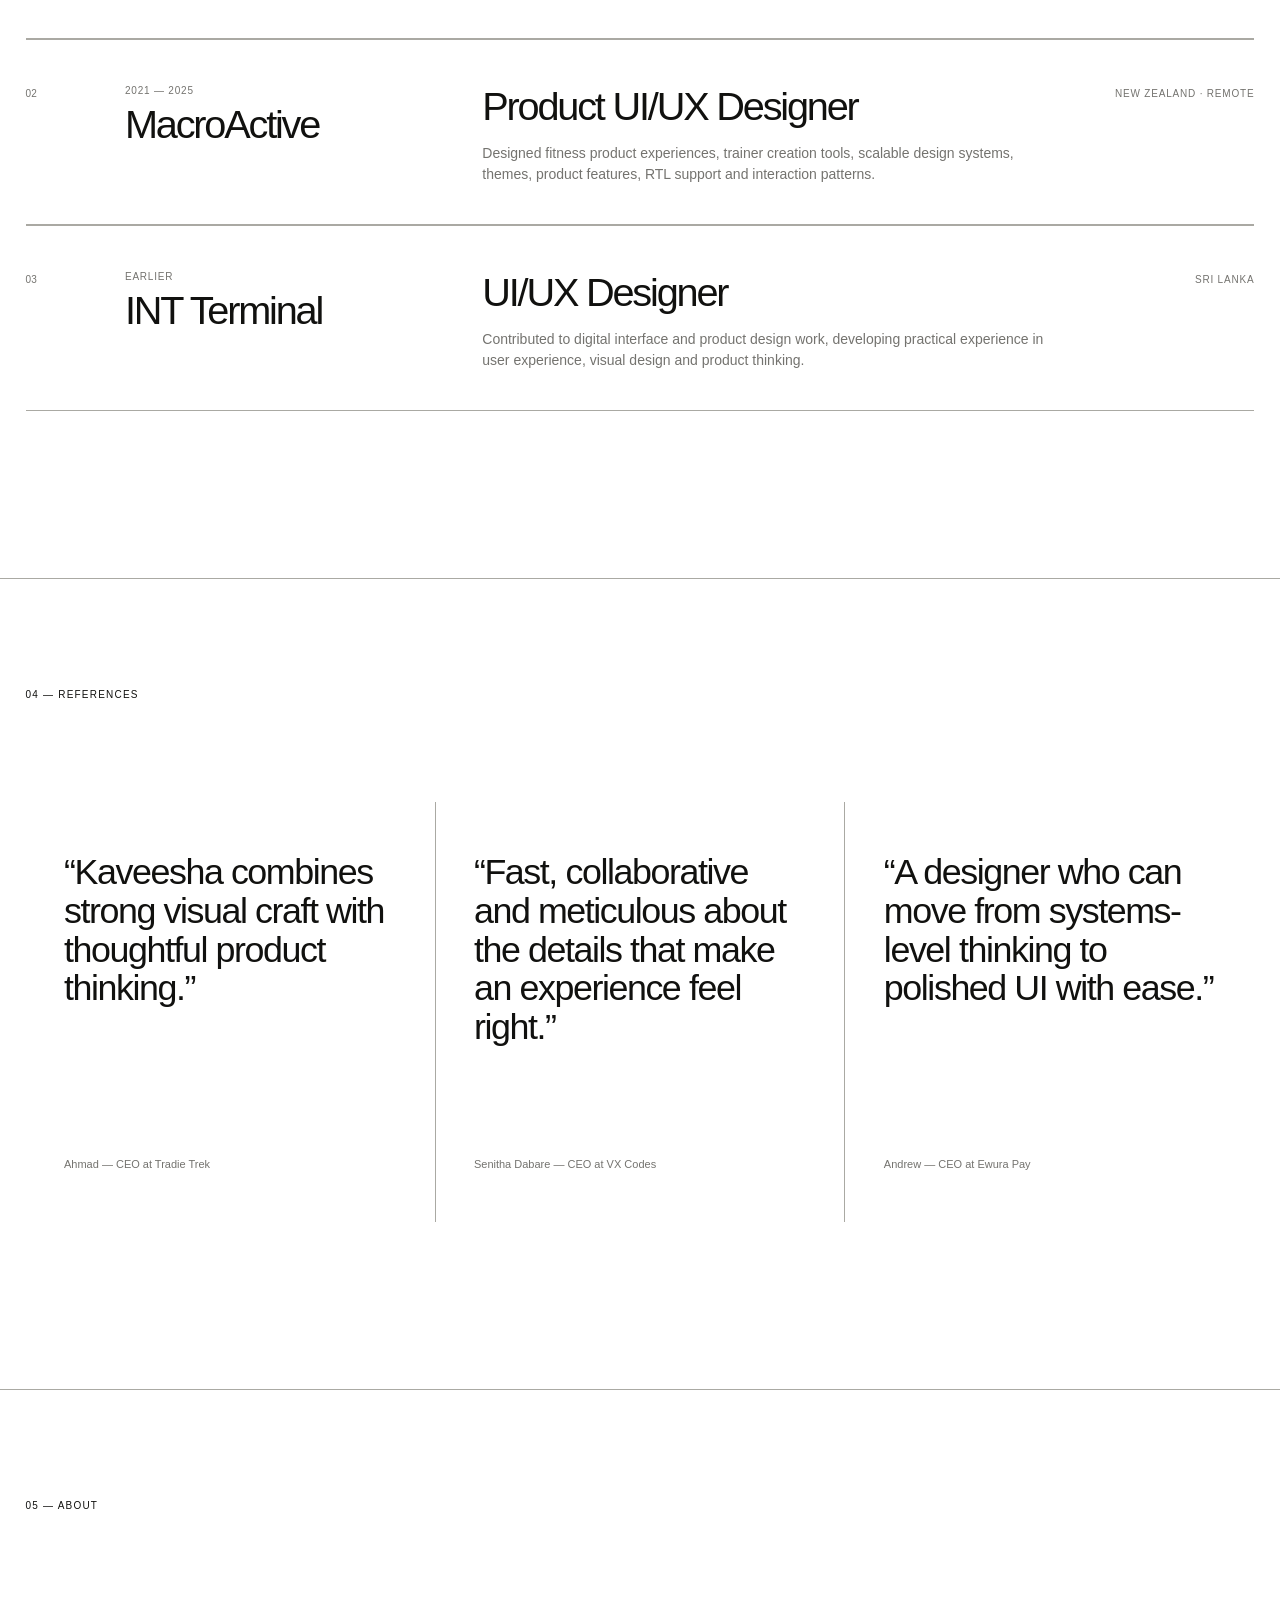
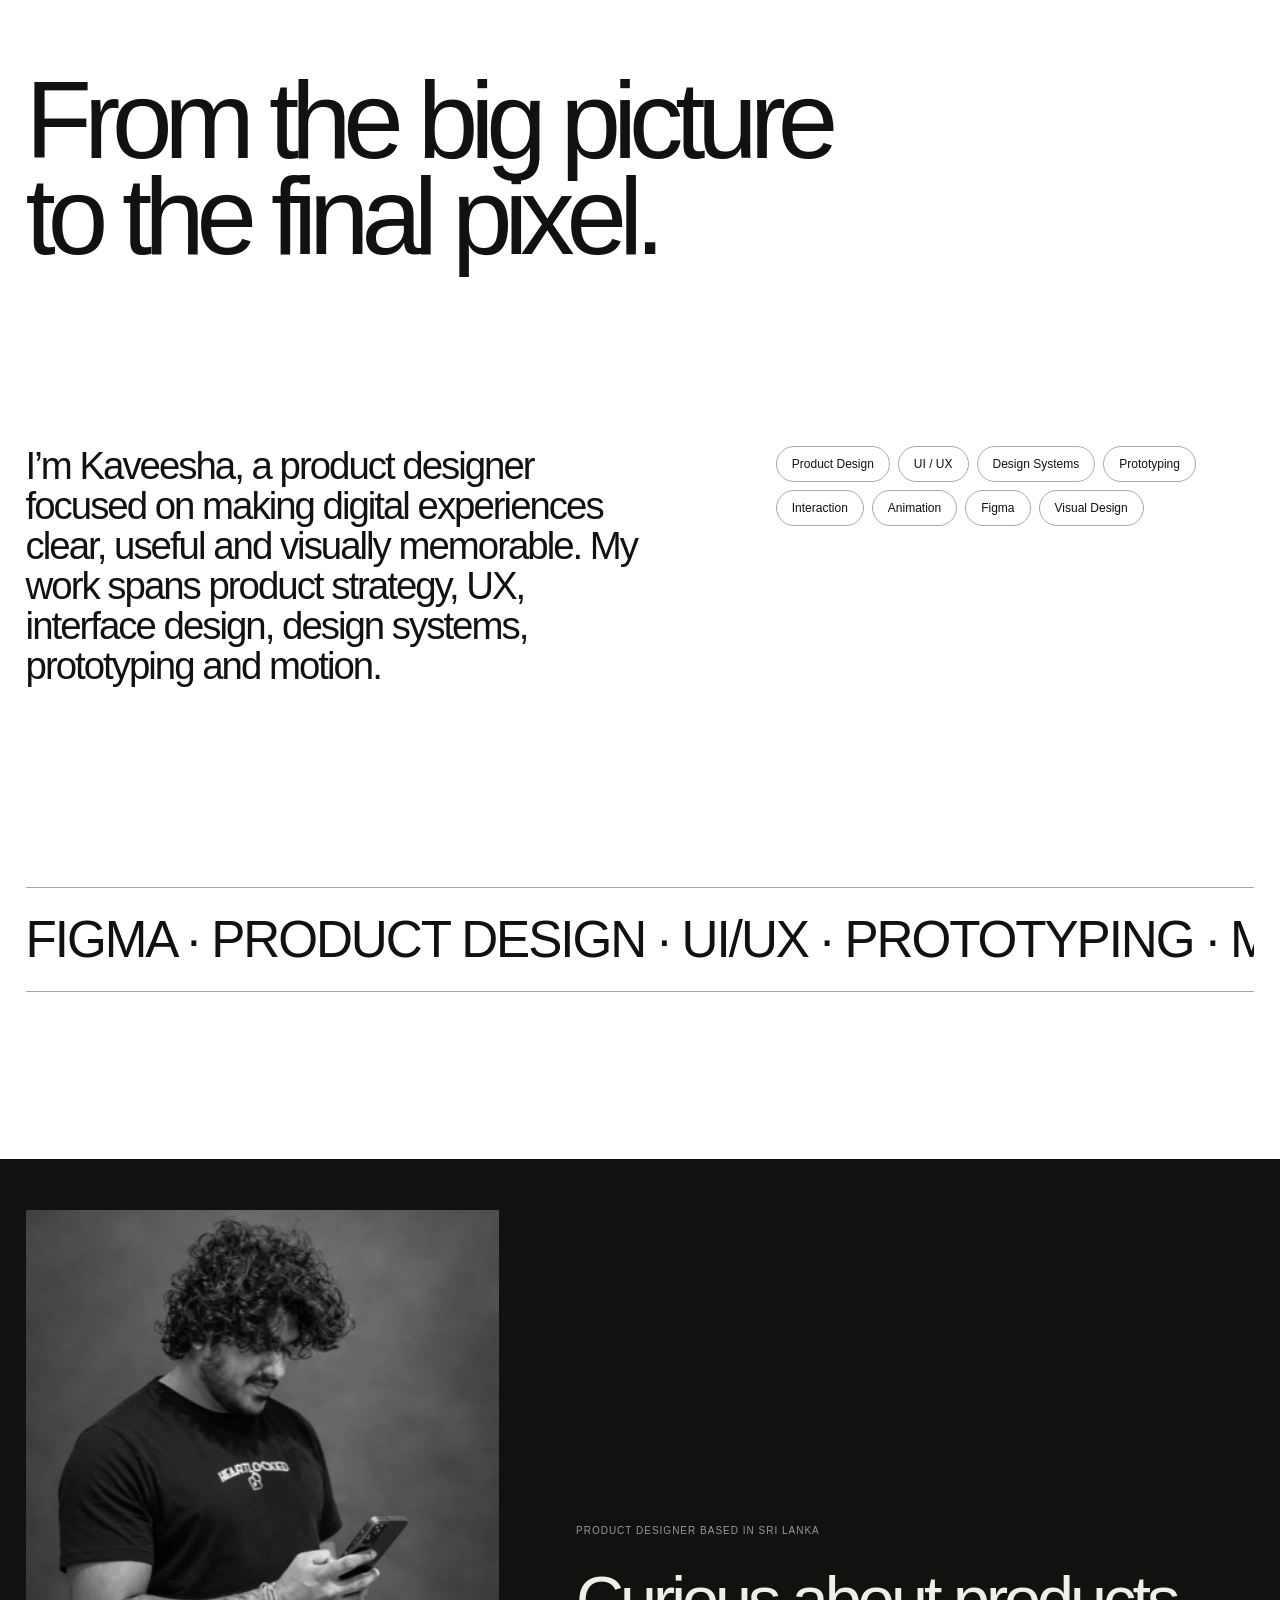
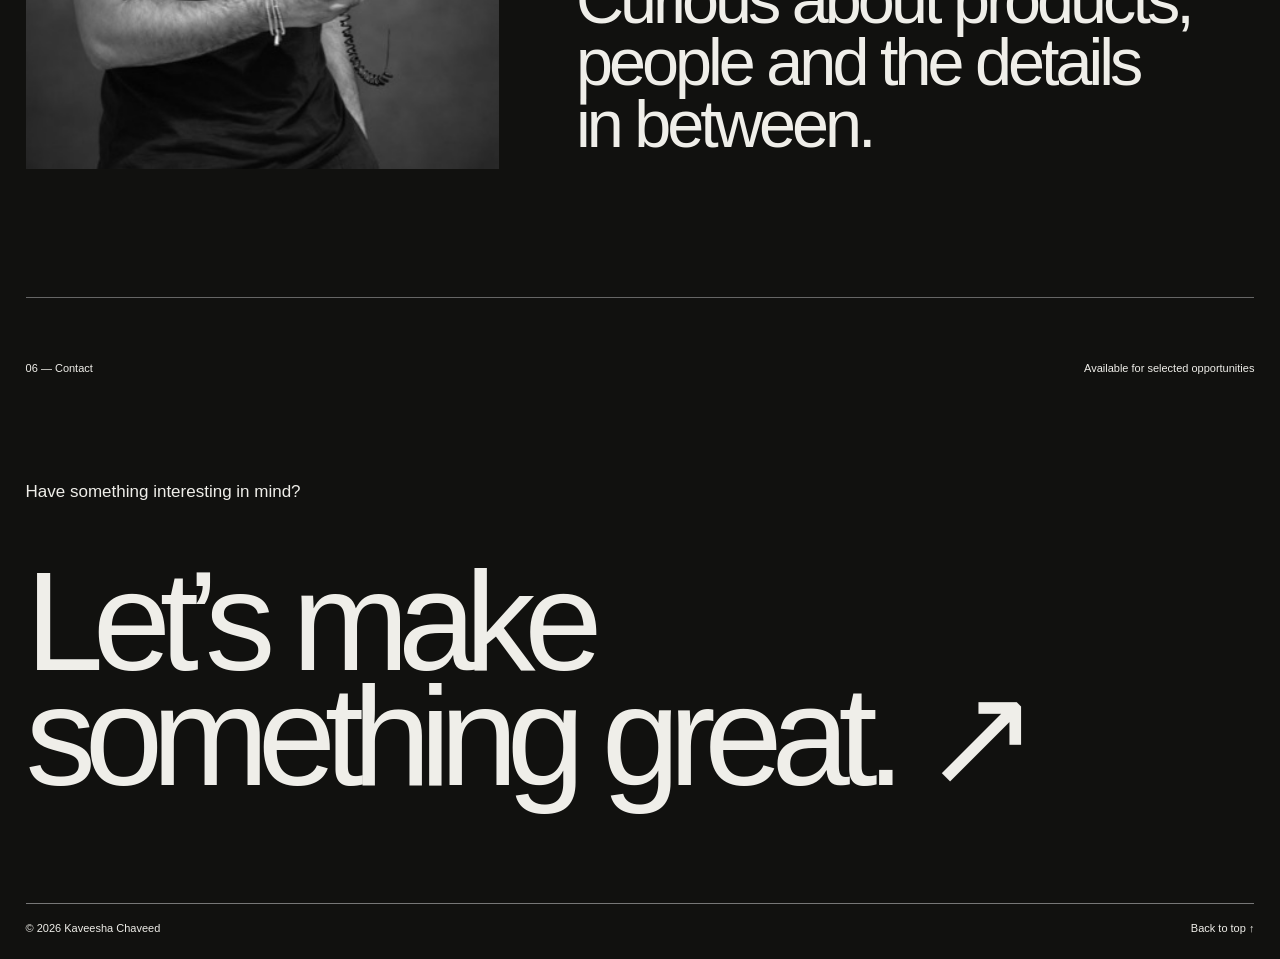
==== commit 94487ae2: "sas" ====
--- a/index.html
+++ b/index.html
@@ -89,7 +89,7 @@
 <section id="references" class="section references"><div class="eyebrow">04 — References</div>
 <div class="quotes">
 <blockquote data-reveal>“Kaveesha combines strong visual craft with thoughtful product thinking.”<footer>Ahmad — CEO at Tradie Trek</footer></blockquote>
-<blockquote data-reveal>“Fast, collaborative and meticulous about the details that make an experience feel right.”<footer>David — CEO at VX Codes</footer></blockquote>
+<blockquote data-reveal>“Fast, collaborative and meticulous about the details that make an experience feel right.”<footer>Senitha Dabare — CEO at VX Codes</footer></blockquote>
 <blockquote data-reveal>“A designer who can move from systems-level thinking to polished UI with ease.”<footer>Andrew — CEO at Ewura Pay</footer></blockquote>
 </div></section>
 
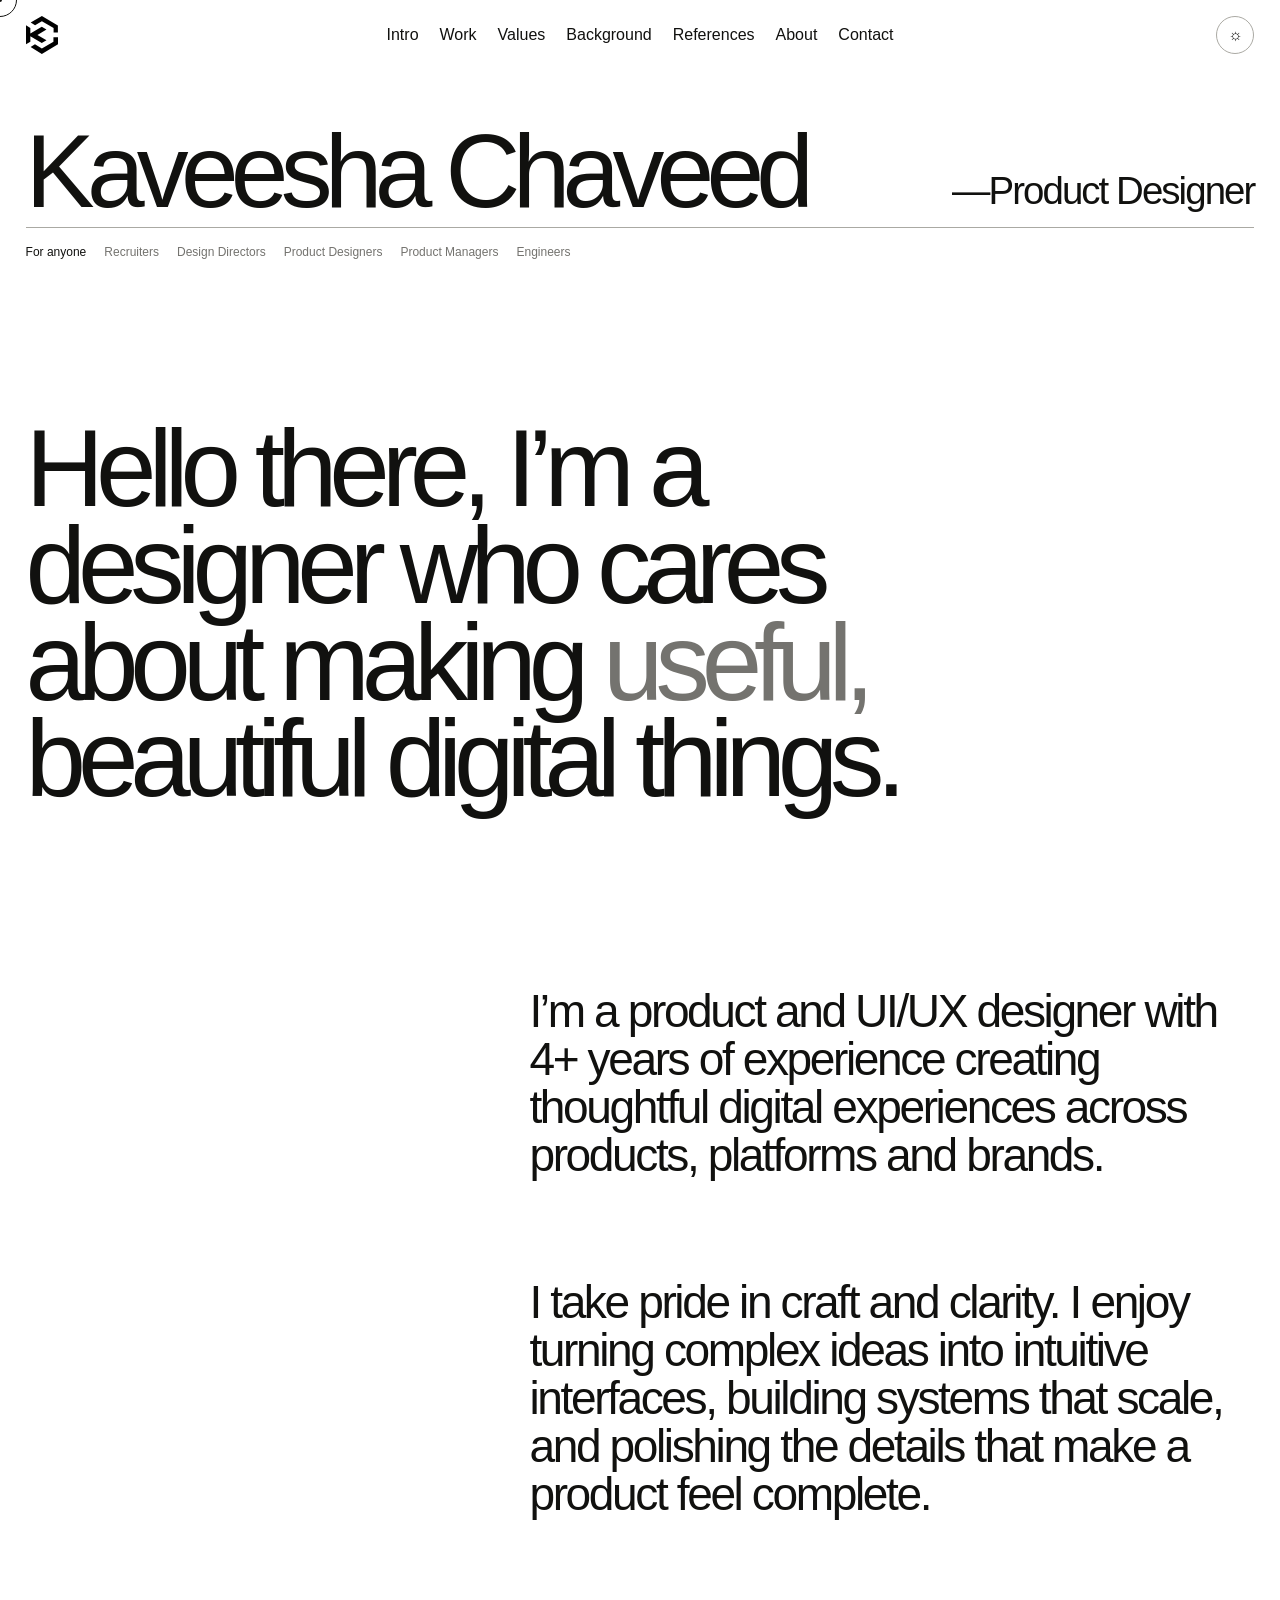
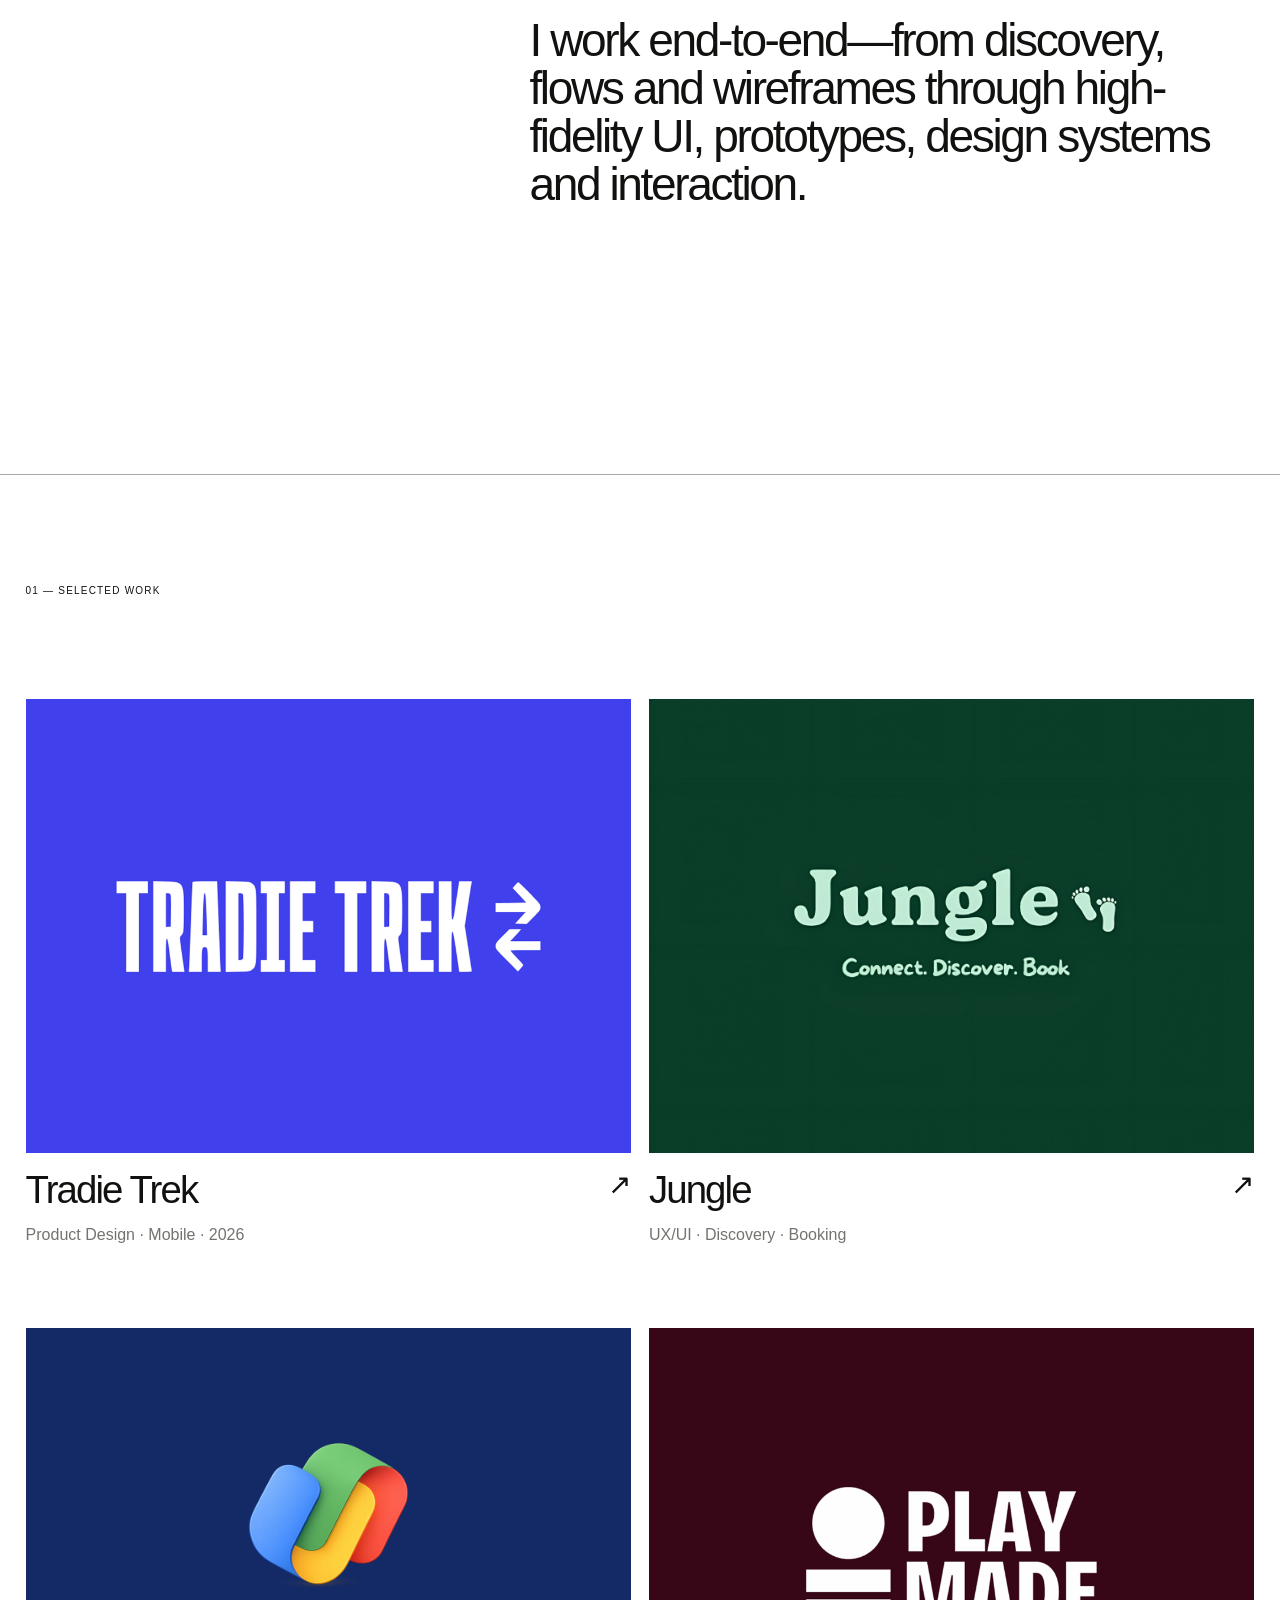
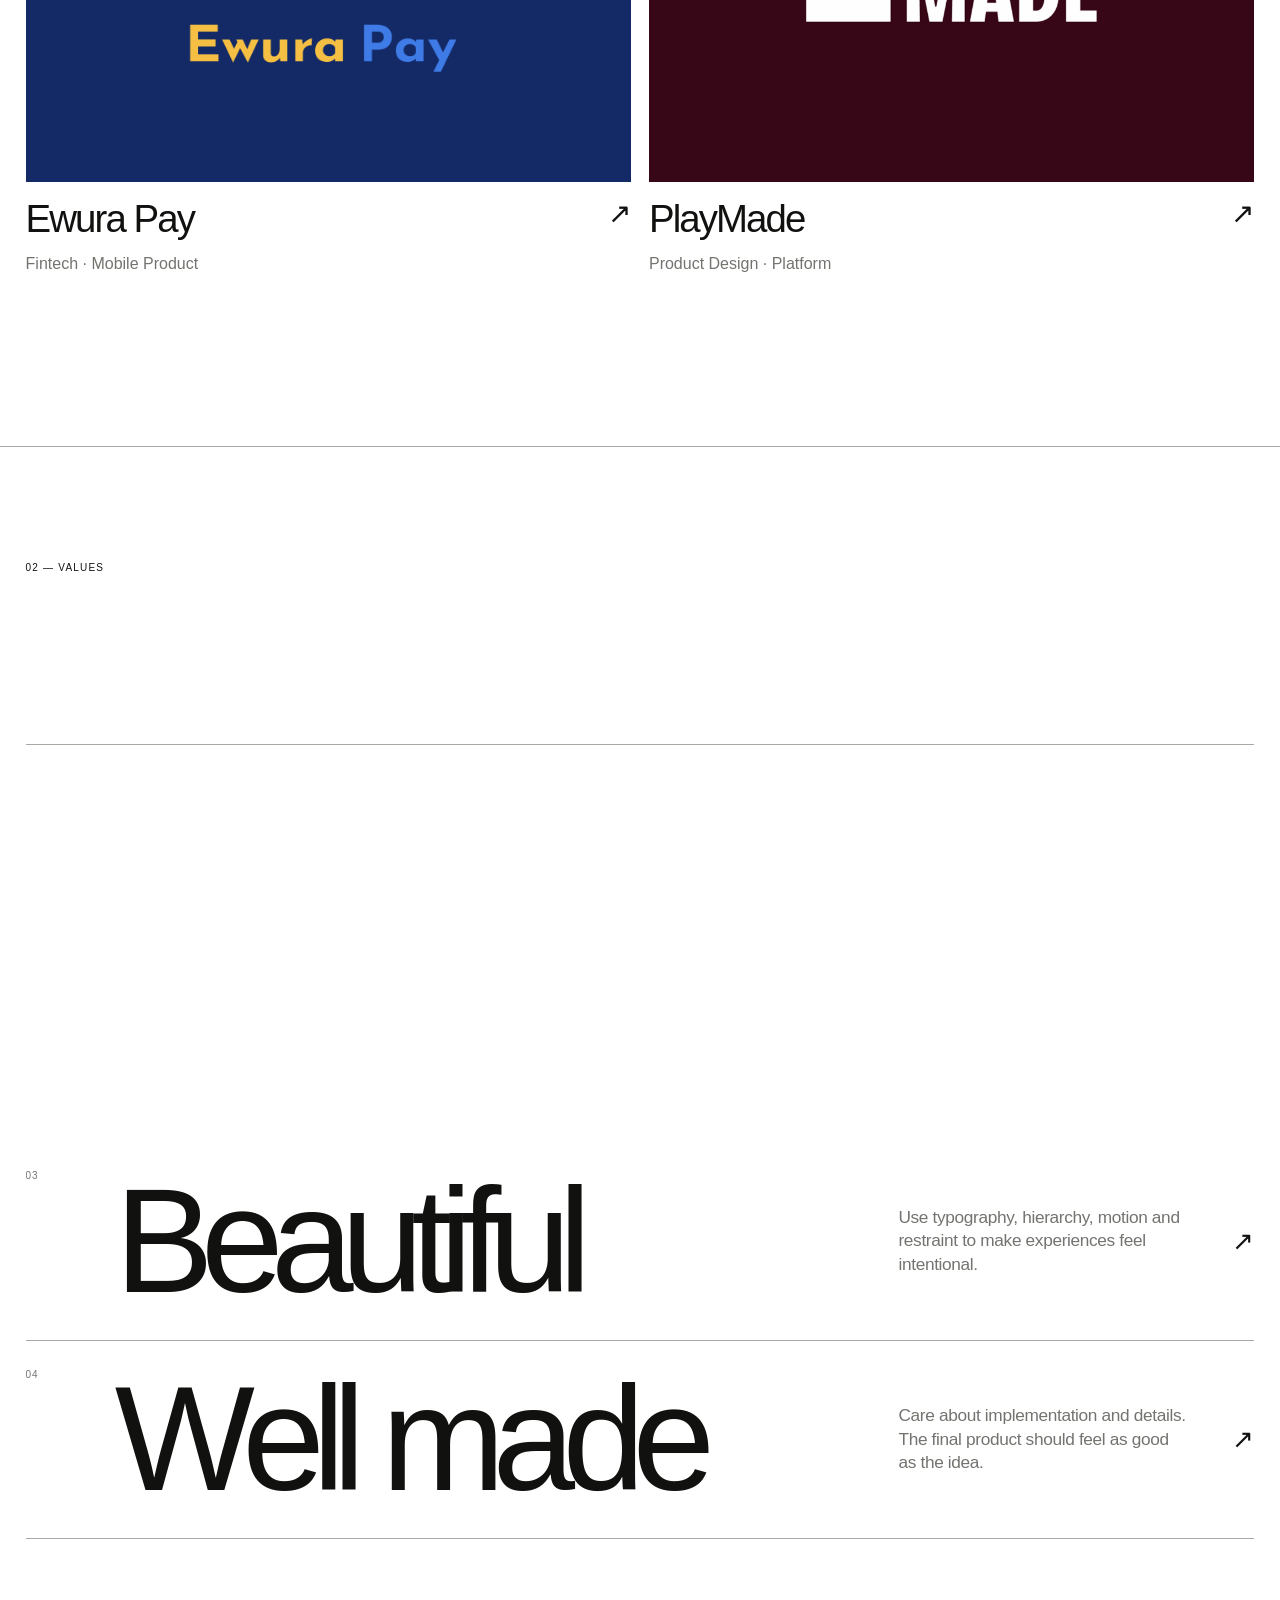
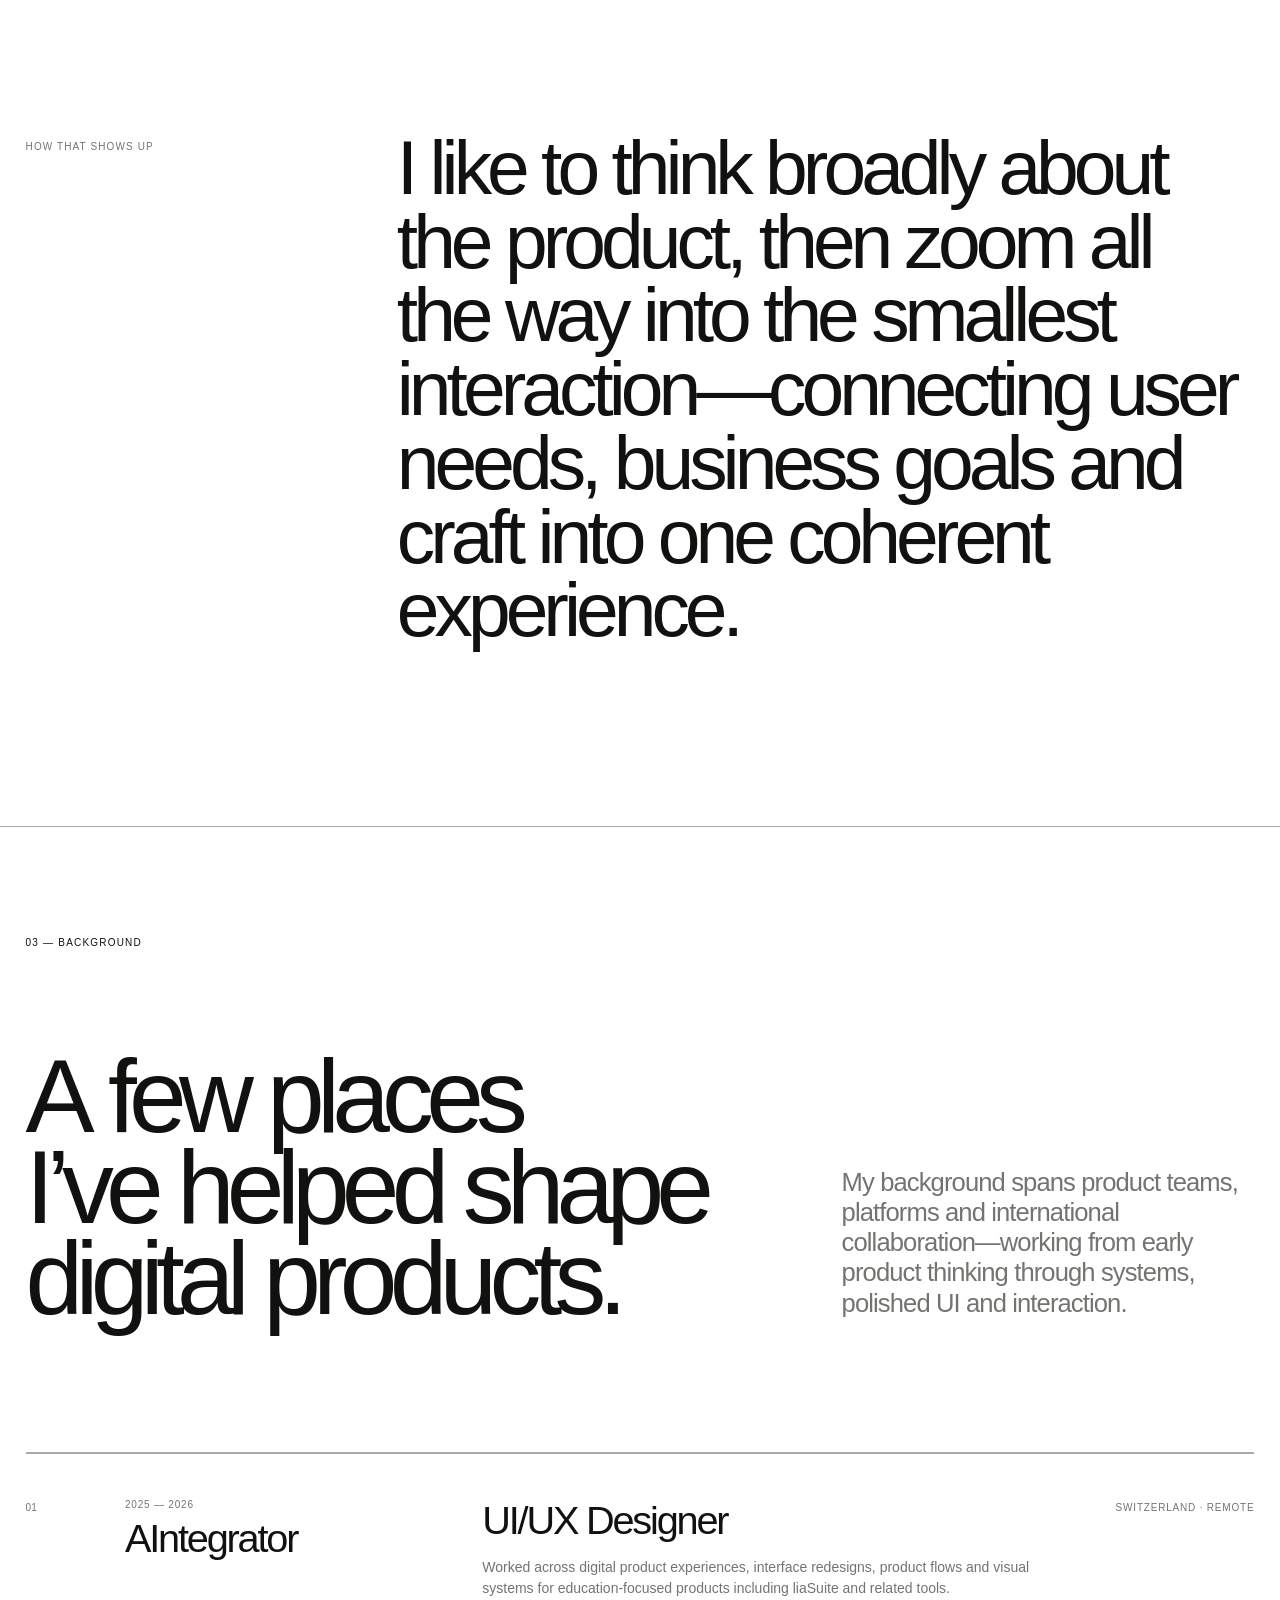
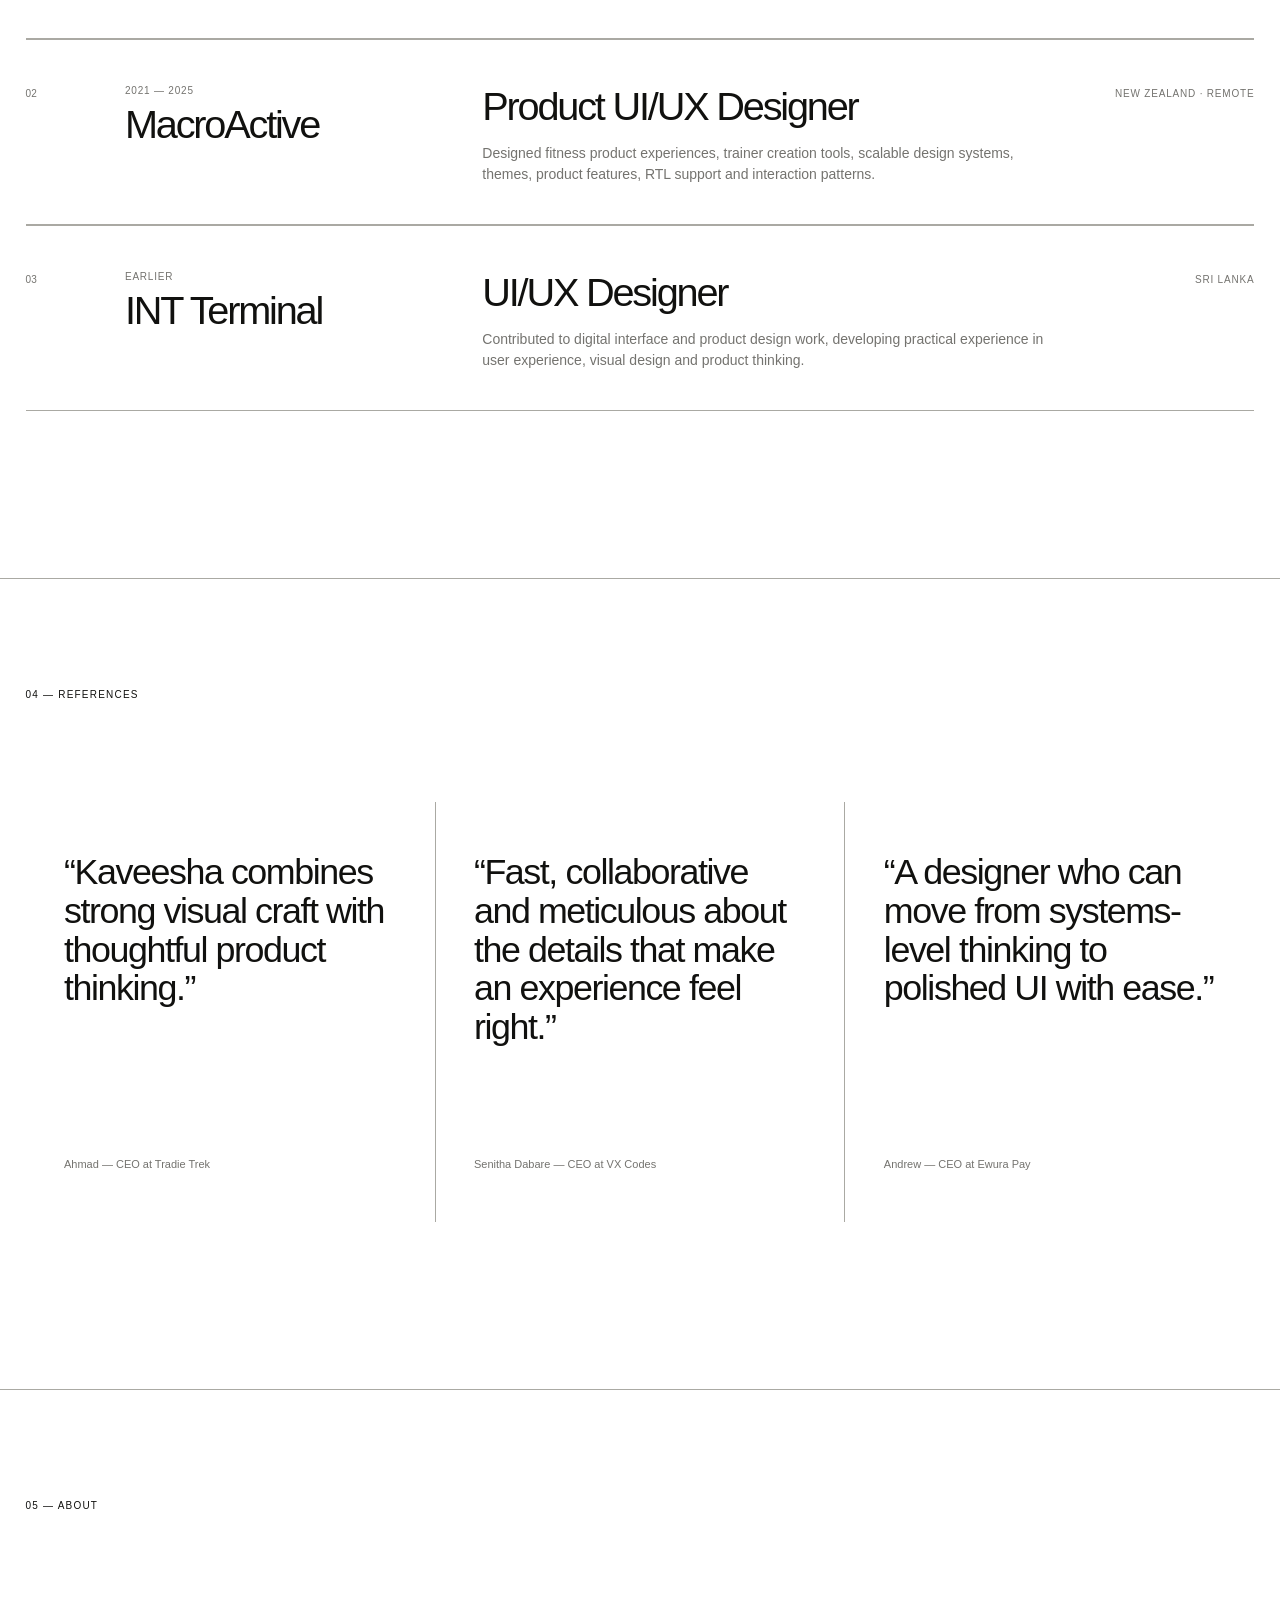
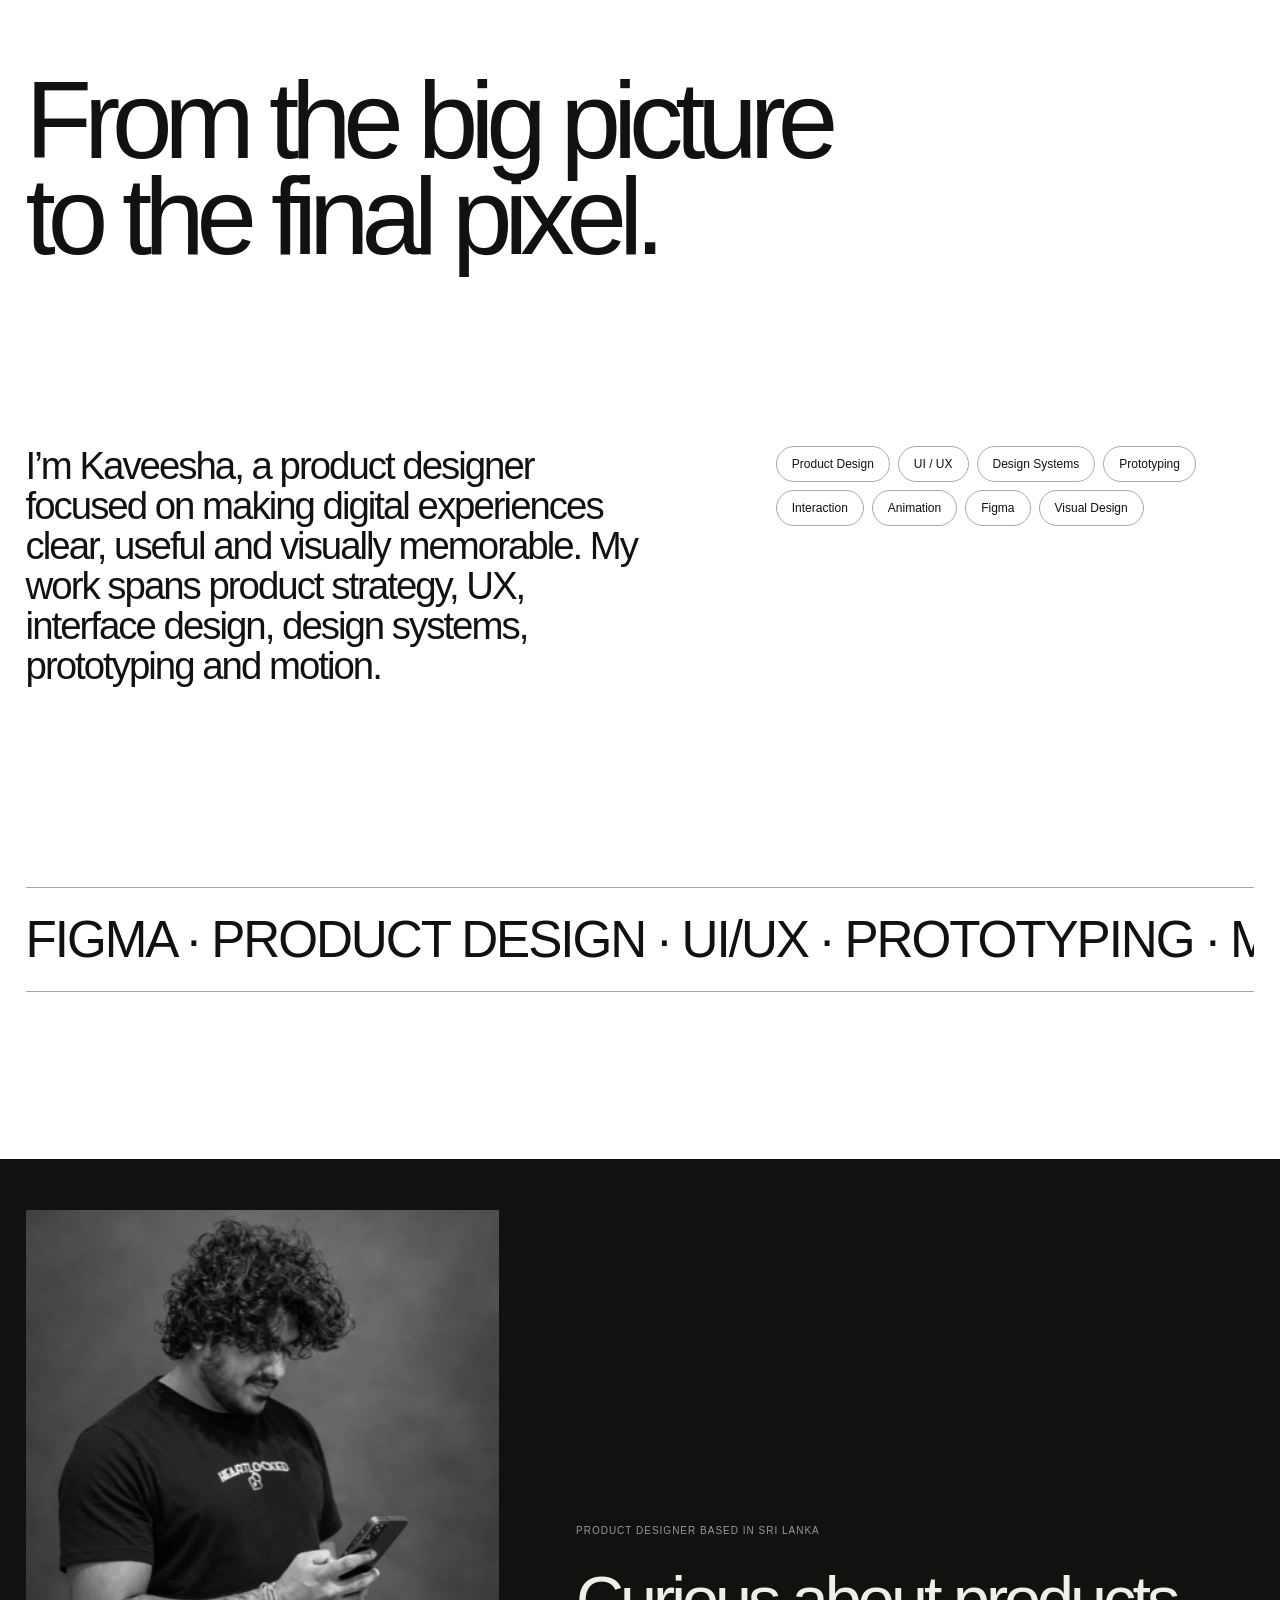
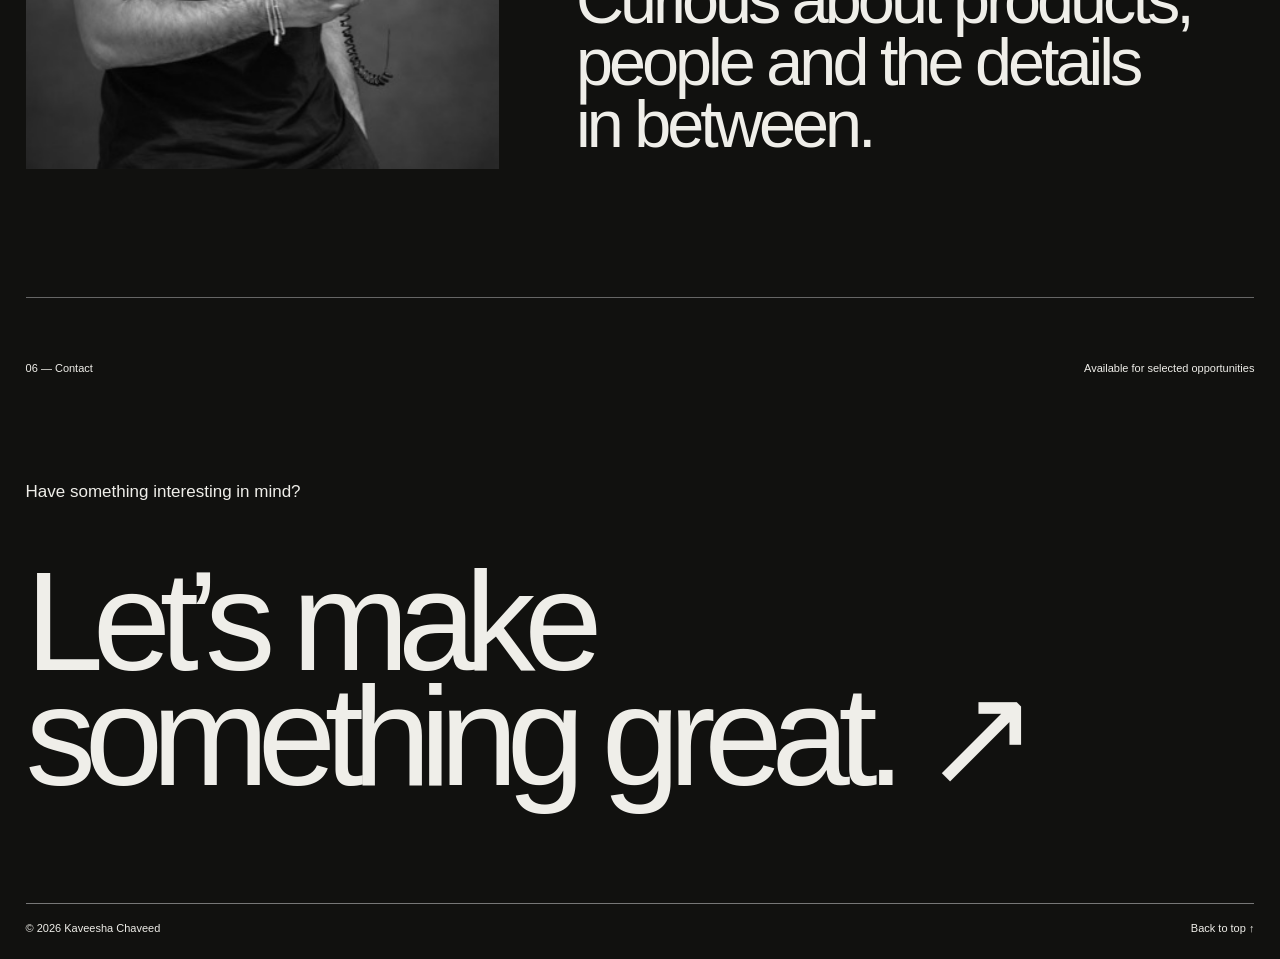
==== commit 3b3cd514: "Remove index.html from visible URL" ====
--- a/index.html
+++ b/index.html
@@ -1,8 +1,58 @@
-<!doctype html><html lang="en" data-theme="light"><head>
-<meta charset="utf-8"><meta name="viewport" content="width=device-width,initial-scale=1">
+<!doctype html>
+<html lang="en" data-theme="light">
+
+<head>
+
+<meta charset="utf-8">
+
+<meta
+  name="viewport"
+  content="width=device-width, initial-scale=1"
+>
+
 <title>Kaveesha Chaveed — Product Designer</title>
-<meta name="description" content="Portfolio of Kaveesha Chaveed, Product and UI/UX Designer.">
-<link rel="stylesheet" href="style.css"></head><body>
+
+<meta
+  name="description"
+  content="Portfolio of Kaveesha Chaveed, Product and UI/UX Designer."
+>
+
+<link rel="stylesheet" href="style.css">
+
+
+<!-- =========================================
+     CLEAN HOMEPAGE URL
+     Removes /index.html from browser URL
+========================================= -->
+
+<script>
+
+(function () {
+
+  const path = window.location.pathname;
+
+  if (path.endsWith("/index.html")) {
+
+    const cleanPath = path.replace(/index\.html$/, "");
+
+    window.history.replaceState(
+      null,
+      "",
+      cleanPath +
+      window.location.search +
+      window.location.hash
+    );
+
+  }
+
+})();
+
+</script>
+
+
+</head>
+
+<body>
 <div id="loader">
   <div class="loader-center">
     <div class="loader-logo-wrap">
--- a/style.css
+++ b/style.css
@@ -1,4 +1,4 @@
-@font-face{font-family:RoobertFallback;src:local("Arial")}*{box-sizing:border-box}html{scroll-behavior:smooth}html[data-theme=light]{--bg:#efeee9;--fg:#11110f;--muted:#74736f;--line:#aaa9a3;--card:#d9d7d0;--inv:#11110f;--invfg:#efeee9}html[data-theme=dark]{--bg:#121211;--fg:#efeee9;--muted:#9c9b96;--line:#44433f;--card:#252522;--inv:#efeee9;--invfg:#11110f}body{margin:0;background:var(--bg);color:var(--fg);font-family:RoobertFallback,Arial,sans-serif;transition:background .45s,color .45s;overflow-x:hidden}a{color:inherit;text-decoration:none}button{font:inherit;color:inherit}#loader{position:fixed;inset:0;z-index:999;background:#111;color:#eee;display:grid;place-items:center;transition:transform 1.1s cubic-bezier(.8,0,.15,1)}#loader.done{transform:translateY(-100%)}.loader-mark{font-size:clamp(55px,9vw,150px);letter-spacing:-.08em}.loader-line{position:absolute;bottom:0;left:0;height:3px;background:#eee;animation:load 1.2s forwards}@keyframes load{from{width:0}to{width:100%}}.topbar{height:70px;padding:0 2vw;display:grid;grid-template-columns:1fr auto 1fr;align-items:center;position:fixed;top:0;width:100%;z-index:80;background:color-mix(in srgb,var(--bg) 82%,transparent);backdrop-filter:blur(18px);border-bottom:1px solid transparent;transition:.3s}.topbar.scrolled{border-color:var(--line)}.logo{font-size:14px;font-weight:600}.topbar nav{display:flex;gap:21px}.topbar nav a{font-size:12px;opacity:.5;transition:.2s}.topbar nav a:hover,.topbar nav a.active{opacity:1}.actions{justify-self:end;display:flex;gap:10px}.actions button{border:1px solid var(--line);background:none;border-radius:50%;width:38px;height:38px;cursor:pointer}.moon{display:none}html[data-theme=dark] .moon{display:inline}html[data-theme=dark] .sun{display:none}#menu{display:none;width:auto;border-radius:30px;padding:0 14px}.mobile-nav{display:none}.hero,.section{padding:110px 2vw 13vw}.hero{padding-top:130px}.name-row{display:flex;justify-content:space-between;align-items:flex-end;border-bottom:1px solid var(--line);padding-bottom:14px}.name-row h1{font-size:clamp(50px,8.1vw,132px);line-height:.8;letter-spacing:-.075em;margin:0;font-weight:500}.name-row h2{font-size:clamp(22px,3vw,48px);letter-spacing:-.05em;margin:0;font-weight:500}.persona{display:flex;gap:18px;padding-top:17px;flex-wrap:wrap}.persona button{border:0;background:none;padding:0;color:var(--muted);font-size:12px;cursor:pointer}.persona button.active{color:var(--fg)}.mega{font-size:clamp(52px,8.5vw,140px);line-height:.89;letter-spacing:-.075em;font-weight:500;margin:18vh 0 20vh}.mega i{font-style:normal;color:var(--muted)}.manifesto{width:59%;margin-left:auto}.manifesto p,.wide-copy,.about-cols p{font-size:clamp(29px,3.6vw,59px);line-height:1.04;letter-spacing:-.052em;margin:0 0 11vh}.section{border-top:1px solid var(--line)}.eyebrow{text-transform:uppercase;letter-spacing:.12em;font-size:10px;margin-bottom:8vw}.work-grid{display:grid;grid-template-columns:1fr 1fr;gap:9vw 1.4vw}.case.large{grid-column:span 2}.case-img{height:56vw;max-height:820px;display:flex;align-items:center;justify-content:center;overflow:hidden;position:relative;transition:transform .6s cubic-bezier(.2,.7,.2,1);background:var(--card)}.case:not(.large) .case-img{height:39vw}.case-img:before{content:"";position:absolute;width:45%;aspect-ratio:9/16;border-radius:28px;background:linear-gradient(145deg,#222,#666);box-shadow:0 35px 70px #0004;transform:rotate(-6deg);transition:.7s}.img2:before{width:70%;aspect-ratio:4/3;border-radius:10px;transform:rotate(3deg);background:linear-gradient(135deg,#bca98f,#51473d)}.img3:before{background:linear-gradient(145deg,#334052,#93a5b9);transform:rotate(7deg)}.img4:before{width:65%;aspect-ratio:16/10;border-radius:14px;transform:rotate(-2deg);background:linear-gradient(135deg,#513d63,#c7a9d6)}.case-img span{z-index:2;background:#111;color:#fff;padding:8px 11px;font-size:10px;text-transform:uppercase;letter-spacing:.1em}.case:hover .case-img:before{transform:rotate(0) scale(1.06)}.case-meta{display:grid;grid-template-columns:1fr 1fr auto;align-items:start;padding-top:15px}.case-meta h3{font-size:clamp(27px,3vw,48px);letter-spacing:-.05em;margin:0;font-weight:500}.case-meta p{color:var(--muted);margin:7px 0}.case-meta b{font-size:28px;font-weight:400}.values-list{border-top:1px solid var(--line)}.value{display:grid;grid-template-columns:8% 47% 1fr;align-items:center;border-bottom:1px solid var(--line);padding:2vw 0}.value span{font-size:10px}.value h2{font-size:clamp(60px,10vw,160px);line-height:.8;letter-spacing:-.08em;margin:0;font-weight:500}.value p{font-size:18px;line-height:1.35;max-width:400px}.wide-copy{width:74%;margin:16vw 0 0 auto}.career article{display:grid;grid-template-columns:30% 28% 1fr 8%;gap:2vw;padding:32px 0;border-top:1px solid var(--line)}.career article:last-child{border-bottom:1px solid var(--line)}.company small{color:var(--muted)}.career h3,.career h4{font-size:clamp(23px,2.4vw,39px);letter-spacing:-.045em;margin:6px 0;font-weight:500}.career p{line-height:1.5;margin:8px 0;color:var(--muted);max-width:470px}.career>article>span{font-size:11px;color:var(--muted);text-align:right}.quotes{display:grid;grid-template-columns:repeat(3,1fr);gap:1px;background:var(--line)}blockquote{background:var(--bg);margin:0;padding:4vw 3vw;min-height:420px;font-size:clamp(25px,2.8vw,45px);letter-spacing:-.04em;line-height:1.08;display:flex;flex-direction:column;justify-content:space-between}blockquote footer{font-size:11px;color:var(--muted);letter-spacing:0}.about-cols{display:grid;grid-template-columns:1.3fr 1fr;gap:10vw}.about-cols p{font-size:clamp(28px,3vw,50px)}.tags{display:flex;flex-wrap:wrap;align-content:flex-start;gap:8px}.tags span{padding:10px 15px;border:1px solid var(--line);border-radius:99px;font-size:12px}.tools-marquee{overflow:hidden;border-top:1px solid var(--line);border-bottom:1px solid var(--line);padding:22px 0;margin-top:8vw;white-space:nowrap}.tools-marquee div{font-size:clamp(28px,4vw,60px);letter-spacing:-.04em;animation:marquee 24s linear infinite;width:max-content}@keyframes marquee{to{transform:translateX(-50%)}}.contact{background:var(--inv);color:var(--invfg);min-height:100vh;padding:4vw 2vw 2vw;display:flex;flex-direction:column;justify-content:space-between}.contact-top,.contact footer{display:flex;justify-content:space-between;font-size:11px}.contact>p{font-size:17px;margin-top:12vh}.contact-link{font-size:clamp(62px,11vw,175px);line-height:.82;letter-spacing:-.08em;font-weight:500;margin:5vh 0 12vh}.contact-link i{font-style:normal;display:inline-block;transition:.35s}.contact-link:hover i{transform:rotate(45deg)}.contact footer{border-top:1px solid #777;padding-top:18px}.cursor,.cursor-dot{position:fixed;pointer-events:none;z-index:1000;border-radius:50%;transform:translate(-50%,-50%);display:none}.cursor{width:34px;height:34px;border:1px solid var(--fg);transition:width .2s,height .2s}.cursor-dot{width:4px;height:4px;background:var(--fg)}[data-reveal]{opacity:0;transform:translateY(55px);transition:opacity .9s,transform 1s cubic-bezier(.16,1,.3,1)}[data-reveal].show{opacity:1;transform:none}.char{display:inline-block;opacity:0;transform:translateY(.65em);transition:opacity .65s,transform .8s cubic-bezier(.16,1,.3,1)}.split.show .char{opacity:1;transform:none}@media(pointer:fine){.cursor,.cursor-dot{display:block}}@media(max-width:800px){.topbar{grid-template-columns:1fr auto}.topbar nav{display:none}#menu{display:block}.mobile-nav{position:fixed;z-index:70;inset:69px 0 0;background:var(--bg);padding:8vw 5vw;flex-direction:column}.mobile-nav.open{display:flex}.mobile-nav a{font-size:12vw;letter-spacing:-.07em}.name-row{display:block}.name-row h2{margin-top:15px}.hero,.section{padding-left:4vw;padding-right:4vw}.manifesto,.wide-copy{width:100%;margin-left:0}.work-grid{grid-template-columns:1fr}.case.large{grid-column:auto}.case-img,.case:not(.large) .case-img{height:110vw}.case-meta{grid-template-columns:1fr auto}.case-meta p{grid-row:2}.case-meta b{grid-row:1/3;grid-column:2}.value{grid-template-columns:10% 1fr;padding:28px 0}.value p{grid-column:2}.career article{grid-template-columns:1fr}.career>article>span{text-align:left}.quotes{grid-template-columns:1fr}.about-cols{grid-template-columns:1fr}.contact-top{gap:20px}.contact-link{font-size:17vw}}
+@font-face{font-family:RoobertFallback;src:local("Arial")}*{box-sizing:border-box}html{scroll-behavior:smooth}html[data-theme=light]{--bg:#efeee9;--fg:#11110f;--muted:#74736f;--line:#aaa9a3;--card:#d9d7d0;--inv:#11110f;--invfg:#efeee9}html[data-theme=dark]{--bg:#121211;--fg:#efeee9;--muted:#9c9b96;--line:#44433f;--card:#252522;--inv:#efeee9;--invfg:#11110f}body{margin:0;background:var(--bg);color:var(--fg);font-family:RoobertFallback,Arial,sans-serif;transition:background .45s,color .45s;overflow-x:hidden}a{color:inherit;text-decoration:none}button{font:inherit;color:inherit}#loader{position:fixed;inset:0;z-index:999;background:#111;color:#eee;display:grid;place-items:center;transition:transform 1.1s cubic-bezier(.8,0,.15,1)}#loader.done{transform:translateY(-100%)}.loader-mark{font-size:clamp(55px,9vw,150px);letter-spacing:-.08em}.loader-line{position:absolute;bottom:0;left:0;height:3px;background:#eee;animation:load 1.2s forwards}@keyframes load{from{width:0}to{width:100%}}.topbar{height:70px;padding:0 2vw;display:grid;grid-template-columns:1fr auto 1fr;align-items:center;position:fixed;top:0;width:100%;z-index:80;background:color-mix(in srgb,var(--bg) 82%,transparent);backdrop-filter:blur(18px);border-bottom:1px solid transparent;transition:.3s}.topbar.scrolled{border-color:var(--line)}.logo{font-size:14px;font-weight:600}.topbar nav{display:flex;gap:21px}.topbar nav a{font-size:16px;opacity:.5;transition:.2s}.topbar nav a:hover,.topbar nav a.active{opacity:1}.actions{justify-self:end;display:flex;gap:10px}.actions button{border:1px solid var(--line);background:none;border-radius:50%;width:38px;height:38px;cursor:pointer}.moon{display:none}html[data-theme=dark] .moon{display:inline}html[data-theme=dark] .sun{display:none}#menu{display:none;width:auto;border-radius:30px;padding:0 14px}.mobile-nav{display:none}.hero,.section{padding:110px 2vw 13vw}.hero{padding-top:130px}.name-row{display:flex;justify-content:space-between;align-items:flex-end;border-bottom:1px solid var(--line);padding-bottom:14px}.name-row h1{font-size:clamp(50px,8.1vw,132px);line-height:.8;letter-spacing:-.075em;margin:0;font-weight:500}.name-row h2{font-size:clamp(22px,3vw,48px);letter-spacing:-.05em;margin:0;font-weight:500}.persona{display:flex;gap:18px;padding-top:17px;flex-wrap:wrap}.persona button{border:0;background:none;padding:0;color:var(--muted);font-size:12px;cursor:pointer}.persona button.active{color:var(--fg)}.mega{font-size:clamp(52px,8.5vw,140px);line-height:.89;letter-spacing:-.075em;font-weight:500;margin:18vh 0 20vh}.mega i{font-style:normal;color:var(--muted)}.manifesto{width:59%;margin-left:auto}.manifesto p,.wide-copy,.about-cols p{font-size:clamp(29px,3.6vw,59px);line-height:1.04;letter-spacing:-.052em;margin:0 0 11vh}.section{border-top:1px solid var(--line)}.eyebrow{text-transform:uppercase;letter-spacing:.12em;font-size:10px;margin-bottom:8vw}.work-grid{display:grid;grid-template-columns:1fr 1fr;gap:9vw 1.4vw}.case.large{grid-column:span 2}.case-img{height:56vw;max-height:820px;display:flex;align-items:center;justify-content:center;overflow:hidden;position:relative;transition:transform .6s cubic-bezier(.2,.7,.2,1);background:var(--card)}.case:not(.large) .case-img{height:39vw}.case-img:before{content:"";position:absolute;width:45%;aspect-ratio:9/16;border-radius:28px;background:linear-gradient(145deg,#222,#666);box-shadow:0 35px 70px #0004;transform:rotate(-6deg);transition:.7s}.img2:before{width:70%;aspect-ratio:4/3;border-radius:10px;transform:rotate(3deg);background:linear-gradient(135deg,#bca98f,#51473d)}.img3:before{background:linear-gradient(145deg,#334052,#93a5b9);transform:rotate(7deg)}.img4:before{width:65%;aspect-ratio:16/10;border-radius:14px;transform:rotate(-2deg);background:linear-gradient(135deg,#513d63,#c7a9d6)}.case-img span{z-index:2;background:#111;color:#fff;padding:8px 11px;font-size:10px;text-transform:uppercase;letter-spacing:.1em}.case:hover .case-img:before{transform:rotate(0) scale(1.06)}.case-meta{display:grid;grid-template-columns:1fr 1fr auto;align-items:start;padding-top:15px}.case-meta h3{font-size:clamp(27px,3vw,48px);letter-spacing:-.05em;margin:0;font-weight:500}.case-meta p{color:var(--muted);margin:7px 0}.case-meta b{font-size:28px;font-weight:400}.values-list{border-top:1px solid var(--line)}.value{display:grid;grid-template-columns:8% 47% 1fr;align-items:center;border-bottom:1px solid var(--line);padding:2vw 0}.value span{font-size:10px}.value h2{font-size:clamp(60px,10vw,160px);line-height:.8;letter-spacing:-.08em;margin:0;font-weight:500}.value p{font-size:18px;line-height:1.35;max-width:400px}.wide-copy{width:74%;margin:16vw 0 0 auto}.career article{display:grid;grid-template-columns:30% 28% 1fr 8%;gap:2vw;padding:32px 0;border-top:1px solid var(--line)}.career article:last-child{border-bottom:1px solid var(--line)}.company small{color:var(--muted)}.career h3,.career h4{font-size:clamp(23px,2.4vw,39px);letter-spacing:-.045em;margin:6px 0;font-weight:500}.career p{line-height:1.5;margin:8px 0;color:var(--muted);max-width:470px}.career>article>span{font-size:11px;color:var(--muted);text-align:right}.quotes{display:grid;grid-template-columns:repeat(3,1fr);gap:1px;background:var(--line)}blockquote{background:var(--bg);margin:0;padding:4vw 3vw;min-height:420px;font-size:clamp(25px,2.8vw,45px);letter-spacing:-.04em;line-height:1.08;display:flex;flex-direction:column;justify-content:space-between}blockquote footer{font-size:11px;color:var(--muted);letter-spacing:0}.about-cols{display:grid;grid-template-columns:1.3fr 1fr;gap:10vw}.about-cols p{font-size:clamp(28px,3vw,50px)}.tags{display:flex;flex-wrap:wrap;align-content:flex-start;gap:8px}.tags span{padding:10px 15px;border:1px solid var(--line);border-radius:99px;font-size:12px}.tools-marquee{overflow:hidden;border-top:1px solid var(--line);border-bottom:1px solid var(--line);padding:22px 0;margin-top:8vw;white-space:nowrap}.tools-marquee div{font-size:clamp(28px,4vw,60px);letter-spacing:-.04em;animation:marquee 24s linear infinite;width:max-content}@keyframes marquee{to{transform:translateX(-50%)}}.contact{background:var(--inv);color:var(--invfg);min-height:100vh;padding:4vw 2vw 2vw;display:flex;flex-direction:column;justify-content:space-between}.contact-top,.contact footer{display:flex;justify-content:space-between;font-size:11px}.contact>p{font-size:17px;margin-top:12vh}.contact-link{font-size:clamp(62px,11vw,175px);line-height:.82;letter-spacing:-.08em;font-weight:500;margin:5vh 0 12vh}.contact-link i{font-style:normal;display:inline-block;transition:.35s}.contact-link:hover i{transform:rotate(45deg)}.contact footer{border-top:1px solid #777;padding-top:18px}.cursor,.cursor-dot{position:fixed;pointer-events:none;z-index:1000;border-radius:50%;transform:translate(-50%,-50%);display:none}.cursor{width:34px;height:34px;border:1px solid var(--fg);transition:width .2s,height .2s}.cursor-dot{width:4px;height:4px;background:var(--fg)}[data-reveal]{opacity:0;transform:translateY(55px);transition:opacity .9s,transform 1s cubic-bezier(.16,1,.3,1)}[data-reveal].show{opacity:1;transform:none}.char{display:inline-block;opacity:0;transform:translateY(.65em);transition:opacity .65s,transform .8s cubic-bezier(.16,1,.3,1)}.split.show .char{opacity:1;transform:none}@media(pointer:fine){.cursor,.cursor-dot{display:block}}@media(max-width:800px){.topbar{grid-template-columns:1fr auto}.topbar nav{display:none}#menu{display:block}.mobile-nav{position:fixed;z-index:70;inset:69px 0 0;background:var(--bg);padding:8vw 5vw;flex-direction:column}.mobile-nav.open{display:flex}.mobile-nav a{font-size:12vw;letter-spacing:-.07em}.name-row{display:block}.name-row h2{margin-top:15px}.hero,.section{padding-left:4vw;padding-right:4vw}.manifesto,.wide-copy{width:100%;margin-left:0}.work-grid{grid-template-columns:1fr}.case.large{grid-column:auto}.case-img,.case:not(.large) .case-img{height:110vw}.case-meta{grid-template-columns:1fr auto}.case-meta p{grid-row:2}.case-meta b{grid-row:1/3;grid-column:2}.value{grid-template-columns:10% 1fr;padding:28px 0}.value p{grid-column:2}.career article{grid-template-columns:1fr}.career>article>span{text-align:left}.quotes{grid-template-columns:1fr}.about-cols{grid-template-columns:1fr}.contact-top{gap:20px}.contact-link{font-size:17vw}}
 /* V3 refinements */
 .logo-mark{width:118px;height:34px;display:flex;align-items:center;color:var(--fg);transition:color .45s}
 .logo-mark svg{width:100%;height:100%;display:block}
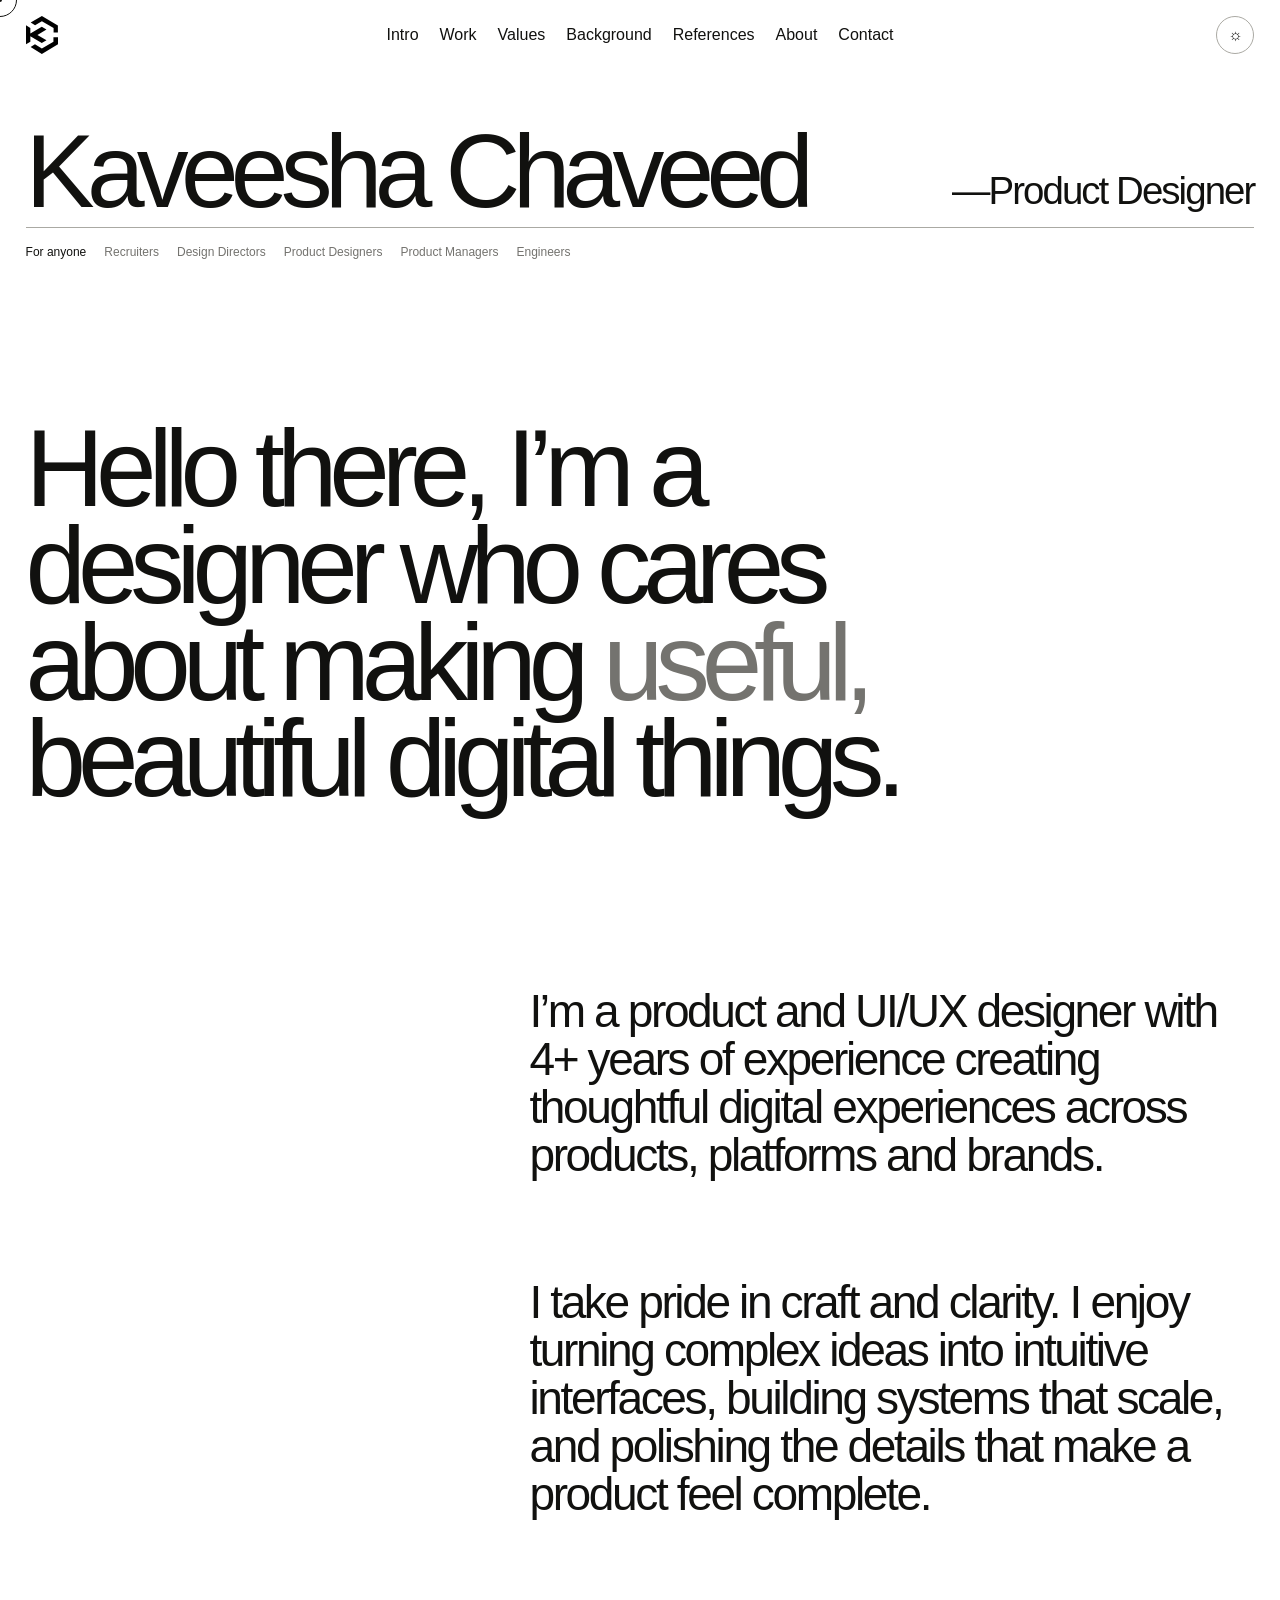
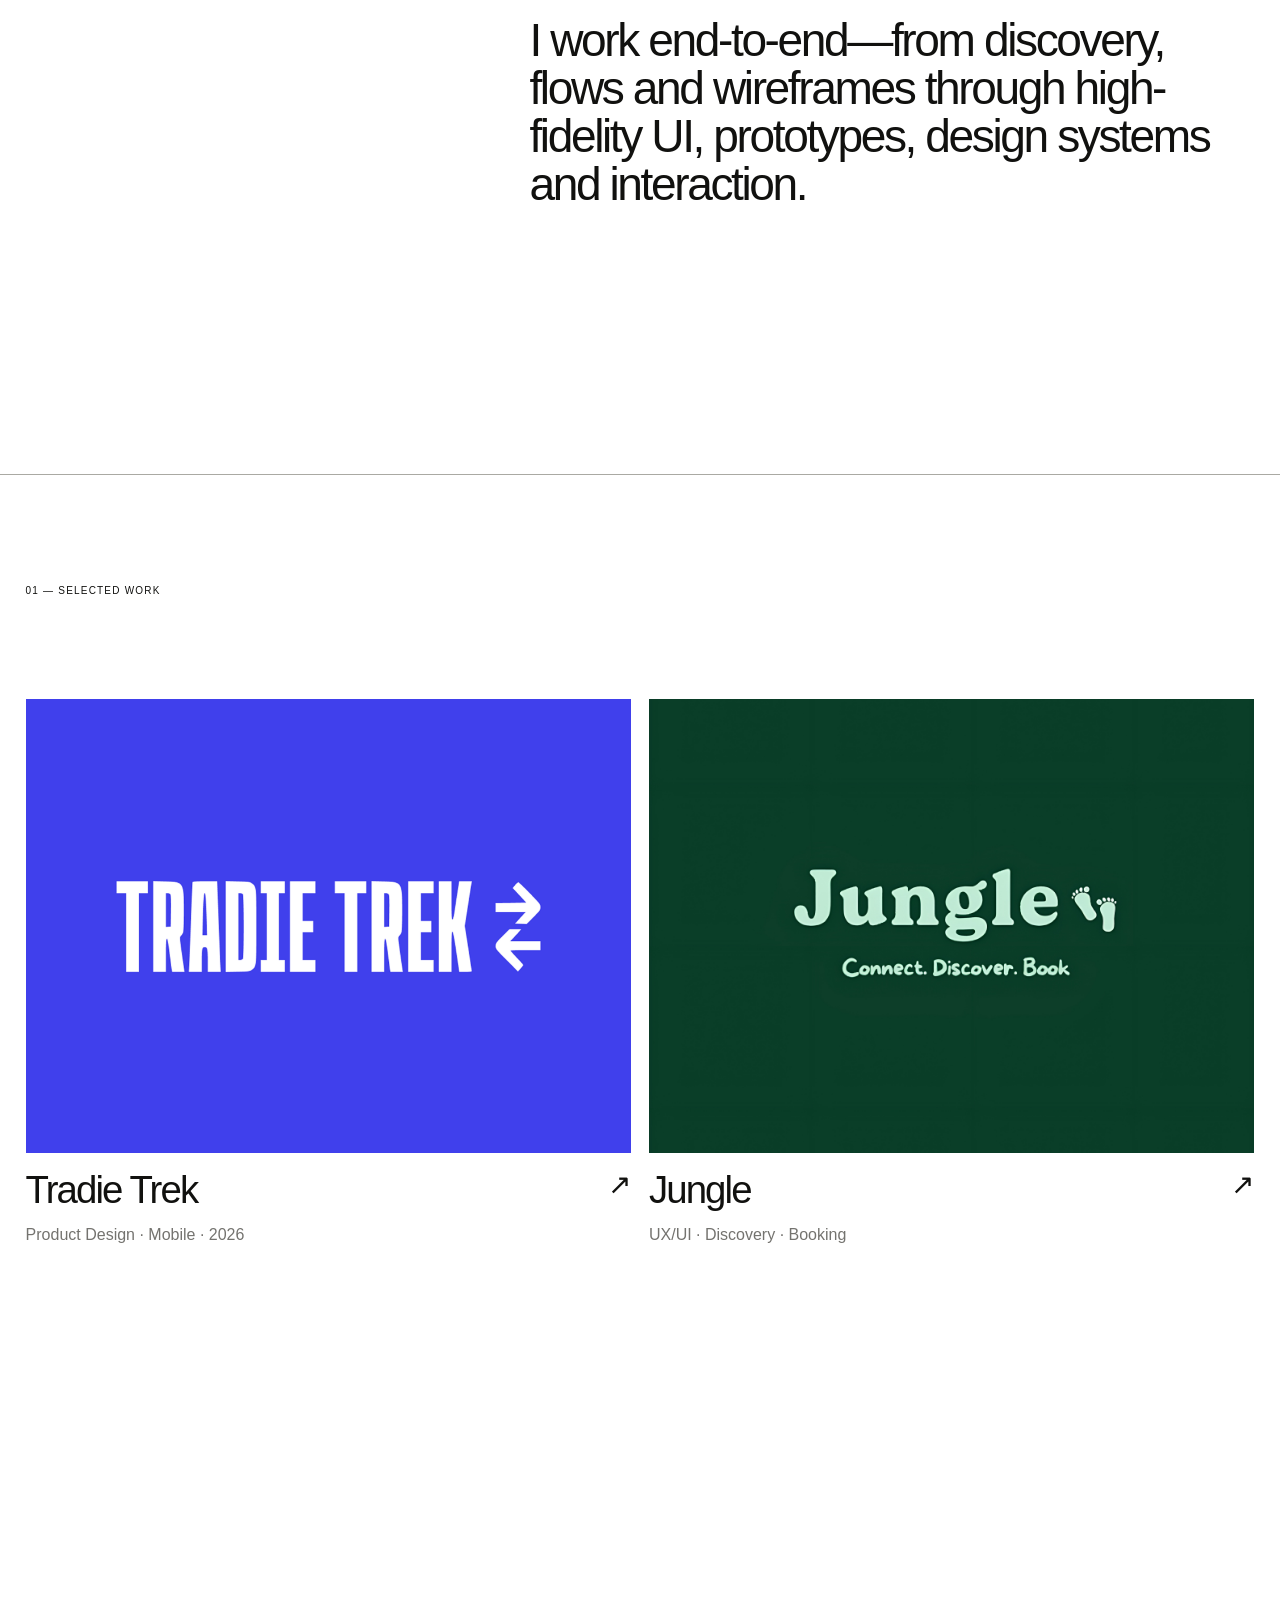
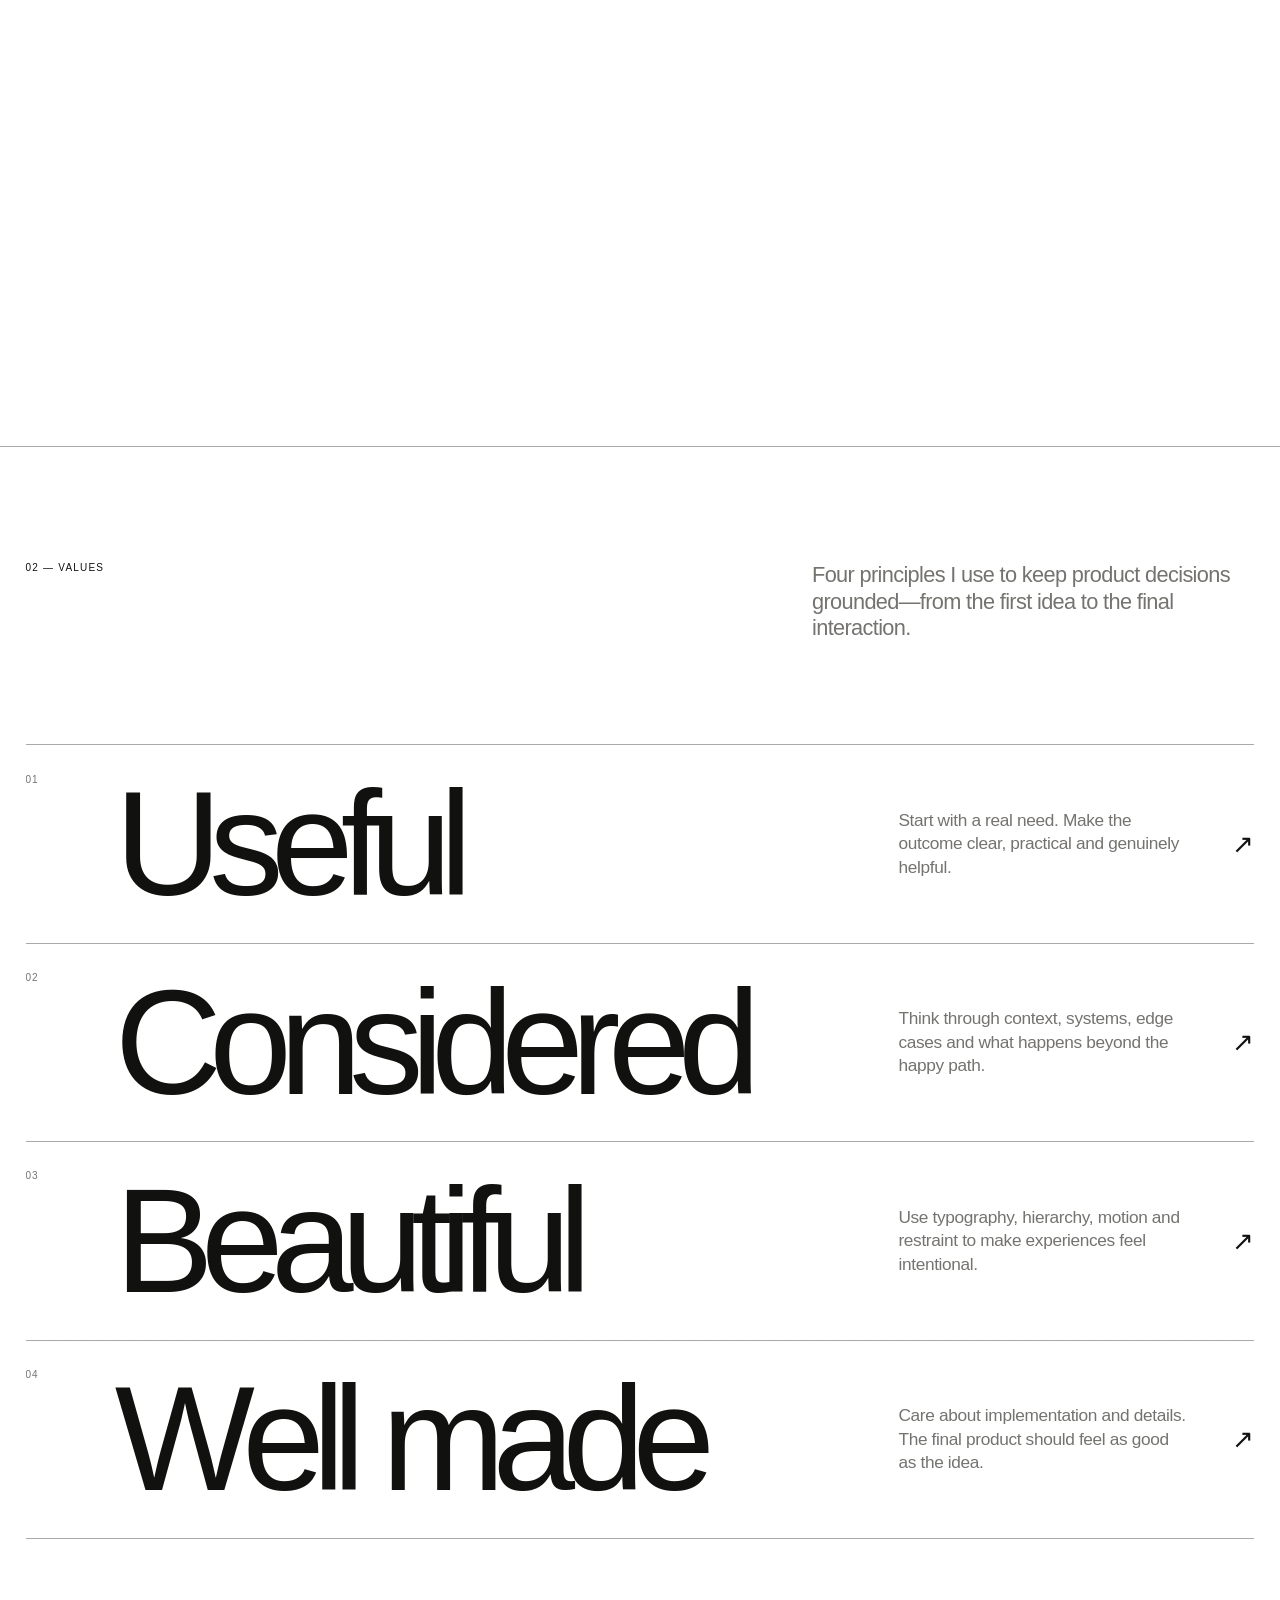
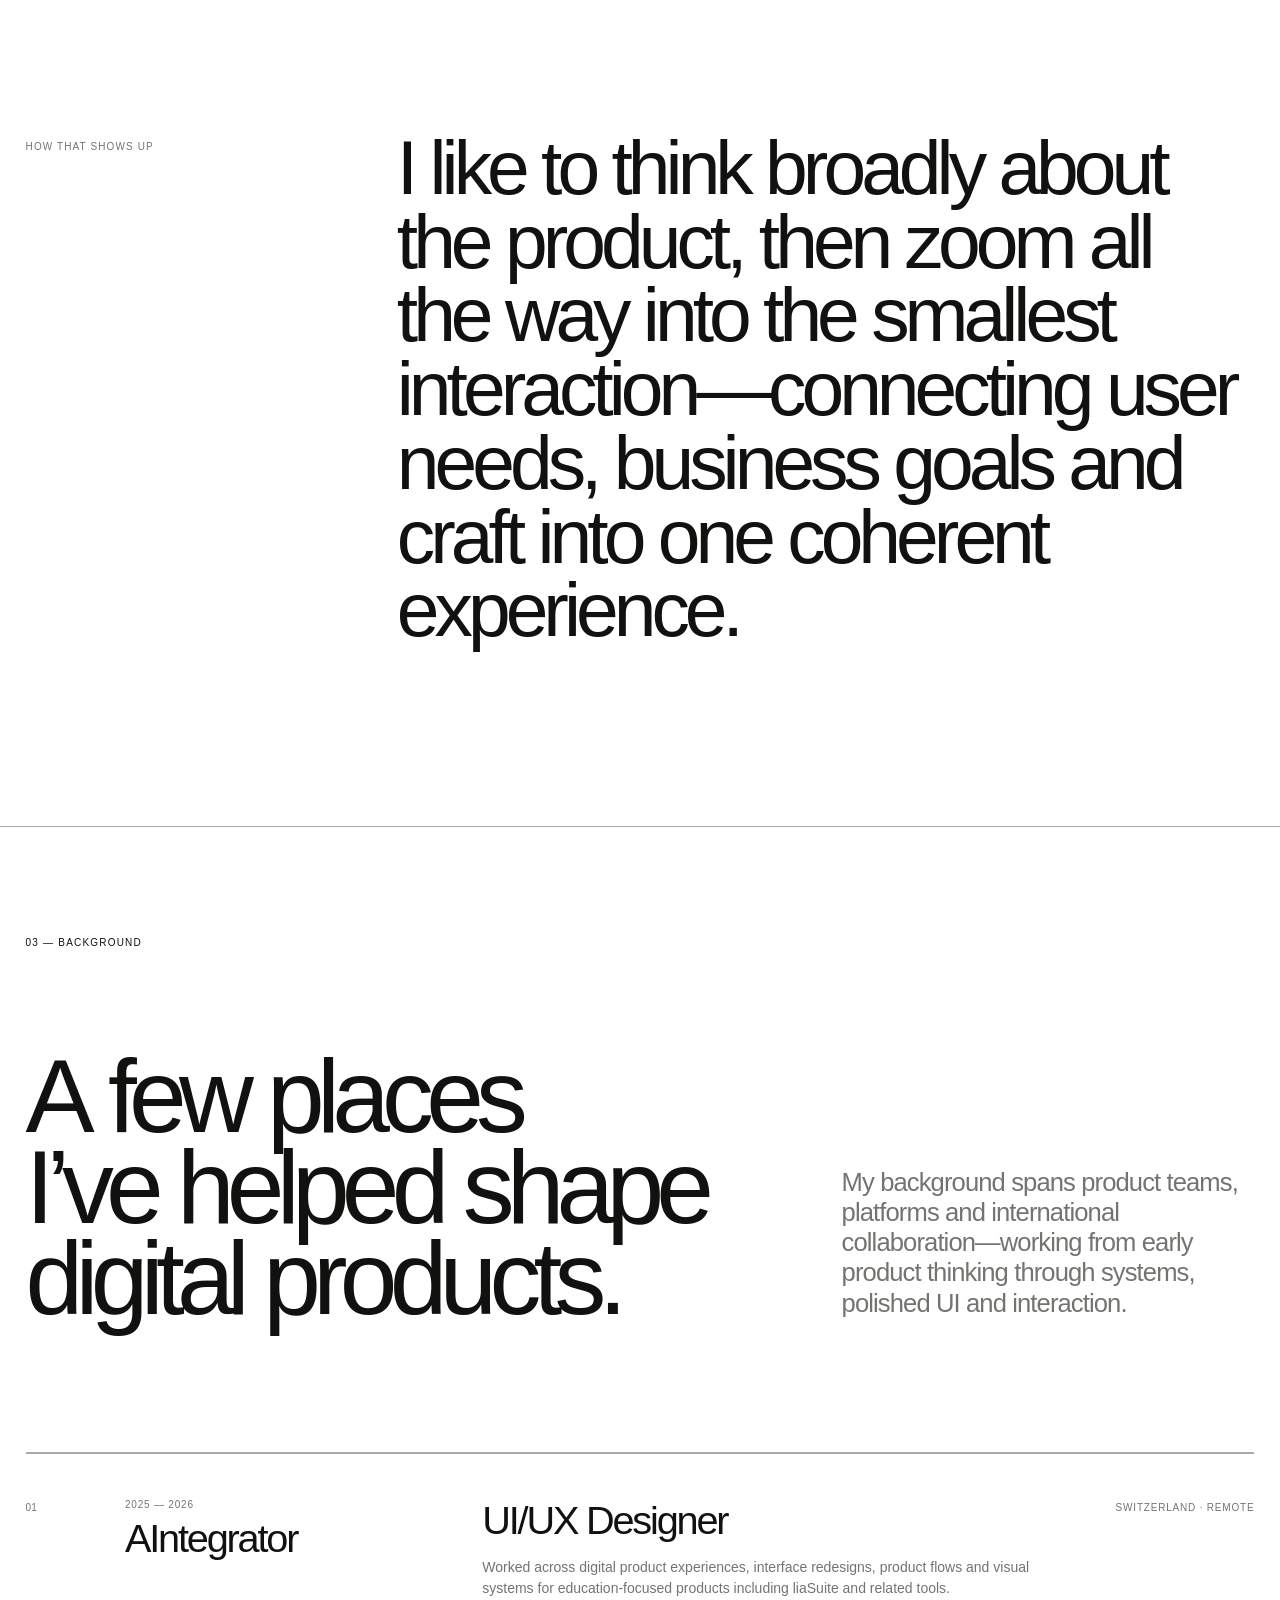
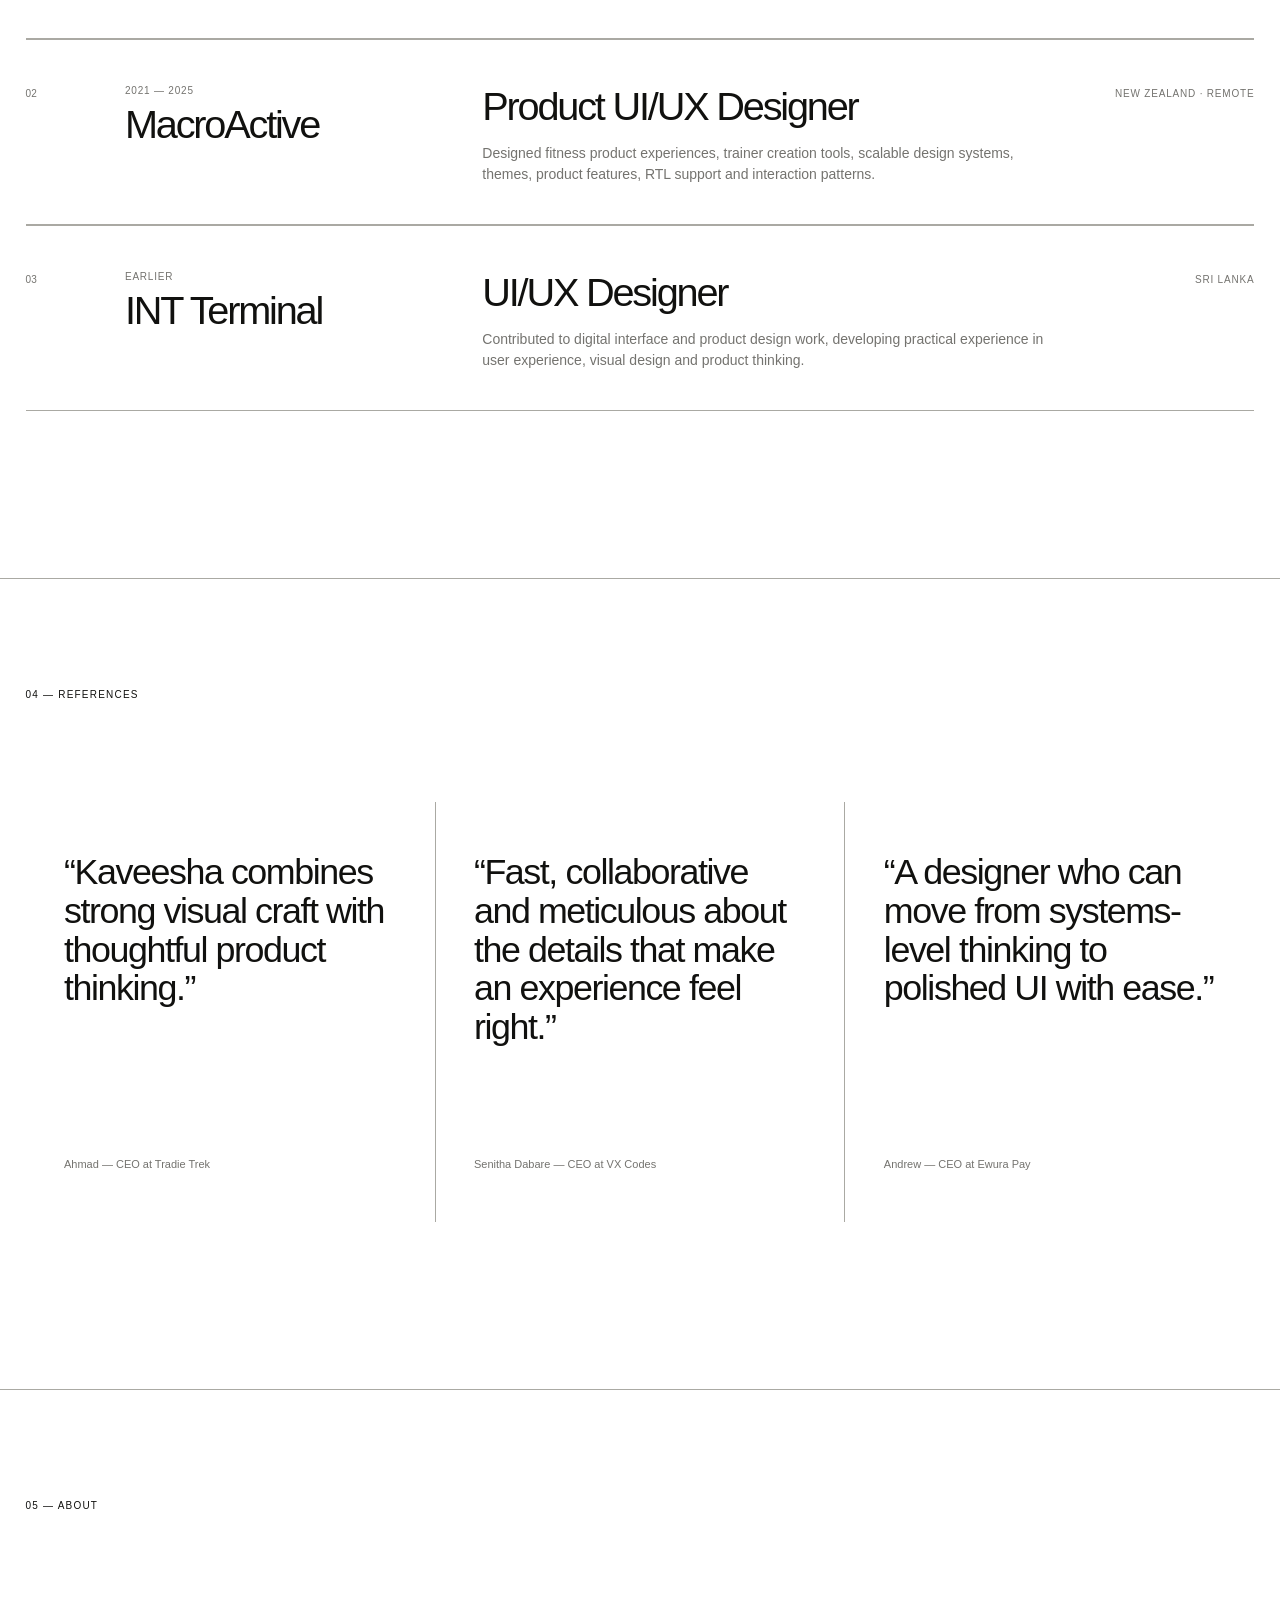
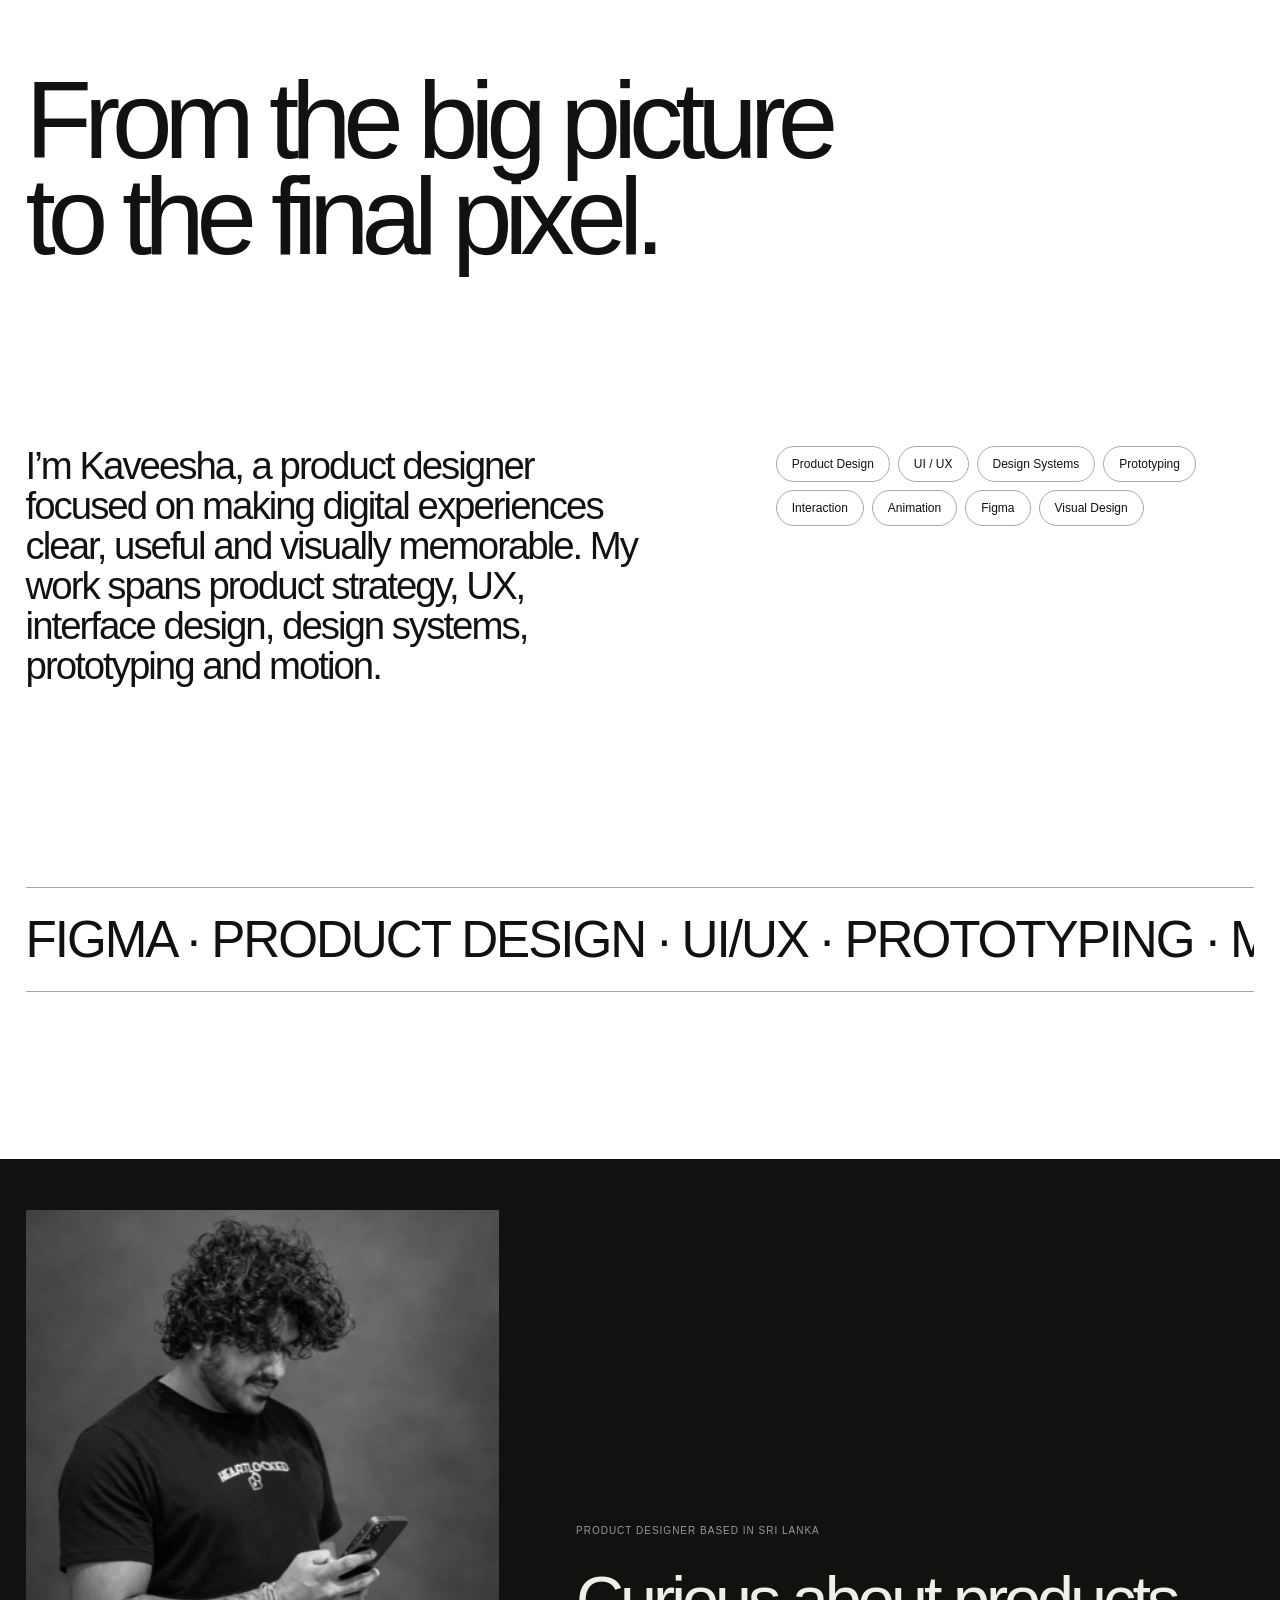
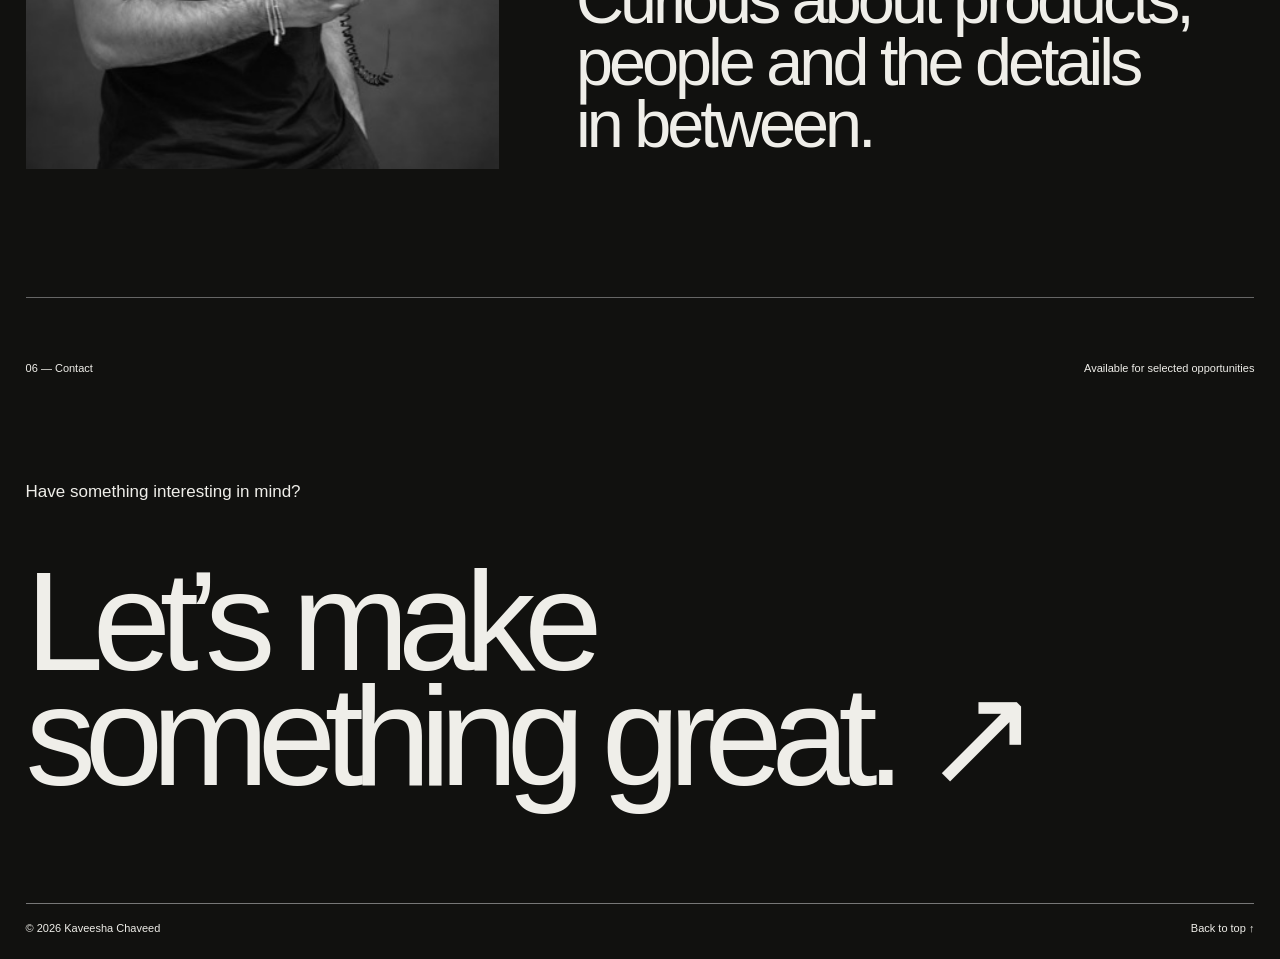
==== commit 6535597f: "ss" ====
--- a/index.html
+++ b/index.html
@@ -2,7 +2,7 @@
 <html lang="en" data-theme="light">
 
 <head>
-
+<link rel="icon" type="image/svg+xml" href="/Logo.svg">
 <meta charset="utf-8">
 
 <meta
